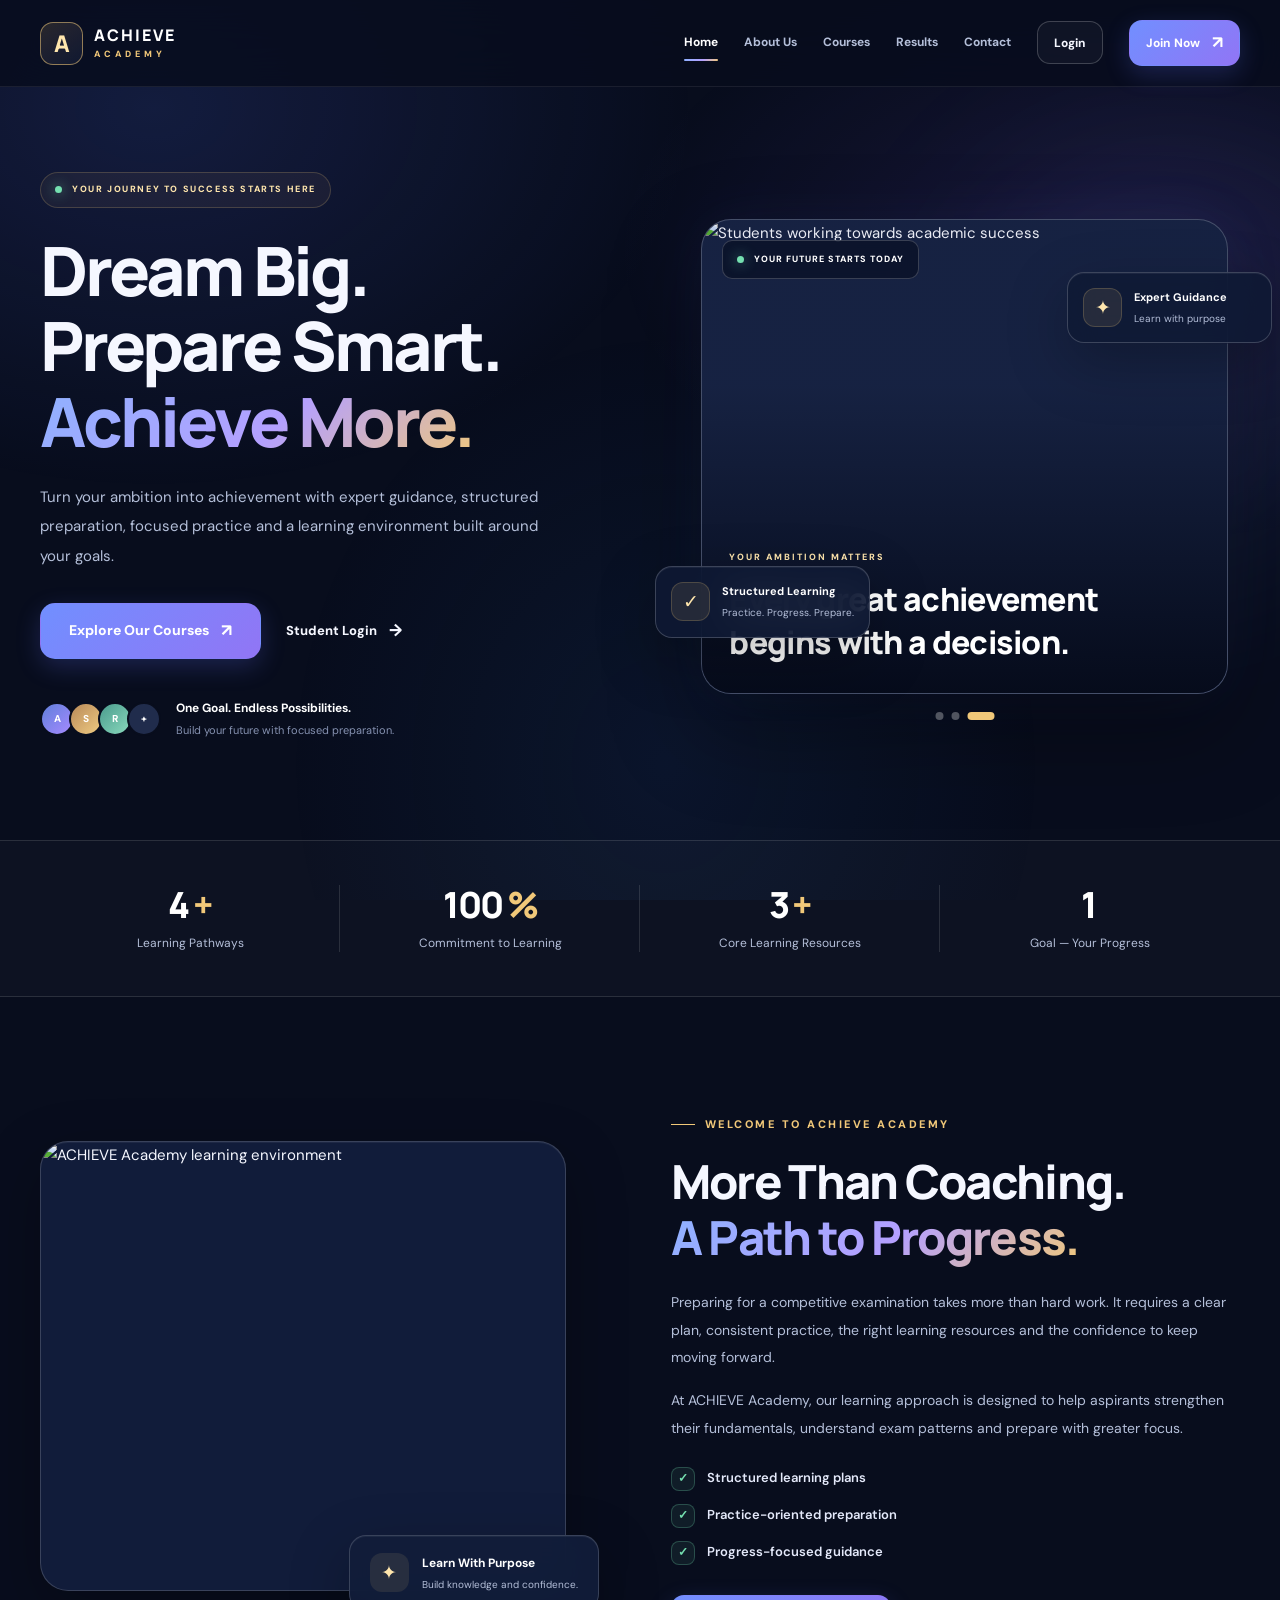
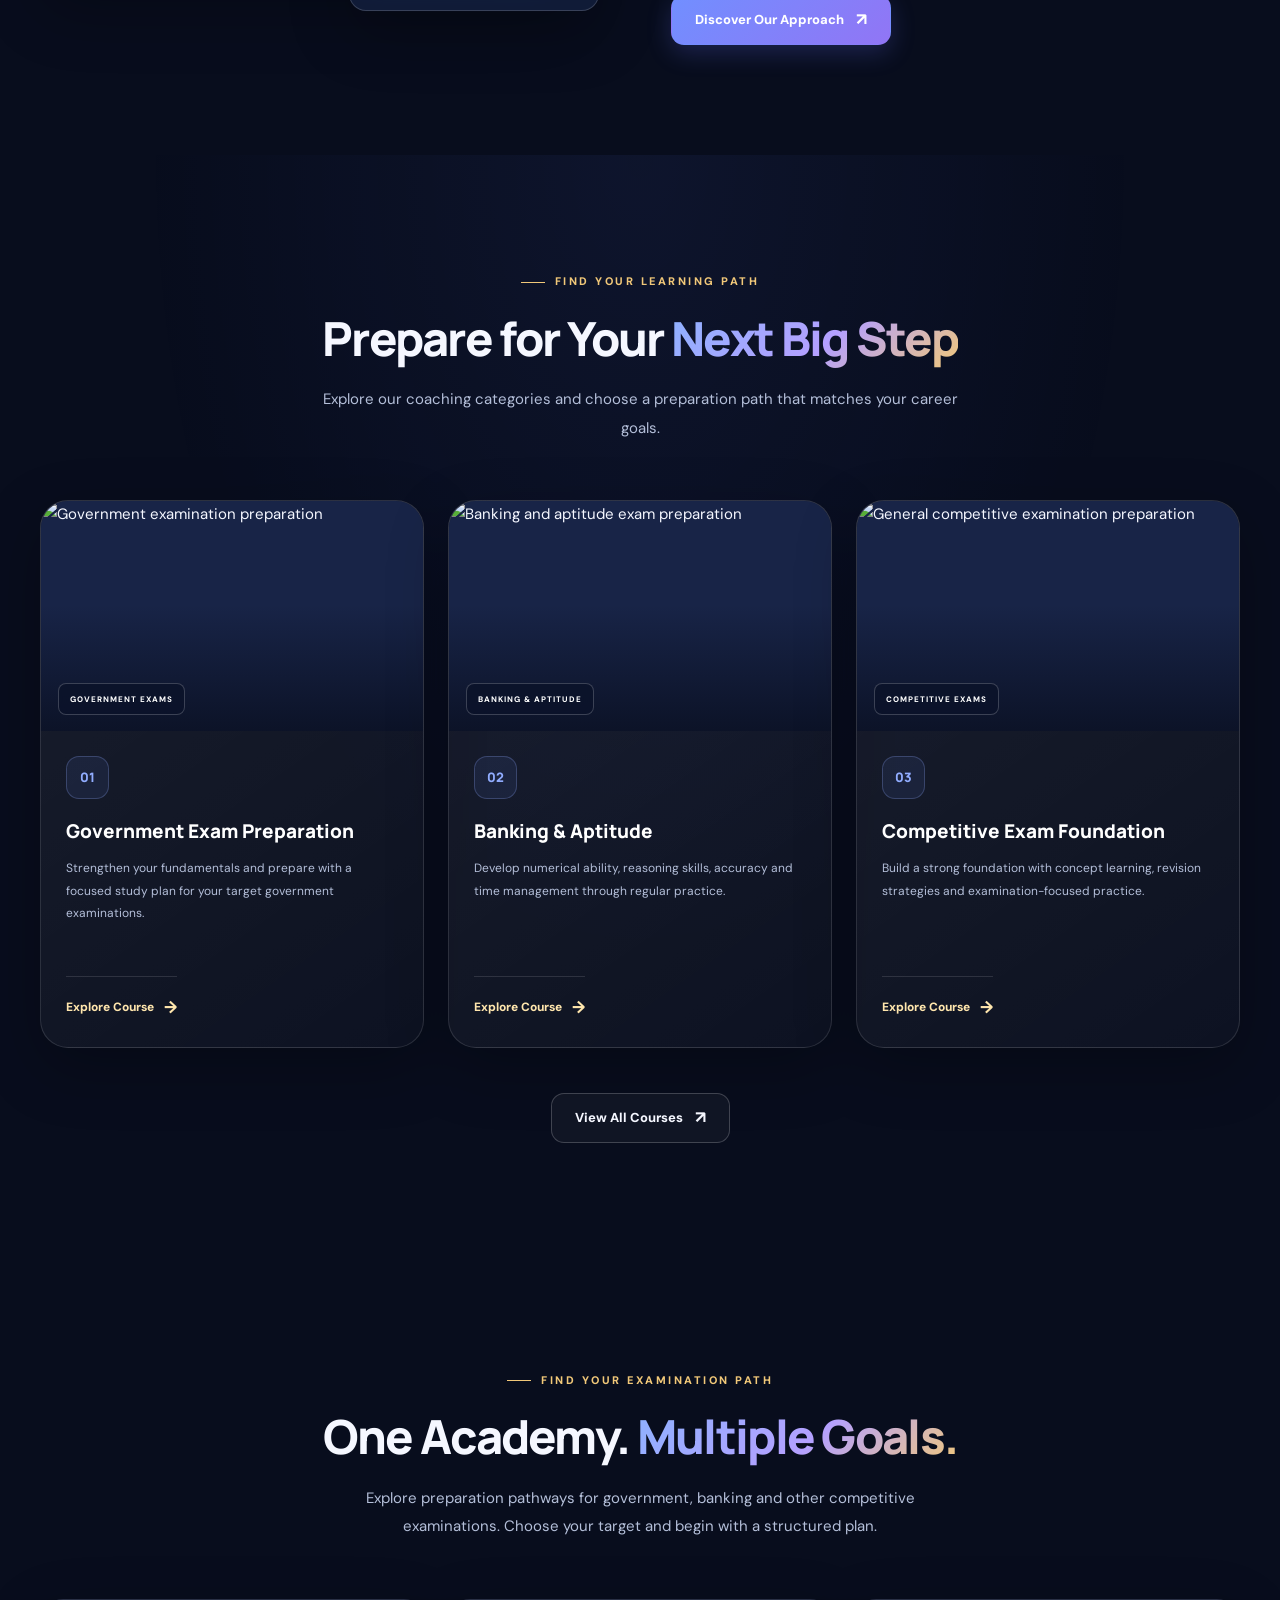
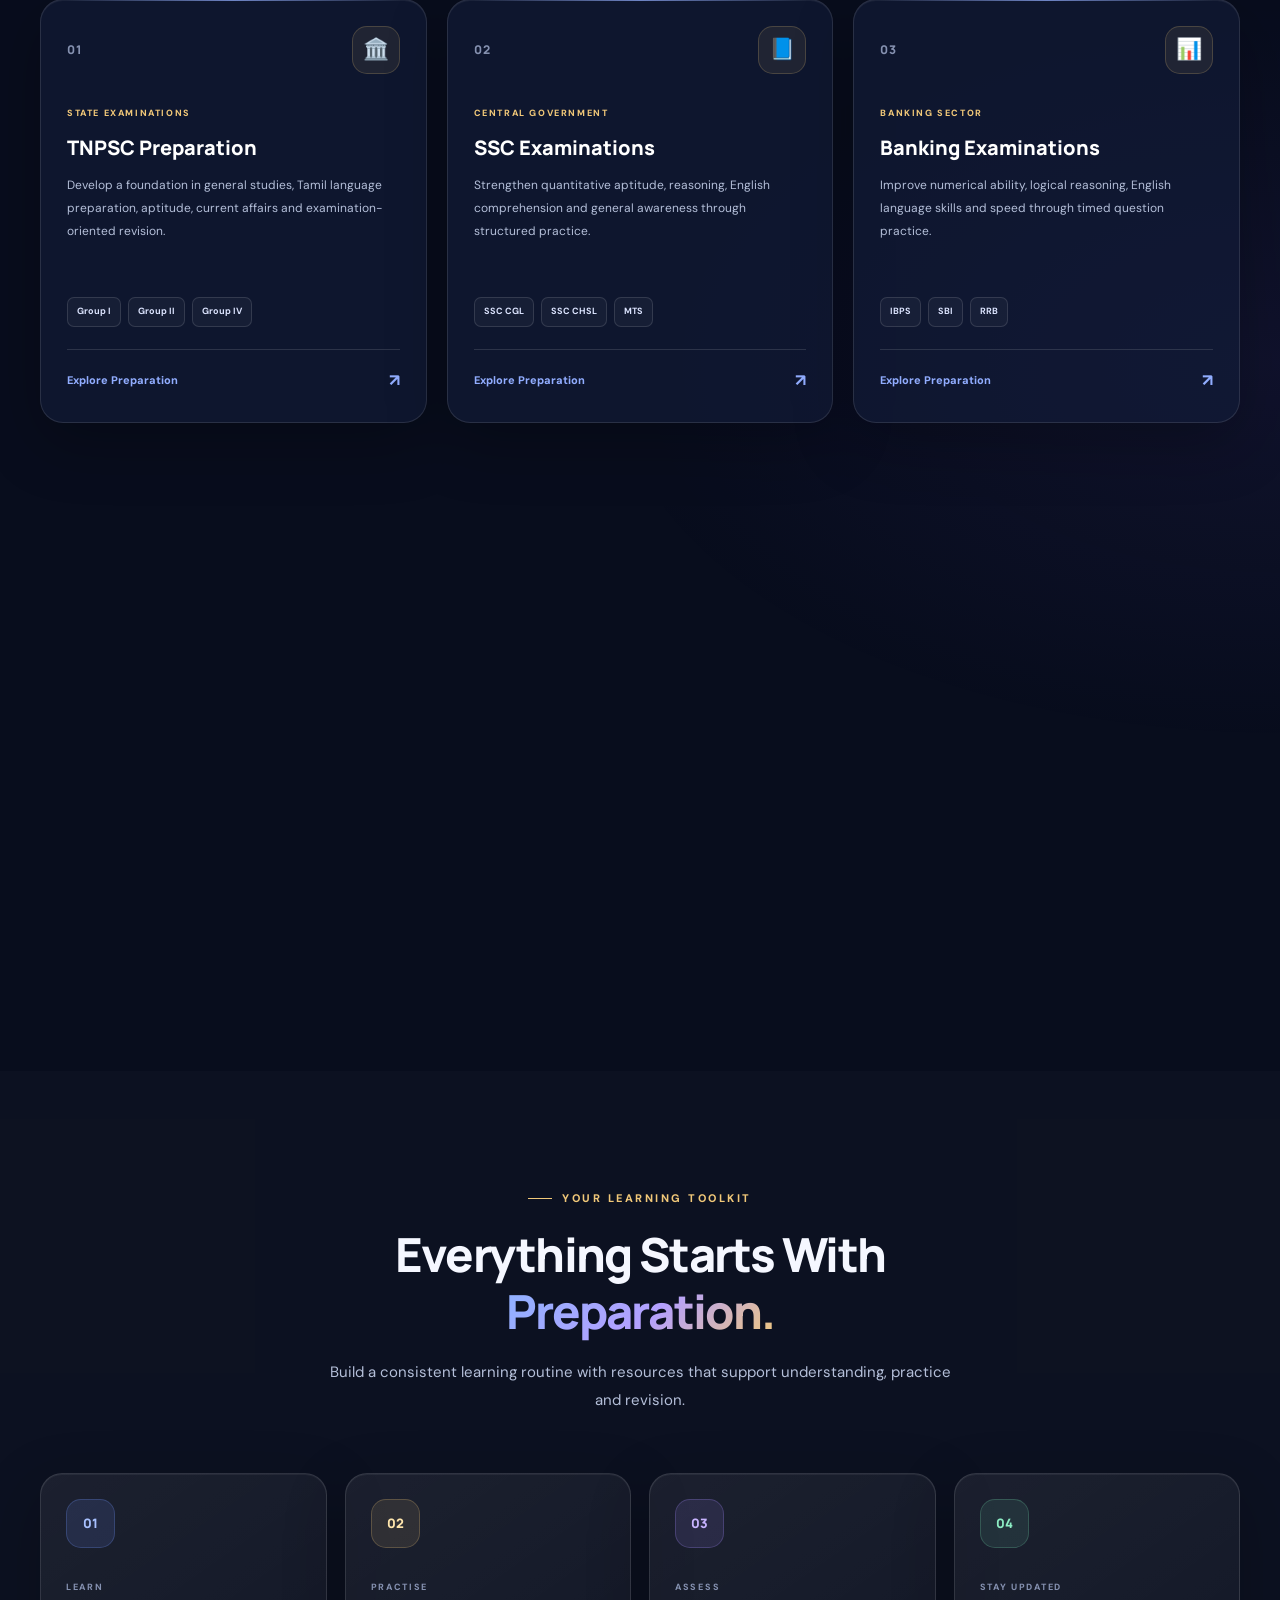
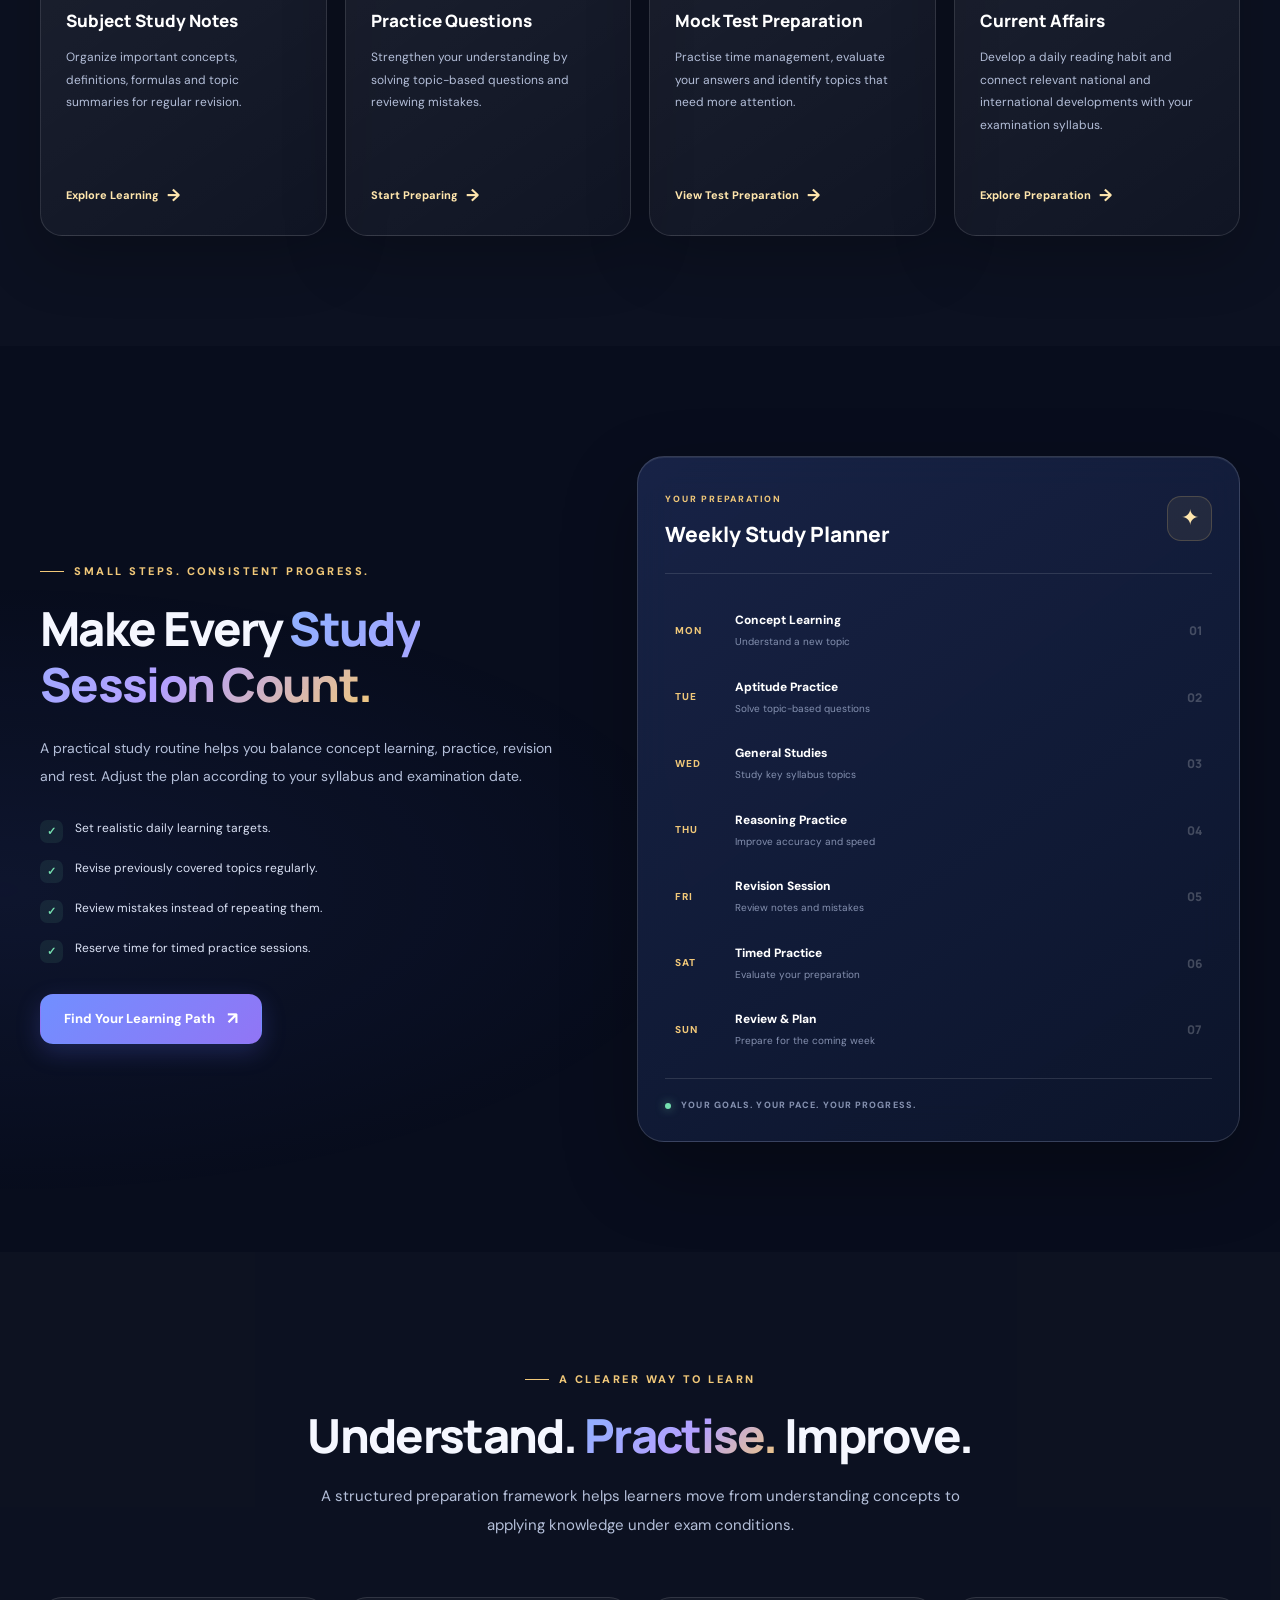
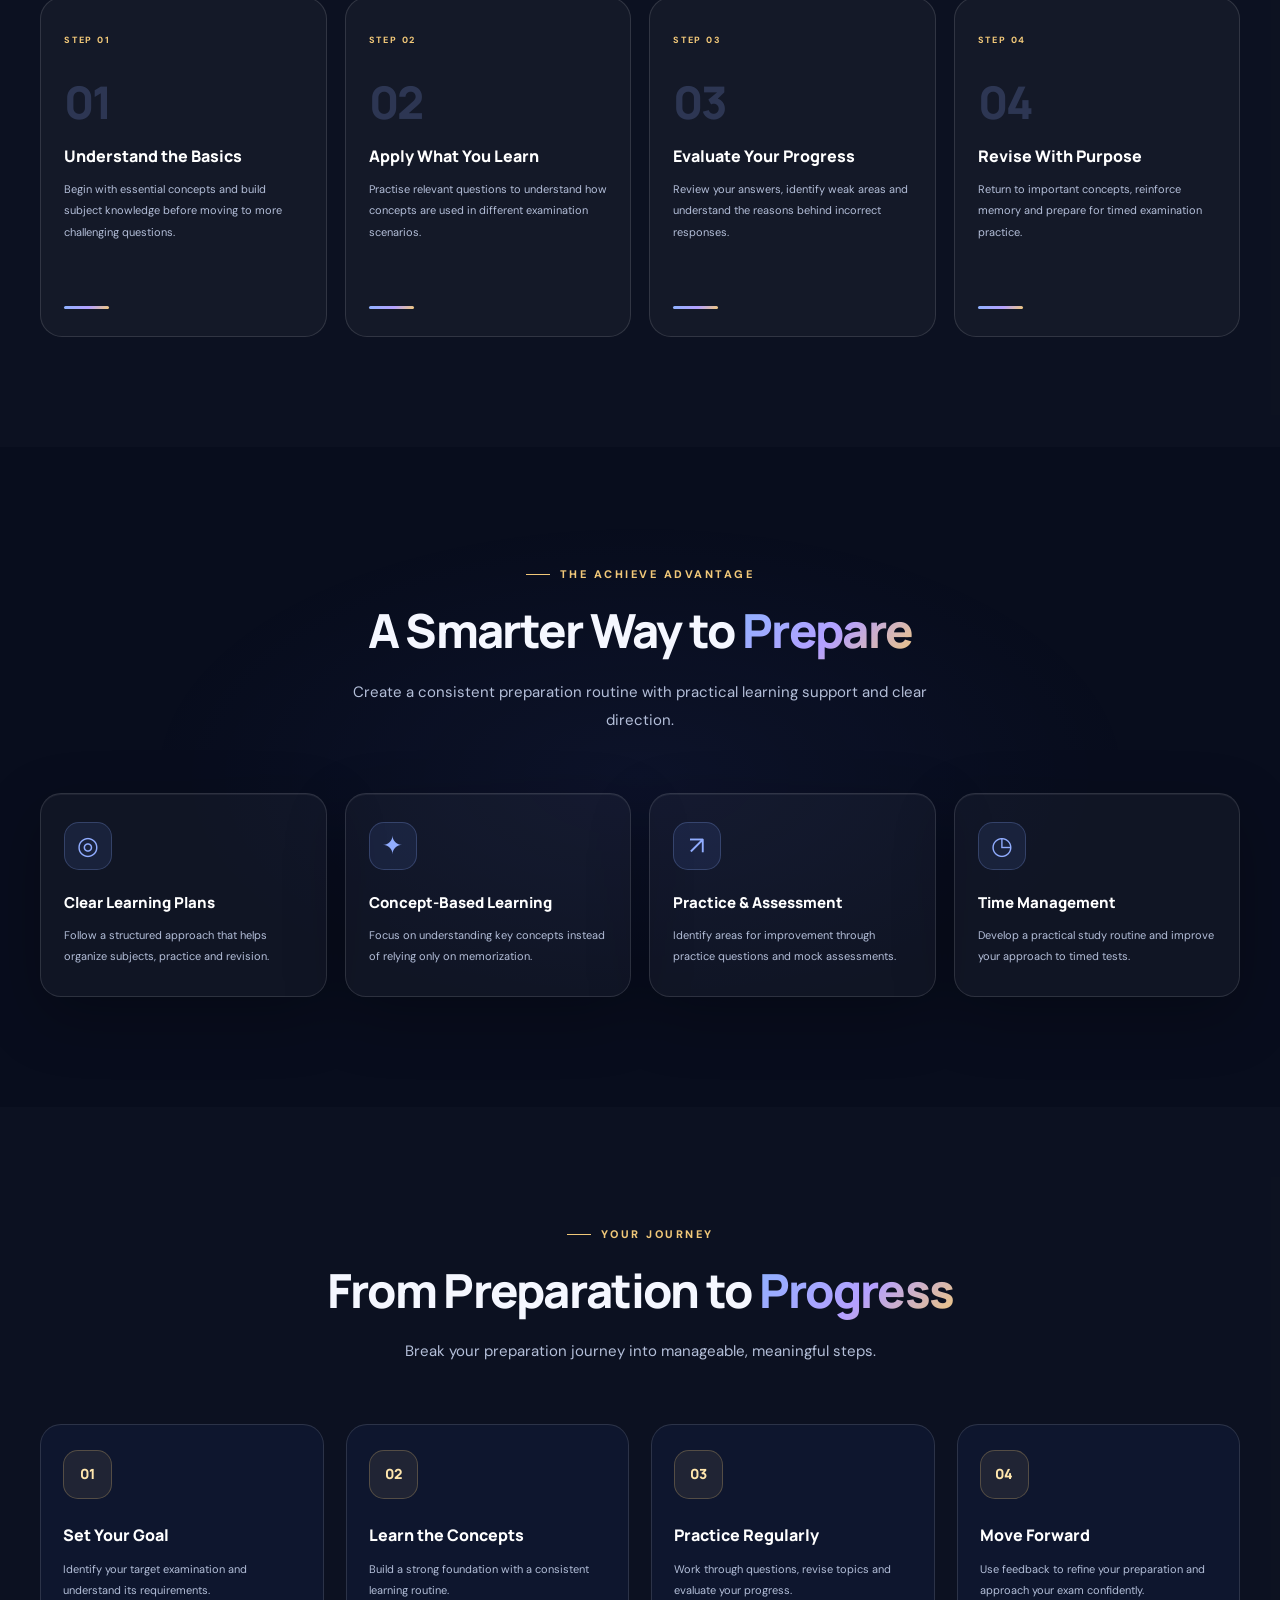
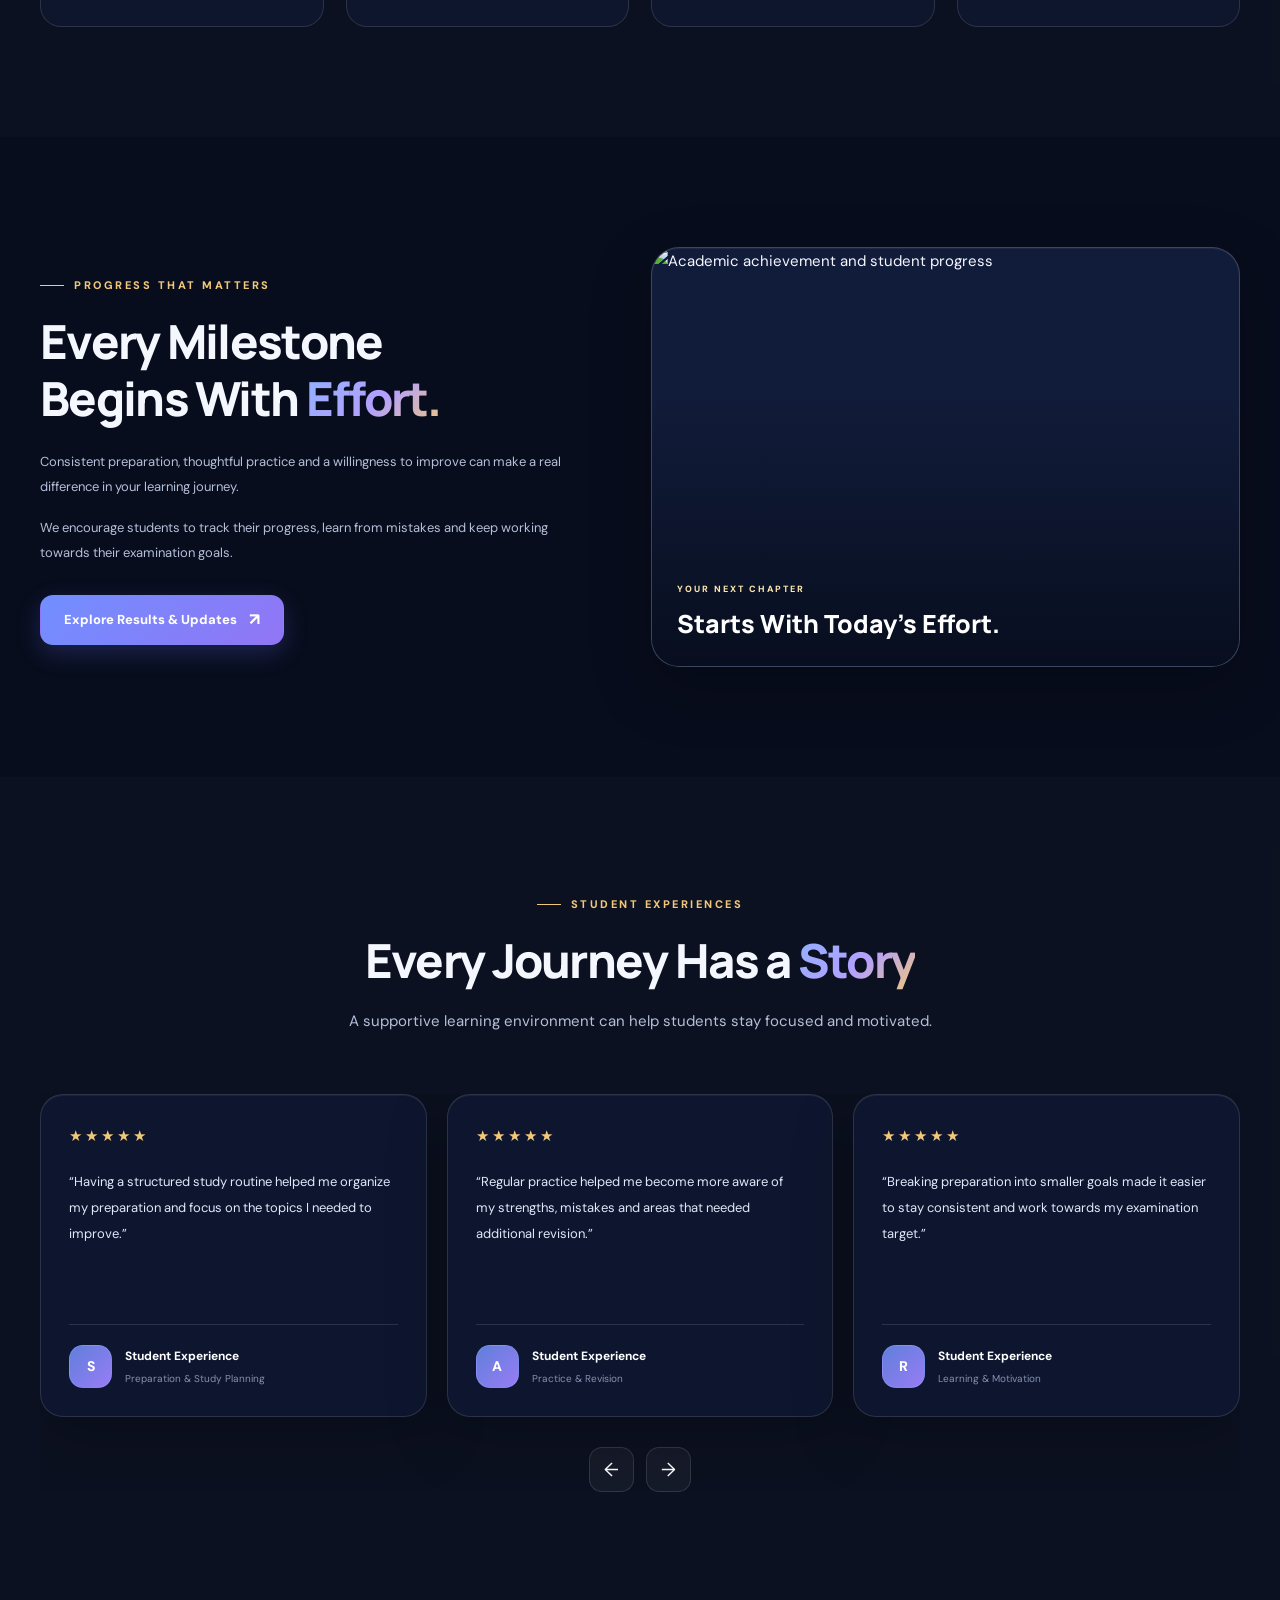
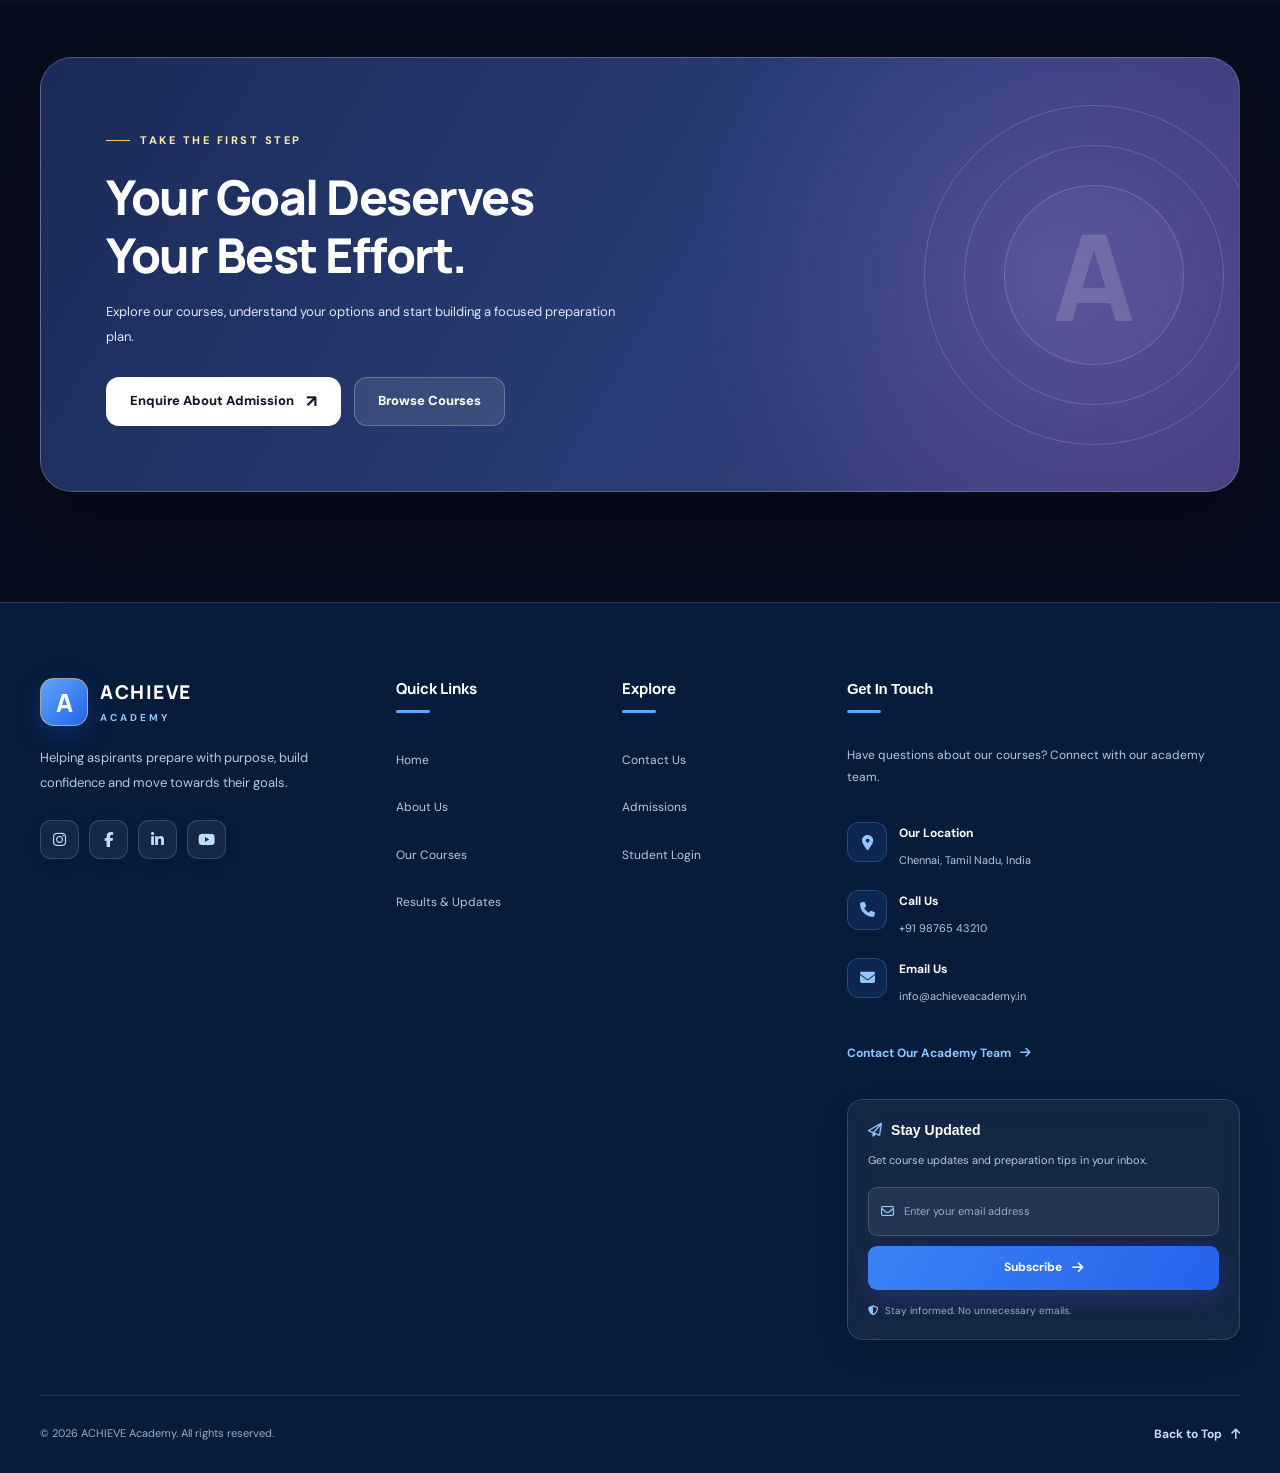
==== index.html @ 2980d838 "first commit" ====
<!DOCTYPE html>
<html lang="en">
<head>
    <meta charset="UTF-8">

    <meta name="viewport" content="width=device-width, initial-scale=1.0">

    <title>ACHIEVE Academy | Your Success, Our Mission</title>

    <meta name="description"
          content="Prepare for competitive examinations with ACHIEVE Academy. Expert faculty, structured study plans, mock tests and personalized guidance.">

    <meta name="keywords"
          content="competitive exam coaching, government exam coaching, banking exams, SSC coaching, TNPSC coaching, ACHIEVE Academy">

    <meta name="theme-color" content="#101a36">

    <!-- Google Fonts -->
    <link rel="preconnect" href="https://fonts.googleapis.com">
    <link rel="preconnect" href="https://fonts.gstatic.com" crossorigin>

    <link href="https://fonts.googleapis.com/css2?family=DM+Sans:wght@400;500;600;700;800&family=Manrope:wght@400;500;600;700;800&display=swap"
          rel="stylesheet">

    <!-- Main CSS -->
    <link rel="stylesheet" href="css/style.css">

    <!-- Responsive CSS -->
    <link rel="stylesheet" href="css/responsive.css">



    <link
    rel="stylesheet"
    href="https://cdnjs.cloudflare.com/ajax/libs/font-awesome/6.7.2/css/all.min.css"
>

   
</head>

<body>

   <!-- =========================================
     ACHIEVE ACADEMY 3D PRELOADER
========================================= -->

<div class="academy-preloader" id="academyPreloader">

    <div class="preloader-background"></div>

    <!-- BACKGROUND PARTICLES -->

    <div class="preloader-particles">
        <span></span>
        <span></span>
        <span></span>
        <span></span>
        <span></span>
        <span></span>
        <span></span>
        <span></span>
    </div>


    <!-- TOP BRAND -->

    <div class="preloader-brand">

        <div class="preloader-brand-icon">A</div>

        <div>
            <strong>ACHIEVE</strong>
            <span>ACADEMY</span>
        </div>

    </div>


    <!-- 3D SCENE -->

    <div class="preloader-scene" id="preloaderScene">


        <!-- BOOK -->

        <div class="book-assembly" id="bookAssembly">

            <div class="book-shadow"></div>

            <div class="book-3d">

                <!-- BACK COVER -->

                <div class="book-back-cover"></div>


                <!-- PAGES -->

                <div class="book-pages">

                    <div class="page page-1"></div>
                    <div class="page page-2"></div>
                    <div class="page page-3"></div>
                    <div class="page page-4"></div>
                    <div class="page page-5"></div>

                </div>


                <!-- LEFT PAGE -->

                <div class="book-left-page">

                    <div class="page-decoration"></div>

                    <div class="page-lines">
                        <span></span>
                        <span></span>
                        <span></span>
                        <span></span>
                    </div>

                </div>


                <!-- RIGHT PAGE -->

                <div class="book-right-page">

                    <div class="page-title">YOUR FUTURE</div>

                    <div class="page-gold-line"></div>

                    <div class="page-lines">
                        <span></span>
                        <span></span>
                        <span></span>
                        <span></span>
                    </div>

                </div>


                <!-- FRONT COVER -->

                <div class="book-cover" id="bookCover">

                    <div class="cover-border"></div>

                    <div class="cover-emblem">A</div>

                    <div class="cover-title">
                        ACHIEVE
                    </div>

                    <div class="cover-subtitle">
                        ACADEMY
                    </div>

                    <div class="cover-divider"></div>

                    <div class="cover-caption">
                        LEARN · PRACTISE · SUCCEED
                    </div>

                </div>


                <!-- BOOK SPINE -->

                <div class="book-spine"></div>

            </div>

        </div>



        <!-- 3D PEN -->

        <div class="pen-assembly" id="penAssembly">

            <div class="pen-body">

                <div class="pen-clip"></div>

                <div class="pen-band"></div>

                <div class="pen-tip"></div>

                <div class="pen-highlight"></div>

            </div>

        </div>



        <!-- COFFEE CUP -->

        <div class="cup-assembly" id="cupAssembly">

            <div class="cup-handle"></div>

            <div class="coffee-cup">

                <div class="cup-rim"></div>

                <div class="coffee-surface">

                    <div class="coffee-swirl"></div>

                </div>

                <div class="cup-logo">A</div>

                <div class="cup-bottom"></div>

            </div>

            <div class="cup-shadow"></div>

            <!-- STEAM -->

            <div class="coffee-steam">

                <span></span>
                <span></span>
                <span></span>

            </div>

        </div>


        <!-- GOLD LIGHT -->

        <div class="preloader-glow"></div>


    </div>


    <!-- LOADING TEXT -->

    <div class="preloader-information">

        <span class="preloader-eyebrow">
            YOUR JOURNEY BEGINS HERE
        </span>

        <h2 id="preloaderMessage">
            Preparing Your Future
        </h2>

        <div class="preloader-progress">

            <div class="preloader-progress-fill"
                 id="preloaderProgress"></div>

        </div>

        <div class="preloader-bottom">

            <span>ACHIEVE ACADEMY</span>

            <span id="preloaderPercentage">00%</span>

        </div>

    </div>

</div>


    <!-- ======================================
         NAVIGATION
    ======================================= -->

    <header class="site-header" id="siteHeader">

        <div class="container nav-container">

            <a href="index.html" class="brand-logo">
                <span class="brand-icon">A</span>

                <span class="brand-text">
                    <strong>ACHIEVE</strong>
                    <small>ACADEMY</small>
                </span>
            </a>

            <button class="menu-toggle"
                    id="menuToggle"
                    aria-label="Toggle navigation"
                    aria-expanded="false">

                <span></span>
                <span></span>
                <span></span>

            </button>

            <nav class="main-nav" id="mainNav">

                <a href="index.html" class="active">Home</a>

                <a href="about.html">About Us</a>

                <a href="courses.html">Courses</a>

                <a href="results.html">Results</a>

                <a href="contact.html">Contact</a>

                <button class="btn btn-outline login-trigger"
                        type="button">
                    Login
                </button>

                <a href="contact.html#admission"
                   class="btn btn-primary nav-cta">
                    Join Now <span>↗</span>
                </a>

            </nav>

        </div>

        <div class="scroll-progress" id="scrollProgress"></div>

    </header>


    <main>

        <!-- ======================================
             HERO SECTION
        ======================================= -->

        <section class="hero-section">

            <div class="container hero-grid">

                <div class="hero-content reveal">

                    <div class="eyebrow">
                        <span class="eyebrow-dot"></span>
                        YOUR JOURNEY TO SUCCESS STARTS HERE
                    </div>

                    <h1>
                        Dream Big.<br>
                        Prepare Smart.<br>

                        <span class="gradient-text">
                            Achieve More.
                        </span>
                    </h1>

                    <p class="hero-description">
                        Turn your ambition into achievement with expert
                        guidance, structured preparation, focused practice
                        and a learning environment built around your goals.
                    </p>

                    <div class="hero-actions">

                        <a href="courses.html"
                           class="btn btn-primary btn-large">
                            Explore Our Courses
                            <span>↗</span>
                        </a>

                        <button class="btn btn-text login-trigger"
                                type="button">
                            Student Login
                            <span>→</span>
                        </button>

                    </div>

                    <div class="hero-trust">

                        <div class="trust-avatars">
                            <span>A</span>
                            <span>S</span>
                            <span>R</span>
                            <span>+</span>
                        </div>

                        <div>
                            <strong>One Goal. Endless Possibilities.</strong>
                            <p>Build your future with focused preparation.</p>
                        </div>

                    </div>

                </div>


                <!-- Hero image slider -->

                <div class="hero-visual reveal">

                    <div class="hero-image-frame">

                        <div class="hero-top-label">
                            <span class="live-dot"></span>
                            YOUR FUTURE STARTS TODAY
                        </div>

                        <img
                            src="assets/images/hero-1.png"
                            class="hero-image active"
                            alt="Students preparing for competitive examinations"
                        >

                        <img
                            src="assets/images/hero-2.png"
                            class="hero-image"
                            alt="Focused learning and exam preparation"
                        >

                        <img
                            src="assets/images/hero-3.png"
                            class="hero-image"
                            alt="Students working towards academic success"
                        >

                        <div class="hero-image-overlay"></div>

                        <div class="hero-caption">
                            <span>YOUR AMBITION MATTERS</span>
                            <h3>Every great achievement begins with a decision.</h3>
                        </div>

                    </div>


                    <div class="floating-card floating-card-top">
                        <div class="floating-icon">✦</div>

                        <div>
                            <strong>Expert Guidance</strong>
                            <small>Learn with purpose</small>
                        </div>
                    </div>


                    <div class="floating-card floating-card-bottom">
                        <div class="floating-icon">✓</div>

                        <div>
                            <strong>Structured Learning</strong>
                            <small>Practice. Progress. Prepare.</small>
                        </div>
                    </div>


                    <div class="hero-dots" aria-label="Hero image controls">

                        <button class="hero-dot active"
                                type="button"
                                aria-label="Show image 1"></button>

                        <button class="hero-dot"
                                type="button"
                                aria-label="Show image 2"></button>

                        <button class="hero-dot"
                                type="button"
                                aria-label="Show image 3"></button>

                    </div>

                </div>

            </div>

            <div class="hero-bottom-curve"></div>

        </section>


        <!-- ======================================
             STATS SECTION
        ======================================= -->

        <section class="stats-section">

            <div class="container stats-grid">

                <div class="stat-item reveal">
                    <span class="stat-number" data-count="4">0</span>
                    <span class="stat-suffix">+</span>
                    <p>Learning Pathways</p>
                </div>

                <div class="stat-item reveal">
                    <span class="stat-number" data-count="100">0</span>
                    <span class="stat-suffix">%</span>
                    <p>Commitment to Learning</p>
                </div>

                <div class="stat-item reveal">
                    <span class="stat-number" data-count="3">0</span>
                    <span class="stat-suffix">+</span>
                    <p>Core Learning Resources</p>
                </div>

                <div class="stat-item reveal">
                    <span class="stat-number" data-count="1">0</span>
                    <span class="stat-suffix"></span>
                    <p>Goal — Your Progress</p>
                </div>

            </div>

        </section>


        <!-- ======================================
             ABOUT / INTRODUCTION
        ======================================= -->

        <section class="section about-preview">

            <div class="container about-grid">

                <div class="about-visual reveal">

                    <div class="about-image-main">
                        <img
                            src="assets/images/classroom.png"
                            alt="ACHIEVE Academy learning environment"
                            loading="lazy"
                        >
                    </div>

                    <div class="about-note">
                        <span class="note-icon">✦</span>

                        <div>
                            <strong>Learn With Purpose</strong>
                            <p>Build knowledge and confidence.</p>
                        </div>
                    </div>

                </div>


                <div class="about-content reveal">

                    <span class="section-kicker">
                        WELCOME TO ACHIEVE ACADEMY
                    </span>

                    <h2 class="section-title">
                        More Than Coaching.<br>
                        <span class="gradient-text">A Path to Progress.</span>
                    </h2>

                    <p>
                        Preparing for a competitive examination takes
                        more than hard work. It requires a clear plan,
                        consistent practice, the right learning resources
                        and the confidence to keep moving forward.
                    </p>

                    <p>
                        At ACHIEVE Academy, our learning approach is
                        designed to help aspirants strengthen their
                        fundamentals, understand exam patterns and
                        prepare with greater focus.
                    </p>

                    <div class="feature-list">

                        <div class="feature-list-item">
                            <span class="check-icon">✓</span>
                            Structured learning plans
                        </div>

                        <div class="feature-list-item">
                            <span class="check-icon">✓</span>
                            Practice-oriented preparation
                        </div>

                        <div class="feature-list-item">
                            <span class="check-icon">✓</span>
                            Progress-focused guidance
                        </div>

                    </div>

                    <a href="about.html" class="btn btn-primary">
                        Discover Our Approach
                        <span>↗</span>
                    </a>

                </div>

            </div>

            <div class="section-curve"></div>

        </section>


        <!-- ======================================
             COURSES SECTION
        ======================================= -->

        <section class="section courses-section">

            <div class="container">

                <div class="section-heading reveal">

                    <span class="section-kicker">
                        FIND YOUR LEARNING PATH
                    </span>

                    <h2 class="section-title">
                        Prepare for Your <span class="gradient-text">Next Big Step</span>
                    </h2>

                    <p>
                        Explore our coaching categories and choose a
                        preparation path that matches your career goals.
                    </p>

                </div>


                <div class="courses-grid">

                    <!-- Course 1 -->

                    <article class="course-card reveal">

                        <div class="course-image">
                            <img
                                src="assets/images/course-1.png"
                                alt="Government examination preparation"
                                loading="lazy"
                            >

                            <span class="course-tag">
                                GOVERNMENT EXAMS
                            </span>
                        </div>

                        <div class="course-body">

                            <div class="course-icon">01</div>

                            <h3>Government Exam Preparation</h3>

                            <p>
                                Strengthen your fundamentals and prepare
                                with a focused study plan for your target
                                government examinations.
                            </p>

                            <a href="courses.html"
                               class="course-link">
                                Explore Course <span>→</span>
                            </a>

                        </div>

                    </article>


                    <!-- Course 2 -->

                    <article class="course-card reveal">

                        <div class="course-image">
                            <img
                                src="assets/images/course-2.png"
                                alt="Banking and aptitude exam preparation"
                                loading="lazy"
                            >

                            <span class="course-tag">
                                BANKING & APTITUDE
                            </span>
                        </div>

                        <div class="course-body">

                            <div class="course-icon">02</div>

                            <h3>Banking & Aptitude</h3>

                            <p>
                                Develop numerical ability, reasoning
                                skills, accuracy and time management
                                through regular practice.
                            </p>

                            <a href="courses.html"
                               class="course-link">
                                Explore Course <span>→</span>
                            </a>

                        </div>

                    </article>


                    <!-- Course 3 -->

                    <article class="course-card reveal">

                        <div class="course-image">
                            <img
                                src="assets/images/course-3.png"
                                alt="General competitive examination preparation"
                                loading="lazy"
                            >

                            <span class="course-tag">
                                COMPETITIVE EXAMS
                            </span>
                        </div>

                        <div class="course-body">

                            <div class="course-icon">03</div>

                            <h3>Competitive Exam Foundation</h3>

                            <p>
                                Build a strong foundation with concept
                                learning, revision strategies and
                                examination-focused practice.
                            </p>

                            <a href="courses.html"
                               class="course-link">
                                Explore Course <span>→</span>
                            </a>

                        </div>

                    </article>

                </div>


                <div class="section-center reveal">
                    <a href="courses.html" class="btn btn-outline">
                        View All Courses <span>↗</span>
                    </a>
                </div>

            </div>

            <div class="section-curve"></div>

        </section>


        <!-- =====================================================
     POPULAR EXAM CATEGORIES
===================================================== -->

<section class="section exam-categories-section">

    <div class="container">

        <div class="section-heading reveal">

            <span class="section-kicker">
                FIND YOUR EXAMINATION PATH
            </span>

            <h2 class="section-title">
                One Academy.
                <span class="gradient-text">Multiple Goals.</span>
            </h2>

            <p>
                Explore preparation pathways for government,
                banking and other competitive examinations.
                Choose your target and begin with a structured plan.
            </p>

        </div>


        <div class="exam-category-grid">

            <article class="exam-category-card reveal">

                <div class="exam-category-top">
                    <span class="exam-category-number">01</span>
                    <span class="exam-category-icon">🏛️</span>
                </div>

                <span class="exam-category-label">STATE EXAMINATIONS</span>

                <h3>TNPSC Preparation</h3>

                <p>
                    Develop a foundation in general studies,
                    Tamil language preparation, aptitude,
                    current affairs and examination-oriented revision.
                </p>

                <div class="exam-tags">
                    <span>Group I</span>
                    <span>Group II</span>
                    <span>Group IV</span>
                </div>

                <a href="courses.html" class="exam-category-link">
                    Explore Preparation <span>↗</span>
                </a>

            </article>


            <article class="exam-category-card reveal">

                <div class="exam-category-top">
                    <span class="exam-category-number">02</span>
                    <span class="exam-category-icon">📘</span>
                </div>

                <span class="exam-category-label">CENTRAL GOVERNMENT</span>

                <h3>SSC Examinations</h3>

                <p>
                    Strengthen quantitative aptitude, reasoning,
                    English comprehension and general awareness
                    through structured practice.
                </p>

                <div class="exam-tags">
                    <span>SSC CGL</span>
                    <span>SSC CHSL</span>
                    <span>MTS</span>
                </div>

                <a href="courses.html" class="exam-category-link">
                    Explore Preparation <span>↗</span>
                </a>

            </article>


            <article class="exam-category-card reveal">

                <div class="exam-category-top">
                    <span class="exam-category-number">03</span>
                    <span class="exam-category-icon">📊</span>
                </div>

                <span class="exam-category-label">BANKING SECTOR</span>

                <h3>Banking Examinations</h3>

                <p>
                    Improve numerical ability, logical reasoning,
                    English language skills and speed through
                    timed question practice.
                </p>

                <div class="exam-tags">
                    <span>IBPS</span>
                    <span>SBI</span>
                    <span>RRB</span>
                </div>

                <a href="courses.html" class="exam-category-link">
                    Explore Preparation <span>↗</span>
                </a>

            </article>


            <article class="exam-category-card reveal">

                <div class="exam-category-top">
                    <span class="exam-category-number">04</span>
                    <span class="exam-category-icon">🚆</span>
                </div>

                <span class="exam-category-label">RAILWAY RECRUITMENT</span>

                <h3>Railway Examinations</h3>

                <p>
                    Prepare for relevant mathematics, reasoning,
                    general awareness and science topics according
                    to your target examination syllabus.
                </p>

                <div class="exam-tags">
                    <span>RRB NTPC</span>
                    <span>Group D</span>
                </div>

                <a href="courses.html" class="exam-category-link">
                    Explore Preparation <span>↗</span>
                </a>

            </article>


            <article class="exam-category-card reveal">

                <div class="exam-category-top">
                    <span class="exam-category-number">05</span>
                    <span class="exam-category-icon">🎖️</span>
                </div>

                <span class="exam-category-label">CIVIL SERVICES</span>

                <h3>UPSC Foundation</h3>

                <p>
                    Build an introductory understanding of history,
                    geography, polity, economics, environment
                    and current affairs.
                </p>

                <div class="exam-tags">
                    <span>General Studies</span>
                    <span>Foundation</span>
                </div>

                <a href="courses.html" class="exam-category-link">
                    Explore Preparation <span>↗</span>
                </a>

            </article>


            <article class="exam-category-card reveal">

                <div class="exam-category-top">
                    <span class="exam-category-number">06</span>
                    <span class="exam-category-icon">⭐</span>
                </div>

                <span class="exam-category-label">UNIFORMED SERVICES</span>

                <h3>Police Exam Preparation</h3>

                <p>
                    Organize preparation around general knowledge,
                    reasoning, language and other subjects specified
                    in the relevant recruitment notification.
                </p>

                <div class="exam-tags">
                    <span>Written Exam</span>
                    <span>Revision</span>
                </div>

                <a href="courses.html" class="exam-category-link">
                    Explore Preparation <span>↗</span>
                </a>

            </article>

        </div>


        <div class="section-center reveal">

            <a href="courses.html" class="btn btn-primary">
                Discover All Courses <span>↗</span>
            </a>

        </div>

    </div>

</section>


<!-- =====================================================
     STUDY RESOURCES
===================================================== -->

<section class="section study-resources-section">

    <div class="container">

        <div class="section-heading reveal">

            <span class="section-kicker">
                YOUR LEARNING TOOLKIT
            </span>

            <h2 class="section-title">
                Everything Starts With
                <span class="gradient-text">Preparation.</span>
            </h2>

            <p>
                Build a consistent learning routine with resources
                that support understanding, practice and revision.
            </p>

        </div>


        <div class="study-resources-grid">

            <article class="study-resource-card reveal">

                <div class="resource-icon resource-icon-blue">
                    <span>01</span>
                </div>

                <span class="resource-label">LEARN</span>

                <h3>Subject Study Notes</h3>

                <p>
                    Organize important concepts, definitions,
                    formulas and topic summaries for regular revision.
                </p>

                <a href="courses.html">
                    Explore Learning <span>→</span>
                </a>

            </article>


            <article class="study-resource-card reveal">

                <div class="resource-icon resource-icon-gold">
                    <span>02</span>
                </div>

                <span class="resource-label">PRACTISE</span>

                <h3>Practice Questions</h3>

                <p>
                    Strengthen your understanding by solving
                    topic-based questions and reviewing mistakes.
                </p>

                <a href="courses.html">
                    Start Preparing <span>→</span>
                </a>

            </article>


            <article class="study-resource-card reveal">

                <div class="resource-icon resource-icon-purple">
                    <span>03</span>
                </div>

                <span class="resource-label">ASSESS</span>

                <h3>Mock Test Preparation</h3>

                <p>
                    Practise time management, evaluate your answers
                    and identify topics that need more attention.
                </p>

                <a href="courses.html">
                    View Test Preparation <span>→</span>
                </a>

            </article>


            <article class="study-resource-card reveal">

                <div class="resource-icon resource-icon-green">
                    <span>04</span>
                </div>

                <span class="resource-label">STAY UPDATED</span>

                <h3>Current Affairs</h3>

                <p>
                    Develop a daily reading habit and connect
                    relevant national and international developments
                    with your examination syllabus.
                </p>

                <a href="courses.html">
                    Explore Preparation <span>→</span>
                </a>

            </article>

        </div>

    </div>

</section>



<!-- =====================================================
     WEEKLY STUDY PLAN
===================================================== -->

<section class="section weekly-plan-section">

    <div class="container weekly-plan-grid">

        <div class="weekly-plan-content reveal">

            <span class="section-kicker">
                SMALL STEPS. CONSISTENT PROGRESS.
            </span>

            <h2 class="section-title">
                Make Every
                <span class="gradient-text">Study Session Count.</span>
            </h2>

            <p>
                A practical study routine helps you balance
                concept learning, practice, revision and rest.
                Adjust the plan according to your syllabus
                and examination date.
            </p>

            <div class="weekly-plan-features">

                <div>
                    <span>✓</span>
                    <p>Set realistic daily learning targets.</p>
                </div>

                <div>
                    <span>✓</span>
                    <p>Revise previously covered topics regularly.</p>
                </div>

                <div>
                    <span>✓</span>
                    <p>Review mistakes instead of repeating them.</p>
                </div>

                <div>
                    <span>✓</span>
                    <p>Reserve time for timed practice sessions.</p>
                </div>

            </div>

            <a href="courses.html" class="btn btn-primary">
                Find Your Learning Path <span>↗</span>
            </a>

        </div>


        <div class="weekly-plan-board reveal">

            <div class="weekly-board-header">

                <div>
                    <span>YOUR PREPARATION</span>
                    <h3>Weekly Study Planner</h3>
                </div>

                <div class="weekly-board-icon">✦</div>

            </div>


            <div class="weekly-day">

                <div class="weekly-day-number">MON</div>

                <div class="weekly-day-info">
                    <strong>Concept Learning</strong>
                    <span>Understand a new topic</span>
                </div>

                <span class="weekly-day-mark">01</span>

            </div>


            <div class="weekly-day">

                <div class="weekly-day-number">TUE</div>

                <div class="weekly-day-info">
                    <strong>Aptitude Practice</strong>
                    <span>Solve topic-based questions</span>
                </div>

                <span class="weekly-day-mark">02</span>

            </div>


            <div class="weekly-day">

                <div class="weekly-day-number">WED</div>

                <div class="weekly-day-info">
                    <strong>General Studies</strong>
                    <span>Study key syllabus topics</span>
                </div>

                <span class="weekly-day-mark">03</span>

            </div>


            <div class="weekly-day">

                <div class="weekly-day-number">THU</div>

                <div class="weekly-day-info">
                    <strong>Reasoning Practice</strong>
                    <span>Improve accuracy and speed</span>
                </div>

                <span class="weekly-day-mark">04</span>

            </div>


            <div class="weekly-day">

                <div class="weekly-day-number">FRI</div>

                <div class="weekly-day-info">
                    <strong>Revision Session</strong>
                    <span>Review notes and mistakes</span>
                </div>

                <span class="weekly-day-mark">05</span>

            </div>


            <div class="weekly-day">

                <div class="weekly-day-number">SAT</div>

                <div class="weekly-day-info">
                    <strong>Timed Practice</strong>
                    <span>Evaluate your preparation</span>
                </div>

                <span class="weekly-day-mark">06</span>

            </div>


            <div class="weekly-day">

                <div class="weekly-day-number">SUN</div>

                <div class="weekly-day-info">
                    <strong>Review & Plan</strong>
                    <span>Prepare for the coming week</span>
                </div>

                <span class="weekly-day-mark">07</span>

            </div>


            <div class="weekly-board-footer">
                <span class="weekly-footer-dot"></span>
                YOUR GOALS. YOUR PACE. YOUR PROGRESS.
            </div>

        </div>

    </div>

</section>




<!-- =====================================================
     TEACHING METHODOLOGY
===================================================== -->

<section class="section methodology-section">

    <div class="container">

        <div class="section-heading reveal">

            <span class="section-kicker">
                A CLEARER WAY TO LEARN
            </span>

            <h2 class="section-title">
                Understand.
                <span class="gradient-text">Practise.</span>
                Improve.
            </h2>

            <p>
                A structured preparation framework helps
                learners move from understanding concepts
                to applying knowledge under exam conditions.
            </p>

        </div>


        <div class="methodology-grid">

            <article class="methodology-card reveal">

                <span class="methodology-step">STEP 01</span>

                <div class="methodology-number">01</div>

                <h3>Understand the Basics</h3>

                <p>
                    Begin with essential concepts and build
                    subject knowledge before moving to
                    more challenging questions.
                </p>

                <div class="methodology-line"></div>

            </article>


            <article class="methodology-card reveal">

                <span class="methodology-step">STEP 02</span>

                <div class="methodology-number">02</div>

                <h3>Apply What You Learn</h3>

                <p>
                    Practise relevant questions to understand
                    how concepts are used in different
                    examination scenarios.
                </p>

                <div class="methodology-line"></div>

            </article>


            <article class="methodology-card reveal">

                <span class="methodology-step">STEP 03</span>

                <div class="methodology-number">03</div>

                <h3>Evaluate Your Progress</h3>

                <p>
                    Review your answers, identify weak areas
                    and understand the reasons behind
                    incorrect responses.
                </p>

                <div class="methodology-line"></div>

            </article>


            <article class="methodology-card reveal">

                <span class="methodology-step">STEP 04</span>

                <div class="methodology-number">04</div>

                <h3>Revise With Purpose</h3>

                <p>
                    Return to important concepts, reinforce
                    memory and prepare for timed examination
                    practice.
                </p>

                <div class="methodology-line"></div>

            </article>

        </div>

    </div>

</section>


        <!-- ======================================
             WHY CHOOSE US
        ======================================= -->

        <section class="section why-section">

            <div class="container">

                <div class="section-heading reveal">

                    <span class="section-kicker">
                        THE ACHIEVE ADVANTAGE
                    </span>

                    <h2 class="section-title">
                        A Smarter Way to <span class="gradient-text">Prepare</span>
                    </h2>

                    <p>
                        Create a consistent preparation routine with
                        practical learning support and clear direction.
                    </p>

                </div>


                <div class="why-grid">

                    <article class="why-card reveal">
                        <div class="why-icon">◎</div>
                        <h3>Clear Learning Plans</h3>
                        <p>
                            Follow a structured approach that helps
                            organize subjects, practice and revision.
                        </p>
                    </article>

                    <article class="why-card reveal">
                        <div class="why-icon">✦</div>
                        <h3>Concept-Based Learning</h3>
                        <p>
                            Focus on understanding key concepts instead
                            of relying only on memorization.
                        </p>
                    </article>

                    <article class="why-card reveal">
                        <div class="why-icon">↗</div>
                        <h3>Practice & Assessment</h3>
                        <p>
                            Identify areas for improvement through
                            practice questions and mock assessments.
                        </p>
                    </article>

                    <article class="why-card reveal">
                        <div class="why-icon">◷</div>
                        <h3>Time Management</h3>
                        <p>
                            Develop a practical study routine and
                            improve your approach to timed tests.
                        </p>
                    </article>

                </div>

            </div>

        </section>


        <!-- ======================================
             OUR LEARNING PROCESS
        ======================================= -->

        <section class="section process-section">

            <div class="container">

                <div class="section-heading reveal">

                    <span class="section-kicker">
                        YOUR JOURNEY
                    </span>

                    <h2 class="section-title">
                        From Preparation to <span class="gradient-text">Progress</span>
                    </h2>

                    <p>
                        Break your preparation journey into manageable,
                        meaningful steps.
                    </p>

                </div>


                <div class="process-grid">

                    <div class="process-item reveal">
                        <span class="process-number">01</span>
                        <h3>Set Your Goal</h3>
                        <p>
                            Identify your target examination and
                            understand its requirements.
                        </p>
                    </div>

                    <div class="process-item reveal">
                        <span class="process-number">02</span>
                        <h3>Learn the Concepts</h3>
                        <p>
                            Build a strong foundation with a
                            consistent learning routine.
                        </p>
                    </div>

                    <div class="process-item reveal">
                        <span class="process-number">03</span>
                        <h3>Practice Regularly</h3>
                        <p>
                            Work through questions, revise topics
                            and evaluate your progress.
                        </p>
                    </div>

                    <div class="process-item reveal">
                        <span class="process-number">04</span>
                        <h3>Move Forward</h3>
                        <p>
                            Use feedback to refine your preparation
                            and approach your exam confidently.
                        </p>
                    </div>

                </div>

            </div>

            <div class="section-curve"></div>

        </section>


        <!-- ======================================
             RESULTS / ACHIEVEMENT SECTION
        ======================================= -->

        <section class="section results-section">

            <div class="container results-grid">

                <div class="results-content reveal">

                    <span class="section-kicker">
                        PROGRESS THAT MATTERS
                    </span>

                    <h2 class="section-title">
                        Every Milestone<br>
                        Begins With <span class="gradient-text">Effort.</span>
                    </h2>

                    <p>
                        Consistent preparation, thoughtful practice
                        and a willingness to improve can make a real
                        difference in your learning journey.
                    </p>

                    <p>
                        We encourage students to track their progress,
                        learn from mistakes and keep working towards
                        their examination goals.
                    </p>

                    <a href="results.html" class="btn btn-primary">
                        Explore Results & Updates
                        <span>↗</span>
                    </a>

                </div>


                <div class="results-visual reveal">

                    <img
                        src="assets/images/results.png"
                        alt="Academic achievement and student progress"
                        loading="lazy"
                    >

                    <div class="results-highlight">
                        <span>YOUR NEXT CHAPTER</span>
                        <strong>Starts With Today's Effort.</strong>
                    </div>

                </div>

            </div>

        </section>


        <!-- ======================================
             TESTIMONIALS
        ======================================= -->

        <section class="section testimonials-section">

            <div class="container">

                <div class="section-heading reveal">

                    <span class="section-kicker">
                        STUDENT EXPERIENCES
                    </span>

                    <h2 class="section-title">
                        Every Journey Has a <span class="gradient-text">Story</span>
                    </h2>

                    <p>
                        A supportive learning environment can help
                        students stay focused and motivated.
                    </p>

                </div>


                <div class="testimonial-slider reveal">

                    <div class="testimonial-track" id="testimonialTrack">

                        <article class="testimonial-card">

                            <div class="testimonial-stars"
                                 aria-label="5 out of 5 stars">
                                ★★★★★
                            </div>

                            <blockquote>
                                “Having a structured study routine
                                helped me organize my preparation and
                                focus on the topics I needed to improve.”
                            </blockquote>

                            <div class="testimonial-author">
                                <div class="author-avatar">S</div>

                                <div>
                                    <strong>Student Experience</strong>
                                    <span>Preparation & Study Planning</span>
                                </div>
                            </div>

                        </article>


                        <article class="testimonial-card">

                            <div class="testimonial-stars"
                                 aria-label="5 out of 5 stars">
                                ★★★★★
                            </div>

                            <blockquote>
                                “Regular practice helped me become more
                                aware of my strengths, mistakes and
                                areas that needed additional revision.”
                            </blockquote>

                            <div class="testimonial-author">
                                <div class="author-avatar">A</div>

                                <div>
                                    <strong>Student Experience</strong>
                                    <span>Practice & Revision</span>
                                </div>
                            </div>

                        </article>


                        <article class="testimonial-card">

                            <div class="testimonial-stars"
                                 aria-label="5 out of 5 stars">
                                ★★★★★
                            </div>

                            <blockquote>
                                “Breaking preparation into smaller
                                goals made it easier to stay consistent
                                and work towards my examination target.”
                            </blockquote>

                            <div class="testimonial-author">
                                <div class="author-avatar">R</div>

                                <div>
                                    <strong>Student Experience</strong>
                                    <span>Learning & Motivation</span>
                                </div>
                            </div>

                        </article>

                    </div>


                    <div class="testimonial-controls">

                        <button type="button"
                                class="testimonial-prev"
                                id="testimonialPrev"
                                aria-label="Previous testimonial">
                            ←
                        </button>

                        <button type="button"
                                class="testimonial-next"
                                id="testimonialNext"
                                aria-label="Next testimonial">
                            →
                        </button>

                    </div>

                </div>

                <!-- Replace sample testimonials with genuine,
                     approved student feedback before publishing. -->

            </div>

            <div class="section-curve"></div>

        </section>


        <!-- ======================================
             ADMISSION CALL TO ACTION
        ======================================= -->

        <section class="section admission-section" id="admission">

            <div class="container">

                <div class="admission-card reveal">

                    <div class="admission-content">

                        <span class="section-kicker">
                            TAKE THE FIRST STEP
                        </span>

                        <h2>
                            Your Goal Deserves<br>
                            Your Best Effort.
                        </h2>

                        <p>
                            Explore our courses, understand your options
                            and start building a focused preparation plan.
                        </p>

                        <div class="admission-actions">

                            <a href="contact.html#admission"
                               class="btn btn-light">
                                Enquire About Admission
                                <span>↗</span>
                            </a>

                            <a href="courses.html"
                               class="btn btn-glass">
                                Browse Courses
                            </a>

                        </div>

                    </div>

                    <div class="admission-decoration">
                        <div class="decoration-circle circle-one"></div>
                        <div class="decoration-circle circle-two"></div>
                        <div class="decoration-circle circle-three"></div>

                        <span class="decoration-symbol">A</span>
                    </div>

                </div>

            </div>

        </section>

    </main>


    <!-- ======================================
         FOOTER
    ======================================= -->

    <!-- =========================================================
     ACHIEVE ACADEMY — FOOTER
========================================================== -->

<footer class="site-footer" id="siteFooter">

    <!-- FOOTER MAIN CONTENT -->
    <div class="container footer-grid">

        <!-- BRAND COLUMN -->
        <div class="footer-brand">

            <a href="index.html"
               class="brand-logo footer-logo"
               aria-label="Achieve Academy Home">

                <span class="brand-icon">A</span>

                <span class="brand-text">
                    <strong>ACHIEVE</strong>
                    <small>ACADEMY</small>
                </span>

            </a>

            <p>
                Helping aspirants prepare with purpose,
                build confidence and move towards their goals.
            </p>

            <!-- SOCIAL LINKS -->
            <div class="footer-socials">

                <a href="404.html" aria-label="Instagram">
                    <i class="fa-brands fa-instagram"></i>
                </a>

                <a href="404.html" aria-label="Facebook">
                    <i class="fa-brands fa-facebook-f"></i>
                </a>

                <a href="404.html" aria-label="LinkedIn">
                    <i class="fa-brands fa-linkedin-in"></i>
                </a>

                <a href="404.html" aria-label="YouTube">
                    <i class="fa-brands fa-youtube"></i>
                </a>

            </div>

        </div>


        <!-- QUICK LINKS -->
        <div class="footer-column">

            <h3>Quick Links</h3>

            <a href="index.html">
                Home
            </a>

            <a href="about.html">
                About Us
            </a>

            <a href="courses.html">
                Our Courses
            </a>

            <a href="results.html">
                Results &amp; Updates
            </a>

        </div>


        <!-- EXPLORE -->
        <div class="footer-column">

            <h3>Explore</h3>

            <a href="contact.html">
                Contact Us
            </a>

            <a href="contact.html#admission">
                Admissions
            </a>

            <button
                type="button"
                class="footer-login login-trigger">

                Student Login

            </button>

        </div>


        <!-- CONTACT AND SUBSCRIBE -->
        <div class="footer-column footer-contact">

            <h3>Get In Touch</h3>

            <p class="footer-contact-description">
                Have questions about our courses?
                Connect with our academy team.
            </p>


            <!-- CONTACT DETAILS -->
            <div class="footer-contact-list">

                <!-- LOCATION -->
                <div class="footer-contact-item">

                    <span class="footer-contact-icon">
                        <i class="fa-solid fa-location-dot"></i>
                    </span>

                    <div>

                        <strong>Our Location</strong>

                        <p>
                            Chennai, Tamil Nadu, India
                        </p>

                    </div>

                </div>


                <!-- PHONE -->
                <div class="footer-contact-item">

                    <span class="footer-contact-icon">
                        <i class="fa-solid fa-phone"></i>
                    </span>

                    <div>

                        <strong>Call Us</strong>

                        <a href="tel:+919876543210">
                            +91 98765 43210
                        </a>

                    </div>

                </div>


                <!-- EMAIL -->
                <div class="footer-contact-item">

                    <span class="footer-contact-icon">
                        <i class="fa-solid fa-envelope"></i>
                    </span>

                    <div>

                        <strong>Email Us</strong>

                        <a href="mailto:info@achieveacademy.in">
                            info@achieveacademy.in
                        </a>

                    </div>

                </div>

            </div>


            <!-- CONTACT CTA -->
            <a href="contact.html" class="footer-contact-link">

                <span>Contact Our Academy Team</span>

                <i class="fa-solid fa-arrow-right"></i>

            </a>


            <!-- EMAIL SUBSCRIPTION -->
            <div class="footer-subscribe">

                <h4>
                    <i class="fa-regular fa-paper-plane"></i>
                    <span>Stay Updated</span>
                </h4>

                <p>
                    Get course updates and preparation tips
                    in your inbox.
                </p>


                <form
                    class="footer-subscribe-form"
                    action="404.html"
                    method="get">

                    <!-- EMAIL INPUT -->
                    <div class="footer-email-field">

                        <i class="fa-regular fa-envelope"></i>

                        <input
                            type="email"
                            name="email"
                            placeholder="Enter your email address"
                            aria-label="Enter your email address"
                            autocomplete="email"
                            required>

                    </div>


                    <!-- SUBSCRIBE BUTTON -->
                    <button
                        type="submit"
                        class="footer-subscribe-btn">

                        <span>Subscribe</span>

                        <i class="fa-solid fa-arrow-right"></i>

                    </button>

                </form>


                <!-- PRIVACY NOTE -->
                <span class="footer-subscribe-note">

                    <i class="fa-solid fa-shield-halved"></i>

                    <span>
                        Stay informed. No unnecessary emails.
                    </span>

                </span>

            </div>

        </div>

    </div>


    <!-- =====================================================
         FOOTER BOTTOM
    ====================================================== -->

    <div class="container footer-bottom">

        <p>
            &copy;
            <span id="currentYear"></span>
            ACHIEVE Academy. All rights reserved.
        </p>

        <a
            href="#siteHeader"
            class="back-to-top"
            id="backToTop">

            <span>Back to Top</span>

            <i class="fa-solid fa-arrow-up"></i>

        </a>

    </div>


    <!-- DECORATIVE CURVE -->
    <div
        class="footer-bottom-curve"
        aria-hidden="true">
    </div>

</footer>



<!-- =====================================================
     ACHIEVE ACADEMY LOGIN MODAL
===================================================== -->

<div class="modal-overlay" id="loginModal" aria-hidden="true">

    <div class="login-modal"
         role="dialog"
         aria-modal="true"
         aria-labelledby="loginTitle">

        <!-- CLOSE BUTTON -->
        <button
            type="button"
            class="modal-close"
            id="loginModalClose"
            aria-label="Close login">
            &times;
        </button>


        <!-- =================================================
             LEFT: ACADEMY VISUAL
        ================================================== -->

        <div class="login-visual">

            <img
                src="assets/images/login-academy.jpg"
                alt="ACHIEVE Academy students preparing for competitive examinations"
            >

            <div class="login-visual-overlay"></div>


            <div class="login-visual-content">

                <span class="academy-eyebrow">
                    ACHIEVE ACADEMY
                </span>

                <h3>
                    Your dream.
                    <br>
                    Your dedication.
                    <br>
                    <span>Your government job.</span>
                </h3>

                <p class="login-visual-description">
                    Start your preparation today.
                    Turn your ambition into achievement.
                </p>


                <!-- EXAM BADGE -->
                <div class="login-event-badge">

                    <span class="live-dot"></span>

                    <div>
                        <strong>YOUR SUCCESS JOURNEY</strong>

                        <small>
                            Learn · Practise · Achieve
                        </small>
                    </div>

                </div>

            </div>


            <!-- BOTTOM JOURNEY -->
            <div class="login-visual-footer">

                <span>LEARN</span>

                <i></i>

                <span>PRACTISE</span>

                <i></i>

                <span>SUCCEED</span>

            </div>

        </div>



        <!-- =================================================
             RIGHT: LOGIN CONTENT
        ================================================== -->

        <div class="login-content">


            <!-- HEADING -->
            <div class="login-heading">

                <span>WELCOME TO ACHIEVE</span>

                <h2 id="loginTitle">
                    Sign in to continue
                </h2>

                <p>
                    Access your courses, mock tests, study materials
                    and personalised learning dashboard.
                </p>

            </div>



            <!-- LOGIN TABS -->
            <div class="login-tabs">

                <button
                    type="button"
                    class="login-tab active"
                    data-login-tab="user">

                    Student Login

                </button>


                <button
                    type="button"
                    class="login-tab"
                    data-login-tab="admin">

                    Admin Login

                </button>

            </div>



            <!-- =================================================
                 STUDENT LOGIN FORM
            ================================================== -->

            <form
                class="login-form active"
                id="userLoginForm"
                data-login-form="user">

                <!-- EMAIL -->
                <label for="userEmail">
                    Email Address
                </label>

                <div class="input-wrap">

                    <span class="input-icon" aria-hidden="true">
                        @
                    </span>

                    <input
                        type="email"
                        id="userEmail"
                        name="email"
                        placeholder="you@example.com"
                        autocomplete="email"
                        required>

                </div>



                <!-- PASSWORD -->
                <label for="userPassword">
                    Password
                </label>

                <div class="input-wrap">

                    <span class="input-icon" aria-hidden="true">
                        &#8226;
                    </span>

                    <input
                        type="password"
                        id="userPassword"
                        name="password"
                        placeholder="Enter your password"
                        autocomplete="current-password"
                        required>

                    <button
                        type="button"
                        class="password-toggle"
                        data-password-toggle="userPassword"
                        aria-label="Show password"
                        aria-pressed="false">

                        <span aria-hidden="true">&#9678;</span>

                    </button>

                </div>



                <!-- LOGIN OPTIONS -->
                <div class="login-options">

                    <label class="remember-option">

                        <input
                            type="checkbox"
                            name="remember">

                        <span>
                            Remember me
                        </span>

                    </label>


                    <a href="forgot-password.html">
                        Forgot password?
                    </a>

                </div>



                <!-- STUDENT LOGIN BUTTON -->
                <button
                    type="submit"
                    class="login-submit">

                    <span>
                        Access My Dashboard
                    </span>

                    <span aria-hidden="true">
                        &#8599;
                    </span>

                </button>



                <!-- REGISTER -->
                <p class="login-create">

                    New to ACHIEVE?

                    <a href="register.html">
                        Join our academy
                    </a>

                </p>

            </form>




            <!-- =================================================
                 ADMIN LOGIN FORM
            ================================================== -->

            <form
                class="login-form"
                id="adminLoginForm"
                data-login-form="admin">

                <!-- ADMIN EMAIL -->
                <label for="adminEmail">
                    Admin Email
                </label>

                <div class="input-wrap">

                    <span class="input-icon" aria-hidden="true">
                        @
                    </span>

                    <input
                        type="email"
                        id="adminEmail"
                        name="email"
                        placeholder="admin@achieveacademy.com"
                        autocomplete="username"
                        required>

                </div>



                <!-- ADMIN PASSWORD -->
                <label for="adminPassword">
                    Admin Password
                </label>

                <div class="input-wrap">

                    <span class="input-icon" aria-hidden="true">
                        &#35;
                    </span>

                    <input
                        type="password"
                        id="adminPassword"
                        name="password"
                        placeholder="Enter admin password"
                        autocomplete="current-password"
                        required>

                    <button
                        type="button"
                        class="password-toggle"
                        data-password-toggle="adminPassword"
                        aria-label="Show password"
                        aria-pressed="false">

                        <span aria-hidden="true">&#9678;</span>

                    </button>

                </div>



                <!-- ADMIN OPTIONS -->
                <div class="login-options">

                    <label class="remember-option">

                        <input
                            type="checkbox"
                            name="remember">

                        <span>
                            Remember me
                        </span>

                    </label>


                    <a href="forgot-password.html">
                        Forgot password?
                    </a>

                </div>



                <!-- ADMIN LOGIN BUTTON -->
                <button
                    type="submit"
                    class="login-submit admin-submit">

                    <span>
                        Open Admin Dashboard
                    </span>

                    <span aria-hidden="true">
                        &#8599;
                    </span>

                </button>

            </form>




            <!-- =================================================
                 SECURITY FOOTER
            ================================================== -->

            <div class="login-security">

                <span class="security-icon" aria-hidden="true">
                    &#10003;
                </span>

                <span>
                    ACHIEVE Academy · Your future starts here
                </span>

            </div>


        </div>

    </div>

</div>



   <script src="js/main.js"></script>


</body>
</html>
---- css/style.css ----
/* =========================================================
   ACHIEVE ACADEMY
   PREMIUM GLASSMORPHISM DESIGN SYSTEM
   HTML + CSS + VANILLA JS
========================================================= */

@import url('https://fonts.googleapis.com/css2?family=DM+Sans:wght@400;500;600;700;800&family=Manrope:wght@400;500;600;700;800&display=swap');

/* =========================================================
   ROOT VARIABLES
========================================================= */

:root {
    --bg-primary: #080d1d;
    --bg-secondary: #0d1530;
    --bg-tertiary: #111c3a;

    --surface: rgba(255, 255, 255, 0.045);
    --surface-hover: rgba(255, 255, 255, 0.075);

    --glass: rgba(17, 27, 55, 0.72);
    --glass-light: rgba(255, 255, 255, 0.065);

    --white: #ffffff;
    --text-primary: #f5f7ff;
    --text-secondary: #b4bfd9;
    --text-muted: #8591b0;

    --blue: #7195ff;
    --blue-bright: #91adff;
    --violet: #a68aff;
    --violet-deep: #7855ed;
    --gold: #f1c879;
    --gold-light: #ffe6ad;
    --green: #75e0b0;

    --border: rgba(255, 255, 255, 0.12);
    --border-highlight: rgba(145, 173, 255, 0.35);

    --gradient-main:
        linear-gradient(135deg, #8db2ff 0%, #b4a0ff 55%, #f1c879 100%);

    --gradient-button:
        linear-gradient(135deg, #718fff 0%, #9175f5 100%);

    --gradient-gold:
        linear-gradient(135deg, #ffe6ad, #e6b45c);

    --shadow-soft: 0 15px 45px rgba(0, 0, 0, 0.2);

    --shadow-card:
        0 20px 60px rgba(0, 0, 0, 0.25),
        inset 0 1px 0 rgba(255, 255, 255, 0.055);

    --shadow-blue:
        0 12px 35px rgba(91, 119, 255, 0.25);

    --radius-sm: 12px;
    --radius-md: 20px;
    --radius-lg: 28px;
    --radius-xl: 36px;

    --container: 1200px;

    --font-main: 'DM Sans', sans-serif;
    --font-heading: 'Manrope', sans-serif;

    --transition: 0.35s ease;
}

/* =========================================================
   RESET
========================================================= */

* {
    margin: 0;
    padding: 0;
    box-sizing: border-box;
}

html {
    scroll-behavior: smooth;
    scroll-padding-top: 100px;
}

body {
    min-height: 100vh;
    overflow-x: hidden;
    background: var(--bg-primary);
    color: var(--text-primary);
    font-family: var(--font-main);
    font-size: 15px;
    line-height: 1.75;
    -webkit-font-smoothing: antialiased;
}

body::before {
    content: "";
    position: fixed;
    inset: 0;
    z-index: -2;
    pointer-events: none;

    background:
        radial-gradient(
            ellipse at 12% 12%,
            rgba(86, 115, 255, 0.15),
            transparent 34%
        ),
        radial-gradient(
            ellipse at 88% 28%,
            rgba(143, 92, 255, 0.12),
            transparent 32%
        ),
        radial-gradient(
            ellipse at 52% 85%,
            rgba(39, 100, 181, 0.10),
            transparent 40%
        );
}

body,
button,
input,
textarea,
select {
    font-family: var(--font-main);
}

button,
input,
textarea {
    font: inherit;
}

button {
    color: inherit;
}

button,
a {
    -webkit-tap-highlight-color: transparent;
}

a {
    color: inherit;
    text-decoration: none;
}

img {
    display: block;
    max-width: 100%;
}

button:focus-visible,
a:focus-visible,
input:focus-visible,
textarea:focus-visible {
    outline: 2px solid var(--blue-bright);
    outline-offset: 4px;
}

button:disabled {
    opacity: 0.6;
    cursor: not-allowed;
}

::selection {
    background: rgba(145, 173, 255, 0.35);
    color: #fff;
}

/* =========================================================
   SHARED LAYOUT
========================================================= */

.container {
    width: min(var(--container), calc(100% - 48px));
    margin-inline: auto;
}

.section {
    position: relative;
    padding: 110px 0;
}

.section-heading {
    max-width: 760px;
    margin: 0 auto 58px;
    text-align: center;
}

.section-kicker {
    display: inline-flex;
    align-items: center;
    gap: 10px;
    margin-bottom: 18px;

    color: var(--gold);
    font-size: 11px;
    font-weight: 800;
    letter-spacing: 2.5px;
    text-transform: uppercase;
}

.section-kicker::before {
    content: "";
    width: 24px;
    height: 1px;
    background: var(--gold);
}

.section-title {
    color: var(--text-primary);
    font-family: var(--font-heading);
    font-size: clamp(30px, 4vw, 47px);
    font-weight: 800;
    line-height: 1.2;
    letter-spacing: -1.7px;
}

.section-heading > p {
    max-width: 640px;
    margin: 19px auto 0;

    color: var(--text-secondary);
    font-size: 15px;
    line-height: 1.9;
}

.gradient-text {
    display: inline;
    color: var(--blue-bright);

    background: var(--gradient-main);
    background-clip: text;
    -webkit-background-clip: text;
    -webkit-text-fill-color: transparent;
}

.section-center {
    display: flex;
    justify-content: center;
    margin-top: 45px;
}

.section-curve,
.hero-bottom-curve,
.footer-bottom-curve {
    display: none;
}

/* =========================================================
   BUTTON SYSTEM
========================================================= */

.btn {
    min-height: 48px;
    display: inline-flex;
    align-items: center;
    justify-content: center;
    gap: 12px;

    padding: 12px 23px;
    border: 1px solid transparent;
    border-radius: 13px;

    font-size: 13px;
    font-weight: 800;
    line-height: 1.4;

    cursor: pointer;
    transition:
        transform var(--transition),
        background var(--transition),
        border-color var(--transition),
        box-shadow var(--transition);
}

.btn span {
    font-size: 17px;
    transition: transform var(--transition);
}

.btn:hover {
    transform: translateY(-3px);
}

.btn:hover span {
    transform: translate(3px, -2px);
}

.btn-primary {
    color: #fff;
    background: var(--gradient-button);
    box-shadow: 0 8px 25px rgba(100, 114, 255, 0.22);
}

.btn-primary:hover {
    box-shadow: 0 15px 35px rgba(100, 114, 255, 0.36);
}

.btn-outline {
    color: var(--text-primary);
    background: rgba(255, 255, 255, 0.035);
    border-color: rgba(255, 255, 255, 0.2);
}

.btn-outline:hover {
    border-color: var(--blue-bright);
    background: rgba(113, 149, 255, 0.1);
}

.btn-text {
    color: var(--text-primary);
    background: transparent;
    border-color: transparent;
    padding-inline: 10px;
}

.btn-text:hover {
    color: var(--gold-light);
}

.btn-large {
    min-height: 56px;
    padding: 15px 28px;
    border-radius: 15px;
    font-size: 14px;
}

.btn-light {
    color: #10152b;
    background: #fff;
}

.btn-light:hover {
    background: var(--gold-light);
}

.btn-glass {
    color: #fff;
    background: rgba(255, 255, 255, 0.1);
    border-color: rgba(255, 255, 255, 0.24);
    backdrop-filter: blur(12px);
}

.btn-glass:hover {
    background: rgba(255, 255, 255, 0.17);
}

/* =========================================================
   PRELOADER — FULL SCREEN
========================================================= */

.academy-preloader {
    position: fixed;
    inset: 0;
    z-index: 99999;

    display: flex;
    flex-direction: column;
    align-items: center;
    justify-content: center;

    overflow: hidden;
    isolation: isolate;

    background:
        radial-gradient(
            ellipse at 50% 42%,
            rgba(53, 70, 132, 0.35),
            transparent 44%
        ),
        #080d1d;

    transition:
        opacity 0.9s ease,
        visibility 0.9s ease;
}

.academy-preloader.is-hidden {
    opacity: 0;
    visibility: hidden;
    pointer-events: none;
}

.preloader-background {
    position: absolute;
    inset: 0;
    z-index: -2;

    background:
        radial-gradient(
            circle at 20% 30%,
            rgba(112, 142, 255, 0.12),
            transparent 28%
        ),
        radial-gradient(
            circle at 80% 70%,
            rgba(166, 138, 255, 0.12),
            transparent 30%
        );
}

.preloader-background::after {
    content: "";
    position: absolute;
    inset: 0;

    background-image:
        linear-gradient(
            rgba(255, 255, 255, 0.018) 1px,
            transparent 1px
        ),
        linear-gradient(
            90deg,
            rgba(255, 255, 255, 0.018) 1px,
            transparent 1px
        );

    background-size: 60px 60px;
    mask-image: linear-gradient(to bottom, black, transparent 90%);
}

.preloader-brand {
    position: absolute;
    top: 35px;
    left: 42px;

    display: flex;
    align-items: center;
    gap: 12px;
}

.preloader-brand-icon {
    width: 44px;
    height: 44px;
    display: grid;
    place-items: center;

    border: 1px solid rgba(241, 200, 121, 0.65);
    border-radius: 14px;

    color: var(--gold-light);
    background: rgba(241, 200, 121, 0.08);

    font-family: var(--font-heading);
    font-size: 24px;
    font-weight: 800;
}

.preloader-brand strong,
.preloader-brand span {
    display: block;
}

.preloader-brand strong {
    font-size: 15px;
    letter-spacing: 3px;
}

.preloader-brand span {
    color: var(--text-muted);
    font-size: 9px;
    font-weight: 800;
    letter-spacing: 4px;
}

.preloader-scene {
    position: relative;
    width: min(550px, 90vw);
    height: 340px;

    display: grid;
    place-items: center;

    perspective: 1200px;
    transform-style: preserve-3d;
}

.preloader-glow {
    position: absolute;
    left: 50%;
    top: 53%;

    width: 280px;
    height: 180px;

    transform: translate(-50%, -50%);
    border-radius: 50%;

    background: rgba(113, 149, 255, 0.18);
    filter: blur(65px);

    animation: preloaderGlow 3s ease-in-out infinite alternate;
}

@keyframes preloaderGlow {
    from {
        opacity: 0.4;
        transform: translate(-50%, -50%) scale(0.8);
    }

    to {
        opacity: 1;
        transform: translate(-50%, -50%) scale(1.2);
    }
}

.preloader-particles {
    position: absolute;
    inset: 0;
    overflow: hidden;
    pointer-events: none;
}

.preloader-particles span {
    position: absolute;
    width: 4px;
    height: 4px;

    border-radius: 50%;
    background: var(--gold-light);
    box-shadow: 0 0 15px rgba(241, 200, 121, 0.8);

    animation: particleFloat 5s ease-in-out infinite;
}

.preloader-particles span:nth-child(1) {
    top: 20%;
    left: 18%;
}

.preloader-particles span:nth-child(2) {
    top: 35%;
    left: 76%;
    animation-delay: -1s;
}

.preloader-particles span:nth-child(3) {
    top: 70%;
    left: 25%;
    animation-delay: -2s;
}

.preloader-particles span:nth-child(4) {
    top: 76%;
    left: 82%;
    animation-delay: -3s;
}

.preloader-particles span:nth-child(5) {
    top: 16%;
    left: 52%;
    animation-delay: -1.5s;
}

.preloader-particles span:nth-child(6) {
    top: 58%;
    left: 12%;
    animation-delay: -2.5s;
}

.preloader-particles span:nth-child(7) {
    top: 52%;
    left: 89%;
    animation-delay: -3.5s;
}

.preloader-particles span:nth-child(8) {
    top: 86%;
    left: 54%;
    animation-delay: -4s;
}

@keyframes particleFloat {
    0%,
    100% {
        opacity: 0.2;
        transform: translateY(15px) scale(0.6);
    }

    50% {
        opacity: 1;
        transform: translateY(-18px) scale(1.3);
    }
}

/* BOOK ASSEMBLY */

.book-assembly {
    position: absolute;
    left: 50%;
    top: 49%;

    width: 260px;
    height: 180px;

    transform: translate(-50%, -50%);
    transform-style: preserve-3d;

    animation: bookEntrance 1.4s cubic-bezier(0.2, 0.8, 0.2, 1) both;
}

@keyframes bookEntrance {
    0% {
        opacity: 0;
        transform: translate(-50%, -35%) scale(0.55) rotateX(25deg);
    }

    100% {
        opacity: 1;
        transform: translate(-50%, -50%) scale(1) rotateX(0);
    }
}

.book-shadow {
    position: absolute;
    left: 10%;
    right: 10%;
    bottom: -35px;
    height: 45px;

    border-radius: 50%;
    background: rgba(0, 0, 0, 0.65);
    filter: blur(20px);

    transform: rotateX(70deg);
}

.book-3d {
    position: absolute;
    inset: 0;

    transform-style: preserve-3d;
    transform: rotateX(12deg) rotateY(-15deg);

    animation: bookFloat 4s ease-in-out infinite;
}

@keyframes bookFloat {
    0%,
    100% {
        transform: rotateX(12deg) rotateY(-15deg) translateY(0);
    }

    50% {
        transform: rotateX(7deg) rotateY(-8deg) translateY(-9px);
    }
}

.book-back-cover,
.book-pages,
.book-left-page,
.book-right-page,
.book-cover {
    position: absolute;
    inset: 0;
    border-radius: 5px 12px 12px 5px;
}

.book-back-cover {
    background: #17234a;
    border: 2px solid #c9a75e;

    transform: translateZ(-9px) translateX(-5px);
}

.book-pages {
    background: #e8e5dc;
    transform: translateZ(-2px);

    box-shadow: inset 0 0 0 1px rgba(15, 25, 50, 0.12);
}

.page {
    position: absolute;
    inset: 3px 5px 3px 10px;

    border-right: 1px solid rgba(30, 40, 65, 0.15);
    background: linear-gradient(90deg, #d4d0c6, #faf8ef);
}

.page-2 {
    transform: translateZ(2px) translateX(-2px);
}

.page-3 {
    transform: translateZ(4px) translateX(-4px);
}

.page-4 {
    transform: translateZ(6px) translateX(-6px);
}

.page-5 {
    transform: translateZ(8px) translateX(-8px);
}

.book-left-page,
.book-right-page {
    width: 50%;
    top: 7px;
    bottom: 7px;

    background: linear-gradient(145deg, #fffef6, #e7e2d6);
    box-shadow: inset 0 0 15px rgba(20, 30, 55, 0.08);
}

.book-left-page {
    left: 5px;
    right: auto;
    border-radius: 5px 0 0 5px;
    transform: rotateY(0deg) translateZ(5px);
    transform-origin: right center;
}

.book-right-page {
    left: auto;
    right: 5px;
    border-radius: 0 5px 5px 0;
    transform: rotateY(0deg) translateZ(6px);
    transform-origin: left center;
}

.page-decoration {
    position: absolute;
    inset: 18px 15px;
    border: 1px solid rgba(170, 130, 53, 0.35);
}

.page-title {
    margin: 20px 10px 8px;
    color: #1a2850;

    font-size: 9px;
    font-weight: 800;
    text-align: center;
    letter-spacing: 0.7px;
}

.page-gold-line {
    width: 32px;
    height: 2px;
    margin: 0 auto 14px;

    background: #caa65c;
}

.page-lines {
    display: grid;
    gap: 8px;
    padding: 0 15px;
}

.page-lines span {
    height: 2px;
    border-radius: 5px;
    background: rgba(25, 39, 73, 0.15);
}

.page-lines span:nth-child(2) {
    width: 85%;
}

.page-lines span:nth-child(3) {
    width: 93%;
}

.page-lines span:nth-child(4) {
    width: 65%;
}

/* FRONT BOOK COVER */

.book-cover {
    display: flex;
    flex-direction: column;
    align-items: center;
    justify-content: center;

    overflow: hidden;
    color: var(--gold-light);

    background:
        radial-gradient(
            circle at 50% 30%,
            rgba(82, 109, 181, 0.3),
            transparent 50%
        ),
        linear-gradient(145deg, #1c2d5b, #0c1532 75%);

    border: 2px solid #c7a45d;
    border-radius: 5px 12px 12px 5px;

    box-shadow:
        inset 0 0 0 5px rgba(225, 190, 112, 0.08),
        inset -8px 0 15px rgba(0, 0, 0, 0.25);

    transform-origin: left center;
    backface-visibility: hidden;

    animation: coverOpen 1.7s 1.3s ease-in-out both;
}

@keyframes coverOpen {
    0%,
    30% {
        transform: rotateY(0);
    }

    100% {
        transform: rotateY(-115deg);
    }
}

.cover-border {
    position: absolute;
    inset: 9px;

    border: 1px solid rgba(241, 200, 121, 0.45);
    border-radius: 3px;
}

.cover-emblem {
    width: 39px;
    height: 39px;
    display: grid;
    place-items: center;

    margin-bottom: 9px;

    border: 1px solid var(--gold);
    border-radius: 50%;

    color: var(--gold-light);
    font-size: 21px;
    font-weight: 800;
}

.cover-title {
    font-family: var(--font-heading);
    font-size: 17px;
    font-weight: 800;
    letter-spacing: 4px;
}

.cover-subtitle {
    margin-top: -1px;
    color: var(--gold);
    font-size: 8px;
    font-weight: 800;
    letter-spacing: 5px;
}

.cover-divider {
    width: 45px;
    height: 1px;
    margin: 12px 0 9px;
    background: var(--gold);
}

.cover-caption {
    color: #d6d9e7;
    font-size: 5px;
    font-weight: 800;
    letter-spacing: 1.1px;
}

.book-spine {
    position: absolute;
    left: -5px;
    top: 0;

    width: 10px;
    height: 100%;

    border-radius: 4px;
    background: linear-gradient(90deg, #b18b43, #283a6a, #172347);

    transform: translateZ(5px);
}

/* PEN */

.pen-assembly {
    position: absolute;
    left: calc(50% + 155px);
    top: 53%;

    width: 20px;
    height: 165px;

    transform: rotate(34deg);
    transform-origin: center;

    animation: penEntrance 1.1s 1.8s cubic-bezier(0.2, 0.8, 0.2, 1) both;
}

@keyframes penEntrance {
    from {
        opacity: 0;
        transform: translate(45px, -45px) rotate(65deg) scale(0.7);
    }

    to {
        opacity: 1;
        transform: translate(0, 0) rotate(34deg) scale(1);
    }
}

.pen-body {
    position: absolute;
    inset: 0;

    border: 1px solid rgba(255, 226, 157, 0.75);
    border-radius: 7px;

    background: linear-gradient(
        90deg,
        #8d6734,
        #f0cd79 24%,
        #bb8d43 52%,
        #ffe5a3 75%,
        #805b2c
    );

    box-shadow: 0 8px 20px rgba(0, 0, 0, 0.3);
}

.pen-clip {
    position: absolute;
    top: 8px;
    right: -3px;

    width: 7px;
    height: 39px;

    border: 1px solid #f6dc9b;
    border-radius: 3px;

    background: linear-gradient(90deg, #ac8442, #ffe6a8);
}

.pen-band {
    position: absolute;
    top: 35px;
    left: 0;
    right: 0;

    height: 5px;
    background: linear-gradient(90deg, #9a7237, #fff0be, #9a7237);
}

.pen-tip {
    position: absolute;
    left: 3px;
    bottom: -13px;

    width: 12px;
    height: 18px;

    background: linear-gradient(90deg, #7e633e, #e7c16e);
    clip-path: polygon(0 0, 100% 0, 50% 100%);
}

.pen-highlight {
    position: absolute;
    top: 8px;
    bottom: 22px;
    left: 5px;

    width: 2px;
    background: rgba(255, 255, 255, 0.45);
}

/* COFFEE CUP */

.cup-assembly {
    position: absolute;
    left: calc(50% - 190px);
    top: 57%;

    width: 92px;
    height: 100px;

    transform: rotate(-5deg);

    animation: cupEntrance 1s 2s ease both;
}

@keyframes cupEntrance {
    from {
        opacity: 0;
        transform: translateY(35px) rotate(-12deg) scale(0.7);
    }

    to {
        opacity: 1;
        transform: translateY(0) rotate(-5deg) scale(1);
    }
}

.cup-handle {
    position: absolute;
    top: 22px;
    right: -5px;

    width: 35px;
    height: 39px;

    border: 8px solid #c5a15c;
    border-left-width: 5px;
    border-radius: 50%;

    background: transparent;
}

.coffee-cup {
    position: absolute;
    top: 14px;
    left: 0;

    width: 73px;
    height: 68px;

    overflow: hidden;
    border: 2px solid #d8b773;
    border-radius: 7px 7px 17px 17px;

    background: linear-gradient(90deg, #172447, #304578, #111b37);

    box-shadow: 0 15px 22px rgba(0, 0, 0, 0.35);
}

.cup-rim {
    position: absolute;
    top: -4px;
    left: -2px;
    right: -2px;

    height: 12px;

    border: 3px solid #f0d79c;
    border-radius: 50%;

    background: #17203b;
    z-index: 3;
}

.coffee-surface {
    position: absolute;
    top: 1px;
    left: 2px;
    right: 2px;

    height: 15px;
    overflow: hidden;

    border-radius: 50%;
    background: #40251b;
}

.coffee-swirl {
    position: absolute;
    inset: 3px 20px;

    border: 1px solid rgba(239, 195, 122, 0.75);
    border-radius: 50%;

    transform: rotate(-25deg);
}

.cup-logo {
    position: absolute;
    inset: 0;

    display: grid;
    place-items: center;

    padding-top: 13px;

    color: var(--gold-light);
    font-size: 20px;
    font-weight: 800;
}

.cup-bottom {
    position: absolute;
    left: 7px;
    right: 7px;
    bottom: 0;

    height: 4px;
    border-radius: 50%;
    background: #d8b773;
}

.cup-shadow {
    position: absolute;
    left: -8px;
    right: 0;
    bottom: -6px;

    height: 15px;
    border-radius: 50%;

    background: rgba(0, 0, 0, 0.5);
    filter: blur(8px);
}

.coffee-steam {
    position: absolute;
    top: -26px;
    left: 20px;

    display: flex;
    gap: 9px;
}

.coffee-steam span {
    width: 6px;
    height: 20px;

    border-left: 2px solid rgba(255, 255, 255, 0.4);
    border-radius: 50%;

    animation: steamRise 2s ease-in-out infinite;
}

.coffee-steam span:nth-child(2) {
    animation-delay: 0.5s;
}

.coffee-steam span:nth-child(3) {
    animation-delay: 1s;
}

@keyframes steamRise {
    0% {
        opacity: 0;
        transform: translateY(8px) scaleY(0.6);
    }

    50% {
        opacity: 0.8;
    }

    100% {
        opacity: 0;
        transform: translateY(-12px) scaleY(1.2);
    }
}

/* PRELOADER INFORMATION */

.preloader-information {
    width: min(400px, calc(100% - 40px));
    margin-top: 4px;
    text-align: center;
}

.preloader-eyebrow {
    color: var(--gold);
    font-size: 9px;
    font-weight: 800;
    letter-spacing: 3px;
}

.preloader-information h2 {
    margin: 9px 0 20px;

    color: #fff;
    font-family: var(--font-heading);
    font-size: clamp(21px, 3vw, 28px);
    font-weight: 800;
    letter-spacing: -0.7px;
}

.preloader-progress {
    height: 4px;
    overflow: hidden;

    border-radius: 20px;
    background: rgba(255, 255, 255, 0.1);
}

.preloader-progress-fill {
    width: 0;
    height: 100%;

    border-radius: inherit;
    background: var(--gradient-main);

    box-shadow: 0 0 18px rgba(145, 173, 255, 0.55);
    transition: width 0.15s linear;
}

.preloader-bottom {
    display: flex;
    justify-content: space-between;

    margin-top: 12px;

    color: var(--text-muted);
    font-size: 9px;
    font-weight: 800;
    letter-spacing: 1.5px;
}

.preloader-bottom span:last-child {
    color: var(--gold-light);
}

/* =========================================================
   HEADER / NAVIGATION
========================================================= */

.site-header {
    position: sticky;
    top: 0;
    z-index: 1000;

    background: rgba(8, 13, 29, 0.83);
    border-bottom: 1px solid rgba(255, 255, 255, 0.075);

    backdrop-filter: blur(22px);
    -webkit-backdrop-filter: blur(22px);

    transition:
        background var(--transition),
        box-shadow var(--transition);
}

.site-header.scrolled {
    background: rgba(8, 13, 29, 0.96);
    box-shadow: 0 10px 35px rgba(0, 0, 0, 0.2);
}

.nav-container {
    min-height: 86px;

    display: flex;
    align-items: center;
    justify-content: space-between;
    gap: 25px;
}

.brand-logo {
    display: inline-flex;
    align-items: center;
    gap: 11px;
    flex-shrink: 0;
}

.brand-icon {
    width: 43px;
    height: 43px;

    display: grid;
    place-items: center;

    border: 1px solid rgba(241, 200, 121, 0.55);
    border-radius: 13px;

    color: var(--gold-light);
    background: linear-gradient(
        145deg,
        rgba(241, 200, 121, 0.14),
        rgba(113, 149, 255, 0.08)
    );

    font-family: var(--font-heading);
    font-size: 23px;
    font-weight: 800;
}

.brand-text {
    display: flex;
    flex-direction: column;
    line-height: 1.2;
}

.brand-text strong {
    color: #fff;
    font-family: var(--font-heading);
    font-size: 16px;
    font-weight: 800;
    letter-spacing: 2px;
}

.brand-text small {
    margin-top: 4px;

    color: var(--gold);
    font-size: 9px;
    font-weight: 800;
    letter-spacing: 4px;
}

.main-nav {
    display: flex;
    align-items: center;
    gap: 26px;
}

.main-nav > a:not(.btn) {
    position: relative;
    padding: 10px 0;

    color: var(--text-secondary);
    font-size: 12px;
    font-weight: 700;

    transition: color var(--transition);
}

.main-nav > a:not(.btn)::after {
    content: "";
    position: absolute;
    left: 0;
    bottom: 2px;

    width: 0;
    height: 2px;

    border-radius: 3px;
    background: var(--gradient-main);

    transition: width var(--transition);
}

.main-nav > a:not(.btn):hover,
.main-nav > a.active {
    color: #fff;
}

.main-nav > a:not(.btn):hover::after,
.main-nav > a.active::after {
    width: 100%;
}

.main-nav .btn {
    min-height: 43px;
    padding: 10px 16px;
    font-size: 12px;
}

.login-trigger {
    cursor: pointer;
}

.menu-toggle {
    width: 45px;
    height: 45px;

    display: none;
    flex-direction: column;
    align-items: center;
    justify-content: center;
    gap: 6px;

    border: 1px solid var(--border);
    border-radius: 13px;

    background: var(--glass);
    cursor: pointer;
}

.menu-toggle span {
    width: 19px;
    height: 2px;

    border-radius: 4px;
    background: #fff;

    transition: transform var(--transition);
}

.menu-toggle.active span:first-child {
    transform: translateY(8px) rotate(45deg);
}

.menu-toggle.active span:nth-child(2) {
    opacity: 0;
}

.menu-toggle.active span:last-child {
    transform: translateY(-8px) rotate(-45deg);
}

.scroll-progress {
    position: absolute;
    bottom: -1px;
    left: 0;

    width: 0;
    height: 2px;

    background: var(--gradient-main);
    box-shadow: 0 0 12px rgba(145, 173, 255, 0.5);
}

/* =========================================================
   HERO SECTION
========================================================= */

.hero-section {
    position: relative;
    min-height: 680px;

    display: flex;
    align-items: center;

    padding: 85px 0 100px;
    overflow: hidden;
}

.hero-section::before {
    content: "";
    position: absolute;
    top: 8%;
    right: -120px;

    width: 450px;
    height: 450px;

    border-radius: 50%;
    background: rgba(113, 149, 255, 0.08);
    filter: blur(80px);
    pointer-events: none;
}

.hero-grid {
    display: grid;
    grid-template-columns: 1fr 0.95fr;
    align-items: center;
    gap: 70px;
}

.eyebrow {
    display: inline-flex;
    align-items: center;
    gap: 10px;

    margin-bottom: 25px;
    padding: 9px 14px;

    border: 1px solid rgba(241, 200, 121, 0.2);
    border-radius: 30px;

    color: var(--gold-light);
    background: rgba(241, 200, 121, 0.055);

    font-size: 9px;
    font-weight: 800;
    letter-spacing: 1.6px;
}

.eyebrow-dot,
.live-dot {
    width: 7px;
    height: 7px;

    flex-shrink: 0;
    border-radius: 50%;

    background: var(--green);
    box-shadow: 0 0 13px rgba(117, 224, 176, 0.7);
}

.hero-content h1 {
    max-width: 650px;

    font-family: var(--font-heading);
    font-size: clamp(43px, 5.4vw, 68px);
    font-weight: 800;
    line-height: 1.11;
    letter-spacing: -3px;
}

.hero-content h1 .gradient-text {
    margin-top: 7px;
}

.hero-description {
    max-width: 525px;
    margin-top: 24px;

    color: var(--text-secondary);
    font-size: 15px;
    line-height: 1.95;
}

.hero-actions {
    display: flex;
    flex-wrap: wrap;
    align-items: center;
    gap: 14px;

    margin-top: 32px;
}

.hero-trust {
    display: flex;
    align-items: center;
    gap: 15px;

    margin-top: 39px;
}

.trust-avatars {
    display: flex;
    padding-left: 5px;
}

.trust-avatars span {
    width: 34px;
    height: 34px;

    display: grid;
    place-items: center;

    margin-left: -5px;

    border: 2px solid var(--bg-primary);
    border-radius: 50%;

    color: #fff;
    background: linear-gradient(135deg, #607fdb, #a68aff);

    font-size: 10px;
    font-weight: 800;
}

.trust-avatars span:nth-child(2) {
    background: linear-gradient(135deg, #b88958, #f0cc83);
}

.trust-avatars span:nth-child(3) {
    background: linear-gradient(135deg, #4a9c8d, #8ad9bd);
}

.trust-avatars span:nth-child(4) {
    background: #202c4c;
}

.hero-trust strong {
    display: block;
    color: #fff;
    font-size: 12px;
}

.hero-trust p {
    margin-top: 2px;
    color: var(--text-muted);
    font-size: 11px;
}

/* HERO IMAGE FRAME */

.hero-visual {
    position: relative;
    min-width: 0;
    padding: 12px;
}

.hero-image-frame {
    position: relative;
    height: 475px;

    overflow: hidden;

    border: 1px solid rgba(255, 255, 255, 0.2);
    border-radius: 30px;

    background: #172344;

    box-shadow:
        0 35px 90px rgba(0, 0, 0, 0.35),
        0 0 60px rgba(104, 130, 255, 0.08);
}

.hero-image {
    position: absolute;
    inset: 0;

    width: 100%;
    height: 100%;

    object-fit: cover;

    opacity: 0;
    transform: scale(1.07);

    transition:
        opacity 0.8s ease,
        transform 5s ease;
}

.hero-image.active {
    opacity: 1;
    transform: scale(1);
}

.hero-top-label {
    position: absolute;
    top: 20px;
    left: 20px;
    z-index: 4;

    display: flex;
    align-items: center;
    gap: 10px;

    padding: 11px 14px;

    border: 1px solid rgba(255, 255, 255, 0.19);
    border-radius: 10px;

    color: #fff;
    background: rgba(9, 16, 36, 0.72);

    backdrop-filter: blur(15px);

    font-size: 9px;
    font-weight: 800;
    letter-spacing: 1px;
}

.hero-image-overlay {
    position: absolute;
    inset: 0;
    z-index: 1;

    background: linear-gradient(
        to top,
        rgba(5, 10, 25, 0.95),
        rgba(5, 10, 25, 0.05) 65%
    );
}

.hero-caption {
    position: absolute;
    left: 27px;
    right: 27px;
    bottom: 28px;
    z-index: 3;
}

.hero-caption span {
    color: var(--gold-light);
    font-size: 9px;
    font-weight: 800;
    letter-spacing: 2px;
}

.hero-caption h3 {
    max-width: 370px;
    margin-top: 10px;

    color: #fff;
    font-family: var(--font-heading);
    font-size: clamp(23px, 2.7vw, 32px);
    font-weight: 800;
    line-height: 1.35;
    letter-spacing: -0.7px;
}

.floating-card {
    position: absolute;
    z-index: 5;

    display: flex;
    align-items: center;
    gap: 12px;

    min-width: 205px;
    padding: 15px;

    border: 1px solid rgba(255, 255, 255, 0.19);
    border-radius: 17px;

    background: rgba(15, 25, 52, 0.85);
    box-shadow: var(--shadow-card);

    backdrop-filter: blur(20px);
    -webkit-backdrop-filter: blur(20px);

    animation: floatingCard 4s ease-in-out infinite;
}

.floating-card-top {
    top: 65px;
    right: -32px;
}

.floating-card-bottom {
    left: -34px;
    bottom: 68px;
    animation-delay: -2s;
}

@keyframes floatingCard {
    0%,
    100% {
        transform: translateY(0);
    }

    50% {
        transform: translateY(-8px);
    }
}

.floating-icon {
    width: 39px;
    height: 39px;

    display: grid;
    place-items: center;

    flex-shrink: 0;

    border: 1px solid rgba(241, 200, 121, 0.2);
    border-radius: 12px;

    color: var(--gold-light);
    background: rgba(241, 200, 121, 0.1);

    font-size: 19px;
}

.floating-card strong,
.floating-card small {
    display: block;
}

.floating-card strong {
    color: #fff;
    font-size: 11px;
}

.floating-card small {
    margin-top: 3px;
    color: var(--text-secondary);
    font-size: 10px;
}

.hero-dots {
    position: absolute;
    left: 50%;
    bottom: -14px;
    z-index: 6;

    display: flex;
    gap: 8px;

    transform: translateX(-50%);
}

.hero-dot {
    width: 8px;
    height: 8px;

    padding: 0;
    border: none;
    border-radius: 10px;

    background: rgba(255, 255, 255, 0.3);
    cursor: pointer;

    transition: width var(--transition), background var(--transition);
}

.hero-dot.active {
    width: 27px;
    background: var(--gold);
}

/* =========================================================
   STATS
========================================================= */

.stats-section {
    position: relative;
    z-index: 2;

    padding: 30px 0;

    border-top: 1px solid var(--border);
    border-bottom: 1px solid var(--border);

    background: rgba(255, 255, 255, 0.025);
}

.stats-grid {
    display: grid;
    grid-template-columns: repeat(4, 1fr);
}

.stat-item {
    position: relative;
    padding: 12px 15px;
    text-align: center;
}

.stat-item:not(:last-child)::after {
    content: "";
    position: absolute;
    top: 15%;
    right: 0;
    bottom: 15%;

    width: 1px;
    background: rgba(255, 255, 255, 0.12);
}

.stat-number,
.stat-suffix {
    display: inline-block;

    color: #fff;
    font-family: var(--font-heading);
    font-size: 36px;
    font-weight: 800;
    line-height: 1.2;
    letter-spacing: -1.5px;
}

.stat-suffix {
    color: var(--gold);
}

.stat-item p {
    margin-top: 7px;
    color: var(--text-secondary);
    font-size: 12px;
}

/* =========================================================
   ABOUT
========================================================= */

.about-preview {
    overflow: hidden;
}

.about-grid {
    display: grid;
    grid-template-columns: 0.95fr 1fr;
    align-items: center;
    gap: 90px;
}

.about-visual {
    position: relative;
    padding: 0 15px 20px 0;
}

.about-image-main {
    position: relative;
    height: 450px;
    overflow: hidden;

    border: 1px solid rgba(255, 255, 255, 0.17);
    border-radius: 28px;

    background: var(--bg-tertiary);
    box-shadow: var(--shadow-card);
}

.about-image-main img {
    width: 100%;
    height: 100%;
    object-fit: cover;
    transition: transform 0.8s ease;
}

.about-image-main:hover img {
    transform: scale(1.045);
}

.about-note {
    position: absolute;
    right: -18px;
    bottom: 0;

    display: flex;
    align-items: center;
    gap: 13px;

    padding: 17px 20px;

    border: 1px solid rgba(255, 255, 255, 0.17);
    border-radius: 17px;

    background: rgba(18, 29, 58, 0.94);
    box-shadow: var(--shadow-card);

    backdrop-filter: blur(18px);
}

.note-icon {
    width: 39px;
    height: 39px;

    display: grid;
    place-items: center;

    border-radius: 12px;

    color: var(--gold-light);
    background: rgba(241, 200, 121, 0.1);

    font-size: 19px;
}

.about-note strong {
    display: block;
    color: #fff;
    font-size: 12px;
}

.about-note p {
    margin-top: 2px;
    color: var(--text-secondary);
    font-size: 10px;
}

.about-content .section-title {
    margin-bottom: 24px;
}

.about-content > p {
    margin-bottom: 16px;
    color: var(--text-secondary);
    font-size: 14px;
    line-height: 1.95;
}

.feature-list {
    display: grid;
    gap: 13px;
    margin: 25px 0 30px;
}

.feature-list-item {
    display: flex;
    align-items: center;
    gap: 12px;

    color: #e4e9fa;
    font-size: 13px;
    font-weight: 600;
}

.check-icon {
    width: 24px;
    height: 24px;

    display: grid;
    place-items: center;

    flex-shrink: 0;

    border: 1px solid rgba(117, 224, 176, 0.25);
    border-radius: 8px;

    color: var(--green);
    background: rgba(117, 224, 176, 0.08);

    font-size: 12px;
}

/* =========================================================
   COURSES
========================================================= */

.courses-section {
    background:
        radial-gradient(
            ellipse at 50% 0%,
            rgba(99, 121, 255, 0.07),
            transparent 55%
        );
}

.courses-grid {
    display: grid;
    grid-template-columns: repeat(3, minmax(0, 1fr));
    gap: 24px;
}

.course-card {
    min-width: 0;
    overflow: hidden;

    border: 1px solid var(--border);
    border-radius: var(--radius-lg);

    background: linear-gradient(
        145deg,
        rgba(255, 255, 255, 0.07),
        rgba(255, 255, 255, 0.025)
    );

    box-shadow: var(--shadow-card);

    transition:
        transform var(--transition),
        border-color var(--transition),
        box-shadow var(--transition);
}

.course-card:hover {
    transform: translateY(-8px);
    border-color: rgba(145, 173, 255, 0.4);
    box-shadow: 0 25px 65px rgba(0, 0, 0, 0.3);
}

.course-image {
    position: relative;
    height: 230px;
    overflow: hidden;

    background: #182447;
}

.course-image::after {
    content: "";
    position: absolute;
    inset: 0;

    background: linear-gradient(
        to top,
        rgba(8, 13, 29, 0.75),
        transparent 55%
    );
}

.course-image img {
    width: 100%;
    height: 100%;
    object-fit: cover;

    transition: transform 0.7s ease;
}

.course-card:hover .course-image img {
    transform: scale(1.06);
}

.course-tag {
    position: absolute;
    left: 17px;
    bottom: 16px;
    z-index: 2;

    padding: 8px 11px;

    border: 1px solid rgba(255, 255, 255, 0.2);
    border-radius: 8px;

    color: #fff;
    background: rgba(11, 19, 42, 0.78);

    font-size: 8px;
    font-weight: 800;
    letter-spacing: 1px;

    backdrop-filter: blur(12px);
}

.course-body {
    padding: 25px;
}

.course-icon {
    width: 43px;
    height: 43px;

    display: grid;
    place-items: center;

    margin-bottom: 19px;

    border: 1px solid rgba(145, 173, 255, 0.25);
    border-radius: 13px;

    color: var(--blue-bright);
    background: rgba(113, 149, 255, 0.09);

    font-family: var(--font-heading);
    font-size: 13px;
    font-weight: 800;
}

.course-body h3 {
    color: #fff;
    font-family: var(--font-heading);
    font-size: 19px;
    font-weight: 800;
    line-height: 1.4;
}

.course-body p {
    min-height: 100px;
    margin-top: 12px;

    color: var(--text-secondary);
    font-size: 12px;
    line-height: 1.9;
}

.course-link {
    display: inline-flex;
    align-items: center;
    gap: 10px;

    margin-top: 19px;
    padding-top: 16px;

    border-top: 1px solid var(--border);

    color: var(--gold-light);
    font-size: 12px;
    font-weight: 800;
}

.course-link span {
    font-size: 17px;
    transition: transform var(--transition);
}

.course-link:hover span {
    transform: translateX(5px);
}

/* =========================================================
   EXAM CATEGORIES
========================================================= */

.exam-categories-section {
    background:
        radial-gradient(
            ellipse at 100% 50%,
            rgba(121, 90, 237, 0.075),
            transparent 38%
        );
}

.exam-category-grid {
    display: grid;
    grid-template-columns: repeat(3, minmax(0, 1fr));
    gap: 20px;
}

.exam-category-card {
    position: relative;
    min-width: 0;
    padding: 26px;

    overflow: hidden;

    border: 1px solid rgba(255, 255, 255, 0.11);
    border-radius: 23px;

    background: rgba(19, 29, 58, 0.63);

    box-shadow: var(--shadow-card);

    transition:
        transform var(--transition),
        border-color var(--transition),
        background var(--transition);
}

.exam-category-card::before {
    content: "";
    position: absolute;
    top: 0;
    left: 25px;
    right: 25px;

    height: 1px;
    background: linear-gradient(
        90deg,
        transparent,
        rgba(145, 173, 255, 0.7),
        transparent
    );
}

.exam-category-card:hover {
    transform: translateY(-7px);
    border-color: rgba(145, 173, 255, 0.38);
    background: rgba(28, 40, 77, 0.85);
}

.exam-category-top {
    display: flex;
    align-items: center;
    justify-content: space-between;

    margin-bottom: 24px;
}

.exam-category-number {
    color: var(--text-muted);
    font-family: var(--font-heading);
    font-size: 12px;
    font-weight: 800;
    letter-spacing: 1px;
}

.exam-category-icon {
    width: 48px;
    height: 48px;

    display: grid;
    place-items: center;

    border: 1px solid rgba(241, 200, 121, 0.2);
    border-radius: 15px;

    background: rgba(241, 200, 121, 0.08);
    font-size: 21px;
}

.exam-category-label {
    color: var(--gold);
    font-size: 9px;
    font-weight: 800;
    letter-spacing: 1.6px;
}

.exam-category-card h3 {
    margin-top: 10px;

    color: #fff;
    font-family: var(--font-heading);
    font-size: 20px;
    font-weight: 800;
    line-height: 1.4;
}

.exam-category-card > p {
    min-height: 105px;
    margin-top: 12px;

    color: var(--text-secondary);
    font-size: 12px;
    line-height: 1.9;
}

.exam-tags {
    display: flex;
    flex-wrap: wrap;
    gap: 7px;

    margin: 18px 0 22px;
}

.exam-tags span {
    padding: 6px 9px;

    border: 1px solid rgba(255, 255, 255, 0.12);
    border-radius: 7px;

    color: #dce4ff;
    background: rgba(255, 255, 255, 0.035);

    font-size: 9px;
    font-weight: 700;
}

.exam-category-link {
    display: flex;
    align-items: center;
    justify-content: space-between;
    gap: 10px;

    padding-top: 16px;

    border-top: 1px solid var(--border);

    color: var(--blue-bright);
    font-size: 11px;
    font-weight: 800;
}

.exam-category-link span {
    font-size: 17px;
    transition: transform var(--transition);
}

.exam-category-link:hover span {
    transform: translate(3px, -3px);
}

/* =========================================================
   STUDY RESOURCES
========================================================= */

.study-resources-section {
    background: rgba(255, 255, 255, 0.018);
}

.study-resources-grid {
    display: grid;
    grid-template-columns: repeat(4, minmax(0, 1fr));
    gap: 18px;
}

.study-resource-card {
    min-width: 0;
    padding: 25px;

    border: 1px solid var(--border);
    border-radius: 22px;

    background: linear-gradient(
        145deg,
        rgba(255, 255, 255, 0.065),
        rgba(255, 255, 255, 0.02)
    );

    box-shadow: var(--shadow-card);

    transition:
        transform var(--transition),
        border-color var(--transition);
}

.study-resource-card:hover {
    transform: translateY(-6px);
    border-color: var(--border-highlight);
}

.resource-icon {
    width: 49px;
    height: 49px;

    display: grid;
    place-items: center;

    margin-bottom: 24px;

    border-radius: 15px;

    font-family: var(--font-heading);
    font-size: 13px;
    font-weight: 800;
}

.resource-icon-blue {
    color: #a8c1ff;
    background: rgba(113, 149, 255, 0.13);
    border: 1px solid rgba(113, 149, 255, 0.24);
}

.resource-icon-gold {
    color: var(--gold-light);
    background: rgba(241, 200, 121, 0.1);
    border: 1px solid rgba(241, 200, 121, 0.23);
}

.resource-icon-purple {
    color: #c8b4ff;
    background: rgba(166, 138, 255, 0.12);
    border: 1px solid rgba(166, 138, 255, 0.24);
}

.resource-icon-green {
    color: #8cebc3;
    background: rgba(117, 224, 176, 0.1);
    border: 1px solid rgba(117, 224, 176, 0.22);
}

.resource-label {
    color: var(--text-muted);
    font-size: 9px;
    font-weight: 800;
    letter-spacing: 1.7px;
}

.study-resource-card h3 {
    margin-top: 10px;

    color: #fff;
    font-family: var(--font-heading);
    font-size: 17px;
    font-weight: 800;
    line-height: 1.5;
}

.study-resource-card p {
    min-height: 120px;
    margin-top: 12px;

    color: var(--text-secondary);
    font-size: 12px;
    line-height: 1.9;
}

.study-resource-card > a {
    display: inline-flex;
    align-items: center;
    gap: 8px;

    margin-top: 15px;

    color: var(--gold-light);
    font-size: 11px;
    font-weight: 800;
}

.study-resource-card > a span {
    font-size: 17px;
    transition: transform var(--transition);
}

.study-resource-card > a:hover span {
    transform: translateX(4px);
}

/* =========================================================
   WEEKLY STUDY PLAN
========================================================= */

.weekly-plan-section {
    background:
        radial-gradient(
            ellipse at 0% 60%,
            rgba(91, 119, 255, 0.08),
            transparent 40%
        );
}

.weekly-plan-grid {
    display: grid;
    grid-template-columns: 0.85fr 1fr;
    align-items: center;
    gap: 85px;
}

.weekly-plan-content .section-title {
    margin-bottom: 23px;
}

.weekly-plan-content > p {
    color: var(--text-secondary);
    font-size: 14px;
    line-height: 1.95;
}

.weekly-plan-features {
    display: grid;
    gap: 15px;
    margin: 28px 0 31px;
}

.weekly-plan-features > div {
    display: flex;
    align-items: flex-start;
    gap: 12px;
}

.weekly-plan-features > div > span {
    width: 23px;
    height: 23px;

    display: grid;
    place-items: center;

    flex-shrink: 0;
    margin-top: 2px;

    border-radius: 7px;

    color: var(--green);
    background: rgba(117, 224, 176, 0.09);

    font-size: 11px;
    font-weight: 800;
}

.weekly-plan-features p {
    color: #dbe2f5;
    font-size: 12px;
}

.weekly-plan-board {
    padding: 27px;

    border: 1px solid rgba(255, 255, 255, 0.15);
    border-radius: 27px;

    background: linear-gradient(
        145deg,
        rgba(26, 39, 77, 0.86),
        rgba(13, 21, 44, 0.91)
    );

    box-shadow:
        0 30px 75px rgba(0, 0, 0, 0.3),
        inset 0 1px 0 rgba(255, 255, 255, 0.08);

    backdrop-filter: blur(18px);
}

.weekly-board-header {
    display: flex;
    align-items: center;
    justify-content: space-between;

    margin-bottom: 23px;
    padding-bottom: 21px;

    border-bottom: 1px solid var(--border);
}

.weekly-board-header > div:first-child > span {
    color: var(--gold);
    font-size: 9px;
    font-weight: 800;
    letter-spacing: 1.8px;
}

.weekly-board-header h3 {
    margin-top: 5px;

    color: #fff;
    font-family: var(--font-heading);
    font-size: 21px;
    font-weight: 800;
}

.weekly-board-icon {
    width: 45px;
    height: 45px;

    display: grid;
    place-items: center;

    border: 1px solid rgba(241, 200, 121, 0.2);
    border-radius: 14px;

    color: var(--gold-light);
    background: rgba(241, 200, 121, 0.08);

    font-size: 22px;
}

.weekly-day {
    display: grid;
    grid-template-columns: 47px minmax(0, 1fr) 28px;
    align-items: center;
    gap: 13px;

    padding: 13px 10px;

    border-radius: 12px;
    transition: background var(--transition);
}

.weekly-day:hover {
    background: rgba(255, 255, 255, 0.055);
}

.weekly-day-number {
    color: var(--gold);
    font-size: 10px;
    font-weight: 800;
    letter-spacing: 0.7px;
}

.weekly-day-info strong,
.weekly-day-info span {
    display: block;
}

.weekly-day-info strong {
    color: #fff;
    font-size: 12px;
    font-weight: 800;
}

.weekly-day-info span {
    margin-top: 2px;
    color: var(--text-muted);
    font-size: 10px;
}

.weekly-day-mark {
    color: rgba(255, 255, 255, 0.22);
    font-family: var(--font-heading);
    font-size: 12px;
    font-weight: 800;
    text-align: right;
}

.weekly-board-footer {
    display: flex;
    align-items: center;
    gap: 10px;

    margin-top: 15px;
    padding-top: 19px;

    border-top: 1px solid var(--border);

    color: var(--text-muted);
    font-size: 9px;
    font-weight: 800;
    letter-spacing: 1.1px;
}

.weekly-footer-dot {
    width: 6px;
    height: 6px;

    flex-shrink: 0;
    border-radius: 50%;

    background: var(--green);
    box-shadow: 0 0 10px rgba(117, 224, 176, 0.6);
}

/* =========================================================
   TEACHING METHODOLOGY
========================================================= */

.methodology-section {
    background: rgba(255, 255, 255, 0.018);
}

.methodology-grid {
    display: grid;
    grid-template-columns: repeat(4, minmax(0, 1fr));
    gap: 18px;
}

.methodology-card {
    position: relative;
    min-width: 0;
    padding: 27px 23px;

    overflow: hidden;

    border: 1px solid var(--border);
    border-radius: 22px;

    background: rgba(255, 255, 255, 0.035);

    transition:
        transform var(--transition),
        border-color var(--transition),
        background var(--transition);
}

.methodology-card:hover {
    transform: translateY(-6px);
    border-color: rgba(145, 173, 255, 0.32);
    background: rgba(255, 255, 255, 0.055);
}

.methodology-step {
    color: var(--gold);
    font-size: 9px;
    font-weight: 800;
    letter-spacing: 1.8px;
}

.methodology-number {
    margin-top: 27px;

    color: rgba(145, 173, 255, 0.2);
    font-family: var(--font-heading);
    font-size: 45px;
    font-weight: 800;
    line-height: 1.1;
    letter-spacing: -2px;
}

.methodology-card h3 {
    margin-top: 16px;

    color: #fff;
    font-family: var(--font-heading);
    font-size: 16px;
    font-weight: 800;
    line-height: 1.5;
}

.methodology-card p {
    min-height: 105px;
    margin-top: 11px;

    color: var(--text-secondary);
    font-size: 11px;
    line-height: 1.95;
}

.methodology-line {
    width: 45px;
    height: 3px;

    margin-top: 22px;
    border-radius: 5px;

    background: var(--gradient-main);
}

/* =========================================================
   WHY CHOOSE US
========================================================= */

.why-section {
    background:
        radial-gradient(
            ellipse at 50% 50%,
            rgba(101, 119, 255, 0.06),
            transparent 55%
        );
}

.why-grid {
    display: grid;
    grid-template-columns: repeat(4, minmax(0, 1fr));
    gap: 18px;
}

.why-card {
    padding: 28px 23px;

    border: 1px solid var(--border);
    border-radius: 21px;

    background: rgba(255, 255, 255, 0.035);
    box-shadow: var(--shadow-card);

    transition:
        transform var(--transition),
        border-color var(--transition);
}

.why-card:hover {
    transform: translateY(-6px);
    border-color: rgba(145, 173, 255, 0.35);
}

.why-icon {
    width: 48px;
    height: 48px;

    display: grid;
    place-items: center;

    margin-bottom: 22px;

    border: 1px solid rgba(145, 173, 255, 0.23);
    border-radius: 15px;

    color: var(--blue-bright);
    background: rgba(113, 149, 255, 0.1);

    font-size: 25px;
}

.why-card h3 {
    color: #fff;
    font-family: var(--font-heading);
    font-size: 15px;
    font-weight: 800;
    line-height: 1.5;
}

.why-card p {
    margin-top: 11px;
    color: var(--text-secondary);
    font-size: 11px;
    line-height: 1.95;
}

/* =========================================================
   LEARNING PROCESS
========================================================= */

.process-section {
    background: rgba(255, 255, 255, 0.018);
}

.process-grid {
    display: grid;
    grid-template-columns: repeat(4, minmax(0, 1fr));
    gap: 22px;
}

.process-item {
    position: relative;
    padding: 25px 22px;

    border: 1px solid var(--border);
    border-radius: 21px;

    background: rgba(16, 26, 53, 0.7);
    transition: transform var(--transition), border-color var(--transition);
}

.process-item:hover {
    transform: translateY(-5px);
    border-color: var(--border-highlight);
}

.process-number {
    width: 49px;
    height: 49px;

    display: grid;
    place-items: center;

    border: 1px solid rgba(241, 200, 121, 0.25);
    border-radius: 15px;

    color: var(--gold-light);
    background: rgba(241, 200, 121, 0.08);

    font-family: var(--font-heading);
    font-size: 14px;
    font-weight: 800;
}

.process-item h3 {
    margin-top: 22px;

    color: #fff;
    font-family: var(--font-heading);
    font-size: 16px;
    font-weight: 800;
}

.process-item p {
    margin-top: 10px;
    color: var(--text-secondary);
    font-size: 11px;
    line-height: 1.9;
}

/* =========================================================
   RESULTS
========================================================= */

.results-grid {
    display: grid;
    grid-template-columns: 0.9fr 1fr;
    align-items: center;
    gap: 80px;
}

.results-content .section-title {
    margin-bottom: 23px;
}

.results-content > p {
    margin-bottom: 15px;
    color: var(--text-secondary);
    font-size: 13px;
    line-height: 1.95;
}

.results-content .btn {
    margin-top: 15px;
}

.results-visual {
    position: relative;
    height: 420px;

    overflow: hidden;

    border: 1px solid rgba(255, 255, 255, 0.18);
    border-radius: 28px;

    background: var(--bg-tertiary);
    box-shadow: var(--shadow-card);
}

.results-visual::after {
    content: "";
    position: absolute;
    inset: 0;

    background: linear-gradient(
        to top,
        rgba(7, 13, 29, 0.94),
        transparent 65%
    );
}

.results-visual > img {
    width: 100%;
    height: 100%;
    object-fit: cover;

    transition: transform 0.7s ease;
}

.results-visual:hover > img {
    transform: scale(1.05);
}

.results-highlight {
    position: absolute;
    left: 25px;
    right: 25px;
    bottom: 25px;
    z-index: 2;
}

.results-highlight span,
.results-highlight strong {
    display: block;
}

.results-highlight span {
    color: var(--gold-light);
    font-size: 9px;
    font-weight: 800;
    letter-spacing: 2px;
}

.results-highlight strong {
    margin-top: 8px;
    color: #fff;
    font-family: var(--font-heading);
    font-size: 25px;
    font-weight: 800;
    line-height: 1.4;
}

/* =========================================================
   TESTIMONIALS
========================================================= */

.testimonials-section {
    background: rgba(255, 255, 255, 0.018);
}

.testimonial-slider {
    position: relative;
    overflow: hidden;
}

.testimonial-track {
    display: grid;
    grid-template-columns: repeat(3, minmax(0, 1fr));
    gap: 20px;
}

.testimonial-card {
    min-width: 0;
    padding: 28px;

    border: 1px solid var(--border);
    border-radius: 23px;

    background: rgba(17, 27, 55, 0.7);
    box-shadow: var(--shadow-card);
}

.testimonial-stars {
    color: var(--gold);
    font-size: 15px;
    letter-spacing: 3px;
}

.testimonial-card blockquote {
    min-height: 135px;
    margin-top: 20px;

    color: #e1e7f8;
    font-size: 13px;
    line-height: 2;
}

.testimonial-author {
    display: flex;
    align-items: center;
    gap: 13px;

    margin-top: 20px;
    padding-top: 20px;

    border-top: 1px solid var(--border);
}

.author-avatar {
    width: 43px;
    height: 43px;

    display: grid;
    place-items: center;

    flex-shrink: 0;

    border: 1px solid rgba(145, 173, 255, 0.3);
    border-radius: 14px;

    color: #fff;
    background: linear-gradient(135deg, #607fdb, #987cf5);

    font-size: 14px;
    font-weight: 800;
}

.testimonial-author strong,
.testimonial-author span {
    display: block;
}

.testimonial-author strong {
    color: #fff;
    font-size: 12px;
}

.testimonial-author span {
    margin-top: 3px;
    color: var(--text-muted);
    font-size: 10px;
}

.testimonial-controls {
    display: flex;
    justify-content: center;
    gap: 12px;
    margin-top: 30px;
}

.testimonial-prev,
.testimonial-next {
    width: 45px;
    height: 45px;

    display: grid;
    place-items: center;

    border: 1px solid var(--border);
    border-radius: 13px;

    color: #fff;
    background: rgba(255, 255, 255, 0.045);

    font-size: 19px;
    cursor: pointer;

    transition:
        background var(--transition),
        border-color var(--transition),
        transform var(--transition);
}

.testimonial-prev:hover,
.testimonial-next:hover {
    transform: translateY(-2px);
    border-color: var(--border-highlight);
    background: rgba(113, 149, 255, 0.15);
}

/* =========================================================
   FAQ — SUPPORTS OPTIONAL DETAILS ELEMENTS
========================================================= */

.faq-section {
    background: rgba(255, 255, 255, 0.018);
}

.faq-list {
    width: min(850px, 100%);
    margin: 0 auto;

    display: grid;
    gap: 14px;
}

.faq-item,
.faq-list details {
    padding: 21px 24px;

    border: 1px solid var(--border);
    border-radius: 17px;

    background: rgba(17, 27, 55, 0.7);

    transition: border-color var(--transition);
}

.faq-item:hover,
.faq-list details:hover {
    border-color: var(--border-highlight);
}

.faq-item summary,
.faq-list summary {
    color: #fff;
    font-size: 14px;
    font-weight: 800;
    cursor: pointer;
    list-style: none;
}

.faq-item summary::-webkit-details-marker,
.faq-list summary::-webkit-details-marker {
    display: none;
}

.faq-item p,
.faq-list details p {
    margin-top: 13px;
    color: var(--text-secondary);
    font-size: 12px;
    line-height: 1.9;
}

/* =========================================================
   ADMISSION CTA
========================================================= */

.admission-section {
    padding-top: 55px;
    padding-bottom: 110px;
}

.admission-card {
    position: relative;
    min-height: 350px;

    display: flex;
    align-items: center;

    padding: 65px;

    overflow: hidden;

    border: 1px solid rgba(255, 255, 255, 0.2);
    border-radius: 32px;

    background:
        radial-gradient(
            circle at 85% 50%,
            rgba(166, 138, 255, 0.26),
            transparent 35%
        ),
        linear-gradient(120deg, #1a2b58, #293c75 55%, #433b7a);

    box-shadow: 0 30px 80px rgba(0, 0, 0, 0.3);
}

.admission-content {
    position: relative;
    z-index: 2;
    max-width: 640px;
}

.admission-content .section-kicker {
    color: var(--gold-light);
}

.admission-content h2 {
    color: #fff;
    font-family: var(--font-heading);
    font-size: clamp(32px, 4vw, 48px);
    font-weight: 800;
    line-height: 1.2;
    letter-spacing: -1.5px;
}

.admission-content > p {
    max-width: 520px;
    margin-top: 17px;

    color: #e1e7fa;
    font-size: 13px;
    line-height: 1.9;
}

.admission-actions {
    display: flex;
    flex-wrap: wrap;
    gap: 13px;
    margin-top: 27px;
}

.admission-decoration {
    position: absolute;
    top: 50%;
    right: -35px;

    width: 360px;
    height: 360px;

    transform: translateY(-50%);
}

.decoration-circle {
    position: absolute;
    top: 50%;
    left: 50%;

    border: 1px solid rgba(255, 255, 255, 0.17);
    border-radius: 50%;

    transform: translate(-50%, -50%);
}

.circle-one {
    width: 180px;
    height: 180px;
    background: rgba(255, 255, 255, 0.035);
}

.circle-two {
    width: 260px;
    height: 260px;
}

.circle-three {
    width: 340px;
    height: 340px;
}

.decoration-symbol {
    position: absolute;
    top: 50%;
    left: 50%;

    color: rgba(255, 255, 255, 0.15);
    font-family: var(--font-heading);
    font-size: 120px;
    font-weight: 800;

    transform: translate(-50%, -50%);
}

/* =========================================================
   FOOTER
========================================================= */

.site-footer {
    position: relative;
    padding: 75px 0 0;

    overflow: hidden;

    border-top: 1px solid var(--border);

    background:
        radial-gradient(
            ellipse at 15% 0%,
            rgba(91, 119, 255, 0.09),
            transparent 38%
        ),
        #070b18;
}

.footer-grid {
    display: grid;
    grid-template-columns: 1.3fr 0.7fr 0.7fr 1fr;
    gap: 55px;

    padding-bottom: 60px;
}

.footer-brand > p {
    max-width: 280px;
    margin-top: 23px;

    color: var(--text-secondary);
    font-size: 12px;
    line-height: 1.95;
}

.footer-column {
    display: flex;
    flex-direction: column;
    align-items: flex-start;
    gap: 12px;
}

.footer-column h3 {
    margin-bottom: 10px;

    color: #fff;
    font-family: var(--font-heading);
    font-size: 13px;
    font-weight: 800;
}

.footer-column > a,
.footer-login {
    color: var(--text-secondary);
    font-size: 11px;
    text-align: left;

    transition: color var(--transition);
}

.footer-column > a:hover,
.footer-login:hover {
    color: var(--gold-light);
}

.footer-login {
    padding: 0;
    border: none;
    background: transparent;
    cursor: pointer;
}

.footer-contact > p {
    color: var(--text-secondary);
    font-size: 11px;
}

.footer-contact > a {
    color: var(--gold-light);
    line-height: 1.8;
}

.footer-bottom {
    min-height: 75px;

    display: flex;
    align-items: center;
    justify-content: space-between;
    gap: 20px;

    border-top: 1px solid var(--border);
}

.footer-bottom p {
    color: var(--text-muted);
    font-size: 10px;
}

.back-to-top {
    color: #dce3fa;
    font-size: 10px;
    font-weight: 800;

    transition: color var(--transition);
}

.back-to-top:hover {
    color: var(--gold-light);
}

/* =========================================================
   LOGIN MODAL — PREMIUM GLASS
========================================================= */

.modal-overlay {
    position: fixed;
    inset: 0;
    z-index: 10000;

    display: flex;
    align-items: center;
    justify-content: center;

    padding: 24px;

    overflow-y: auto;

    background: rgba(3, 6, 17, 0.82);

    backdrop-filter: blur(13px);
    -webkit-backdrop-filter: blur(13px);

    opacity: 0;
    visibility: hidden;
    pointer-events: none;

    transition:
        opacity 0.35s ease,
        visibility 0.35s ease;
}

.modal-overlay.active,
.modal-overlay.is-open,
.modal-overlay.show {
    opacity: 1;
    visibility: visible;
    pointer-events: auto;
}

.login-modal {
    position: relative;

    width: min(970px, 100%);
    min-height: 590px;

    display: grid;
    grid-template-columns: 0.88fr 1fr;

    overflow: hidden;

    border: 1px solid rgba(255, 255, 255, 0.18);
    border-radius: 28px;

    background: #0d1530;

    box-shadow:
        0 35px 120px rgba(0, 0, 0, 0.6),
        0 0 70px rgba(104, 130, 255, 0.08);

    transform: translateY(18px) scale(0.98);

    transition: transform 0.4s cubic-bezier(0.2, 0.8, 0.2, 1);
}

.modal-overlay.active .login-modal,
.modal-overlay.is-open .login-modal,
.modal-overlay.show .login-modal {
    transform: translateY(0) scale(1);
}

.modal-close {
    position: absolute;
    top: 17px;
    right: 17px;
    z-index: 10;

    width: 38px;
    height: 38px;

    display: grid;
    place-items: center;

    border: 1px solid rgba(255, 255, 255, 0.16);
    border-radius: 12px;

    color: #fff;
    background: rgba(8, 13, 29, 0.8);

    font-size: 24px;
    line-height: 1;

    cursor: pointer;

    transition:
        transform var(--transition),
        background var(--transition);
}

.modal-close:hover {
    transform: rotate(90deg);
    background: rgba(113, 149, 255, 0.2);
}

/* LOGIN VISUAL */

.login-visual {
    position: relative;
    min-height: 590px;
    overflow: hidden;

    background: #142347;
}

.login-visual > img {
    position: absolute;
    inset: 0;

    width: 100%;
    height: 100%;

    object-fit: cover;
}

.login-visual-overlay {
    position: absolute;
    inset: 0;

    background:
        linear-gradient(
            to top,
            rgba(6, 11, 27, 0.98),
            rgba(6, 11, 27, 0.48) 58%,
            rgba(6, 11, 27, 0.28)
        ),
        linear-gradient(
            145deg,
            rgba(53, 76, 144, 0.25),
            transparent
        );
}

.login-visual-content {
    position: absolute;
    left: 35px;
    right: 30px;
    bottom: 90px;
    z-index: 2;
}

.academy-eyebrow {
    color: var(--gold-light);
    font-size: 10px;
    font-weight: 800;
    letter-spacing: 3px;
}

.login-visual-content h3 {
    margin-top: 17px;

    color: #fff;
    font-family: var(--font-heading);
    font-size: clamp(27px, 3vw, 36px);
    font-weight: 800;
    line-height: 1.25;
    letter-spacing: -1px;
}

.login-visual-content h3 span {
    color: var(--gold-light);
}

.login-visual-description {
    max-width: 310px;
    margin-top: 17px;

    color: #e0e6f8;
    font-size: 12px;
    line-height: 1.9;
}

.login-event-badge {
    display: flex;
    align-items: center;
    gap: 12px;

    margin-top: 25px;
    padding: 14px;

    border: 1px solid rgba(255, 255, 255, 0.2);
    border-radius: 15px;

    background: rgba(12, 21, 46, 0.75);

    backdrop-filter: blur(15px);
}

.login-event-badge strong,
.login-event-badge small {
    display: block;
}

.login-event-badge strong {
    color: #fff;
    font-size: 10px;
    letter-spacing: 1px;
}

.login-event-badge small {
    margin-top: 4px;
    color: var(--text-secondary);
    font-size: 10px;
}

.login-visual-footer {
    position: absolute;
    left: 30px;
    right: 30px;
    bottom: 25px;
    z-index: 2;

    display: flex;
    align-items: center;
    justify-content: center;
    gap: 12px;

    color: #e1e6f8;
    font-size: 8px;
    font-weight: 800;
    letter-spacing: 1.8px;
}

.login-visual-footer i {
    width: 18px;
    height: 1px;
    background: var(--gold);
}

/* LOGIN FORM CONTENT */

.login-content {
    display: flex;
    flex-direction: column;
    justify-content: center;

    padding: 45px 42px;

    background:
        radial-gradient(
            ellipse at 100% 0%,
            rgba(113, 149, 255, 0.07),
            transparent 40%
        ),
        #0d1530;
}

.login-heading > span {
    color: var(--gold);
    font-size: 9px;
    font-weight: 800;
    letter-spacing: 2px;
}

.login-heading h2 {
    margin-top: 9px;

    color: #fff;
    font-family: var(--font-heading);
    font-size: 28px;
    font-weight: 800;
    line-height: 1.3;
    letter-spacing: -0.8px;
}

.login-heading > p {
    margin-top: 11px;
    color: var(--text-secondary);
    font-size: 11px;
    line-height: 1.9;
}

/* LOGIN TABS */

.login-tabs {
    display: grid;
    grid-template-columns: 1fr 1fr;
    gap: 5px;

    margin: 27px 0 25px;
    padding: 5px;

    border: 1px solid rgba(255, 255, 255, 0.1);
    border-radius: 13px;

    background: rgba(255, 255, 255, 0.035);
}

.login-tab {
    min-height: 42px;

    border: 1px solid transparent;
    border-radius: 9px;

    color: var(--text-secondary);
    background: transparent;

    font-size: 11px;
    font-weight: 800;

    cursor: pointer;
    transition:
        background var(--transition),
        color var(--transition),
        border-color var(--transition);
}

.login-tab.active {
    border-color: rgba(145, 173, 255, 0.2);
    color: #fff;
    background: linear-gradient(
        135deg,
        rgba(113, 149, 255, 0.24),
        rgba(166, 138, 255, 0.15)
    );
}

/* FORM VISIBILITY */

.login-form {
    display: none;
    flex-direction: column;
}

.login-form.active {
    display: flex;
}

.login-form > label {
    margin-bottom: 8px;

    color: #e9edfa;
    font-size: 11px;
    font-weight: 700;
}

.input-wrap {
    position: relative;
    display: flex;
    align-items: center;

    margin-bottom: 19px;

    border: 1px solid rgba(255, 255, 255, 0.13);
    border-radius: 12px;

    background: rgba(255, 255, 255, 0.045);

    transition:
        border-color var(--transition),
        background var(--transition),
        box-shadow var(--transition);
}

.input-wrap:focus-within {
    border-color: rgba(145, 173, 255, 0.75);
    background: rgba(113, 149, 255, 0.07);
    box-shadow: 0 0 0 3px rgba(113, 149, 255, 0.08);
}

.input-icon {
    width: 43px;
    flex-shrink: 0;

    display: grid;
    place-items: center;

    color: var(--blue-bright);
    font-size: 16px;
    font-weight: 800;
}

.input-wrap input {
    width: 100%;
    min-width: 0;
    height: 48px;

    padding: 0 12px 0 0;

    border: none;
    outline: none;

    color: #fff;
    background: transparent;

    font-size: 12px;
}

.input-wrap input::placeholder {
    color: #7f8aa8;
}

.input-wrap input:focus-visible {
    outline: none;
}

.password-toggle {
    width: 43px;
    height: 43px;

    display: grid;
    place-items: center;

    flex-shrink: 0;
    margin-right: 3px;

    border: none;
    border-radius: 9px;

    color: #aebce0;
    background: transparent;

    font-size: 19px;
    cursor: pointer;
}

.password-toggle:hover {
    color: #fff;
    background: rgba(255, 255, 255, 0.07);
}

.login-options {
    display: flex;
    align-items: center;
    justify-content: space-between;
    gap: 10px;

    margin: 0 0 23px;
}

.remember-option {
    display: inline-flex;
    align-items: center;
    gap: 8px;

    color: var(--text-secondary);
    font-size: 10px;

    cursor: pointer;
}

.remember-option input {
    width: 14px;
    height: 14px;

    accent-color: var(--blue);
    cursor: pointer;
}

.login-options > a {
    color: var(--blue-bright);
    font-size: 10px;
    font-weight: 700;
}

.login-options > a:hover {
    color: var(--gold-light);
}

.login-submit {
    width: 100%;
    min-height: 51px;

    display: flex;
    align-items: center;
    justify-content: space-between;
    gap: 12px;

    padding: 0 18px;

    border: 1px solid rgba(255, 255, 255, 0.13);
    border-radius: 12px;

    color: #fff;
    background: var(--gradient-button);

    box-shadow: 0 8px 25px rgba(100, 114, 255, 0.2);

    font-size: 12px;
    font-weight: 800;

    cursor: pointer;

    transition:
        transform var(--transition),
        box-shadow var(--transition);
}

.login-submit:hover {
    transform: translateY(-2px);
    box-shadow: 0 12px 30px rgba(100, 114, 255, 0.3);
}

.login-submit > span:last-child {
    font-size: 18px;
}

.admin-submit {
    background: linear-gradient(135deg, #bc9452, #e5bd77);
    color: #17182b;
}

.admin-submit:hover {
    box-shadow: 0 12px 30px rgba(229, 189, 119, 0.22);
}

.login-create {
    margin-top: 20px;

    color: var(--text-secondary);
    font-size: 10px;
    text-align: center;
}

.login-create a {
    margin-left: 4px;
    color: var(--blue-bright);
    font-weight: 800;
}

.login-create a:hover {
    color: var(--gold-light);
}

.login-security {
    display: flex;
    align-items: center;
    justify-content: center;
    gap: 9px;

    margin-top: 25px;
    padding-top: 20px;

    border-top: 1px solid var(--border);

    color: var(--text-muted);
    font-size: 9px;
    text-align: center;
}

.security-icon {
    width: 20px;
    height: 20px;

    display: grid;
    place-items: center;

    border-radius: 7px;

    color: var(--green);
    background: rgba(117, 224, 176, 0.09);

    font-size: 10px;
}

/* =========================================================
   REVEAL ANIMATIONS
========================================================= */

.reveal {
    opacity: 0;
    transform: translateY(28px);

    transition:
        opacity 0.75s ease,
        transform 0.75s cubic-bezier(0.2, 0.8, 0.2, 1);
}

.reveal.visible {
    opacity: 1;
    transform: translateY(0);
}

.courses-grid .course-card:nth-child(2),
.exam-category-grid .exam-category-card:nth-child(2),
.exam-category-grid .exam-category-card:nth-child(5),
.study-resources-grid .study-resource-card:nth-child(2),
.methodology-grid .methodology-card:nth-child(2) {
    transition-delay: 0.08s;
}

.courses-grid .course-card:nth-child(3),
.exam-category-grid .exam-category-card:nth-child(3),
.exam-category-grid .exam-category-card:nth-child(6),
.study-resources-grid .study-resource-card:nth-child(3),
.methodology-grid .methodology-card:nth-child(3) {
    transition-delay: 0.15s;
}

.study-resources-grid .study-resource-card:nth-child(4),
.methodology-grid .methodology-card:nth-child(4) {
    transition-delay: 0.2s;
}

/* =========================================================
   RESPONSIVE — TABLET
========================================================= */

@media (max-width: 1100px) {

    :root {
        --container: 100%;
    }

    .main-nav {
        gap: 16px;
    }

    .main-nav > a:not(.btn) {
        font-size: 11px;
    }

    .hero-grid {
        gap: 38px;
    }

    .hero-content h1 {
        font-size: clamp(42px, 5vw, 59px);
    }

    .hero-image-frame {
        height: 420px;
    }

    .floating-card-top {
        right: -10px;
    }

    .floating-card-bottom {
        left: -10px;
    }

    .about-grid {
        gap: 55px;
    }

    .weekly-plan-grid,
    .results-grid {
        gap: 50px;
    }

    .study-resources-grid {
        grid-template-columns: repeat(2, minmax(0, 1fr));
    }

    .study-resource-card p {
        min-height: auto;
    }

    .footer-grid {
        gap: 35px;
    }

    .login-content {
        padding-inline: 30px;
    }
}

/* =========================================================
   RESPONSIVE — MOBILE NAVIGATION
========================================================= */

@media (max-width: 900px) {

    .nav-container {
        min-height: 76px;
    }

    .menu-toggle {
        display: flex;
        position: relative;
        z-index: 1002;
    }

    .main-nav {
        position: fixed;
        top: 76px;
        right: 0;
        bottom: 0;
        z-index: 1001;

        width: min(350px, 88vw);
        height: calc(100dvh - 76px);

        display: flex;
        flex-direction: column;
        align-items: stretch;
        justify-content: flex-start;
        gap: 5px;

        padding: 27px 23px 35px;

        overflow-y: auto;
        overscroll-behavior: contain;

        border-left: 1px solid rgba(255, 255, 255, 0.13);

        background: rgba(10, 16, 36, 0.98);

        box-shadow: -25px 0 70px rgba(0, 0, 0, 0.4);

        backdrop-filter: blur(22px);

        transform: translateX(105%);
        visibility: hidden;
        pointer-events: none;

        transition:
            transform 0.35s ease,
            visibility 0.35s ease;
    }

    .main-nav.active,
    .main-nav.open {
        transform: translateX(0);
        visibility: visible;
        pointer-events: auto;
    }

    .main-nav > a:not(.btn) {
        padding: 14px 12px;

        border-bottom: 1px solid rgba(255, 255, 255, 0.07);
        border-radius: 8px;

        color: #e2e8fb;
        font-size: 13px;
    }

    .main-nav > a:not(.btn)::after {
        display: none;
    }

    .main-nav > a:not(.btn):hover,
    .main-nav > a.active {
        color: var(--gold-light);
        background: rgba(255, 255, 255, 0.04);
    }

    .main-nav .btn {
        width: 100%;
        min-height: 48px;
        margin-top: 9px;
    }

    body.menu-open {
        overflow: hidden;
    }

    .hero-grid {
        grid-template-columns: 1fr;
        gap: 55px;
    }

    .hero-content {
        max-width: 700px;
    }

    .hero-content h1 {
        max-width: 650px;
    }

    .hero-description {
        max-width: 600px;
    }

    .hero-visual {
        width: min(650px, 100%);
        margin: 0 auto;
    }

    .hero-image-frame {
        height: 470px;
    }

    .about-grid,
    .weekly-plan-grid,
    .results-grid {
        grid-template-columns: 1fr;
        gap: 45px;
    }

    .about-visual {
        width: min(570px, 100%);
        margin: 0 auto;
    }

    .about-content {
        max-width: 700px;
    }

    .weekly-plan-content {
        max-width: 700px;
    }

    .weekly-plan-board {
        width: min(650px, 100%);
        margin-inline: auto;
    }

    .results-content {
        max-width: 700px;
    }

    .results-visual {
        width: min(650px, 100%);
        margin-inline: auto;
    }

    .courses-grid {
        grid-template-columns: repeat(2, minmax(0, 1fr));
    }

    .exam-category-grid {
        grid-template-columns: repeat(2, minmax(0, 1fr));
    }

    .why-grid,
    .process-grid,
    .methodology-grid {
        grid-template-columns: repeat(2, minmax(0, 1fr));
    }

    .testimonial-track {
        grid-template-columns: 1fr;
    }

    .testimonial-card:not(:first-child) {
        display: none;
    }

    .testimonial-card blockquote {
        min-height: auto;
    }

    .footer-grid {
        grid-template-columns: repeat(2, minmax(0, 1fr));
        gap: 40px;
    }

    .admission-card {
        padding: 48px;
    }

    .admission-decoration {
        right: -145px;
        opacity: 0.65;
    }
}

/* =========================================================
   RESPONSIVE — SMALL MOBILE
========================================================= */

@media (max-width: 600px) {

    .container {
        width: calc(100% - 34px);
    }

    .section {
        padding: 75px 0;
    }

    .section-heading {
        margin-bottom: 37px;
    }

    .section-kicker {
        margin-bottom: 14px;
        font-size: 9px;
        letter-spacing: 1.8px;
    }

    .section-title {
        font-size: clamp(28px, 8vw, 36px);
        line-height: 1.25;
        letter-spacing: -1.1px;
    }

    .section-heading > p {
        margin-top: 14px;
        font-size: 12px;
        line-height: 1.9;
    }

    .nav-container {
        min-height: 70px;
    }

    .brand-icon {
        width: 39px;
        height: 39px;
        font-size: 21px;
    }

    .brand-text strong {
        font-size: 14px;
    }

    .brand-text small {
        font-size: 8px;
    }

    .main-nav {
        top: 70px;
        height: calc(100dvh - 70px);
    }

    .hero-section {
        min-height: auto;
        padding: 65px 0 75px;
    }

    .hero-grid {
        gap: 40px;
    }

    .eyebrow {
        max-width: 100%;
        gap: 8px;

        padding: 8px 10px;
        margin-bottom: 20px;

        font-size: 8px;
        letter-spacing: 1px;
    }

    .hero-content h1 {
        font-size: clamp(39px, 11vw, 53px);
        line-height: 1.13;
        letter-spacing: -2px;
    }

    .hero-description {
        margin-top: 19px;
        font-size: 13px;
        line-height: 1.9;
    }

    .hero-actions {
        align-items: stretch;
        gap: 10px;
        margin-top: 25px;
    }

    .hero-actions .btn {
        min-height: 49px;
        padding: 12px 14px;
        font-size: 11px;
    }

    .hero-trust {
        margin-top: 28px;
        gap: 12px;
    }

    .hero-trust strong {
        font-size: 10px;
    }

    .hero-trust p {
        font-size: 9px;
    }

    .hero-visual {
        padding: 0 3px;
    }

    .hero-image-frame {
        height: 370px;
        border-radius: 22px;
    }

    .hero-top-label {
        top: 13px;
        left: 13px;

        padding: 9px 10px;
        font-size: 7px;
        letter-spacing: 0.7px;
    }

    .hero-caption {
        left: 18px;
        right: 18px;
        bottom: 23px;
    }

    .hero-caption span {
        font-size: 8px;
        letter-spacing: 1.3px;
    }

    .hero-caption h3 {
        font-size: 24px;
    }

    .floating-card {
        min-width: 0;
        padding: 10px;
        gap: 9px;
        border-radius: 12px;
    }

    .floating-card-top {
        top: 35px;
        right: -4px;
    }

    .floating-card-bottom {
        left: -4px;
        bottom: 42px;
    }

    .floating-icon {
        width: 30px;
        height: 30px;
        font-size: 14px;
    }

    .floating-card strong {
        font-size: 9px;
    }

    .floating-card small {
        font-size: 8px;
    }

    .stats-section {
        padding: 20px 0;
    }

    .stats-grid {
        grid-template-columns: repeat(2, minmax(0, 1fr));
        row-gap: 19px;
    }

    .stat-item {
        padding: 10px 5px;
    }

    .stat-item:nth-child(2)::after {
        display: none;
    }

    .stat-number,
    .stat-suffix {
        font-size: 30px;
    }

    .stat-item p {
        font-size: 10px;
    }

    .about-grid,
    .weekly-plan-grid,
    .results-grid {
        gap: 35px;
    }

    .about-image-main {
        height: 330px;
        border-radius: 22px;
    }

    .about-note {
        right: -4px;
        padding: 12px;
        gap: 9px;
    }

    .note-icon {
        width: 32px;
        height: 32px;
    }

    .about-note strong {
        font-size: 10px;
    }

    .about-note p {
        font-size: 9px;
    }

    .about-content > p,
    .results-content > p {
        font-size: 12px;
    }

    .feature-list-item {
        font-size: 11px;
    }

    .courses-grid,
    .exam-category-grid,
    .study-resources-grid,
    .why-grid,
    .process-grid,
    .methodology-grid {
        grid-template-columns: 1fr;
    }

    .course-image {
        height: 220px;
    }

    .course-body {
        padding: 22px;
    }

    .course-body h3 {
        font-size: 18px;
    }

    .course-body p {
        min-height: auto;
        font-size: 12px;
    }

    .exam-category-card,
    .study-resource-card,
    .methodology-card,
    .why-card,
    .process-item {
        padding: 23px;
    }

    .exam-category-card > p,
    .methodology-card p {
        min-height: auto;
    }

    .study-resource-card p {
        min-height: auto;
    }

    .weekly-plan-board {
        padding: 18px 13px;
        border-radius: 20px;
    }

    .weekly-board-header h3 {
        font-size: 18px;
    }

    .weekly-day {
        grid-template-columns: 38px minmax(0, 1fr) 22px;
        gap: 8px;
        padding: 12px 7px;
    }

    .weekly-day-number {
        font-size: 9px;
    }

    .weekly-day-info strong {
        font-size: 11px;
    }

    .weekly-day-info span {
        font-size: 9px;
    }

    .weekly-board-footer {
        font-size: 7px;
        letter-spacing: 0.7px;
    }

    .results-visual {
        height: 330px;
        border-radius: 22px;
    }

    .results-highlight {
        left: 19px;
        right: 19px;
        bottom: 20px;
    }

    .results-highlight strong {
        font-size: 21px;
    }

    .testimonial-card {
        padding: 22px;
    }

    .testimonial-card blockquote {
        font-size: 12px;
    }

    .section-center {
        margin-top: 30px;
    }

    .admission-section {
        padding-top: 25px;
        padding-bottom: 75px;
    }

    .admission-card {
        min-height: auto;
        padding: 36px 24px;

        border-radius: 24px;
    }

    .admission-content h2 {
        font-size: 32px;
        letter-spacing: -1px;
    }

    .admission-content > p {
        font-size: 12px;
    }

    .admission-actions {
        flex-direction: column;
        align-items: stretch;
    }

    .admission-actions .btn {
        width: 100%;
    }

    .admission-decoration {
        top: auto;
        right: -200px;
        bottom: -190px;

        transform: none;
        opacity: 0.3;
    }

    .footer-grid {
        grid-template-columns: 1fr;
        gap: 32px;
        padding-bottom: 38px;
    }

    .footer-brand > p {
        max-width: 340px;
    }

    .footer-bottom {
        min-height: 80px;
        flex-wrap: wrap;
        gap: 8px;
        padding: 19px 0;
    }

    .footer-bottom p {
        font-size: 9px;
    }

    /* PRELOADER MOBILE */

    .preloader-brand {
        top: 22px;
        left: 20px;
    }

    .preloader-brand-icon {
        width: 37px;
        height: 37px;
        font-size: 20px;
    }

    .preloader-brand strong {
        font-size: 12px;
    }

    .preloader-brand span {
        font-size: 8px;
    }

    .preloader-scene {
        width: 100%;
        height: 280px;
        transform: scale(0.86);
    }

    .book-assembly {
        transform: translate(-50%, -50%) scale(0.85);
    }

    .pen-assembly {
        left: calc(50% + 118px);
        top: 50%;
        transform: rotate(34deg) scale(0.85);
    }

    .cup-assembly {
        left: calc(50% - 148px);
        top: 54%;
        transform: scale(0.85) rotate(-5deg);
    }

    .preloader-information {
        margin-top: -12px;
    }

    .preloader-information h2 {
        font-size: 22px;
    }

    /* LOGIN MOBILE */

    .modal-overlay {
        align-items: flex-start;
        padding: 15px;
    }

    .login-modal {
        width: 100%;
        min-height: auto;

        display: flex;
        flex-direction: column;

        margin: auto 0;
        border-radius: 22px;
    }

    .login-visual {
        min-height: 190px;
        height: 190px;
        flex-shrink: 0;
    }

    .login-visual-content {
        left: 22px;
        right: 55px;
        bottom: 22px;
    }

    .academy-eyebrow {
        font-size: 8px;
        letter-spacing: 2px;
    }

    .login-visual-content h3 {
        margin-top: 8px;
        font-size: 23px;
    }

    .login-visual-description {
        display: none;
    }

    .login-event-badge {
        display: none;
    }

    .login-visual-footer {
        display: none;
    }

    .login-content {
        padding: 27px 21px 23px;
    }

    .login-heading h2 {
        font-size: 24px;
    }

    .login-heading > p {
        font-size: 10px;
    }

    .login-tabs {
        margin: 20px 0;
    }

    .login-tab {
        min-height: 40px;
        font-size: 10px;
    }

    .input-wrap {
        margin-bottom: 15px;
    }

    .input-wrap input {
        height: 46px;
        font-size: 12px;
    }

    .login-security {
        margin-top: 20px;
        padding-top: 15px;
        font-size: 8px;
    }

    .modal-close {
        top: 12px;
        right: 12px;

        width: 34px;
        height: 34px;
    }
}

/* =========================================================
   EXTRA SMALL DEVICES
========================================================= */

@media (max-width: 380px) {

    .container {
        width: calc(100% - 28px);
    }

    .hero-content h1 {
        font-size: 37px;
    }

    .hero-actions {
        flex-direction: column;
        align-items: stretch;
    }

    .hero-actions .btn {
        width: 100%;
    }

    .hero-image-frame {
        height: 320px;
    }

    .floating-card {
        max-width: 160px;
    }

    .floating-card strong {
        font-size: 8px;
    }

    .floating-card small {
        font-size: 7px;
    }

    .weekly-plan-board {
        padding-inline: 10px;
    }

    .weekly-day-info strong {
        font-size: 10px;
    }

    .login-content {
        padding-inline: 16px;
    }

    .login-options > a {
        font-size: 9px;
    }
}

/* =========================================================
   ACCESSIBILITY
========================================================= */

@media (prefers-reduced-motion: reduce) {

    *,
    *::before,
    *::after {
        scroll-behavior: auto !important;
        animation-duration: 0.01ms !important;
        animation-iteration-count: 1 !important;
        transition-duration: 0.01ms !important;
    }
}








/* =========================================
   FOOTER SOCIAL MEDIA ICONS
========================================= */

.footer-socials {
    display: flex;
    align-items: center;
    gap: 12px;
    margin-top: 24px;
}

.footer-socials a {
    position: relative;
    width: 44px;
    height: 44px;

    display: inline-flex;
    align-items: center;
    justify-content: center;

    color: #ffffff;
    background: rgba(255, 255, 255, 0.08);

    border: 1px solid rgba(255, 255, 255, 0.15);
    border-radius: 14px;

    font-size: 17px;

    backdrop-filter: blur(12px);
    -webkit-backdrop-filter: blur(12px);

    box-shadow: 0 5px 15px rgba(20, 10, 45, 0.08);

    transition:
        color 0.3s ease,
        background 0.3s ease,
        border-color 0.3s ease,
        transform 0.3s ease,
        box-shadow 0.3s ease;
}

.footer-socials a:hover {
    color: #ffffff;

    background: linear-gradient(
        135deg,
        #a78bfa,
        #7650e8
    );

    border-color: rgba(255, 255, 255, 0.3);

    transform: translateY(-5px);

    box-shadow:
        0 10px 25px rgba(118, 80, 232, 0.3);
}

.footer-socials a i {
    transition: transform 0.3s ease;
}

.footer-socials a:hover i {
    transform: scale(1.12);
}

/* Mobile */

@media (max-width: 480px) {

    .footer-socials {
        gap: 10px;
        margin-top: 20px;
    }

    .footer-socials a {
        width: 42px;
        height: 42px;
        border-radius: 12px;
        font-size: 16px;
    }

}






/* =========================================================
   FOOTER CONTACT SECTION
========================================================= */

.footer-contact {
    min-width: 0;
}

.footer-contact h3 {
    margin-bottom: 18px;
    color: #ffffff;
    font-family: 'Outfit', sans-serif;
    font-size: 1.2rem;
    font-weight: 800;
    letter-spacing: -0.025em;
}

.footer-contact-description {
    margin-bottom: 24px;
    color: #c8bfdc;
    font-size: 0.9rem;
    line-height: 1.8;
}

/* CONTACT DETAILS */

.footer-contact-list {
    display: grid;
    gap: 19px;
    margin-bottom: 25px;
}

.footer-contact-item {
    display: flex;
    align-items: flex-start;
    gap: 13px;
}

.footer-contact-icon {
    width: 40px;
    height: 40px;
    display: flex;
    align-items: center;
    justify-content: center;
    flex-shrink: 0;

    color: #c4afff;

    background: rgba(151, 116, 245, 0.13);
    border: 1px solid rgba(184, 157, 255, 0.2);
    border-radius: 12px;

    font-size: 15px;

    transition: all 0.3s ease;
}

.footer-contact-item:hover .footer-contact-icon {
    color: #ffffff;
    background: #7650e8;
    border-color: #9677f5;
    transform: translateY(-2px);
}

.footer-contact-item strong {
    display: block;
    margin-bottom: 4px;
    color: #ffffff;
    font-size: 0.85rem;
    font-weight: 800;
}

.footer-contact-item p,
.footer-contact-item a {
    display: inline-block;
    color: #c5badb;
    font-size: 0.82rem;
    line-height: 1.7;
    overflow-wrap: anywhere;
    transition: color 0.3s ease;
}

.footer-contact-item a:hover {
    color: #c7b2ff;
}

/* CONTACT PAGE LINK */

.footer-contact-link {
    display: inline-flex;
    align-items: center;
    gap: 10px;

    margin-bottom: 30px;

    color: #c5adff;
    font-size: 0.86rem;
    font-weight: 800;

    transition: color 0.3s ease;
}

.footer-contact-link i {
    transition: transform 0.3s ease;
}

.footer-contact-link:hover {
    color: #ffffff;
}

.footer-contact-link:hover i {
    transform: translateX(5px);
}

/* =========================================================
   FOOTER SUBSCRIPTION
========================================================= */

.footer-subscribe {
    padding: 23px 20px;

    background: rgba(255, 255, 255, 0.055);
    border: 1px solid rgba(255, 255, 255, 0.11);
    border-radius: 19px;

    box-shadow: 0 12px 35px rgba(15, 7, 35, 0.08);
}

.footer-subscribe h4 {
    display: flex;
    align-items: center;
    gap: 10px;

    margin-bottom: 9px;

    color: #ffffff;
    font-family: 'Outfit', sans-serif;
    font-size: 1rem;
    font-weight: 800;
}

.footer-subscribe h4 i {
    color: #bda4ff;
}

.footer-subscribe > p {
    margin-bottom: 18px;
    color: #c4bad6;
    font-size: 0.81rem;
    line-height: 1.8;
}

/* EMAIL INPUT */

.footer-subscribe-form {
    display: grid;
    gap: 11px;
}

.footer-email-field {
    min-height: 49px;

    display: flex;
    align-items: center;
    gap: 11px;

    padding: 0 14px;

    background: rgba(255, 255, 255, 0.075);
    border: 1px solid rgba(255, 255, 255, 0.15);
    border-radius: 11px;

    transition: border-color 0.3s ease,
                background 0.3s ease,
                box-shadow 0.3s ease;
}

.footer-email-field:focus-within {
    background: rgba(255, 255, 255, 0.11);
    border-color: #a78bfa;
    box-shadow: 0 0 0 3px rgba(118, 80, 232, 0.18);
}

.footer-email-field > i {
    flex-shrink: 0;
    color: #bca5ff;
    font-size: 14px;
}

.footer-email-field input {
    width: 100%;
    min-width: 0;
    height: 47px;

    padding: 0;

    color: #ffffff;
    background: transparent;
    border: none;
    outline: none;

    font-size: 0.8rem;
}

.footer-email-field input::placeholder {
    color: #b6acc9;
    opacity: 1;
}

/* SUBSCRIBE BUTTON */

.footer-subscribe-btn {
    width: 100%;
    min-height: 48px;

    display: flex;
    align-items: center;
    justify-content: center;
    gap: 11px;

    padding: 12px 18px;

    color: #ffffff;

    background: linear-gradient(
        135deg,
        #9674f5 0%,
        #7650e8 55%,
        #6240ce 100%
    );

    border: 1px solid rgba(255, 255, 255, 0.16);
    border-radius: 11px;

    font-size: 0.86rem;
    font-weight: 800;

    box-shadow: 0 8px 22px rgba(118, 80, 232, 0.2);

    transition: transform 0.3s ease,
                box-shadow 0.3s ease,
                background 0.3s ease;
}

.footer-subscribe-btn i {
    font-size: 13px;
    transition: transform 0.3s ease;
}

.footer-subscribe-btn:hover {
    background: linear-gradient(
        135deg,
        #a78bfa,
        #7650e8
    );

    transform: translateY(-2px);

    box-shadow: 0 12px 28px rgba(118, 80, 232, 0.32);
}

.footer-subscribe-btn:hover i {
    transform: translateX(4px);
}

.footer-subscribe-btn:active {
    transform: translateY(0);
}

/* PRIVACY NOTE */

.footer-subscribe-note {
    display: flex;
    align-items: flex-start;
    gap: 8px;

    margin-top: 13px;

    color: #b7accb;
    font-size: 0.72rem;
    line-height: 1.6;
}

.footer-subscribe-note i {
    margin-top: 3px;
    color: #bca5ff;
}

/* =========================================================
   FOOTER CONTACT RESPONSIVE
========================================================= */

@media (max-width: 768px) {

    .footer-contact {
        width: 100%;
    }

    .footer-subscribe {
        max-width: 440px;
    }

}

@media (max-width: 480px) {

    .footer-contact h3 {
        font-size: 1.15rem;
    }

    .footer-contact-list {
        gap: 17px;
    }

    .footer-contact-icon {
        width: 38px;
        height: 38px;
    }

    .footer-subscribe {
        padding: 20px 16px;
        border-radius: 16px;
    }

    .footer-email-field input {
        font-size: 0.78rem;
    }

}









/* =========================================================
   ACHIEVE ACADEMY — FOOTER ALIGNMENT FIX
========================================================= */

.site-footer {
    position: relative;
    width: 100%;
    padding: 80px 0 0;
    background: #071b3b;
    color: #ffffff;
    overflow: hidden;
    isolation: isolate;
}

.site-footer .container {
    width: min(1240px, calc(100% - 64px));
    margin-inline: auto;
}

/* MAIN FOOTER GRID */

.site-footer .footer-grid {
    display: grid;
    grid-template-columns: 1.15fr 0.65fr 0.8fr 1.5fr 1.8fr;
    align-items: start;
    gap: 34px;
    padding-bottom: 55px;
}

/* BRAND */

.footer-brand {
    min-width: 0;
    display: flex;
    flex-direction: column;
    align-items: flex-start;
}

.footer-logo {
    display: inline-flex;
    align-items: center;
    gap: 12px;
    text-decoration: none;
    margin-bottom: 20px;
}

.footer-logo .brand-icon {
    width: 48px;
    height: 48px;
    flex-shrink: 0;
    display: grid;
    place-items: center;
    border-radius: 14px;
    background: linear-gradient(135deg, #60a5fa, #2563eb);
    color: #ffffff;
    font-size: 25px;
    font-weight: 800;
    box-shadow: 0 8px 24px rgba(37, 99, 235, 0.25);
}

.footer-logo .brand-text {
    display: flex;
    flex-direction: column;
    gap: 3px;
    line-height: 1.2;
}

.footer-logo .brand-text strong {
    color: #ffffff;
    font-size: 20px;
    font-weight: 800;
    letter-spacing: 1.5px;
}

.footer-logo .brand-text small {
    color: #93c5fd;
    font-size: 11px;
    font-weight: 700;
    letter-spacing: 3px;
}

.footer-brand > p {
    max-width: 270px;
    margin: 0;
    color: #b7c7df;
    font-size: 14px;
    line-height: 1.9;
}

/* SOCIAL ICONS */

.footer-socials {
    display: flex;
    flex-wrap: wrap;
    align-items: center;
    justify-content: flex-start;
    gap: 10px;
    margin-top: 4px;
}

.footer-socials a {
    width: 40px;
    height: 40px;
    flex-shrink: 0;
    display: grid;
    place-items: center;
    border: 1px solid rgba(191, 219, 254, 0.2);
    border-radius: 12px;
    background: rgba(255, 255, 255, 0.055);
    color: #bfdbfe;
    font-size: 15px;
    text-decoration: none;
    transition:
        transform 0.3s ease,
        background 0.3s ease,
        color 0.3s ease,
        border-color 0.3s ease;
}

.footer-socials a:hover {
    transform: translateY(-4px);
    background: #3b82f6;
    border-color: #60a5fa;
    color: #ffffff;
}

/* FOOTER COLUMNS */

.site-footer .footer-column {
    min-width: 0;
    display: flex;
    flex-direction: column;
    align-items: flex-start;
}

.site-footer .footer-column h3 {
    position: relative;
    margin: 0 0 25px;
    padding-bottom: 12px;
    color: #ffffff;
    font-size: 16px;
    font-weight: 750;
    line-height: 1.4;
}

.site-footer .footer-column h3::after {
    position: absolute;
    content: "";
    left: 0;
    bottom: 0;
    width: 34px;
    height: 3px;
    border-radius: 10px;
    background: linear-gradient(90deg, #60a5fa, #2563eb);
}

.site-footer .footer-column > a,
.site-footer .footer-column > .footer-login {
    margin: 0 0 15px;
    color: #b7c7df;
    font-family: inherit;
    font-size: 13px;
    line-height: 1.6;
    text-align: left;
    text-decoration: none;
    transition: color 0.25s ease, transform 0.25s ease;
}

.site-footer .footer-column > a:hover,
.site-footer .footer-column > .footer-login:hover {
    color: #93c5fd;
    transform: translateX(4px);
}

/* STUDENT LOGIN */

.footer-login {
    padding: 0;
    border: none;
    outline: none;
    background: transparent;
    cursor: pointer;
}

/* CONTACT COLUMN */

.site-footer .footer-contact {
    min-width: 0;
    align-items: stretch;
}

.footer-contact-description {
    margin: -5px 0 22px;
    color: #b7c7df;
    font-size: 13px;
    line-height: 1.8;
}

/* CONTACT DETAILS */

.footer-contact-list {
    display: flex;
    flex-direction: column;
    gap: 20px;
    width: 100%;
}

.footer-contact-item {
    display: grid;
    grid-template-columns: 40px minmax(0, 1fr);
    align-items: start;
    gap: 12px;
    min-width: 0;
}

.footer-contact-icon {
    width: 40px;
    height: 40px;
    flex-shrink: 0;
    display: grid;
    place-items: center;
    border: 1px solid rgba(147, 197, 253, 0.2);
    border-radius: 12px;
    background: rgba(59, 130, 246, 0.13);
    color: #93c5fd;
    font-size: 15px;
}

.footer-contact-item > div {
    min-width: 0;
    display: flex;
    flex-direction: column;
    align-items: flex-start;
    gap: 5px;
    padding-top: 2px;
}

.footer-contact-item strong {
    color: #ffffff;
    font-size: 12px;
    font-weight: 700;
}

.footer-contact-item p,
.footer-contact-item a {
    max-width: 100%;
    margin: 0;
    color: #b7c7df;
    font-size: 12px;
    line-height: 1.7;
    overflow-wrap: anywhere;
    text-decoration: none;
}

.footer-contact-item a:hover {
    color: #93c5fd;
}

/* CONTACT LINK */

.footer-contact-link {
    display: inline-flex !important;
    align-items: center;
    justify-content: flex-start;
    gap: 10px;
    width: fit-content;
    max-width: 100%;
    margin: 25px 0 30px !important;
    color: #93c5fd !important;
    font-size: 12px !important;
    font-weight: 700;
    text-decoration: none;
}

.footer-contact-link i {
    transition: transform 0.25s ease;
}

.footer-contact-link:hover i {
    transform: translateX(5px);
}

/* SUBSCRIBE */

.footer-subscribe {
    width: 100%;
    min-width: 0;
    padding: 22px;
    border: 1px solid rgba(191, 219, 254, 0.17);
    border-radius: 18px;
    background: rgba(255, 255, 255, 0.055);
    box-shadow: 0 12px 35px rgba(0, 0, 0, 0.1);
    backdrop-filter: blur(14px);
    -webkit-backdrop-filter: blur(14px);
}

.footer-subscribe h4 {
    display: flex;
    align-items: center;
    gap: 10px;
    margin: 0 0 10px;
    color: #ffffff;
    font-size: 15px;
    font-weight: 750;
}

.footer-subscribe h4 i {
    color: #93c5fd;
}

.footer-subscribe > p {
    margin: 0 0 18px;
    color: #b7c7df;
    font-size: 12px;
    line-height: 1.8;
}

/* EMAIL INPUT */

.footer-subscribe-form {
    display: flex;
    flex-direction: column;
    gap: 10px;
    width: 100%;
}

.footer-email-field {
    display: flex;
    align-items: center;
    gap: 10px;
    width: 100%;
    min-width: 0;
    min-height: 48px;
    padding: 0 13px;
    border: 1px solid rgba(191, 219, 254, 0.22);
    border-radius: 10px;
    background: rgba(255, 255, 255, 0.07);
    transition: border-color 0.25s ease, background 0.25s ease;
}

.footer-email-field:focus-within {
    border-color: #60a5fa;
    background: rgba(255, 255, 255, 0.1);
}

.footer-email-field > i {
    flex-shrink: 0;
    color: #93c5fd;
    font-size: 14px;
}

.footer-email-field input {
    width: 100%;
    min-width: 0;
    padding: 12px 0;
    border: none;
    outline: none;
    background: transparent;
    color: #ffffff;
    font-family: inherit;
    font-size: 12px;
}

.footer-email-field input::placeholder {
    color: #9aacc7;
    opacity: 1;
}

/* SUBSCRIBE BUTTON */

.footer-subscribe-btn {
    width: 100%;
    min-height: 46px;
    display: flex;
    align-items: center;
    justify-content: center;
    gap: 12px;
    padding: 12px 18px;
    border: 1px solid transparent;
    border-radius: 10px;
    background: linear-gradient(120deg, #3b82f6, #2563eb);
    color: #ffffff;
    font-family: inherit;
    font-size: 13px;
    font-weight: 750;
    cursor: pointer;
    transition:
        transform 0.25s ease,
        box-shadow 0.25s ease;
}

.footer-subscribe-btn:hover {
    transform: translateY(-2px);
    box-shadow: 0 8px 24px rgba(37, 99, 235, 0.3);
}

.footer-subscribe-btn i {
    transition: transform 0.25s ease;
}

.footer-subscribe-btn:hover i {
    transform: translateX(4px);
}

.footer-subscribe-note {
    display: flex;
    align-items: flex-start;
    gap: 7px;
    margin-top: 13px;
    color: #9aacc7;
    font-size: 10px;
    line-height: 1.7;
}

.footer-subscribe-note i {
    flex-shrink: 0;
    margin-top: 2px;
    color: #93c5fd;
}

/* =========================================================
   FOOTER BOTTOM
   IMPORTANT: Keep copyright outside the main footer grid.
========================================================= */

.site-footer > .footer-bottom {
    position: relative;
    z-index: 2;
    width: min(1240px, calc(100% - 64px));
    min-height: 80px;
    display: flex;
    align-items: center;
    justify-content: space-between;
    gap: 20px;
    margin-inline: auto;
    padding: 22px 0;
    border-top: 1px solid rgba(191, 219, 254, 0.16);
}

.footer-bottom > p {
    margin: 0;
    color: #9aacc7;
    font-size: 12px;
    line-height: 1.7;
}

.back-to-top {
    flex-shrink: 0;
    display: inline-flex;
    align-items: center;
    justify-content: center;
    gap: 8px;
    color: #bfdbfe;
    font-size: 12px;
    font-weight: 700;
    text-decoration: none;
    transition: color 0.25s ease, transform 0.25s ease;
}

.back-to-top:hover {
    color: #ffffff;
    transform: translateY(-3px);
}

.footer-bottom-curve {
    position: absolute;
    z-index: -1;
    top: -120px;
    right: -100px;
    width: 320px;
    height: 320px;
    border: 1px solid rgba(147, 197, 253, 0.07);
    border-radius: 50%;
    pointer-events: none;
}

.footer-bottom-curve::before,
.footer-bottom-curve::after {
    position: absolute;
    content: "";
    inset: 25px;
    border: 1px solid rgba(147, 197, 253, 0.05);
    border-radius: 50%;
}

.footer-bottom-curve::after {
    inset: 50px;
}

/* =========================================================
   RESPONSIVE — TABLETS
========================================================= */

@media (max-width: 1100px) {

    .site-footer .footer-grid {
        grid-template-columns: repeat(3, minmax(0, 1fr));
        gap: 40px 30px;
    }

    .footer-brand {
        grid-column: span 2;
    }

    .site-footer .footer-contact {
        grid-column: span 2;
    }

    .footer-socials {
        align-self: start;
    }

    .footer-subscribe {
        max-width: 520px;
    }
}

/* =========================================================
   RESPONSIVE — MOBILE
========================================================= */

@media (max-width: 680px) {

    .site-footer {
        padding-top: 55px;
    }

    .site-footer .container,
    .site-footer > .footer-bottom {
        width: calc(100% - 40px);
    }

    .site-footer .footer-grid {
        grid-template-columns: repeat(2, minmax(0, 1fr));
        gap: 34px 22px;
        padding-bottom: 35px;
    }

    .footer-brand {
        grid-column: 1 / -1;
    }

    .footer-brand > p {
        max-width: 360px;
    }

    .footer-socials {
        grid-column: 1 / -1;
        margin-top: -12px;
    }

    .site-footer .footer-column {
        grid-column: auto;
    }

    .site-footer .footer-contact {
        grid-column: 1 / -1;
    }

    .site-footer .footer-column h3 {
        margin-bottom: 20px;
        font-size: 15px;
    }

    .site-footer .footer-column > a,
    .site-footer .footer-column > .footer-login {
        font-size: 12px;
    }

    .footer-contact-description {
        max-width: 380px;
    }

    .footer-contact-list {
        gap: 17px;
    }

    .footer-subscribe {
        max-width: none;
        padding: 20px;
    }

    .site-footer > .footer-bottom {
        min-height: auto;
        flex-direction: column;
        align-items: flex-start;
        gap: 13px;
        padding: 22px 0;
    }

    .footer-bottom > p {
        font-size: 11px;
    }

    .back-to-top {
        font-size: 12px;
    }
}

/* =========================================================
   RESPONSIVE — SMALL MOBILE
========================================================= */

@media (max-width: 380px) {

    .site-footer .container,
    .site-footer > .footer-bottom {
        width: calc(100% - 32px);
    }

    .site-footer .footer-grid {
        gap: 30px 16px;
    }

    .footer-logo .brand-icon {
        width: 43px;
        height: 43px;
    }

    .footer-logo .brand-text strong {
        font-size: 18px;
    }

    .footer-subscribe {
        padding: 16px;
    }

    .footer-contact-item {
        grid-template-columns: 36px minmax(0, 1fr);
        gap: 10px;
    }

    .footer-contact-icon {
        width: 36px;
        height: 36px;
    }
}

/* ACCESSIBILITY */

@media (prefers-reduced-motion: reduce) {

    .footer-socials a,
    .site-footer .footer-column > a,
    .site-footer .footer-column > .footer-login,
    .footer-subscribe-btn,
    .footer-subscribe-btn i,
    .back-to-top {
        transition: none;
    }
}












/* =========================================================
   ACHIEVE ACADEMY — FINAL FOOTER ALIGNMENT FIX
========================================================= */

.site-footer,
.site-footer * {
    box-sizing: border-box;
}

.site-footer {
    position: relative;
    width: 100%;
    overflow: hidden;
    padding: 75px 0 0;
    background: #071b3b;
    color: #ffffff;
}

/* MAIN CONTAINER */

.site-footer > .container {
    width: min(1240px, calc(100% - 80px));
    margin-right: auto;
    margin-left: auto;
}

/* MAIN GRID */

.site-footer .footer-grid {
    display: grid;
    grid-template-columns:
        minmax(0, 1.2fr)
        minmax(105px, 0.7fr)
        minmax(105px, 0.7fr)
        minmax(0, 1.5fr);
    align-items: start;
    gap: 42px;
    padding-bottom: 55px;
}

/* BRAND */

.site-footer .footer-brand {
    display: flex;
    flex-direction: column;
    align-items: flex-start;
    min-width: 0;
}

.site-footer .footer-logo {
    display: inline-flex;
    align-items: center;
    gap: 12px;
    margin: 0 0 20px;
    text-decoration: none;
}

.site-footer .footer-logo .brand-icon {
    width: 48px;
    height: 48px;
    display: grid;
    place-items: center;
    flex-shrink: 0;
    border-radius: 14px;
    background: linear-gradient(135deg, #60a5fa, #2563eb);
    color: #ffffff;
    font-size: 25px;
    font-weight: 800;
}

.site-footer .footer-logo .brand-text {
    display: flex;
    flex-direction: column;
    gap: 4px;
}

.site-footer .footer-logo .brand-text strong {
    color: #ffffff;
    font-size: 19px;
    line-height: 1.2;
    letter-spacing: 1.5px;
}

.site-footer .footer-logo .brand-text small {
    color: #93c5fd;
    font-size: 10px;
    line-height: 1.3;
    letter-spacing: 3px;
}

.site-footer .footer-brand > p {
    max-width: 280px;
    margin: 0 0 24px;
    color: #b7c7df;
    font-size: 13px;
    line-height: 1.9;
}

/* SOCIAL ICONS */

.site-footer .footer-socials {
    display: flex;
    flex-wrap: wrap;
    align-items: center;
    justify-content: flex-start;
    gap: 10px;
    margin: 0;
}

.site-footer .footer-socials a {
    width: 39px;
    height: 39px;
    display: grid;
    place-items: center;
    flex-shrink: 0;
    border: 1px solid rgba(147, 197, 253, 0.22);
    border-radius: 11px;
    background: rgba(255, 255, 255, 0.06);
    color: #bfdbfe;
    text-decoration: none;
    transition: 0.3s ease;
}

.site-footer .footer-socials a:hover {
    transform: translateY(-4px);
    border-color: #60a5fa;
    background: #2563eb;
    color: #ffffff;
}

/* QUICK LINKS + EXPLORE */

.site-footer .footer-column {
    display: flex;
    flex-direction: column;
    align-items: flex-start;
    min-width: 0;
    margin: 0;
}

.site-footer .footer-column > h3 {
    position: relative;
    margin: 0 0 25px;
    padding-bottom: 12px;
    color: #ffffff;
    font-size: 15px;
    font-weight: 750;
    line-height: 1.5;
}

.site-footer .footer-column > h3::after {
    content: "";
    position: absolute;
    bottom: 0;
    left: 0;
    width: 34px;
    height: 3px;
    border-radius: 5px;
    background: #60a5fa;
}

.site-footer .footer-column > a,
.site-footer .footer-column > .footer-login {
    display: inline-flex;
    align-items: center;
    width: fit-content;
    max-width: 100%;
    margin: 0 0 15px;
    padding: 0;
    border: 0;
    background: transparent;
    color: #b7c7df;
    font-family: inherit;
    font-size: 12px;
    line-height: 1.7;
    text-align: left;
    text-decoration: none;
    overflow-wrap: anywhere;
    cursor: pointer;
    transition: color 0.25s ease, transform 0.25s ease;
}

.site-footer .footer-column > a:hover,
.site-footer .footer-column > .footer-login:hover {
    color: #93c5fd;
    transform: translateX(3px);
}

/* CONTACT COLUMN */

.site-footer .footer-column.footer-contact {
    display: flex;
    flex-direction: column;
    align-items: stretch;
    min-width: 0;
}

.site-footer .footer-contact-description {
    margin: -5px 0 22px;
    color: #b7c7df;
    font-size: 12px;
    line-height: 1.8;
}

/* CONTACT LIST */

.site-footer .footer-contact-list {
    display: flex;
    flex-direction: column;
    gap: 19px;
    width: 100%;
    margin: 0;
}

.site-footer .footer-contact-item {
    display: grid;
    grid-template-columns: 40px minmax(0, 1fr);
    align-items: start;
    gap: 12px;
    width: 100%;
    min-width: 0;
    margin: 0;
}

.site-footer .footer-contact-icon {
    width: 40px;
    height: 40px;
    display: grid;
    place-items: center;
    flex-shrink: 0;
    border: 1px solid rgba(147, 197, 253, 0.2);
    border-radius: 12px;
    background: rgba(59, 130, 246, 0.12);
    color: #93c5fd;
}

.site-footer .footer-contact-item > div {
    display: flex;
    flex-direction: column;
    align-items: flex-start;
    gap: 5px;
    min-width: 0;
    padding-top: 2px;
}

.site-footer .footer-contact-item strong {
    color: #ffffff;
    font-size: 12px;
    line-height: 1.5;
}

.site-footer .footer-contact-item p,
.site-footer .footer-contact-item a {
    max-width: 100%;
    margin: 0;
    color: #b7c7df;
    font-size: 11px;
    line-height: 1.8;
    overflow-wrap: anywhere;
    text-decoration: none;
}

.site-footer .footer-contact-item a:hover {
    color: #93c5fd;
}

/* CONTACT CTA */

.site-footer .footer-contact-link {
    display: inline-flex !important;
    flex-direction: row;
    align-items: center;
    align-self: flex-start;
    gap: 9px;
    width: fit-content;
    max-width: 100%;
    margin: 24px 0 !important;
    padding: 0;
    color: #93c5fd !important;
    font-size: 12px !important;
    font-weight: 700;
    line-height: 1.7;
    text-decoration: none;
}

.site-footer .footer-contact-link i {
    flex-shrink: 0;
    transition: transform 0.25s ease;
}

.site-footer .footer-contact-link:hover i {
    transform: translateX(4px);
}

/* SUBSCRIBE BOX */

.site-footer .footer-subscribe {
    width: 100%;
    min-width: 0;
    margin: 0;
    padding: 20px;
    border: 1px solid rgba(191, 219, 254, 0.17);
    border-radius: 16px;
    background: rgba(255, 255, 255, 0.055);
    box-shadow: 0 12px 30px rgba(0, 0, 0, 0.1);
    backdrop-filter: blur(12px);
    -webkit-backdrop-filter: blur(12px);
}

.site-footer .footer-subscribe h4 {
    display: flex;
    align-items: center;
    gap: 9px;
    margin: 0 0 10px;
    color: #ffffff;
    font-size: 14px;
    line-height: 1.5;
}

.site-footer .footer-subscribe h4 i {
    color: #93c5fd;
}

.site-footer .footer-subscribe > p {
    margin: 0 0 16px;
    color: #b7c7df;
    font-size: 11px;
    line-height: 1.8;
}

/* EMAIL FIELD */

.site-footer .footer-subscribe-form {
    display: flex;
    flex-direction: column;
    align-items: stretch;
    gap: 10px;
    width: 100%;
    margin: 0;
}

.site-footer .footer-email-field {
    display: flex;
    align-items: center;
    gap: 10px;
    width: 100%;
    min-width: 0;
    min-height: 46px;
    margin: 0;
    padding: 0 12px;
    border: 1px solid rgba(191, 219, 254, 0.2);
    border-radius: 9px;
    background: rgba(255, 255, 255, 0.06);
}

.site-footer .footer-email-field > i {
    flex-shrink: 0;
    color: #93c5fd;
    font-size: 13px;
}

.site-footer .footer-email-field input {
    width: 100%;
    min-width: 0;
    padding: 12px 0;
    border: 0;
    outline: none;
    background: transparent;
    color: #ffffff;
    font-family: inherit;
    font-size: 11px;
}

.site-footer .footer-email-field input::placeholder {
    color: #9aacc7;
    opacity: 1;
}

/* SUBSCRIBE BUTTON */

.site-footer .footer-subscribe-btn {
    display: flex;
    align-items: center;
    justify-content: center;
    gap: 10px;
    width: 100%;
    min-height: 44px;
    margin: 0;
    padding: 11px 16px;
    border: 0;
    border-radius: 9px;
    background: linear-gradient(120deg, #3b82f6, #2563eb);
    color: #ffffff;
    font-family: inherit;
    font-size: 12px;
    font-weight: 750;
    cursor: pointer;
    transition: transform 0.25s ease, box-shadow 0.25s ease;
}

.site-footer .footer-subscribe-btn:hover {
    transform: translateY(-2px);
    box-shadow: 0 8px 20px rgba(37, 99, 235, 0.28);
}

.site-footer .footer-subscribe-btn i {
    transition: transform 0.25s ease;
}

.site-footer .footer-subscribe-btn:hover i {
    transform: translateX(4px);
}

/* SUBSCRIBE NOTE */

.site-footer .footer-subscribe-note {
    display: flex;
    align-items: flex-start;
    gap: 7px;
    margin-top: 12px;
    color: #9aacc7;
    font-size: 10px;
    line-height: 1.7;
}

.site-footer .footer-subscribe-note i {
    flex-shrink: 0;
    margin-top: 3px;
    color: #93c5fd;
}

/* =========================================================
   COPYRIGHT ROW — SEPARATE FROM MAIN GRID
========================================================= */

.site-footer > .footer-bottom {
    position: relative;
    z-index: 2;
    display: flex;
    flex-direction: row;
    align-items: center;
    justify-content: space-between;
    gap: 20px;
    min-height: 78px;
    margin-top: 0;
    padding-top: 20px;
    padding-bottom: 20px;
    border-top: 1px solid rgba(191, 219, 254, 0.15);
}

.site-footer .footer-bottom > p {
    margin: 0;
    color: #9aacc7;
    font-size: 11px;
    line-height: 1.8;
}

.site-footer .back-to-top {
    display: inline-flex;
    align-items: center;
    justify-content: center;
    gap: 9px;
    flex-shrink: 0;
    margin: 0;
    color: #bfdbfe;
    font-size: 12px;
    font-weight: 700;
    line-height: 1.6;
    text-decoration: none;
    transition: color 0.25s ease, transform 0.25s ease;
}

.site-footer .back-to-top:hover {
    color: #ffffff;
    transform: translateY(-2px);
}

/* DECORATIVE CIRCLES */

.site-footer .footer-bottom-curve {
    position: absolute;
    z-index: 0;
    top: -100px;
    right: -100px;
    width: 300px;
    height: 300px;
    border: 1px solid rgba(147, 197, 253, 0.06);
    border-radius: 50%;
    pointer-events: none;
}

.site-footer .footer-bottom-curve::before,
.site-footer .footer-bottom-curve::after {
    position: absolute;
    content: "";
    inset: 25px;
    border: 1px solid rgba(147, 197, 253, 0.05);
    border-radius: 50%;
}

.site-footer .footer-bottom-curve::after {
    inset: 50px;
}

/* =========================================================
   TABLET
========================================================= */

@media (max-width: 1050px) {

    .site-footer > .container {
        width: calc(100% - 56px);
    }

    .site-footer .footer-grid {
        grid-template-columns: repeat(3, minmax(0, 1fr));
        gap: 38px 28px;
    }

    .site-footer .footer-brand {
        grid-column: span 2;
    }

    .site-footer .footer-contact {
        grid-column: 1 / -1;
        max-width: 650px;
    }

    .site-footer .footer-subscribe {
        max-width: 480px;
    }
}

/* =========================================================
   MOBILE
========================================================= */

@media (max-width: 640px) {

    .site-footer {
        padding-top: 48px;
    }

    .site-footer > .container {
        width: calc(100% - 36px);
    }

    .site-footer .footer-grid {
        grid-template-columns: repeat(2, minmax(0, 1fr));
        gap: 34px 22px;
        padding-bottom: 35px;
    }

    .site-footer .footer-brand {
        grid-column: 1 / -1;
    }

    .site-footer .footer-brand > p {
        max-width: 350px;
    }

    .site-footer .footer-socials {
        margin-top: 0;
    }

    .site-footer .footer-contact {
        grid-column: 1 / -1;
        max-width: none;
    }

    .site-footer .footer-column > h3 {
        margin-bottom: 20px;
        font-size: 14px;
    }

    .site-footer .footer-column > a,
    .site-footer .footer-column > .footer-login {
        font-size: 12px;
    }

    .site-footer .footer-subscribe {
        max-width: none;
        padding: 18px;
    }

    .site-footer > .footer-bottom {
        flex-direction: column;
        align-items: flex-start;
        justify-content: center;
        gap: 12px;
        min-height: auto;
        padding-top: 22px;
        padding-bottom: 22px;
    }

    .site-footer .footer-bottom > p {
        font-size: 10px;
    }
}

/* SMALL MOBILE */

@media (max-width: 360px) {

    .site-footer > .container {
        width: calc(100% - 28px);
    }

    .site-footer .footer-grid {
        gap: 30px 15px;
    }

    .site-footer .footer-contact-item {
        grid-template-columns: 36px minmax(0, 1fr);
        gap: 10px;
    }

    .site-footer .footer-contact-icon {
        width: 36px;
        height: 36px;
    }

    .site-footer .footer-subscribe {
        padding: 15px;
    }
}

/* REDUCED MOTION */

@media (prefers-reduced-motion: reduce) {

    .site-footer *,
    .site-footer *::before,
    .site-footer *::after {
        scroll-behavior: auto !important;
        animation-duration: 0.01ms !important;
        transition-duration: 0.01ms !important;
    }
}



/* =========================================================
   ACHIEVE ACADEMY — COURSES PAGE
   Premium Dark / Blue / Violet / Gold Theme
   Scoped CSS — Existing Header & Footer Safe
========================================================= */

.courses-page {
    --course-bg: #080d1d;
    --course-bg-2: #0b1226;
    --course-bg-3: #101a35;

    --course-white: #ffffff;
    --course-text: #f5f7ff;
    --course-muted: #b4bfd9;
    --course-subtle: #8491b1;

    --course-blue: #7195ff;
    --course-blue-light: #a4bbff;
    --course-violet: #a68aff;
    --course-gold: #f1c879;
    --course-green: #75e0b0;

    --course-border: rgba(255, 255, 255, 0.11);
    --course-border-light: rgba(255, 255, 255, 0.17);

    --course-surface: rgba(255, 255, 255, 0.035);
    --course-surface-hover: rgba(255, 255, 255, 0.065);

    --course-gradient:
        linear-gradient(
            120deg,
            #91b4ff 0%,
            #b49aff 48%,
            #f1c879 100%
        );

    --course-gradient-blue:
        linear-gradient(
            135deg,
            #7195ff,
            #8a75f4
        );

    --course-gradient-gold:
        linear-gradient(
            135deg,
            #ffe6ad,
            #e7b65f
        );

    position: relative;
    isolation: isolate;
    width: 100%;
    overflow: clip;

    color: var(--course-text);
    background: var(--course-bg);

    font-family: "DM Sans", sans-serif;
    line-height: 1.6;

    -webkit-font-smoothing: antialiased;
    text-rendering: optimizeLegibility;
}

.courses-page *,
.courses-page *::before,
.courses-page *::after {
    box-sizing: border-box;
}

.courses-page img {
    display: block;
    max-width: 100%;
}

.courses-page a {
    color: inherit;
    text-decoration: none;
}

.courses-page button,
.courses-page input {
    font: inherit;
}

.courses-page button {
    color: inherit;
}

.courses-page h1,
.courses-page h2,
.courses-page h3,
.courses-page h4,
.courses-page p {
    margin-top: 0;
}

.courses-page h1,
.courses-page h2,
.courses-page h3 {
    color: var(--course-text);
    line-height: 1.15;
}

.courses-page p {
    color: var(--course-muted);
}

.courses-page .container {
    width: min(1240px, calc(100% - 64px));
    margin-inline: auto;
    position: relative;
    z-index: 2;
}

.courses-page .section {
    position: relative;
    padding: 112px 0;
}

.courses-page .gradient-text {
    color: transparent;
    background: var(--course-gradient);
    -webkit-background-clip: text;
    background-clip: text;
    -webkit-text-fill-color: transparent;
}

/* =========================================================
   SHARED SECTION HEADINGS
========================================================= */

.courses-page .section-heading {
    max-width: 690px;
}

.courses-page .section-heading.center {
    margin-inline: auto;
    text-align: center;
}

.courses-page .section-label {
    display: inline-flex;
    align-items: center;
    gap: 10px;

    margin-bottom: 19px;

    color: var(--course-blue-light);

    font-size: 11px;
    font-weight: 800;
    letter-spacing: 2.1px;
    line-height: 1.5;
    text-transform: uppercase;
}

.courses-page .section-label::before {
    content: "";
    width: 24px;
    height: 1px;

    background: var(--course-blue);
}

.courses-page .section-heading.center .section-label {
    justify-content: center;
}

.courses-page .section-heading h2 {
    margin-bottom: 20px;

    font-family: "Manrope", sans-serif;
    font-size: clamp(34px, 4vw, 53px);
    font-weight: 800;
    letter-spacing: -2px;
    line-height: 1.16;
}

.courses-page .section-heading > p {
    max-width: 590px;
    margin-bottom: 0;

    color: var(--course-muted);
    font-size: 15px;
    line-height: 1.9;
}

.courses-page .section-heading.center > p {
    margin-inline: auto;
}

/* =========================================================
   BUTTONS
========================================================= */

.courses-page .btn {
    min-height: 52px;
    display: inline-flex;
    align-items: center;
    justify-content: center;
    gap: 13px;

    padding: 14px 23px;

    border: 1px solid transparent;
    border-radius: 9px;

    font-size: 13px;
    font-weight: 800;
    line-height: 1.3;

    cursor: pointer;

    transition:
        transform 0.3s ease,
        background 0.3s ease,
        border-color 0.3s ease,
        box-shadow 0.3s ease;
}

.courses-page .btn i {
    font-size: 12px;
    transition: transform 0.3s ease;
}

.courses-page .btn:hover {
    transform: translateY(-3px);
}

.courses-page .btn:hover i {
    transform: translateX(4px);
}

.courses-page .btn-primary {
    color: #ffffff;
    background: var(--course-gradient-blue);

    box-shadow:
        0 9px 28px rgba(113, 149, 255, 0.2),
        inset 0 1px 0 rgba(255, 255, 255, 0.2);
}

.courses-page .btn-primary:hover {
    box-shadow:
        0 15px 35px rgba(113, 149, 255, 0.34);
}

.courses-page .btn-secondary {
    color: var(--course-text);

    background: rgba(255, 255, 255, 0.035);
    border-color: var(--course-border-light);
}

.courses-page .btn-secondary:hover {
    background: rgba(255, 255, 255, 0.08);
    border-color: rgba(145, 173, 255, 0.45);
}

.courses-page .btn-gold {
    color: #19182a;
    background: var(--course-gradient-gold);

    box-shadow:
        0 10px 30px rgba(241, 200, 121, 0.17);
}

.courses-page .btn-gold:hover {
    box-shadow:
        0 15px 36px rgba(241, 200, 121, 0.28);
}

/* =========================================================
   1. HERO SECTION
========================================================= */

.courses-page .courses-hero {
    position: relative;
    display: flex;
    align-items: center;

    min-height: 720px;
    padding: 90px 0 105px;

    isolation: isolate;

    background:
        radial-gradient(
            ellipse at 78% 43%,
            rgba(91, 94, 207, 0.14),
            transparent 39%
        ),
        radial-gradient(
            ellipse at 8% 15%,
            rgba(63, 109, 211, 0.11),
            transparent 35%
        ),
        linear-gradient(
            145deg,
            #080d1d 0%,
            #0b1226 55%,
            #0d142b 100%
        );
}

.courses-page .courses-hero::before {
    content: "";
    position: absolute;
    inset: 0;

    pointer-events: none;
    opacity: 0.15;

    background-image:
        linear-gradient(
            rgba(255, 255, 255, 0.04) 1px,
            transparent 1px
        ),
        linear-gradient(
            90deg,
            rgba(255, 255, 255, 0.04) 1px,
            transparent 1px
        );

    background-size: 64px 64px;

    mask-image:
        linear-gradient(
            to bottom,
            black,
            transparent 90%
        );
}

.courses-page .hero-glow {
    position: absolute;

    width: 520px;
    height: 520px;

    top: 5%;
    right: 6%;

    border-radius: 50%;

    background:
        radial-gradient(
            circle,
            rgba(120, 100, 255, 0.19),
            rgba(89, 119, 255, 0.08) 42%,
            transparent 70%
        );

    filter: blur(10px);
    pointer-events: none;

    animation: coursesGlow 8s ease-in-out infinite alternate;
}

.courses-page .hero-grid {
    display: grid;
    grid-template-columns: 1.04fr 0.96fr;
    align-items: center;
    gap: 35px;
}

/* Hero text */

.courses-page .hero-content {
    position: relative;
    z-index: 4;

    max-width: 650px;
}

.courses-page .hero-badge {
    width: fit-content;

    display: inline-flex;
    align-items: center;
    gap: 10px;

    margin-bottom: 27px;
    padding: 10px 14px;

    color: #dce5ff;

    border: 1px solid rgba(145, 173, 255, 0.2);
    border-radius: 50px;

    background: rgba(113, 149, 255, 0.075);

    font-size: 10px;
    font-weight: 800;
    letter-spacing: 1.6px;
}

.courses-page .hero-badge i {
    color: var(--course-gold);
    font-size: 13px;
}

.courses-page .hero-content h1 {
    max-width: 700px;

    margin-bottom: 24px;

    font-family: "Manrope", sans-serif;
    font-size: clamp(43px, 5.3vw, 69px);
    font-weight: 800;
    letter-spacing: -3.6px;
    line-height: 1.09;
}

.courses-page .hero-content h1 .gradient-text {
    display: block;
    margin-top: 7px;
}

.courses-page .hero-description {
    max-width: 525px;

    margin-bottom: 30px;

    color: #b4bfd9;
    font-size: 15px;
    line-height: 1.95;
}

.courses-page .hero-actions {
    display: flex;
    align-items: center;
    flex-wrap: wrap;
    gap: 13px;
}

.courses-page .hero-trust {
    display: flex;
    align-items: center;
    gap: 16px;

    margin-top: 43px;
}

.courses-page .hero-avatars {
    display: flex;
    align-items: center;
    padding-left: 2px;
}

.courses-page .hero-avatars img {
    width: 39px;
    height: 39px;

    object-fit: cover;

    border: 2px solid #111a35;
    border-radius: 50%;

    margin-left: -8px;

    background: #1c294b;
}

.courses-page .hero-avatars img:first-child {
    margin-left: 0;
}

.courses-page .hero-trust-text {
    display: flex;
    flex-direction: column;
    gap: 3px;
}

.courses-page .hero-trust-stars {
    color: var(--course-gold);

    font-size: 13px;
    letter-spacing: 2px;
}

.courses-page .hero-trust-text strong {
    color: #f5f7ff;
    font-size: 11px;
    font-weight: 800;
}

.courses-page .hero-trust-text span {
    color: var(--course-subtle);
    font-size: 11px;
}

/* Hero particles */

.courses-page .hero-particle {
    position: absolute;
    z-index: 1;

    width: 5px;
    height: 5px;

    border-radius: 50%;
    background: #a6baff;

    box-shadow:
        0 0 15px rgba(145, 173, 255, 0.9);

    pointer-events: none;

    animation: coursesParticle 5s ease-in-out infinite;
}

.courses-page .particle-one {
    top: 20%;
    left: 43%;
}

.courses-page .particle-two {
    top: 70%;
    left: 48%;
    animation-delay: -1.5s;
}

.courses-page .particle-three {
    top: 24%;
    right: 13%;
    animation-delay: -2.5s;
}

.courses-page .particle-four {
    bottom: 16%;
    right: 28%;
    animation-delay: -3s;
}

/* Hero bottom wave */

.courses-page .hero-wave {
    position: absolute;
    z-index: 1;

    left: -5%;
    right: -5%;
    bottom: -85px;

    height: 130px;

    border-radius: 50% 50% 0 0;

    background: var(--course-bg-2);

    transform: rotate(-1.5deg);
    pointer-events: none;
}

/* =========================================================
   3D BOOK HERO VISUAL
========================================================= */

.courses-page .hero-visual {
    position: relative;

    min-height: 485px;

    display: flex;
    align-items: center;
    justify-content: center;

    perspective: 1200px;
    transform-style: preserve-3d;
}

.courses-page .hero-orbit {
    position: absolute;

    width: 390px;
    height: 390px;

    border: 1px solid rgba(145, 173, 255, 0.17);
    border-radius: 50%;

    transform: rotateX(63deg) rotateZ(-18deg);

    animation: coursesOrbit 22s linear infinite;
}

.courses-page .hero-orbit::before,
.courses-page .hero-orbit::after {
    content: "";
    position: absolute;

    width: 9px;
    height: 9px;

    border-radius: 50%;
}

.courses-page .hero-orbit::before {
    top: 18%;
    left: 12%;

    background: var(--course-gold);

    box-shadow:
        0 0 20px rgba(241, 200, 121, 0.7);
}

.courses-page .hero-orbit::after {
    right: 12%;
    bottom: 22%;

    background: var(--course-blue-light);

    box-shadow:
        0 0 20px rgba(145, 173, 255, 0.8);
}

.courses-page .hero-orbit-two {
    width: 310px;
    height: 310px;

    border-color: rgba(166, 138, 255, 0.18);

    transform: rotateX(66deg) rotateZ(35deg);

    animation-direction: reverse;
    animation-duration: 28s;
}

/* Book shadow */

.courses-page .hero-book-shadow {
    position: absolute;

    width: 290px;
    height: 65px;

    bottom: 76px;
    left: 50%;

    border-radius: 50%;

    background: rgba(0, 0, 0, 0.7);

    filter: blur(25px);

    transform: translateX(-50%) rotate(-12deg);

    animation: coursesShadow 5s ease-in-out infinite;
}

/* Book stage */

.courses-page .hero-book-stage {
    position: relative;
    z-index: 3;

    width: 270px;
    height: 330px;

    display: flex;
    align-items: center;
    justify-content: center;

    transform-style: preserve-3d;

    animation: coursesBookFloat 5.5s ease-in-out infinite;
}

.courses-page .hero-book {
    position: relative;

    width: 235px;
    height: 300px;

    transform-style: preserve-3d;

    transform:
        rotateX(10deg)
        rotateY(-24deg)
        rotateZ(-8deg);

    filter:
        drop-shadow(20px 28px 23px rgba(0, 0, 0, 0.35));
}

/* Book cover */

.courses-page .book-cover {
    position: absolute;
    inset: 0;

    overflow: hidden;

    border-radius: 5px 13px 13px 5px;

    border: 1px solid rgba(255, 255, 255, 0.25);

    background:
        radial-gradient(
            circle at 70% 25%,
            rgba(170, 160, 255, 0.48),
            transparent 38%
        ),
        linear-gradient(
            145deg,
            #536bce 0%,
            #393c8e 42%,
            #171d49 100%
        );

    box-shadow:
        inset 0 0 0 7px rgba(255, 255, 255, 0.045),
        inset 4px 0 7px rgba(0, 0, 0, 0.3),
        0 15px 30px rgba(0, 0, 0, 0.3);

    transform: translateZ(13px);
}

.courses-page .book-cover::before {
    content: "";
    position: absolute;
    inset: 18px;

    border: 1px solid rgba(255, 255, 255, 0.24);
    border-radius: 3px;
}

.courses-page .book-cover::after {
    content: "ACHIEVE";
    position: absolute;

    left: 0;
    right: 0;
    top: 39%;

    color: #ffffff;

    font-family: "Manrope", sans-serif;
    font-size: 27px;
    font-weight: 900;
    letter-spacing: 2px;
    text-align: center;

    text-shadow:
        0 5px 18px rgba(0, 0, 0, 0.25);
}

/* Book pages */

.courses-page .book-pages {
    position: absolute;
    inset: 5px 0 0 8px;

    transform: translateZ(7px);

    transform-style: preserve-3d;
}

.courses-page .book-page {
    position: absolute;
    top: 0;
    bottom: 0;

    width: 50%;

    background:
        repeating-linear-gradient(
            to bottom,
            transparent 0,
            transparent 13px,
            rgba(50, 60, 95, 0.12) 14px,
            transparent 15px
        ),
        linear-gradient(
            90deg,
            #e7e8f3,
            #ffffff 30%,
            #e2e5f0 100%
        );

    border: 1px solid rgba(45, 52, 84, 0.2);
}

.courses-page .book-page.left {
    left: 0;

    border-radius: 3px 0 0 5px;

    transform:
        rotateY(-5deg)
        translateZ(-3px);
}

.courses-page .book-page.right {
    right: 0;

    border-radius: 0 4px 5px 0;

    transform:
        rotateY(5deg)
        translateZ(-3px);
}

/* Book spine */

.courses-page .book-spine {
    position: absolute;

    left: 0;
    top: 0;
    bottom: 0;

    width: 17px;

    border-radius: 5px 0 0 5px;

    background:
        linear-gradient(
            90deg,
            #11183e,
            #5665b4,
            #23285f
        );

    transform:
        translateZ(15px)
        translateX(-5px)
        rotateY(-5deg);

    transform-origin: left center;
}

/* Floating pens */

.courses-page .floating-pen {
    position: absolute;
    z-index: 4;

    width: 12px;
    height: 165px;

    border-radius: 8px;

    transform-style: preserve-3d;

    background:
        linear-gradient(
            90deg,
            #35395e 0%,
            #aebeff 18%,
            #ffffff 28%,
            #6f7dce 48%,
            #252a55 100%
        );

    box-shadow:
        8px 12px 25px rgba(0, 0, 0, 0.25),
        inset 1px 0 1px rgba(255, 255, 255, 0.5);

    animation: coursesPenFloat 5s ease-in-out infinite;
}

.courses-page .floating-pen::before {
    content: "";

    position: absolute;

    left: 0;
    right: 0;
    top: -14px;

    width: 0;
    height: 0;

    margin-inline: auto;

    border-left: 6px solid transparent;
    border-right: 6px solid transparent;
    border-bottom: 15px solid #b9c8ff;
}

.courses-page .floating-pen::after {
    content: "";

    position: absolute;

    top: 17px;
    left: 0;
    right: 0;

    height: 7px;

    background: rgba(255, 255, 255, 0.8);
}

.courses-page .pen-one {
    top: 35px;
    right: 11%;

    transform: rotate(28deg);

    animation-delay: -1s;
}

.courses-page .pen-two {
    left: 6%;
    bottom: 65px;

    height: 130px;

    transform: rotate(-32deg);

    background:
        linear-gradient(
            90deg,
            #8d6be0,
            #e0caff,
            #7055c5,
            #3d306d
        );

    animation-delay: -2.4s;
}

.courses-page .pen-three {
    right: 8%;
    bottom: 65px;

    height: 110px;

    transform: rotate(48deg);

    background:
        linear-gradient(
            90deg,
            #c18b3f,
            #ffe6ad,
            #e8b963,
            #8e6328
        );

    animation-delay: -3s;
}

/* Floating icon cards */

.courses-page .floating-icon {
    position: absolute;
    z-index: 5;

    width: 57px;
    height: 57px;

    display: flex;
    align-items: center;
    justify-content: center;

    border: 1px solid rgba(255, 255, 255, 0.16);
    border-radius: 17px;

    background:
        linear-gradient(
            145deg,
            rgba(35, 49, 91, 0.94),
            rgba(17, 25, 51, 0.92)
        );

    box-shadow:
        0 14px 35px rgba(0, 0, 0, 0.25),
        inset 0 1px 0 rgba(255, 255, 255, 0.1);

    backdrop-filter: blur(12px);

    animation: coursesIconFloat 4.5s ease-in-out infinite;
}

.courses-page .floating-icon i {
    font-size: 21px;
}

.courses-page .icon-book {
    top: 12%;
    left: 14%;

    color: #a6bdff;
}

.courses-page .icon-code {
    top: 24%;
    right: 8%;

    color: #c2a6ff;

    animation-delay: -1.4s;
}

.courses-page .icon-award {
    left: 10%;
    bottom: 22%;

    color: var(--course-gold);

    animation-delay: -2.2s;
}

/* Hero mini card */

.courses-page .hero-mini-card {
    position: absolute;
    z-index: 6;

    right: -1%;
    bottom: 6%;

    display: flex;
    align-items: center;
    gap: 13px;

    padding: 15px 19px;

    border: 1px solid rgba(255, 255, 255, 0.14);
    border-radius: 14px;

    background: rgba(16, 26, 54, 0.91);

    box-shadow:
        0 18px 45px rgba(0, 0, 0, 0.3);

    backdrop-filter: blur(18px);

    animation: coursesMiniFloat 5s ease-in-out infinite;
}

.courses-page .mini-icon {
    width: 42px;
    height: 42px;

    display: grid;
    place-items: center;

    flex-shrink: 0;

    border-radius: 12px;

    color: #fff;
    background: var(--course-gradient-blue);
}

.courses-page .mini-icon i {
    font-size: 18px;
}

.courses-page .hero-mini-card > div:last-child {
    display: flex;
    flex-direction: column;
    gap: 4px;
}

.courses-page .hero-mini-card strong {
    color: #ffffff;
    font-size: 11px;
    font-weight: 800;
}

.courses-page .hero-mini-card span {
    color: var(--course-muted);
    font-size: 10px;
}

/* =========================================================
   2. COURSE CATEGORIES
========================================================= */

.courses-page .categories-section {
    background: var(--course-bg-2);
}

.courses-page .category-grid {
    display: grid;
    grid-template-columns: repeat(4, minmax(0, 1fr));
    gap: 20px;

    margin-top: 56px;
}

.courses-page .category-card {
    --category-color: #91adff;
    --category-glow: rgba(113, 149, 255, 0.14);

    position: relative;

    display: flex;
    flex-direction: column;

    min-height: 280px;

    padding: 28px 24px 23px;

    border: 1px solid var(--course-border);
    border-radius: 17px;

    background:
        linear-gradient(
            145deg,
            rgba(255, 255, 255, 0.045),
            rgba(255, 255, 255, 0.015)
        );

    overflow: hidden;

    transition:
        transform 0.35s ease,
        border-color 0.35s ease,
        background 0.35s ease,
        box-shadow 0.35s ease;
}

.courses-page .category-card::before {
    content: "";

    position: absolute;

    width: 170px;
    height: 170px;

    top: -90px;
    right: -90px;

    border-radius: 50%;

    background: var(--category-glow);

    filter: blur(20px);

    transition:
        transform 0.45s ease,
        opacity 0.45s ease;
}

.courses-page .category-card:hover {
    transform: translateY(-8px);

    border-color: color-mix(
        in srgb,
        var(--category-color) 48%,
        transparent
    );

    background:
        linear-gradient(
            145deg,
            rgba(255, 255, 255, 0.065),
            rgba(255, 255, 255, 0.025)
        );

    box-shadow:
        0 20px 45px rgba(0, 0, 0, 0.2);
}

.courses-page .category-card:hover::before {
    transform: scale(1.8);
}

.courses-page .category-icon {
    position: relative;
    z-index: 1;

    width: 57px;
    height: 57px;

    display: grid;
    place-items: center;

    margin-bottom: 25px;

    color: var(--category-color);

    border: 1px solid color-mix(
        in srgb,
        var(--category-color) 27%,
        transparent
    );

    border-radius: 15px;

    background: var(--category-glow);

    transition:
        transform 0.35s ease,
        background 0.35s ease;
}

.courses-page .category-card:hover .category-icon {
    transform: translateY(-3px) rotate(-5deg);
}

.courses-page .category-icon i {
    font-size: 23px;
}

.courses-page .category-card h3 {
    margin-bottom: 12px;

    font-size: 17px;
    font-weight: 800;
    letter-spacing: -0.3px;
}

.courses-page .category-card > p {
    margin-bottom: 25px;

    font-size: 12px;
    line-height: 1.9;
}

.courses-page .category-bottom {
    display: flex;
    align-items: center;
    justify-content: space-between;
    gap: 10px;

    margin-top: auto;
    padding-top: 17px;

    border-top: 1px solid var(--course-border);
}

.courses-page .category-bottom span {
    color: var(--course-subtle);
    font-size: 10px;
    font-weight: 700;
}

.courses-page .category-bottom i {
    color: var(--category-color);
    font-size: 12px;

    transition: transform 0.3s ease;
}

.courses-page .category-card:hover .category-bottom i {
    transform: translateX(5px);
}

/* =========================================================
   3. FEATURED COURSES
========================================================= */

.courses-page .featured-section {
    background:
        radial-gradient(
            ellipse at 100% 30%,
            rgba(91, 100, 204, 0.08),
            transparent 42%
        ),
        var(--course-bg);
}

.courses-page .featured-top {
    display: flex;
    align-items: flex-end;
    justify-content: space-between;
    gap: 30px;
}

.courses-page .featured-top > .btn {
    flex-shrink: 0;
    margin-bottom: 7px;
}

/* Filters */

.courses-page .course-filters {
    display: flex;
    align-items: center;
    flex-wrap: wrap;
    gap: 9px;

    margin-top: 37px;
    margin-bottom: 31px;
}

.courses-page .course-filter {
    min-height: 41px;

    padding: 10px 19px;

    color: var(--course-muted);

    border: 1px solid var(--course-border);
    border-radius: 8px;

    background: rgba(255, 255, 255, 0.025);

    font-size: 11px;
    font-weight: 800;

    cursor: pointer;

    transition:
        color 0.25s ease,
        background 0.25s ease,
        border-color 0.25s ease,
        transform 0.25s ease;
}

.courses-page .course-filter:hover {
    color: #ffffff;
    border-color: rgba(145, 173, 255, 0.4);
}

.courses-page .course-filter.active {
    color: #ffffff;

    border-color: transparent;

    background: var(--course-gradient-blue);

    box-shadow:
        0 6px 18px rgba(113, 149, 255, 0.18);
}

/* Course grid */

.courses-page .course-grid {
    display: grid;
    grid-template-columns: repeat(3, minmax(0, 1fr));
    gap: 24px;

    align-items: stretch;
}

.courses-page .course-card {
    min-width: 0;

    display: flex;
    flex-direction: column;

    overflow: hidden;

    border: 1px solid var(--course-border);
    border-radius: 16px;

    background:
        linear-gradient(
            145deg,
            rgba(255, 255, 255, 0.045),
            rgba(255, 255, 255, 0.015)
        );

    box-shadow:
        0 10px 35px rgba(0, 0, 0, 0.12);

    transition:
        transform 0.35s ease,
        border-color 0.35s ease,
        box-shadow 0.35s ease;
}

.courses-page .course-card:hover {
    transform: translateY(-8px);

    border-color: rgba(145, 173, 255, 0.35);

    box-shadow:
        0 24px 50px rgba(0, 0, 0, 0.25),
        0 0 35px rgba(113, 149, 255, 0.055);
}

/* Course image */

.courses-page .course-image {
    position: relative;

    height: 220px;

    overflow: hidden;

    background: #151f3e;
}

.courses-page .course-image::after {
    content: "";

    position: absolute;
    inset: 0;

    background:
        linear-gradient(
            to top,
            rgba(8, 13, 29, 0.48),
            transparent 55%
        );

    pointer-events: none;
}

.courses-page .course-image img {
    width: 100%;
    height: 100%;

    object-fit: cover;

    transition:
        transform 0.65s cubic-bezier(0.2, 0.7, 0.3, 1),
        filter 0.4s ease;
}

.courses-page .course-card:hover .course-image img {
    transform: scale(1.07);
    filter: saturate(1.08);
}

.courses-page .course-tag {
    position: absolute;
    z-index: 2;

    top: 16px;
    left: 16px;

    padding: 8px 11px;

    color: #f4f6ff;

    border: 1px solid rgba(255, 255, 255, 0.17);
    border-radius: 5px;

    background: rgba(12, 20, 44, 0.86);

    backdrop-filter: blur(10px);

    font-size: 8px;
    font-weight: 900;
    letter-spacing: 1px;
}

/* Bookmark */

.courses-page .course-bookmark {
    position: absolute;
    z-index: 3;

    top: 13px;
    right: 13px;

    width: 38px;
    height: 38px;

    display: grid;
    place-items: center;

    color: #ffffff;

    border: 1px solid rgba(255, 255, 255, 0.22);
    border-radius: 10px;

    background: rgba(12, 20, 44, 0.78);

    backdrop-filter: blur(10px);

    cursor: pointer;

    transition:
        background 0.25s ease,
        color 0.25s ease,
        transform 0.25s ease;
}

.courses-page .course-bookmark:hover,
.courses-page .course-bookmark.is-saved {
    color: var(--course-gold);
    background: rgba(29, 35, 70, 0.95);

    transform: scale(1.05);
}

.courses-page .course-bookmark i {
    font-size: 14px;
}

/* Course content */

.courses-page .course-body {
    flex: 1;

    display: flex;
    flex-direction: column;

    padding: 23px 22px 20px;
}

.courses-page .course-meta {
    display: flex;
    align-items: center;
    flex-wrap: wrap;
    gap: 15px;

    margin-bottom: 17px;
}

.courses-page .course-meta span {
    display: inline-flex;
    align-items: center;
    gap: 7px;

    color: var(--course-subtle);

    font-size: 10px;
    font-weight: 700;
}

.courses-page .course-meta i {
    color: var(--course-blue-light);
    font-size: 11px;
}

.courses-page .course-body h3 {
    margin-bottom: 13px;

    font-size: 19px;
    font-weight: 800;
    letter-spacing: -0.55px;
    line-height: 1.4;

    transition: color 0.25s ease;
}

.courses-page .course-card:hover .course-body h3 {
    color: #c5d3ff;
}

.courses-page .course-body > p {
    margin-bottom: 21px;

    font-size: 12px;
    line-height: 1.9;
}

/* Instructor */

.courses-page .course-instructor {
    display: flex;
    align-items: center;
    gap: 11px;

    margin-top: auto;
    padding: 17px 0;

    border-top: 1px solid var(--course-border);
}

.courses-page .course-instructor img {
    width: 41px;
    height: 41px;

    flex-shrink: 0;

    object-fit: cover;

    border: 1px solid rgba(255, 255, 255, 0.14);
    border-radius: 50%;

    background: #222f51;
}

.courses-page .course-instructor > div {
    display: flex;
    flex-direction: column;
    gap: 3px;
}

.courses-page .course-instructor strong {
    color: #f3f5ff;

    font-size: 11px;
    font-weight: 800;
}

.courses-page .course-instructor span {
    color: var(--course-subtle);
    font-size: 10px;
}

/* Course footer */

.courses-page .course-footer {
    display: flex;
    align-items: center;
    justify-content: space-between;
    gap: 12px;

    padding-top: 18px;

    border-top: 1px solid var(--course-border);
}

.courses-page .course-price {
    color: #ffffff;

    font-size: 21px;
    font-weight: 900;
    letter-spacing: -0.6px;
}

.courses-page .course-price small {
    display: block;

    margin-top: 2px;

    color: var(--course-subtle);

    font-size: 9px;
    font-weight: 600;
    letter-spacing: 0;
}

.courses-page .course-link {
    display: inline-flex;
    align-items: center;
    gap: 9px;

    padding: 10px 0 10px 10px;

    color: var(--course-blue-light);

    font-size: 11px;
    font-weight: 900;

    transition: color 0.25s ease;
}

.courses-page .course-link i {
    font-size: 11px;

    transition: transform 0.25s ease;
}

.courses-page .course-link:hover {
    color: #ffffff;
}

.courses-page .course-link:hover i {
    transform: translateX(5px);
}

/* More courses button */

.courses-page .courses-more {
    display: flex;
    justify-content: center;

    margin-top: 43px;
}

/* =========================================================
   4. LEARNING PATHS
========================================================= */

.courses-page .paths-section {
    background: var(--course-bg-2);
}

.courses-page .paths-grid {
    display: grid;
    grid-template-columns: repeat(3, minmax(0, 1fr));
    gap: 23px;

    margin-top: 49px;
}

.courses-page .path-card {
    position: relative;

    min-width: 0;

    overflow: hidden;

    border: 1px solid var(--course-border);
    border-radius: 17px;

    background: #111b35;

    transition:
        transform 0.35s ease,
        border-color 0.35s ease,
        box-shadow 0.35s ease;
}

.courses-page .path-card:hover {
    transform: translateY(-7px);

    border-color: rgba(145, 173, 255, 0.36);

    box-shadow:
        0 25px 50px rgba(0, 0, 0, 0.24);
}

.courses-page .path-image {
    position: relative;

    height: 280px;

    overflow: hidden;

    background: #1a2545;
}

.courses-page .path-image::after {
    content: "";

    position: absolute;
    inset: 0;

    background:
        linear-gradient(
            to bottom,
            rgba(8, 13, 29, 0.02) 20%,
            rgba(8, 13, 29, 0.45) 100%
        );
}

.courses-page .path-image img {
    width: 100%;
    height: 100%;

    object-fit: cover;

    transition: transform 0.65s ease;
}

.courses-page .path-card:hover .path-image img {
    transform: scale(1.06);
}

.courses-page .path-number {
    position: absolute;
    z-index: 2;

    top: 18px;
    left: 18px;

    padding: 8px 12px;

    color: #ffffff;

    border: 1px solid rgba(255, 255, 255, 0.17);
    border-radius: 6px;

    background: rgba(10, 17, 39, 0.8);

    backdrop-filter: blur(12px);

    font-size: 9px;
    font-weight: 900;
    letter-spacing: 1.3px;
}

.courses-page .path-content {
    padding: 25px 23px 22px;
}

.courses-page .path-content > span {
    display: inline-block;

    margin-bottom: 10px;

    color: var(--course-violet);

    font-size: 10px;
    font-weight: 900;
    letter-spacing: 1.2px;
    text-transform: uppercase;
}

.courses-page .path-card:nth-child(2) .path-content > span {
    color: #c2a6ff;
}

.courses-page .path-card:nth-child(3) .path-content > span {
    color: var(--course-green);
}

.courses-page .path-content h3 {
    margin-bottom: 14px;

    font-size: 20px;
    font-weight: 800;
    letter-spacing: -0.6px;
}

.courses-page .path-content > p {
    margin-bottom: 24px;

    font-size: 12px;
    line-height: 1.9;
}

.courses-page .path-bottom {
    display: flex;
    align-items: center;
    justify-content: space-between;
    gap: 12px;

    padding-top: 18px;

    border-top: 1px solid var(--course-border);
}

.courses-page .path-bottom > span {
    color: var(--course-subtle);

    font-size: 10px;
    font-weight: 700;
}

.courses-page .path-bottom a {
    display: inline-flex;
    align-items: center;
    gap: 8px;

    flex-shrink: 0;

    color: var(--course-blue-light);

    font-size: 10px;
    font-weight: 900;
}

.courses-page .path-bottom a i {
    transition: transform 0.25s ease;
}

.courses-page .path-bottom a:hover i {
    transform: translateX(5px);
}

/* =========================================================
   5. WHY CHOOSE US
========================================================= */

.courses-page .benefits-section {
    background:
        radial-gradient(
            ellipse at 8% 55%,
            rgba(97, 104, 202, 0.08),
            transparent 40%
        ),
        var(--course-bg);
}

.courses-page .benefits-grid {
    display: grid;
    grid-template-columns: 0.93fr 1.07fr;
    align-items: center;
    gap: 85px;
}

/* Visual composition */

.courses-page .benefits-visual {
    position: relative;

    min-height: 510px;

    display: flex;
    align-items: center;
    justify-content: center;
}

.courses-page .benefits-main-image {
    position: relative;

    width: 88%;
    height: 435px;

    overflow: hidden;

    border: 1px solid rgba(255, 255, 255, 0.14);
    border-radius: 20px;

    background: #15203d;

    box-shadow:
        0 28px 65px rgba(0, 0, 0, 0.25);
}

.courses-page .benefits-main-image::after {
    content: "";

    position: absolute;
    inset: 0;

    background:
        linear-gradient(
            145deg,
            rgba(31, 51, 102, 0.08),
            rgba(8, 13, 29, 0.25)
        );
}

.courses-page .benefits-main-image img {
    width: 100%;
    height: 100%;

    object-fit: cover;

    transition: transform 0.65s ease;
}

.courses-page .benefits-visual:hover .benefits-main-image img {
    transform: scale(1.04);
}

.courses-page .benefits-image-accent {
    position: absolute;

    right: -2%;
    bottom: 12px;

    width: 45%;
    height: 205px;

    overflow: hidden;

    border: 5px solid var(--course-bg);
    border-radius: 17px;

    background: #30345c;

    box-shadow:
        0 20px 45px rgba(0, 0, 0, 0.32);
}

.courses-page .benefits-image-accent img {
    width: 100%;
    height: 100%;

    object-fit: cover;
}

/* Floating benefit card */

.courses-page .benefit-floating-card {
    position: absolute;

    top: 36px;
    left: -2%;

    display: flex;
    align-items: center;
    gap: 13px;

    max-width: 255px;

    padding: 16px 18px;

    border: 1px solid rgba(255, 255, 255, 0.15);
    border-radius: 13px;

    background: rgba(17, 27, 55, 0.93);

    box-shadow:
        0 18px 45px rgba(0, 0, 0, 0.3);

    backdrop-filter: blur(16px);

    animation: coursesMiniFloat 5s ease-in-out infinite;
}

.courses-page .benefit-floating-card > i {
    width: 40px;
    height: 40px;

    display: grid;
    place-items: center;

    flex-shrink: 0;

    color: var(--course-gold);

    border-radius: 11px;

    background: rgba(241, 200, 121, 0.11);

    font-size: 17px;
}

.courses-page .benefit-floating-card > div {
    display: flex;
    flex-direction: column;
    gap: 4px;
}

.courses-page .benefit-floating-card strong {
    color: #ffffff;
    font-size: 11px;
    font-weight: 900;
}

.courses-page .benefit-floating-card span {
    color: var(--course-muted);
    font-size: 10px;
}

/* Benefits content */

.courses-page .benefits-content .section-heading {
    margin-bottom: 31px;
}

.courses-page .benefits-list {
    display: flex;
    flex-direction: column;
    gap: 0;
}

.courses-page .benefit-item {
    display: flex;
    align-items: flex-start;
    gap: 18px;

    padding: 20px 0;

    border-bottom: 1px solid var(--course-border);
}

.courses-page .benefit-item:last-child {
    border-bottom: 0;
}

.courses-page .benefit-icon {
    width: 49px;
    height: 49px;

    display: grid;
    place-items: center;

    flex-shrink: 0;

    color: var(--course-blue-light);

    border: 1px solid rgba(145, 173, 255, 0.18);
    border-radius: 13px;

    background:
        linear-gradient(
            145deg,
            rgba(113, 149, 255, 0.12),
            rgba(113, 149, 255, 0.035)
        );

    transition:
        transform 0.3s ease,
        background 0.3s ease;
}

.courses-page .benefit-item:hover .benefit-icon {
    transform: translateY(-3px);

    background: rgba(113, 149, 255, 0.18);
}

.courses-page .benefit-icon i {
    font-size: 19px;
}

.courses-page .benefit-item > div:last-child {
    flex: 1;
}

.courses-page .benefit-item h3 {
    margin-bottom: 8px;

    font-size: 15px;
    font-weight: 800;
}

.courses-page .benefit-item p {
    margin-bottom: 0;

    font-size: 12px;
    line-height: 1.85;
}

/* =========================================================
   6. LEARNING EXPERIENCE
========================================================= */

.courses-page .experience-section {
    background: var(--course-bg-2);
}

.courses-page .experience-grid {
    display: grid;
    grid-template-columns: repeat(4, minmax(0, 1fr));
    gap: 17px;

    margin-top: 55px;
}

.courses-page .experience-card {
    position: relative;

    min-height: 275px;

    padding: 26px 22px;

    overflow: hidden;

    border: 1px solid var(--course-border);
    border-radius: 15px;

    background:
        linear-gradient(
            145deg,
            rgba(255, 255, 255, 0.045),
            rgba(255, 255, 255, 0.012)
        );

    transition:
        transform 0.35s ease,
        border-color 0.35s ease,
        background 0.35s ease;
}

.courses-page .experience-card::after {
    content: "";

    position: absolute;

    right: -45px;
    bottom: -65px;

    width: 140px;
    height: 140px;

    border-radius: 50%;

    background: rgba(113, 149, 255, 0.07);

    filter: blur(12px);

    transition: transform 0.4s ease;
}

.courses-page .experience-card:hover {
    transform: translateY(-7px);

    border-color: rgba(145, 173, 255, 0.35);

    background: rgba(255, 255, 255, 0.055);
}

.courses-page .experience-card:hover::after {
    transform: scale(1.6);
}

.courses-page .experience-number {
    display: inline-block;

    margin-bottom: 25px;

    color: var(--course-subtle);

    font-size: 9px;
    font-weight: 900;
    letter-spacing: 1.4px;
}

.courses-page .experience-icon {
    width: 55px;
    height: 55px;

    display: grid;
    place-items: center;

    margin-bottom: 24px;

    color: var(--course-blue-light);

    border: 1px solid rgba(145, 173, 255, 0.2);
    border-radius: 15px;

    background: rgba(113, 149, 255, 0.09);

    transition:
        transform 0.35s ease,
        color 0.35s ease;
}

.courses-page .experience-card:nth-child(2) .experience-icon {
    color: var(--course-violet);

    border-color: rgba(166, 138, 255, 0.2);

    background: rgba(166, 138, 255, 0.09);
}

.courses-page .experience-card:nth-child(3) .experience-icon {
    color: var(--course-green);

    border-color: rgba(117, 224, 176, 0.2);

    background: rgba(117, 224, 176, 0.08);
}

.courses-page .experience-card:nth-child(4) .experience-icon {
    color: var(--course-gold);

    border-color: rgba(241, 200, 121, 0.2);

    background: rgba(241, 200, 121, 0.08);
}

.courses-page .experience-card:hover .experience-icon {
    transform: translateY(-4px) rotate(-4deg);
}

.courses-page .experience-icon i {
    font-size: 22px;
}

.courses-page .experience-card h3 {
    position: relative;
    z-index: 1;

    margin-bottom: 13px;

    font-size: 16px;
    font-weight: 800;
    letter-spacing: -0.3px;
}

.courses-page .experience-card p {
    position: relative;
    z-index: 1;

    margin-bottom: 0;

    font-size: 12px;
    line-height: 1.9;
}

/* Experience bottom CTA */

.courses-page .experience-bottom {
    display: flex;
    align-items: center;
    justify-content: space-between;
    gap: 25px;

    margin-top: 36px;
    padding: 26px 30px;

    border: 1px solid rgba(145, 173, 255, 0.17);
    border-radius: 14px;

    background:
        linear-gradient(
            110deg,
            rgba(113, 149, 255, 0.085),
            rgba(166, 138, 255, 0.045)
        );
}

.courses-page .experience-bottom h3 {
    margin-bottom: 7px;

    font-size: 17px;
    font-weight: 800;
}

.courses-page .experience-bottom p {
    margin-bottom: 0;

    font-size: 12px;
}

.courses-page .experience-bottom .btn {
    flex-shrink: 0;
}

/* =========================================================
   7. STUDENT SUCCESS
========================================================= */

.courses-page .success-section {
    background:
        radial-gradient(
            ellipse at 50% 100%,
            rgba(91, 100, 204, 0.1),
            transparent 55%
        ),
        var(--course-bg);
}

.courses-page .success-top {
    display: grid;
    grid-template-columns: 1fr 0.72fr;
    align-items: end;
    gap: 50px;
}

.courses-page .success-top .section-heading {
    max-width: 620px;
}

.courses-page .success-top > p {
    margin-bottom: 7px;

    font-size: 13px;
    line-height: 1.9;
}

/* Success stats */

.courses-page .success-stats {
    display: grid;
    grid-template-columns: repeat(4, minmax(0, 1fr));

    margin-top: 48px;
    padding: 31px 0;

    border-top: 1px solid var(--course-border);
    border-bottom: 1px solid var(--course-border);
}

.courses-page .success-stat {
    padding: 4px 25px;

    border-right: 1px solid var(--course-border);
}

.courses-page .success-stat:first-child {
    padding-left: 0;
}

.courses-page .success-stat:last-child {
    padding-right: 0;
    border-right: 0;
}

.courses-page .success-stat strong {
    display: flex;
    align-items: baseline;
    gap: 4px;

    margin-bottom: 10px;

    font-family: "Manrope", sans-serif;
    font-size: clamp(31px, 3.4vw, 45px);
    font-weight: 900;
    letter-spacing: -2px;
    line-height: 1.1;
}

.courses-page .success-stat strong .counter {
    color: transparent;

    background: var(--course-gradient);
    -webkit-background-clip: text;
    background-clip: text;
    -webkit-text-fill-color: transparent;
}

.courses-page .success-stat strong > span:last-child {
    color: var(--course-blue-light);

    font-size: 23px;
    letter-spacing: -0.5px;
}

.courses-page .success-stat p {
    margin-bottom: 0;

    font-size: 11px;
    font-weight: 700;
}

/* Testimonials */

.courses-page .testimonial-grid {
    display: grid;
    grid-template-columns: repeat(3, minmax(0, 1fr));
    gap: 22px;

    margin-top: 39px;
}

.courses-page .testimonial-card {
    position: relative;

    padding: 27px 25px 23px;

    border: 1px solid var(--course-border);
    border-radius: 15px;

    background:
        linear-gradient(
            145deg,
            rgba(255, 255, 255, 0.045),
            rgba(255, 255, 255, 0.015)
        );

    transition:
        transform 0.35s ease,
        border-color 0.35s ease,
        box-shadow 0.35s ease;
}

.courses-page .testimonial-card::before {
    content: "“";

    position: absolute;

    top: 10px;
    right: 22px;

    color: rgba(145, 173, 255, 0.13);

    font-family: Georgia, serif;
    font-size: 90px;
    line-height: 1;

    pointer-events: none;
}

.courses-page .testimonial-card:hover {
    transform: translateY(-6px);

    border-color: rgba(145, 173, 255, 0.3);

    box-shadow:
        0 18px 40px rgba(0, 0, 0, 0.18);
}

.courses-page .testimonial-stars {
    position: relative;
    z-index: 1;

    margin-bottom: 18px;

    color: var(--course-gold);

    font-size: 13px;
    letter-spacing: 3px;
}

.courses-page .testimonial-quote {
    position: relative;
    z-index: 1;

    min-height: 116px;

    margin-bottom: 25px;

    color: #c1c9df;

    font-size: 12px;
    line-height: 1.95;
}

.courses-page .testimonial-person {
    display: flex;
    align-items: center;
    gap: 13px;

    padding-top: 18px;

    border-top: 1px solid var(--course-border);
}

.courses-page .testimonial-person img {
    width: 45px;
    height: 45px;

    flex-shrink: 0;

    object-fit: cover;

    border: 1px solid rgba(255, 255, 255, 0.15);
    border-radius: 50%;

    background: #202d50;
}

.courses-page .testimonial-person > div {
    display: flex;
    flex-direction: column;
    gap: 4px;
}

.courses-page .testimonial-person strong {
    color: #ffffff;

    font-size: 12px;
    font-weight: 900;
}

.courses-page .testimonial-person span {
    color: var(--course-subtle);
    font-size: 10px;
}

/* =========================================================
   8. FINAL CTA
========================================================= */

.courses-page .courses-cta-section {
    position: relative;

    padding: 40px 0 115px;

    overflow: hidden;

    background: var(--course-bg);
}

.courses-page .courses-cta {
    position: relative;

    display: flex;
    align-items: center;
    justify-content: center;

    min-height: 360px;

    padding: 70px 55px;

    overflow: hidden;

    text-align: center;

    border: 1px solid rgba(145, 173, 255, 0.24);
    border-radius: 24px;

    background:
        radial-gradient(
            ellipse at 50% 0%,
            rgba(129, 135, 255, 0.21),
            transparent 65%
        ),
        linear-gradient(
            135deg,
            #111b39,
            #12192f 60%,
            #1b1a3a
        );

    box-shadow:
        0 28px 75px rgba(0, 0, 0, 0.2);
}

.courses-page .courses-cta::before,
.courses-page .courses-cta::after {
    content: "";

    position: absolute;

    width: 290px;
    height: 290px;

    border: 1px solid rgba(145, 173, 255, 0.12);
    border-radius: 50%;

    pointer-events: none;
}

.courses-page .courses-cta::before {
    top: -180px;
    left: -70px;

    box-shadow:
        0 0 0 35px rgba(145, 173, 255, 0.025),
        0 0 0 70px rgba(145, 173, 255, 0.02);
}

.courses-page .courses-cta::after {
    right: -110px;
    bottom: -200px;

    box-shadow:
        0 0 0 35px rgba(166, 138, 255, 0.025),
        0 0 0 70px rgba(166, 138, 255, 0.02);
}

/* CTA decoration */

.courses-page .cta-decoration {
    position: absolute;

    top: 30px;
    right: 40px;

    width: 63px;
    height: 63px;

    display: grid;
    place-items: center;

    color: var(--course-gold);

    border: 1px solid rgba(241, 200, 121, 0.22);
    border-radius: 18px;

    background: rgba(241, 200, 121, 0.07);

    transform: rotate(9deg);

    animation: coursesIconFloat 5s ease-in-out infinite;
}

.courses-page .cta-decoration i {
    font-size: 25px;
}

.courses-page .cta-content {
    position: relative;
    z-index: 2;

    max-width: 740px;
}

.courses-page .cta-content .section-label {
    justify-content: center;
}

.courses-page .cta-content h2 {
    margin-bottom: 19px;

    font-family: "Manrope", sans-serif;
    font-size: clamp(35px, 4.5vw, 55px);
    font-weight: 900;
    letter-spacing: -2.4px;
    line-height: 1.2;
}

.courses-page .cta-content h2 .gradient-text {
    display: inline-block;
}

.courses-page .cta-content > p {
    max-width: 600px;

    margin: 0 auto 29px;

    color: #bac4df;

    font-size: 13px;
    line-height: 1.95;
}

.courses-page .cta-actions {
    display: flex;
    align-items: center;
    justify-content: center;
    flex-wrap: wrap;
    gap: 13px;
}

/* =========================================================
   REVEAL ANIMATIONS
   Works with existing .reveal classes.
   Content remains visible when JS is not enabled.
========================================================= */

.courses-page .reveal {
    opacity: 1;
    transform: none;
}

/* If your existing site already adds .visible on reveal,
   this keeps those transitions compatible. */

.courses-page .reveal.visible {
    opacity: 1;
    transform: translateY(0);
}

/* =========================================================
   ANIMATION KEYFRAMES
========================================================= */

@keyframes coursesGlow {
    0% {
        transform: translate3d(0, 0, 0) scale(0.95);
        opacity: 0.7;
    }

    100% {
        transform: translate3d(-22px, 15px, 0) scale(1.08);
        opacity: 1;
    }
}

@keyframes coursesParticle {
    0%,
    100% {
        transform: translate3d(0, 0, 0);
        opacity: 0.35;
    }

    50% {
        transform: translate3d(0, -18px, 0);
        opacity: 1;
    }
}

@keyframes coursesOrbit {
    from {
        rotate: 0deg;
    }

    to {
        rotate: 360deg;
    }
}

@keyframes coursesBookFloat {
    0%,
    100% {
        transform: translateY(0) rotateZ(-1deg);
    }

    50% {
        transform: translateY(-15px) rotateZ(1.5deg);
    }
}

@keyframes coursesPenFloat {
    0%,
    100% {
        margin-top: 0;
    }

    50% {
        margin-top: -16px;
    }
}

@keyframes coursesIconFloat {
    0%,
    100% {
        translate: 0 0;
    }

    50% {
        translate: 0 -10px;
    }
}

@keyframes coursesMiniFloat {
    0%,
    100% {
        translate: 0 0;
    }

    50% {
        translate: 0 -7px;
    }
}

@keyframes coursesShadow {
    0%,
    100% {
        transform: translateX(-50%) rotate(-12deg) scale(1);
        opacity: 0.65;
    }

    50% {
        transform: translateX(-50%) rotate(-12deg) scale(0.86);
        opacity: 0.42;
    }
}

/* =========================================================
   TABLET RESPONSIVE
========================================================= */

@media (max-width: 1100px) {

    .courses-page .container {
        width: min(100% - 48px, 1050px);
    }

    .courses-page .courses-hero {
        min-height: 680px;
    }

    .courses-page .hero-grid {
        grid-template-columns: 1fr 0.85fr;
        gap: 15px;
    }

    .courses-page .hero-content h1 {
        font-size: clamp(42px, 5.2vw, 58px);
    }

    .courses-page .hero-visual {
        transform: scale(0.88);
        transform-origin: center;
    }

    .courses-page .category-grid {
        grid-template-columns: repeat(2, minmax(0, 1fr));
    }

    .courses-page .course-grid {
        grid-template-columns: repeat(2, minmax(0, 1fr));
    }

    .courses-page .course-card:last-child {
        grid-column: auto;
    }

    .courses-page .benefits-grid {
        gap: 45px;
    }

    .courses-page .benefits-main-image {
        height: 385px;
    }

    .courses-page .benefits-visual {
        min-height: 450px;
    }

    .courses-page .experience-grid {
        grid-template-columns: repeat(2, minmax(0, 1fr));
    }

    .courses-page .paths-grid {
        gap: 16px;
    }

    .courses-page .path-content {
        padding: 22px 18px;
    }

    .courses-page .path-content h3 {
        font-size: 18px;
    }

    .courses-page .path-bottom {
        align-items: flex-start;
        flex-direction: column;
    }

    .courses-page .testimonial-grid {
        gap: 15px;
    }

    .courses-page .testimonial-card {
        padding: 23px 19px;
    }

    .courses-page .testimonial-quote {
        min-height: 145px;
    }
}

/* =========================================================
   MOBILE RESPONSIVE
========================================================= */

@media (max-width: 760px) {

    .courses-page .container {
        width: calc(100% - 36px);
    }

    .courses-page .section {
        padding: 76px 0;
    }

    .courses-page .section-heading h2 {
        font-size: clamp(30px, 8vw, 41px);
        letter-spacing: -1.6px;
    }

    .courses-page .section-heading > p {
        font-size: 13px;
        line-height: 1.85;
    }

    /* Hero */

    .courses-page .courses-hero {
        min-height: auto;

        padding: 75px 0 78px;
    }

    .courses-page .hero-grid {
        grid-template-columns: 1fr;
        gap: 30px;
    }

    .courses-page .hero-content {
        max-width: 600px;
    }

    .courses-page .hero-badge {
        margin-bottom: 22px;
        padding: 9px 12px;

        font-size: 9px;
        letter-spacing: 1.1px;
    }

    .courses-page .hero-content h1 {
        max-width: 570px;

        margin-bottom: 20px;

        font-size: clamp(39px, 9.5vw, 58px);
        letter-spacing: -2.3px;
        line-height: 1.13;
    }

    .courses-page .hero-content h1 .gradient-text {
        margin-top: 7px;
    }

    .courses-page .hero-description {
        max-width: 540px;

        margin-bottom: 24px;

        font-size: 13px;
        line-height: 1.9;
    }

    .courses-page .hero-actions {
        align-items: stretch;
        gap: 10px;
    }

    .courses-page .hero-actions .btn {
        min-height: 48px;
        padding: 13px 15px;

        font-size: 11px;
    }

    .courses-page .hero-trust {
        margin-top: 29px;
        gap: 12px;
    }

    .courses-page .hero-trust-text strong {
        font-size: 10px;
    }

    .courses-page .hero-trust-text span {
        font-size: 10px;
    }

    .courses-page .hero-visual {
        min-height: 375px;

        margin-top: -6px;

        transform: scale(0.9);
        transform-origin: center;
    }

    .courses-page .hero-orbit {
        width: 330px;
        height: 330px;
    }

    .courses-page .hero-orbit-two {
        width: 260px;
        height: 260px;
    }

    .courses-page .hero-book-stage {
        transform: scale(0.86);
    }

    .courses-page .hero-mini-card {
        right: 0;
        bottom: 0;

        padding: 12px 14px;
    }

    .courses-page .mini-icon {
        width: 35px;
        height: 35px;
    }

    .courses-page .hero-mini-card strong {
        font-size: 10px;
    }

    .courses-page .hero-mini-card span {
        font-size: 9px;
    }

    .courses-page .hero-wave {
        bottom: -90px;
    }

    /* Categories */

    .courses-page .category-grid {
        gap: 13px;
        margin-top: 35px;
    }

    .courses-page .category-card {
        min-height: 260px;
        padding: 20px 17px 17px;
    }

    .courses-page .category-icon {
        width: 48px;
        height: 48px;

        margin-bottom: 19px;

        border-radius: 13px;
    }

    .courses-page .category-icon i {
        font-size: 20px;
    }

    .courses-page .category-card h3 {
        font-size: 14px;
    }

    .courses-page .category-card > p {
        font-size: 11px;
        line-height: 1.8;
    }

    .courses-page .category-bottom {
        align-items: flex-start;
        gap: 8px;
    }

    .courses-page .category-bottom span {
        font-size: 9px;
        line-height: 1.6;
    }

    /* Featured courses */

    .courses-page .featured-top {
        align-items: flex-start;
        flex-direction: column;
        gap: 22px;
    }

    .courses-page .featured-top > .btn {
        margin-bottom: 0;
    }

    .courses-page .course-filters {
        gap: 7px;
        margin-top: 28px;
        margin-bottom: 22px;
    }

    .courses-page .course-filter {
        min-height: 38px;
        padding: 9px 12px;

        font-size: 10px;
    }

    .courses-page .course-grid {
        grid-template-columns: repeat(2, minmax(0, 1fr));
        gap: 13px;
    }

    .courses-page .course-image {
        height: 155px;
    }

    .courses-page .course-tag {
        top: 9px;
        left: 9px;

        max-width: calc(100% - 55px);

        padding: 6px 7px;

        font-size: 7px;
        letter-spacing: 0.4px;
    }

    .courses-page .course-bookmark {
        top: 8px;
        right: 8px;

        width: 31px;
        height: 31px;

        border-radius: 8px;
    }

    .courses-page .course-bookmark i {
        font-size: 12px;
    }

    .courses-page .course-body {
        padding: 15px 13px 14px;
    }

    .courses-page .course-meta {
        gap: 8px;
        margin-bottom: 12px;
    }

    .courses-page .course-meta span {
        gap: 4px;
        font-size: 8px;
    }

    .courses-page .course-meta i {
        font-size: 9px;
    }

    .courses-page .course-body h3 {
        margin-bottom: 10px;

        font-size: 14px;
        letter-spacing: -0.3px;
        line-height: 1.4;
    }

    .courses-page .course-body > p {
        margin-bottom: 15px;

        font-size: 10px;
        line-height: 1.8;
    }

    .courses-page .course-instructor {
        gap: 8px;
        padding: 12px 0;
    }

    .courses-page .course-instructor img {
        width: 31px;
        height: 31px;
    }

    .courses-page .course-instructor strong {
        font-size: 9px;
    }

    .courses-page .course-instructor span {
        font-size: 8px;
        line-height: 1.5;
    }

    .courses-page .course-footer {
        align-items: flex-start;
        gap: 5px;

        padding-top: 13px;
    }

    .courses-page .course-price {
        font-size: 16px;
    }

    .courses-page .course-price small {
        font-size: 8px;
    }

    .courses-page .course-link {
        gap: 5px;

        padding: 6px 0 6px 4px;

        font-size: 9px;
    }

    .courses-page .course-link i {
        font-size: 9px;
    }

    .courses-page .courses-more {
        margin-top: 29px;
    }

    /* Learning paths */

    .courses-page .paths-grid {
        grid-template-columns: 1fr;
        gap: 19px;

        margin-top: 34px;
    }

    .courses-page .path-image {
        height: 240px;
    }

    .courses-page .path-content {
        padding: 23px 20px 20px;
    }

    .courses-page .path-content h3 {
        font-size: 20px;
    }

    .courses-page .path-content > p {
        font-size: 12px;
    }

    .courses-page .path-bottom {
        align-items: center;
        flex-direction: row;
    }

    /* Benefits */

    .courses-page .benefits-grid {
        grid-template-columns: 1fr;
        gap: 38px;
    }

    .courses-page .benefits-visual {
        min-height: 380px;
    }

    .courses-page .benefits-main-image {
        width: 88%;
        height: 345px;
    }

    .courses-page .benefits-image-accent {
        right: 0;
        bottom: 0;

        width: 42%;
        height: 155px;

        border-width: 4px;
    }

    .courses-page .benefit-floating-card {
        top: 20px;
        left: 0;

        max-width: 225px;
        padding: 12px;
    }

    .courses-page .benefit-floating-card > i {
        width: 34px;
        height: 34px;
    }

    .courses-page .benefit-floating-card strong {
        font-size: 10px;
    }

    .courses-page .benefit-floating-card span {
        font-size: 9px;
    }

    .courses-page .benefits-content .section-heading {
        margin-bottom: 22px;
    }

    .courses-page .benefit-item {
        gap: 13px;
        padding: 17px 0;
    }

    .courses-page .benefit-icon {
        width: 43px;
        height: 43px;
    }

    .courses-page .benefit-icon i {
        font-size: 17px;
    }

    .courses-page .benefit-item h3 {
        font-size: 13px;
    }

    .courses-page .benefit-item p {
        font-size: 11px;
    }

    /* Experience */

    .courses-page .experience-grid {
        grid-template-columns: repeat(2, minmax(0, 1fr));
        gap: 12px;

        margin-top: 34px;
    }

    .courses-page .experience-card {
        min-height: 250px;
        padding: 19px 15px;
    }

    .courses-page .experience-number {
        margin-bottom: 21px;

        font-size: 8px;
        letter-spacing: 0.7px;
    }

    .courses-page .experience-icon {
        width: 46px;
        height: 46px;

        margin-bottom: 19px;
    }

    .courses-page .experience-icon i {
        font-size: 19px;
    }

    .courses-page .experience-card h3 {
        font-size: 14px;
    }

    .courses-page .experience-card p {
        font-size: 11px;
        line-height: 1.8;
    }

    .courses-page .experience-bottom {
        align-items: flex-start;
        flex-direction: column;
        gap: 19px;

        margin-top: 25px;
        padding: 22px 19px;
    }

    .courses-page .experience-bottom h3 {
        font-size: 16px;
    }

    .courses-page .experience-bottom p {
        font-size: 11px;
        line-height: 1.8;
    }

    /* Success */

    .courses-page .success-top {
        grid-template-columns: 1fr;
        gap: 13px;
    }

    .courses-page .success-top > p {
        font-size: 12px;
    }

    .courses-page .success-stats {
        grid-template-columns: repeat(2, minmax(0, 1fr));

        margin-top: 31px;
        padding: 23px 0;
    }

    .courses-page .success-stat {
        padding: 17px 14px;

        border-right: 1px solid var(--course-border);
        border-bottom: 1px solid var(--course-border);
    }

    .courses-page .success-stat:nth-child(2n) {
        border-right: 0;
    }

    .courses-page .success-stat:nth-last-child(-n + 2) {
        border-bottom: 0;
    }

    .courses-page .success-stat:first-child {
        padding-left: 14px;
    }

    .courses-page .success-stat:last-child {
        padding-right: 14px;
    }

    .courses-page .success-stat strong {
        font-size: 35px;
    }

    .courses-page .success-stat strong > span:last-child {
        font-size: 19px;
    }

    .courses-page .success-stat p {
        font-size: 10px;
        line-height: 1.6;
    }

    .courses-page .testimonial-grid {
        grid-template-columns: 1fr;
        gap: 14px;

        margin-top: 27px;
    }

    .courses-page .testimonial-card {
        padding: 22px 19px;
    }

    .courses-page .testimonial-quote {
        min-height: 0;
        margin-bottom: 20px;

        font-size: 12px;
    }

    /* CTA */

    .courses-page .courses-cta-section {
        padding: 18px 0 75px;
    }

    .courses-page .courses-cta {
        min-height: 370px;
        padding: 75px 20px 45px;

        border-radius: 17px;
    }

    .courses-page .cta-decoration {
        top: 16px;
        right: 17px;

        width: 42px;
        height: 42px;

        border-radius: 12px;
    }

    .courses-page .cta-decoration i {
        font-size: 18px;
    }

    .courses-page .cta-content .section-label {
        font-size: 9px;
        letter-spacing: 1.2px;
    }

    .courses-page .cta-content h2 {
        font-size: clamp(31px, 8vw, 43px);
        letter-spacing: -1.4px;
    }

    .courses-page .cta-content > p {
        font-size: 12px;
        line-height: 1.85;
    }

    .courses-page .cta-actions {
        gap: 10px;
    }

    .courses-page .cta-actions .btn {
        width: 100%;
        min-height: 48px;
    }
}

/* =========================================================
   SMALL MOBILE
========================================================= */

@media (max-width: 420px) {

    .courses-page .container {
        width: calc(100% - 28px);
    }

    .courses-page .hero-content h1 {
        font-size: 38px;
        letter-spacing: -1.9px;
    }

    .courses-page .hero-actions {
        flex-direction: column;
        align-items: stretch;
    }

    .courses-page .hero-actions .btn {
        width: 100%;
    }

    .courses-page .hero-visual {
        min-height: 330px;
        transform: scale(0.82);
        margin-inline: -20px;
    }

    .courses-page .hero-mini-card {
        right: -2%;
    }

    .courses-page .category-card {
        min-height: 275px;
        padding: 17px 12px 14px;
    }

    .courses-page .category-card h3 {
        font-size: 13px;
        line-height: 1.4;
    }

    .courses-page .category-card > p {
        font-size: 10px;
    }

    .courses-page .category-bottom span {
        font-size: 8px;
    }

    .courses-page .course-grid {
        grid-template-columns: 1fr;
        gap: 19px;
    }

    .courses-page .course-image {
        height: 210px;
    }

    .courses-page .course-body {
        padding: 20px 18px 18px;
    }

    .courses-page .course-meta span {
        font-size: 10px;
    }

    .courses-page .course-body h3 {
        font-size: 18px;
    }

    .courses-page .course-body > p {
        font-size: 12px;
    }

    .courses-page .course-instructor img {
        width: 38px;
        height: 38px;
    }

    .courses-page .course-instructor strong {
        font-size: 11px;
    }

    .courses-page .course-instructor span {
        font-size: 9px;
    }

    .courses-page .course-price {
        font-size: 20px;
    }

    .courses-page .course-link {
        font-size: 11px;
    }

    .courses-page .experience-card {
        padding: 17px 12px;
    }

    .courses-page .experience-card h3 {
        font-size: 13px;
    }

    .courses-page .experience-card p {
        font-size: 10px;
    }
}

/* =========================================================
   REDUCED MOTION ACCESSIBILITY
========================================================= */

@media (prefers-reduced-motion: reduce) {

    .courses-page *,
    .courses-page *::before,
    .courses-page *::after {
        scroll-behavior: auto !important;
        animation-duration: 0.01ms !important;
        animation-iteration-count: 1 !important;
        transition-duration: 0.01ms !important;
    }
}
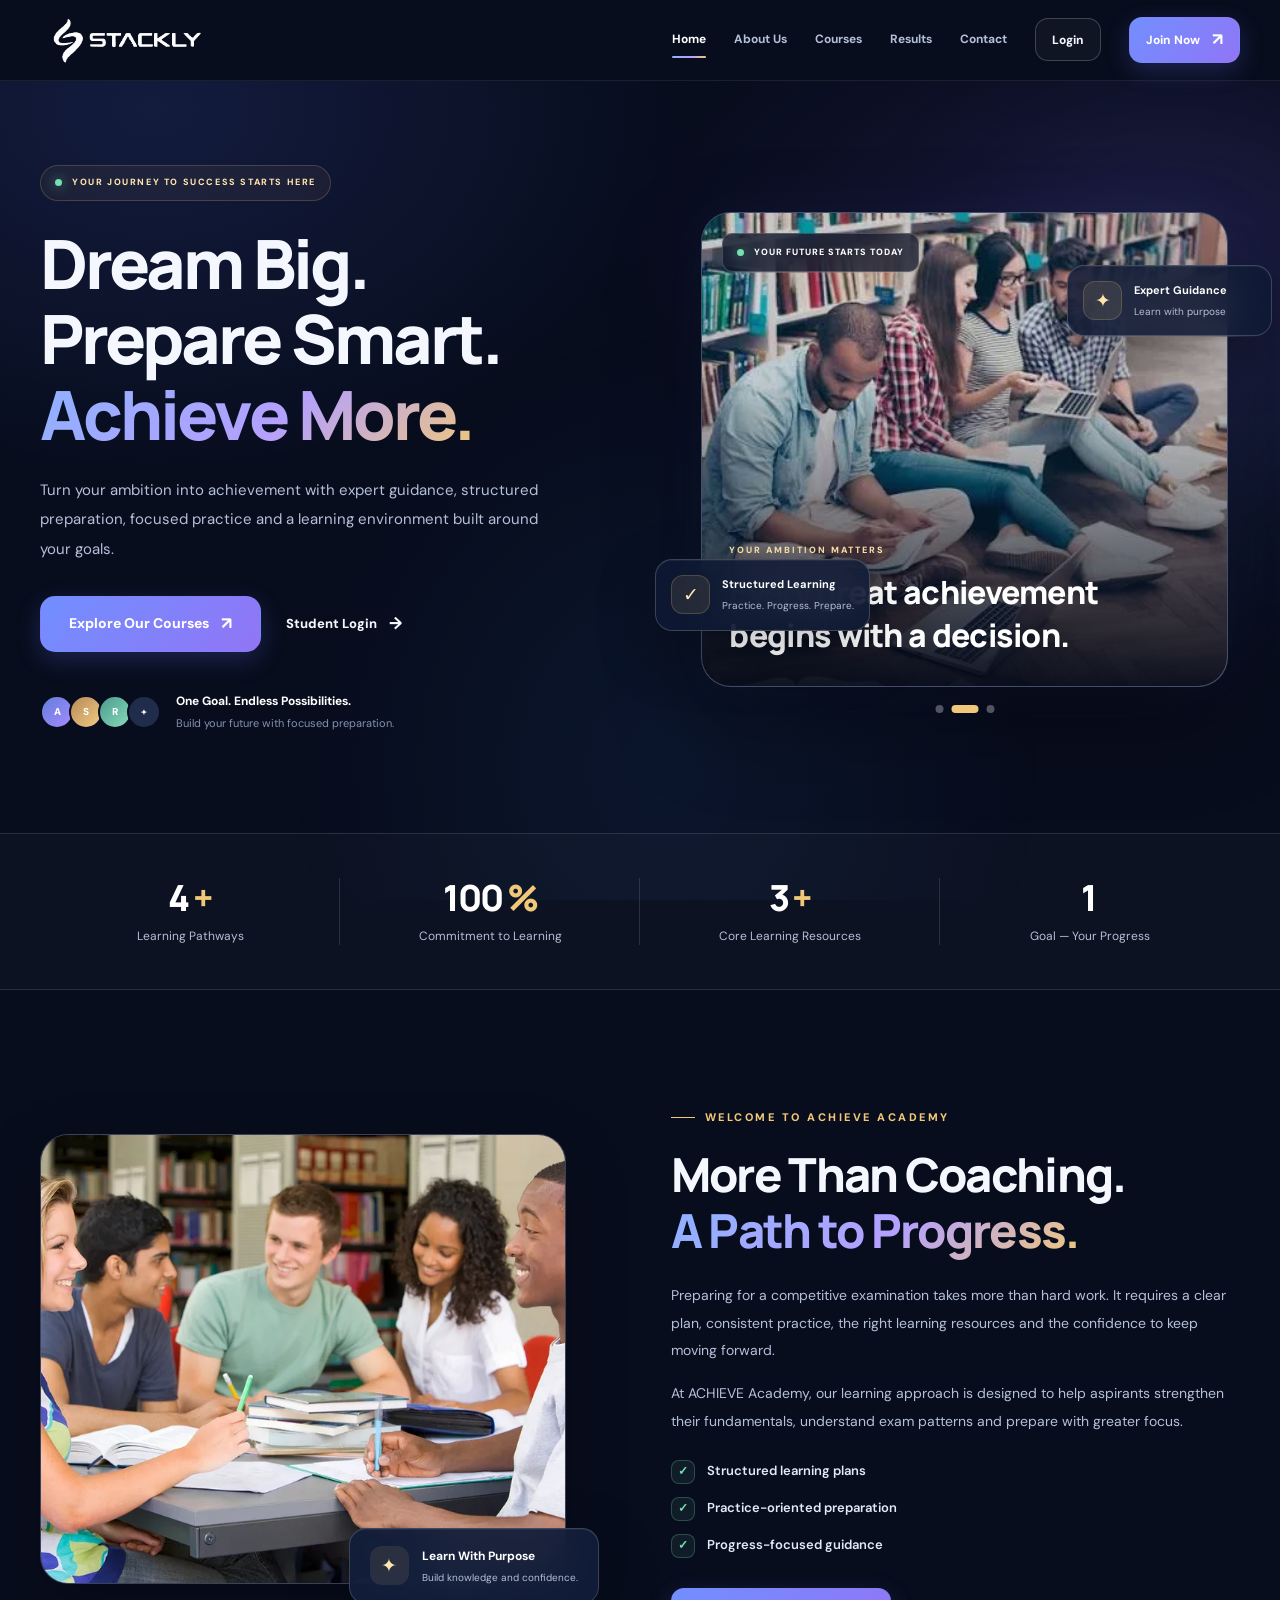
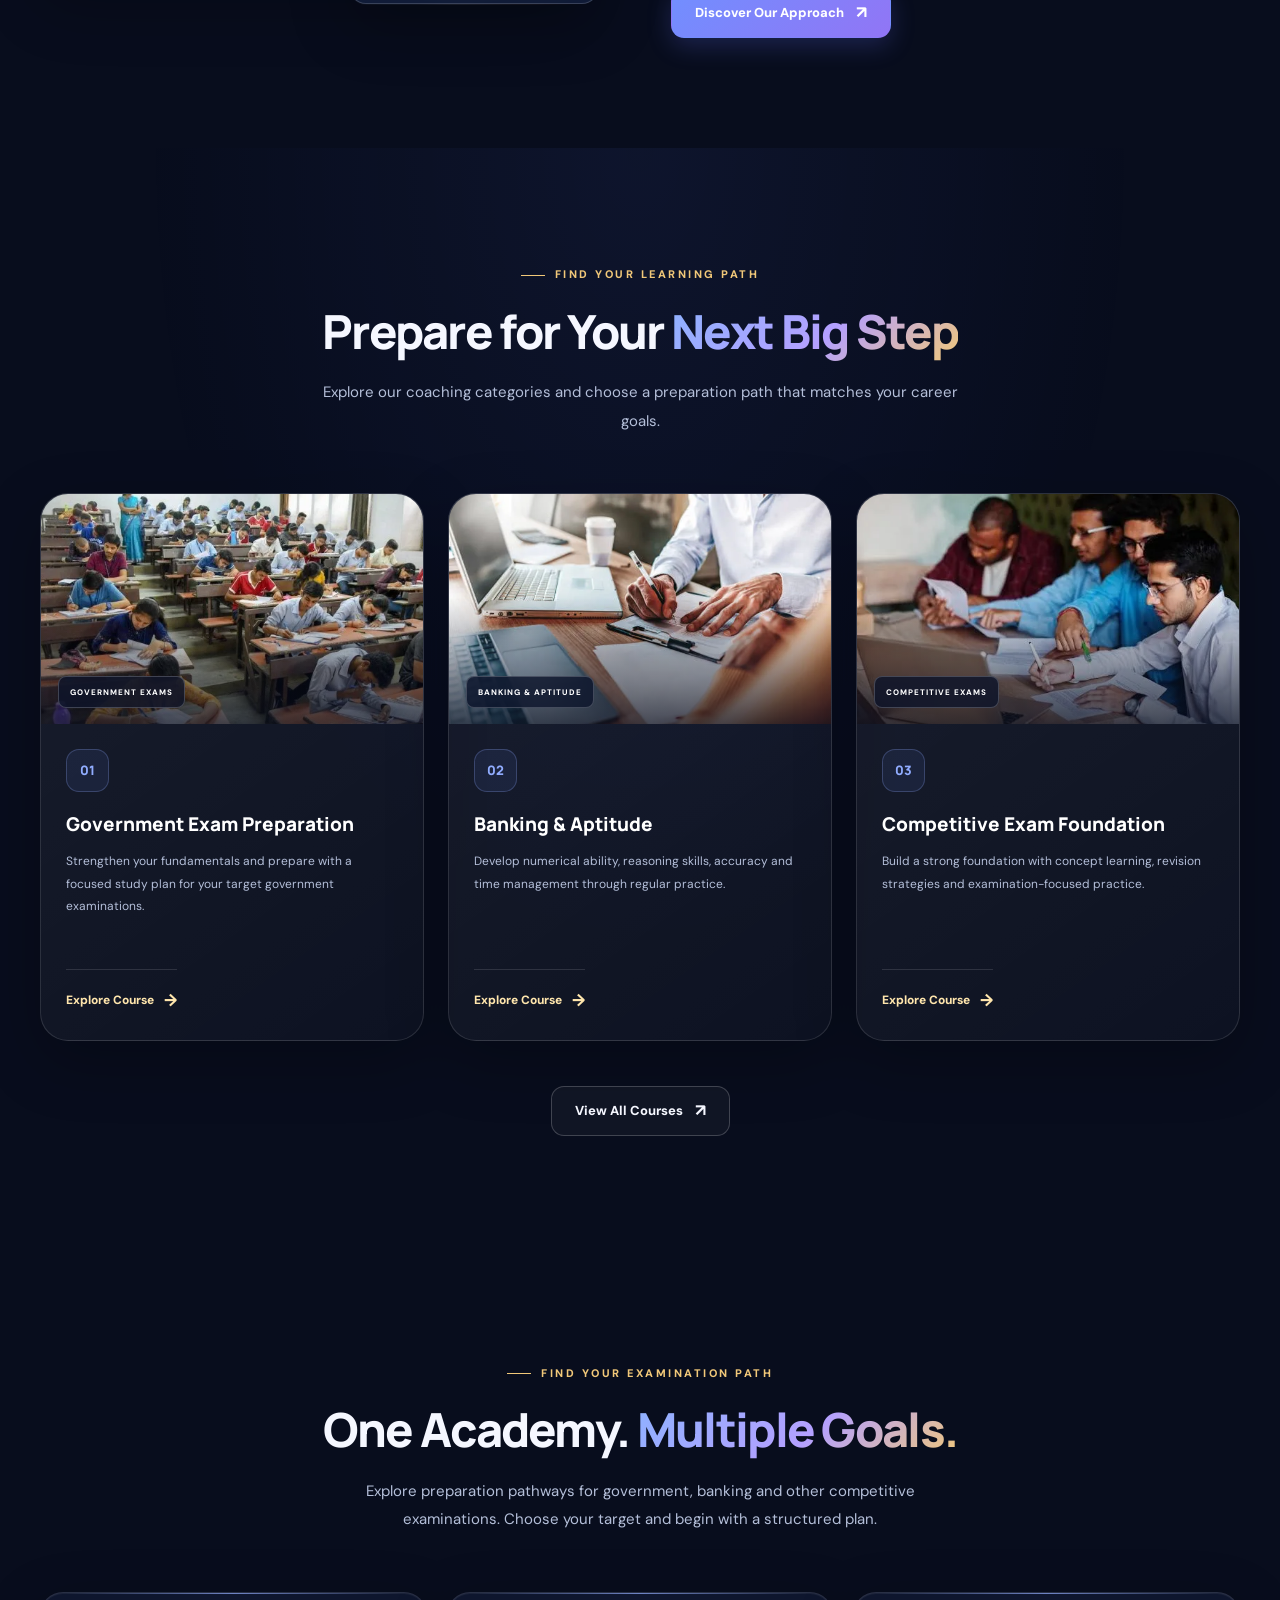
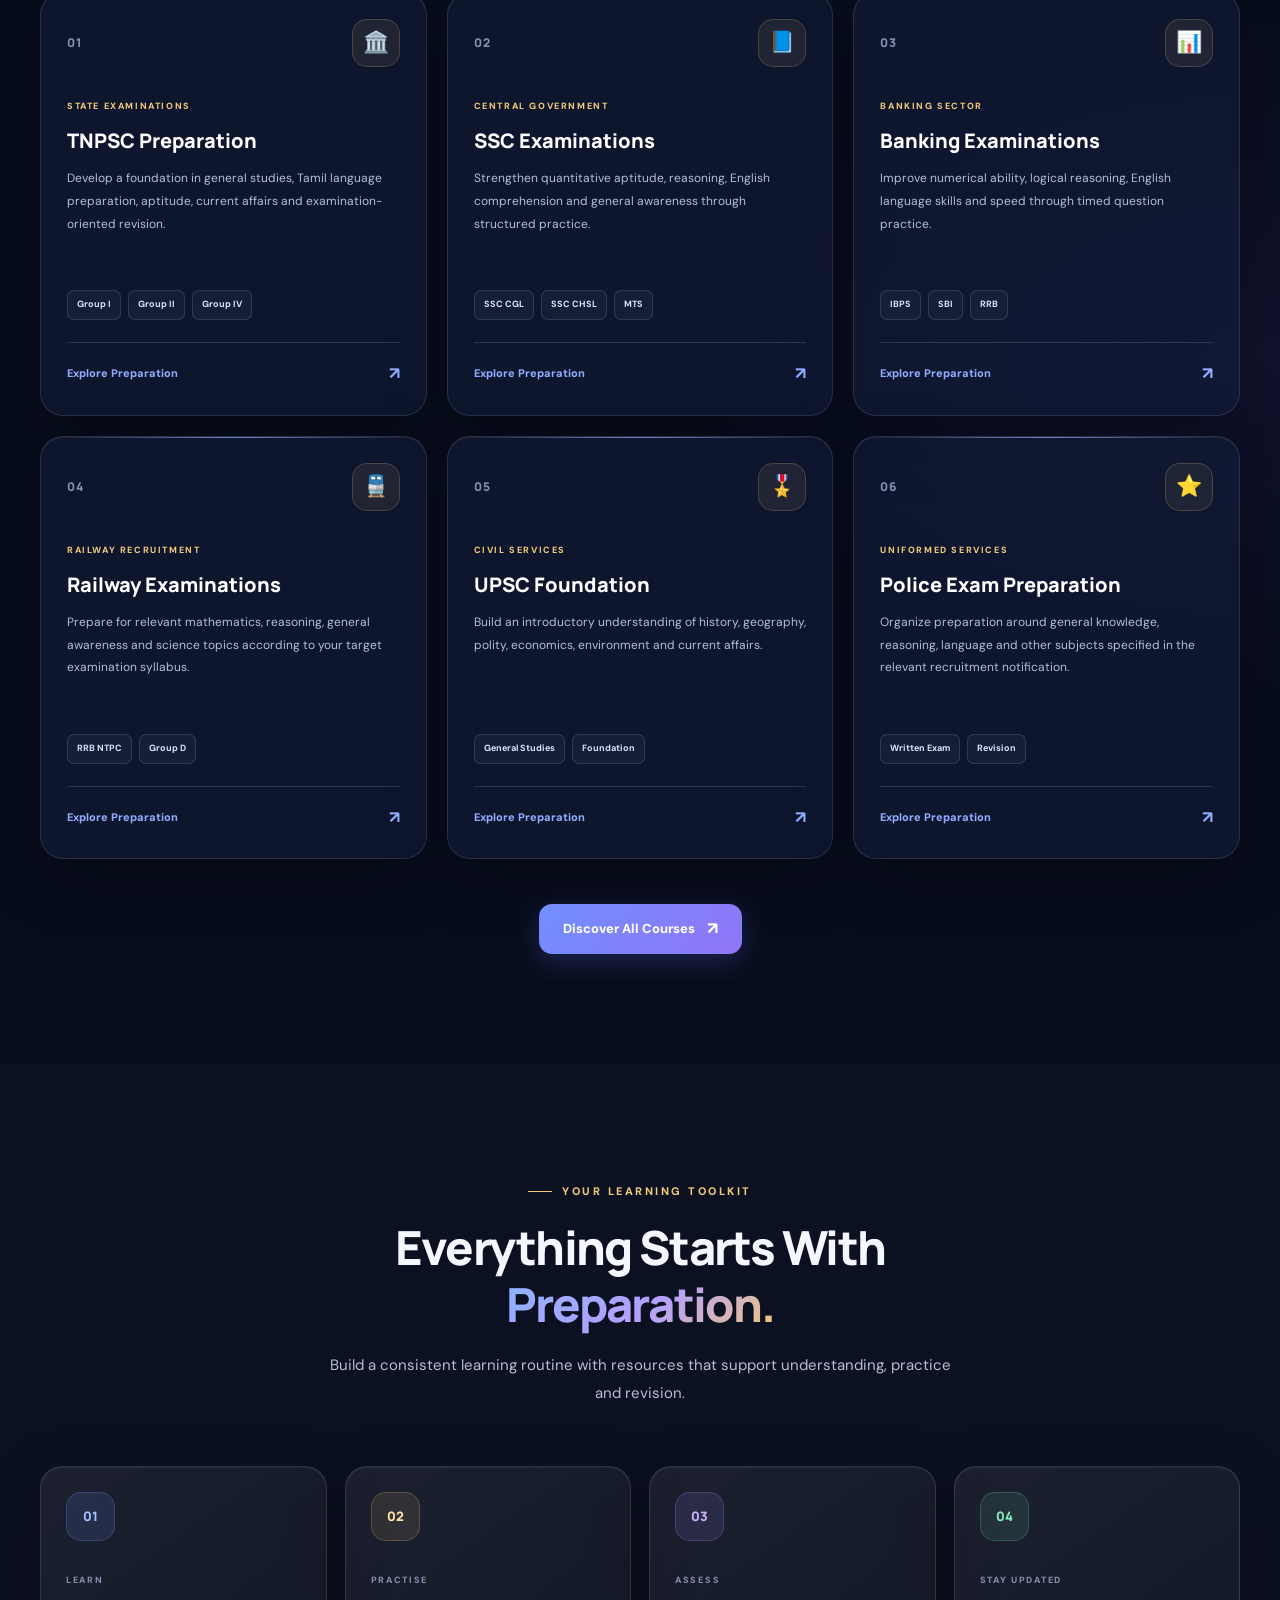
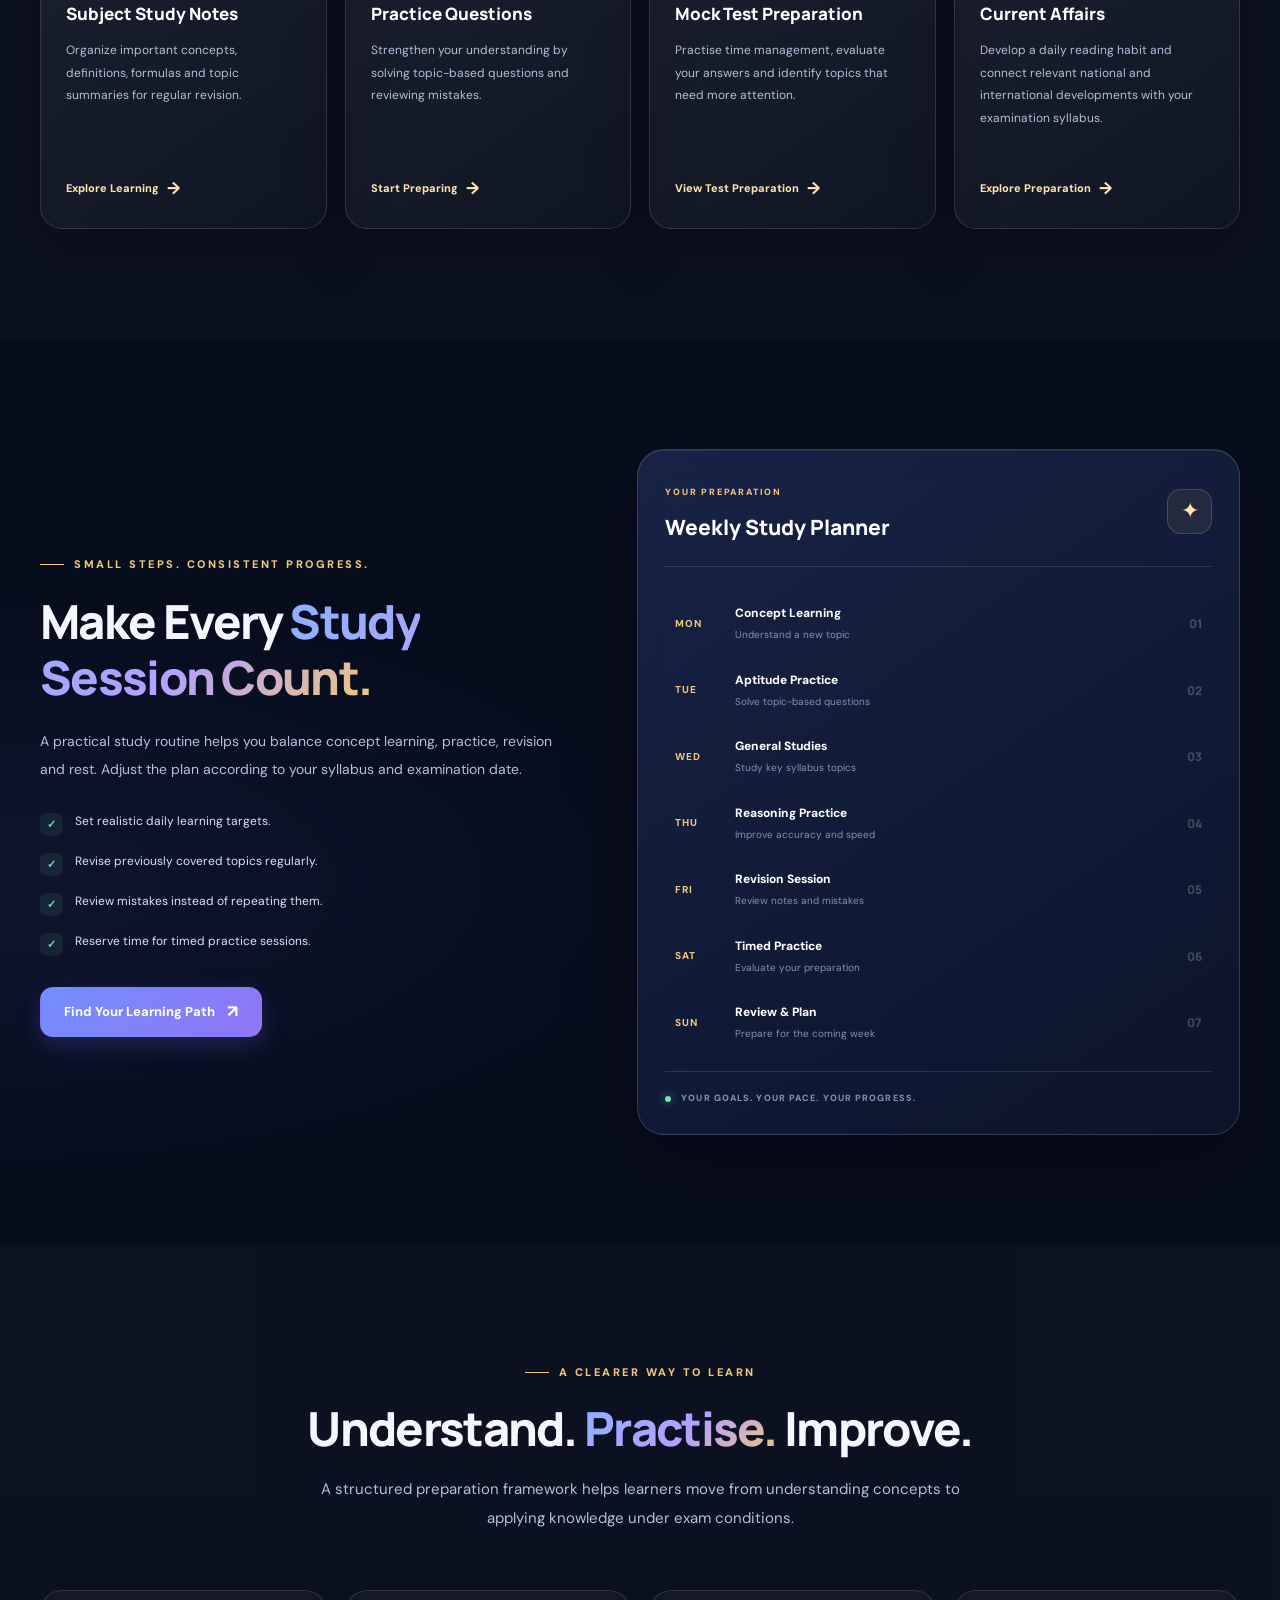
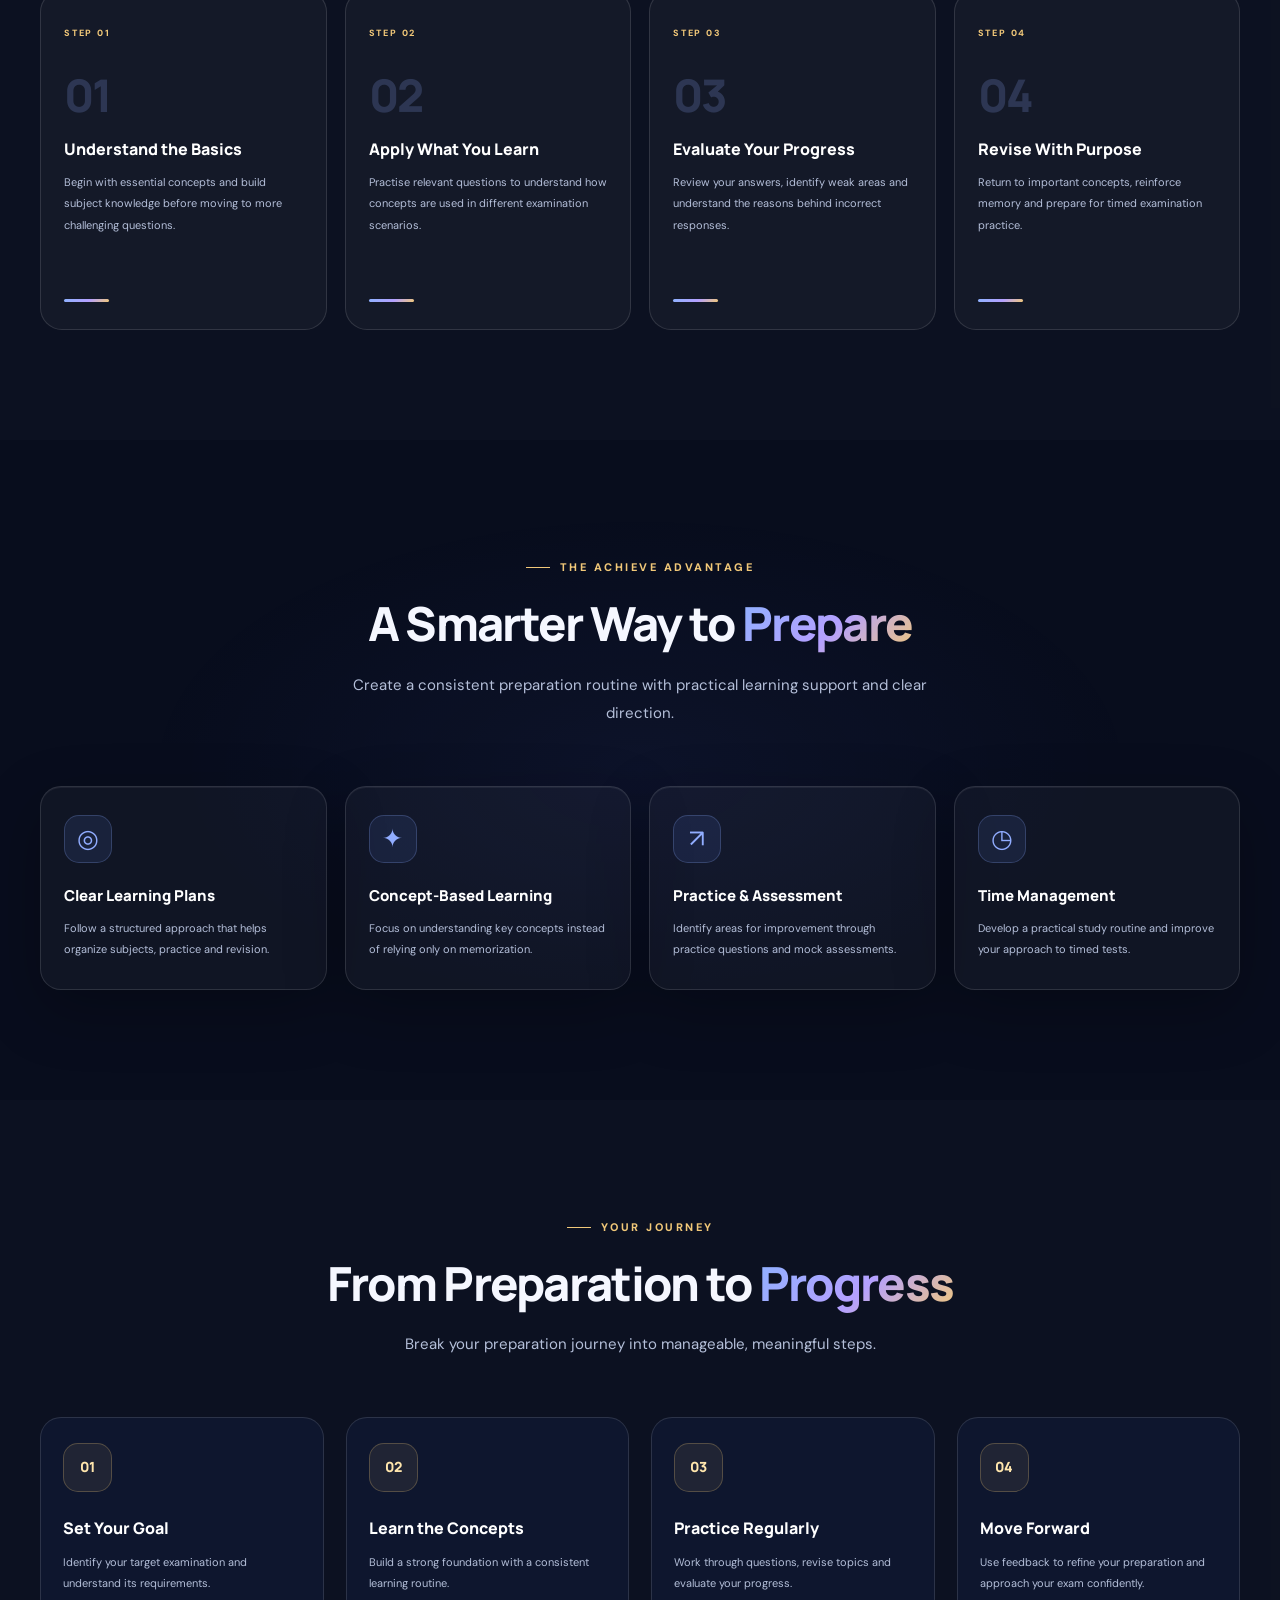
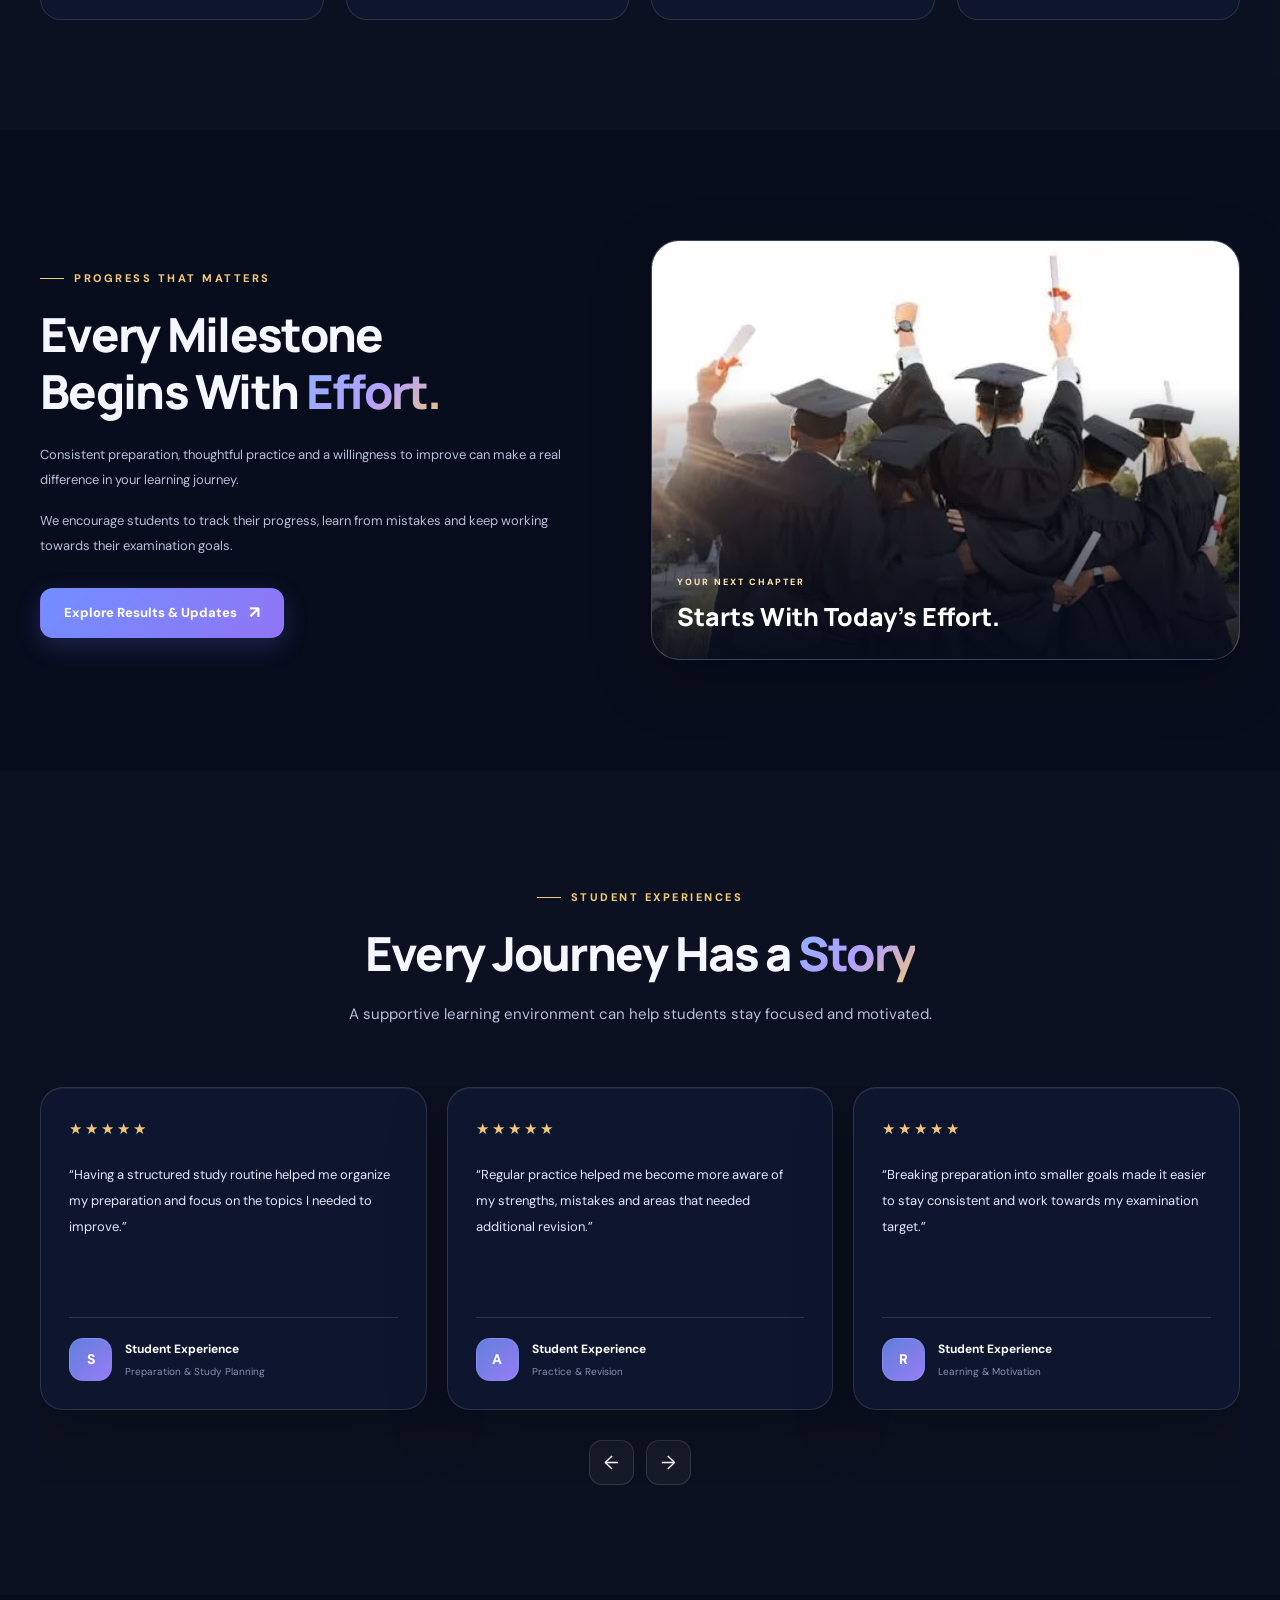
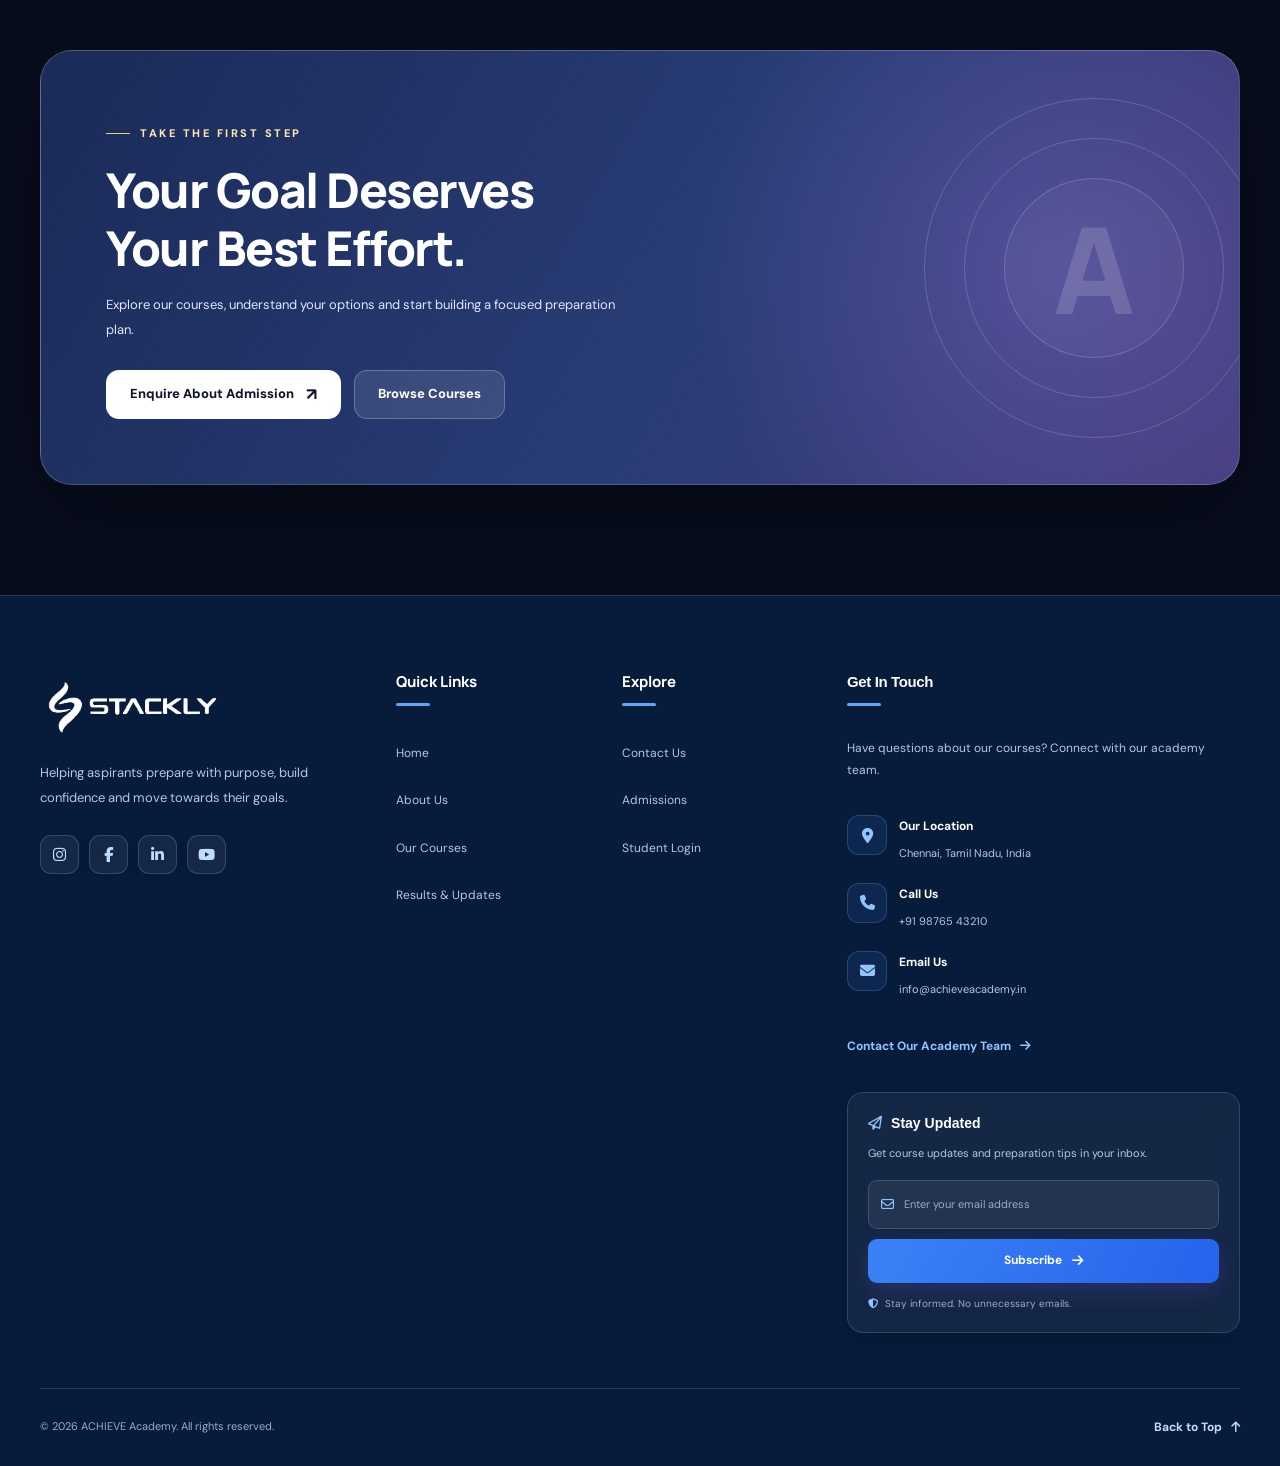
==== commit 1bc92cea: "add" ====
--- a/index.html
+++ b/index.html
@@ -273,63 +273,109 @@
 </div>
 
 
-    <!-- ======================================
-         NAVIGATION
-    ======================================= -->
-
-    <header class="site-header" id="siteHeader">
-
-        <div class="container nav-container">
-
-            <a href="index.html" class="brand-logo">
-                <span class="brand-icon">A</span>
-
-                <span class="brand-text">
-                    <strong>ACHIEVE</strong>
-                    <small>ACADEMY</small>
-                </span>
+   
+
+
+    <!-- =========================================
+     ACHIEVE ACADEMY — HEADER NAVIGATION
+========================================= -->
+
+<header class="site-header" id="siteHeader">
+
+    <div class="container nav-container">
+
+        <!-- LOGO -->
+        <a href="index.html"
+           class="brand-logo"
+           aria-label="Achieve Academy Home">
+
+            <img src="assets/logo.webp"
+                 alt="Achieve Academy Logo">
+
+        </a>
+
+
+        <!-- MOBILE MENU TOGGLE -->
+        <button class="menu-toggle"
+                id="menuToggle"
+                type="button"
+                aria-label="Open navigation menu"
+                aria-controls="mainNav"
+                aria-expanded="false">
+
+            <span></span>
+            <span></span>
+            <span></span>
+
+        </button>
+
+
+        <!-- NAVIGATION -->
+        <nav class="main-nav" id="mainNav">
+
+            <!-- HOME -->
+            <a href="index.html" class="active">
+                Home
             </a>
 
-            <button class="menu-toggle"
-                    id="menuToggle"
-                    aria-label="Toggle navigation"
-                    aria-expanded="false">
-
-                <span></span>
-                <span></span>
-                <span></span>
+            <!-- ABOUT -->
+            <a href="about.html">
+                About Us
+            </a>
+
+            <!-- COURSES -->
+            <a href="courses.html">
+                Courses
+            </a>
+
+            <!-- RESULTS -->
+            <a href="results.html">
+                Results
+            </a>
+
+            <!-- CONTACT -->
+            <a href="contact.html">
+                Contact
+            </a>
+
+            <!-- LOGIN -->
+            <button class="btn btn-outline login-trigger"
+                    type="button">
+
+                Login
 
             </button>
 
-            <nav class="main-nav" id="mainNav">
-
-                <a href="index.html" class="active">Home</a>
-
-                <a href="about.html">About Us</a>
-
-                <a href="courses.html">Courses</a>
-
-                <a href="results.html">Results</a>
-
-                <a href="contact.html">Contact</a>
-
-                <button class="btn btn-outline login-trigger"
-                        type="button">
-                    Login
-                </button>
-
-                <a href="contact.html#admission"
-                   class="btn btn-primary nav-cta">
-                    Join Now <span>↗</span>
-                </a>
-
-            </nav>
-
-        </div>
-
-        <div class="scroll-progress" id="scrollProgress"></div>
-
-    </header>
+            <!-- JOIN NOW -->
+            <a href="contact.html#admission"
+               class="btn btn-primary nav-cta">
+
+                Join Now <span aria-hidden="true">↗</span>
+
+            </a>
+
+        </nav>
+
+    </div>
+
+
+    <!-- SCROLL PROGRESS -->
+    <div class="scroll-progress"
+         id="scrollProgress">
+    </div>
+
+</header>
+
+
+<!-- =========================================
+     MOBILE NAVIGATION OVERLAY
+========================================= -->
+
+<div class="mobile-nav-overlay"
+     id="mobileNavOverlay"
+     aria-hidden="true">
+</div>
+
 
 
     <main>
@@ -366,7 +412,7 @@
 
                     <div class="hero-actions">
 
-                        <a href="courses.html"
+                        <a href="404.html"
                            class="btn btn-primary btn-large">
                             Explore Our Courses
                             <span>↗</span>
@@ -411,19 +457,19 @@
                         </div>
 
                         <img
-                            src="assets/images/hero-1.png"
+                            src="assets/h1.webp"
                             class="hero-image active"
                             alt="Students preparing for competitive examinations"
                         >
 
                         <img
-                            src="assets/images/hero-2.png"
+                            src="assets/h2.webp"
                             class="hero-image"
                             alt="Focused learning and exam preparation"
                         >
 
                         <img
-                            src="assets/images/hero-3.png"
+                            src="assets/h3.webp"
                             class="hero-image"
                             alt="Students working towards academic success"
                         >
@@ -532,7 +578,7 @@
 
                     <div class="about-image-main">
                         <img
-                            src="assets/images/classroom.png"
+                            src="assets/h4.webp"
                             alt="ACHIEVE Academy learning environment"
                             loading="lazy"
                         >
@@ -594,7 +640,7 @@
 
                     </div>
 
-                    <a href="about.html" class="btn btn-primary">
+                    <a href="404.html" class="btn btn-primary">
                         Discover Our Approach
                         <span>↗</span>
                     </a>
@@ -642,7 +688,7 @@
 
                         <div class="course-image">
                             <img
-                                src="assets/images/course-1.png"
+                                src="assets/h5.webp"
                                 alt="Government examination preparation"
                                 loading="lazy"
                             >
@@ -664,7 +710,7 @@
                                 government examinations.
                             </p>
 
-                            <a href="courses.html"
+                            <a href="404.html"
                                class="course-link">
                                 Explore Course <span>→</span>
                             </a>
@@ -680,7 +726,7 @@
 
                         <div class="course-image">
                             <img
-                                src="assets/images/course-2.png"
+                                src="assets/h6.webp"
                                 alt="Banking and aptitude exam preparation"
                                 loading="lazy"
                             >
@@ -702,7 +748,7 @@
                                 through regular practice.
                             </p>
 
-                            <a href="courses.html"
+                            <a href="404.html"
                                class="course-link">
                                 Explore Course <span>→</span>
                             </a>
@@ -718,7 +764,7 @@
 
                         <div class="course-image">
                             <img
-                                src="assets/images/course-3.png"
+                                src="assets/h7.webp"
                                 alt="General competitive examination preparation"
                                 loading="lazy"
                             >
@@ -740,7 +786,7 @@
                                 examination-focused practice.
                             </p>
 
-                            <a href="courses.html"
+                            <a href="404.html"
                                class="course-link">
                                 Explore Course <span>→</span>
                             </a>
@@ -753,7 +799,7 @@
 
 
                 <div class="section-center reveal">
-                    <a href="courses.html" class="btn btn-outline">
+                    <a href="404.html" class="btn btn-outline">
                         View All Courses <span>↗</span>
                     </a>
                 </div>
@@ -818,7 +864,7 @@
                     <span>Group IV</span>
                 </div>
 
-                <a href="courses.html" class="exam-category-link">
+                <a href="404.html" class="exam-category-link">
                     Explore Preparation <span>↗</span>
                 </a>
 
@@ -848,7 +894,7 @@
                     <span>MTS</span>
                 </div>
 
-                <a href="courses.html" class="exam-category-link">
+                <a href="404.html" class="exam-category-link">
                     Explore Preparation <span>↗</span>
                 </a>
 
@@ -878,7 +924,7 @@
                     <span>RRB</span>
                 </div>
 
-                <a href="courses.html" class="exam-category-link">
+                <a href="404.html" class="exam-category-link">
                     Explore Preparation <span>↗</span>
                 </a>
 
@@ -907,7 +953,7 @@
                     <span>Group D</span>
                 </div>
 
-                <a href="courses.html" class="exam-category-link">
+                <a href="404.html" class="exam-category-link">
                     Explore Preparation <span>↗</span>
                 </a>
 
@@ -936,7 +982,7 @@
                     <span>Foundation</span>
                 </div>
 
-                <a href="courses.html" class="exam-category-link">
+                <a href="404.html" class="exam-category-link">
                     Explore Preparation <span>↗</span>
                 </a>
 
@@ -965,7 +1011,7 @@
                     <span>Revision</span>
                 </div>
 
-                <a href="courses.html" class="exam-category-link">
+                <a href="404.htm" class="exam-category-link">
                     Explore Preparation <span>↗</span>
                 </a>
 
@@ -976,7 +1022,7 @@
 
         <div class="section-center reveal">
 
-            <a href="courses.html" class="btn btn-primary">
+            <a href="404.html" class="btn btn-primary">
                 Discover All Courses <span>↗</span>
             </a>
 
@@ -1031,7 +1077,7 @@
                     formulas and topic summaries for regular revision.
                 </p>
 
-                <a href="courses.html">
+                <a href="404.html">
                     Explore Learning <span>→</span>
                 </a>
 
@@ -1053,7 +1099,7 @@
                     topic-based questions and reviewing mistakes.
                 </p>
 
-                <a href="courses.html">
+                <a href="404.html">
                     Start Preparing <span>→</span>
                 </a>
 
@@ -1075,7 +1121,7 @@
                     and identify topics that need more attention.
                 </p>
 
-                <a href="courses.html">
+                <a href="404.html">
                     View Test Preparation <span>→</span>
                 </a>
 
@@ -1098,7 +1144,7 @@
                     with your examination syllabus.
                 </p>
 
-                <a href="courses.html">
+                <a href="404.html">
                     Explore Preparation <span>→</span>
                 </a>
 
@@ -1162,7 +1208,7 @@
 
             </div>
 
-            <a href="courses.html" class="btn btn-primary">
+            <a href="404.html" class="btn btn-primary">
                 Find Your Learning Path <span>↗</span>
             </a>
 
@@ -1583,7 +1629,7 @@
                         their examination goals.
                     </p>
 
-                    <a href="results.html" class="btn btn-primary">
+                    <a href="404.html" class="btn btn-primary">
                         Explore Results & Updates
                         <span>↗</span>
                     </a>
@@ -1594,7 +1640,7 @@
                 <div class="results-visual reveal">
 
                     <img
-                        src="assets/images/results.png"
+                        src="assets/h8.webp"
                         alt="Academic achievement and student progress"
                         loading="lazy"
                     >
@@ -1776,13 +1822,13 @@
 
                         <div class="admission-actions">
 
-                            <a href="contact.html#admission"
+                            <a href="404.html"
                                class="btn btn-light">
                                 Enquire About Admission
                                 <span>↗</span>
                             </a>
 
-                            <a href="courses.html"
+                            <a href="404.html"
                                class="btn btn-glass">
                                 Browse Courses
                             </a>
@@ -1824,18 +1870,13 @@
         <!-- BRAND COLUMN -->
         <div class="footer-brand">
 
-            <a href="index.html"
-               class="brand-logo footer-logo"
-               aria-label="Achieve Academy Home">
-
-                <span class="brand-icon">A</span>
-
-                <span class="brand-text">
-                    <strong>ACHIEVE</strong>
-                    <small>ACADEMY</small>
-                </span>
-
-            </a>
+       <a href="index.html"
+   class="brand-logo footer-logo"
+   aria-label="Achieve Academy Home">
+
+    <img src="assets/logo.webp" alt="Achieve Academy Logo">
+
+</a>
 
             <p>
                 Helping aspirants prepare with purpose,
@@ -2131,7 +2172,7 @@
         <div class="login-visual">
 
             <img
-                src="assets/images/login-academy.jpg"
+                src="assets/l1.webp"
                 alt="ACHIEVE Academy students preparing for competitive examinations"
             >
 
--- a/css/style.css
+++ b/css/style.css
@@ -6580,3610 +6580,350 @@
 
 
 
-/* =========================================================
-   ACHIEVE ACADEMY — COURSES PAGE
-   Premium Dark / Blue / Violet / Gold Theme
-   Scoped CSS — Existing Header & Footer Safe
-========================================================= */
-
-.courses-page {
-    --course-bg: #080d1d;
-    --course-bg-2: #0b1226;
-    --course-bg-3: #101a35;
-
-    --course-white: #ffffff;
-    --course-text: #f5f7ff;
-    --course-muted: #b4bfd9;
-    --course-subtle: #8491b1;
-
-    --course-blue: #7195ff;
-    --course-blue-light: #a4bbff;
-    --course-violet: #a68aff;
-    --course-gold: #f1c879;
-    --course-green: #75e0b0;
-
-    --course-border: rgba(255, 255, 255, 0.11);
-    --course-border-light: rgba(255, 255, 255, 0.17);
-
-    --course-surface: rgba(255, 255, 255, 0.035);
-    --course-surface-hover: rgba(255, 255, 255, 0.065);
-
-    --course-gradient:
-        linear-gradient(
-            120deg,
-            #91b4ff 0%,
-            #b49aff 48%,
-            #f1c879 100%
-        );
-
-    --course-gradient-blue:
-        linear-gradient(
-            135deg,
-            #7195ff,
-            #8a75f4
-        );
-
-    --course-gradient-gold:
-        linear-gradient(
-            135deg,
-            #ffe6ad,
-            #e7b65f
-        );
-
-    position: relative;
-    isolation: isolate;
-    width: 100%;
-    overflow: clip;
-
-    color: var(--course-text);
-    background: var(--course-bg);
-
-    font-family: "DM Sans", sans-serif;
-    line-height: 1.6;
-
-    -webkit-font-smoothing: antialiased;
-    text-rendering: optimizeLegibility;
-}
-
-.courses-page *,
-.courses-page *::before,
-.courses-page *::after {
-    box-sizing: border-box;
-}
-
-.courses-page img {
-    display: block;
-    max-width: 100%;
-}
-
-.courses-page a {
-    color: inherit;
-    text-decoration: none;
-}
-
-.courses-page button,
-.courses-page input {
-    font: inherit;
-}
-
-.courses-page button {
-    color: inherit;
-}
-
-.courses-page h1,
-.courses-page h2,
-.courses-page h3,
-.courses-page h4,
-.courses-page p {
-    margin-top: 0;
-}
-
-.courses-page h1,
-.courses-page h2,
-.courses-page h3 {
-    color: var(--course-text);
-    line-height: 1.15;
-}
-
-.courses-page p {
-    color: var(--course-muted);
-}
-
-.courses-page .container {
-    width: min(1240px, calc(100% - 64px));
-    margin-inline: auto;
-    position: relative;
-    z-index: 2;
-}
-
-.courses-page .section {
-    position: relative;
-    padding: 112px 0;
-}
-
-.courses-page .gradient-text {
-    color: transparent;
-    background: var(--course-gradient);
-    -webkit-background-clip: text;
-    background-clip: text;
-    -webkit-text-fill-color: transparent;
-}
-
-/* =========================================================
-   SHARED SECTION HEADINGS
-========================================================= */
-
-.courses-page .section-heading {
-    max-width: 690px;
-}
-
-.courses-page .section-heading.center {
-    margin-inline: auto;
-    text-align: center;
-}
-
-.courses-page .section-label {
-    display: inline-flex;
-    align-items: center;
-    gap: 10px;
-
-    margin-bottom: 19px;
-
-    color: var(--course-blue-light);
-
-    font-size: 11px;
-    font-weight: 800;
-    letter-spacing: 2.1px;
-    line-height: 1.5;
-    text-transform: uppercase;
-}
-
-.courses-page .section-label::before {
-    content: "";
-    width: 24px;
-    height: 1px;
-
-    background: var(--course-blue);
-}
-
-.courses-page .section-heading.center .section-label {
-    justify-content: center;
-}
-
-.courses-page .section-heading h2 {
-    margin-bottom: 20px;
-
-    font-family: "Manrope", sans-serif;
-    font-size: clamp(34px, 4vw, 53px);
-    font-weight: 800;
-    letter-spacing: -2px;
-    line-height: 1.16;
-}
-
-.courses-page .section-heading > p {
-    max-width: 590px;
-    margin-bottom: 0;
-
-    color: var(--course-muted);
-    font-size: 15px;
-    line-height: 1.9;
-}
-
-.courses-page .section-heading.center > p {
-    margin-inline: auto;
-}
-
-/* =========================================================
-   BUTTONS
-========================================================= */
-
-.courses-page .btn {
-    min-height: 52px;
+
+
+
+/* ==============================
+   ACHIEVE ACADEMY LOGO
+============================== */
+
+.brand-logo {
     display: inline-flex;
     align-items: center;
     justify-content: center;
-    gap: 13px;
-
-    padding: 14px 23px;
-
-    border: 1px solid transparent;
-    border-radius: 9px;
-
-    font-size: 13px;
-    font-weight: 800;
-    line-height: 1.3;
-
-    cursor: pointer;
-
-    transition:
-        transform 0.3s ease,
-        background 0.3s ease,
-        border-color 0.3s ease,
-        box-shadow 0.3s ease;
-}
-
-.courses-page .btn i {
-    font-size: 12px;
-    transition: transform 0.3s ease;
-}
-
-.courses-page .btn:hover {
-    transform: translateY(-3px);
-}
-
-.courses-page .btn:hover i {
-    transform: translateX(4px);
-}
-
-.courses-page .btn-primary {
-    color: #ffffff;
-    background: var(--course-gradient-blue);
-
-    box-shadow:
-        0 9px 28px rgba(113, 149, 255, 0.2),
-        inset 0 1px 0 rgba(255, 255, 255, 0.2);
-}
-
-.courses-page .btn-primary:hover {
-    box-shadow:
-        0 15px 35px rgba(113, 149, 255, 0.34);
-}
-
-.courses-page .btn-secondary {
-    color: var(--course-text);
-
-    background: rgba(255, 255, 255, 0.035);
-    border-color: var(--course-border-light);
-}
-
-.courses-page .btn-secondary:hover {
-    background: rgba(255, 255, 255, 0.08);
-    border-color: rgba(145, 173, 255, 0.45);
-}
-
-.courses-page .btn-gold {
-    color: #19182a;
-    background: var(--course-gradient-gold);
-
-    box-shadow:
-        0 10px 30px rgba(241, 200, 121, 0.17);
-}
-
-.courses-page .btn-gold:hover {
-    box-shadow:
-        0 15px 36px rgba(241, 200, 121, 0.28);
-}
-
-/* =========================================================
-   1. HERO SECTION
-========================================================= */
-
-.courses-page .courses-hero {
-    position: relative;
-    display: flex;
-    align-items: center;
-
-    min-height: 720px;
-    padding: 90px 0 105px;
-
-    isolation: isolate;
-
-    background:
-        radial-gradient(
-            ellipse at 78% 43%,
-            rgba(91, 94, 207, 0.14),
-            transparent 39%
-        ),
-        radial-gradient(
-            ellipse at 8% 15%,
-            rgba(63, 109, 211, 0.11),
-            transparent 35%
-        ),
-        linear-gradient(
-            145deg,
-            #080d1d 0%,
-            #0b1226 55%,
-            #0d142b 100%
-        );
-}
-
-.courses-page .courses-hero::before {
-    content: "";
-    position: absolute;
-    inset: 0;
-
-    pointer-events: none;
-    opacity: 0.15;
-
-    background-image:
-        linear-gradient(
-            rgba(255, 255, 255, 0.04) 1px,
-            transparent 1px
-        ),
-        linear-gradient(
-            90deg,
-            rgba(255, 255, 255, 0.04) 1px,
-            transparent 1px
-        );
-
-    background-size: 64px 64px;
-
-    mask-image:
-        linear-gradient(
-            to bottom,
-            black,
-            transparent 90%
-        );
-}
-
-.courses-page .hero-glow {
-    position: absolute;
-
-    width: 520px;
-    height: 520px;
-
-    top: 5%;
-    right: 6%;
-
-    border-radius: 50%;
-
-    background:
-        radial-gradient(
-            circle,
-            rgba(120, 100, 255, 0.19),
-            rgba(89, 119, 255, 0.08) 42%,
-            transparent 70%
-        );
-
-    filter: blur(10px);
-    pointer-events: none;
-
-    animation: coursesGlow 8s ease-in-out infinite alternate;
-}
-
-.courses-page .hero-grid {
-    display: grid;
-    grid-template-columns: 1.04fr 0.96fr;
-    align-items: center;
-    gap: 35px;
-}
-
-/* Hero text */
-
-.courses-page .hero-content {
-    position: relative;
-    z-index: 4;
-
-    max-width: 650px;
-}
-
-.courses-page .hero-badge {
-    width: fit-content;
-
+    flex-shrink: 0;
+    text-decoration: none;
+    width: 170px;
+    height: 65px;
+    overflow: hidden;
+}
+
+.brand-logo img {
+    display: block;
+    width: 100%;
+    height: 100%;
+    object-fit: contain;
+    object-position: left center;
+}
+
+/* MOBILE RESPONSIVE */
+
+@media (max-width: 768px) {
+    .brand-logo {
+        width: 140px;
+        height: 55px;
+    }
+}
+
+
+
+/* FOOTER LOGO */
+
+.footer-logo {
     display: inline-flex;
     align-items: center;
-    gap: 10px;
-
-    margin-bottom: 27px;
-    padding: 10px 14px;
-
-    color: #dce5ff;
-
-    border: 1px solid rgba(145, 173, 255, 0.2);
-    border-radius: 50px;
-
-    background: rgba(113, 149, 255, 0.075);
-
-    font-size: 10px;
-    font-weight: 800;
-    letter-spacing: 1.6px;
-}
-
-.courses-page .hero-badge i {
-    color: var(--course-gold);
-    font-size: 13px;
-}
-
-.courses-page .hero-content h1 {
-    max-width: 700px;
-
-    margin-bottom: 24px;
-
-    font-family: "Manrope", sans-serif;
-    font-size: clamp(43px, 5.3vw, 69px);
-    font-weight: 800;
-    letter-spacing: -3.6px;
-    line-height: 1.09;
-}
-
-.courses-page .hero-content h1 .gradient-text {
+    justify-content: flex-start;
+    width: 180px;
+    height: 70px;
+    overflow: hidden;
+    text-decoration: none;
+    flex-shrink: 0;
+}
+
+.footer-logo img {
     display: block;
-    margin-top: 7px;
-}
-
-.courses-page .hero-description {
-    max-width: 525px;
-
-    margin-bottom: 30px;
-
-    color: #b4bfd9;
-    font-size: 15px;
-    line-height: 1.95;
-}
-
-.courses-page .hero-actions {
-    display: flex;
-    align-items: center;
-    flex-wrap: wrap;
-    gap: 13px;
-}
-
-.courses-page .hero-trust {
-    display: flex;
-    align-items: center;
-    gap: 16px;
-
-    margin-top: 43px;
-}
-
-.courses-page .hero-avatars {
-    display: flex;
-    align-items: center;
-    padding-left: 2px;
-}
-
-.courses-page .hero-avatars img {
-    width: 39px;
-    height: 39px;
-
-    object-fit: cover;
-
-    border: 2px solid #111a35;
-    border-radius: 50%;
-
-    margin-left: -8px;
-
-    background: #1c294b;
-}
-
-.courses-page .hero-avatars img:first-child {
-    margin-left: 0;
-}
-
-.courses-page .hero-trust-text {
-    display: flex;
-    flex-direction: column;
-    gap: 3px;
-}
-
-.courses-page .hero-trust-stars {
-    color: var(--course-gold);
-
-    font-size: 13px;
-    letter-spacing: 2px;
-}
-
-.courses-page .hero-trust-text strong {
-    color: #f5f7ff;
-    font-size: 11px;
-    font-weight: 800;
-}
-
-.courses-page .hero-trust-text span {
-    color: var(--course-subtle);
-    font-size: 11px;
-}
-
-/* Hero particles */
-
-.courses-page .hero-particle {
-    position: absolute;
-    z-index: 1;
-
-    width: 5px;
-    height: 5px;
-
-    border-radius: 50%;
-    background: #a6baff;
-
-    box-shadow:
-        0 0 15px rgba(145, 173, 255, 0.9);
-
+    width: 100%;
+    height: 100%;
+    object-fit: contain;
+    object-position: left center;
+}
+
+/* RESPONSIVE */
+
+@media (max-width: 768px) {
+    .footer-logo {
+        width: 150px;
+        height: 60px;
+    }
+}
+
+
+
+
+
+
+
+
+
+
+
+
+
+
+
+
+
+/* MOBILE NAVIGATION OVERLAY */
+
+.mobile-nav-overlay {
+    position: fixed;
+    inset: 0;
+    z-index: 999;
+    background: rgba(0, 0, 0, 0.55);
+    opacity: 0;
+    visibility: hidden;
     pointer-events: none;
-
-    animation: coursesParticle 5s ease-in-out infinite;
-}
-
-.courses-page .particle-one {
-    top: 20%;
-    left: 43%;
-}
-
-.courses-page .particle-two {
-    top: 70%;
-    left: 48%;
-    animation-delay: -1.5s;
-}
-
-.courses-page .particle-three {
-    top: 24%;
-    right: 13%;
-    animation-delay: -2.5s;
-}
-
-.courses-page .particle-four {
-    bottom: 16%;
-    right: 28%;
-    animation-delay: -3s;
-}
-
-/* Hero bottom wave */
-
-.courses-page .hero-wave {
-    position: absolute;
-    z-index: 1;
-
-    left: -5%;
-    right: -5%;
-    bottom: -85px;
-
-    height: 130px;
-
-    border-radius: 50% 50% 0 0;
-
-    background: var(--course-bg-2);
-
-    transform: rotate(-1.5deg);
-    pointer-events: none;
-}
-
-/* =========================================================
-   3D BOOK HERO VISUAL
-========================================================= */
-
-.courses-page .hero-visual {
+    transition: opacity 0.3s ease, visibility 0.3s ease;
+}
+
+.mobile-nav-overlay.active {
+    opacity: 1;
+    visibility: visible;
+    pointer-events: auto;
+}
+
+@media (min-width: 769px) {
+    .mobile-nav-overlay {
+        display: none;
+    }
+}
+
+@media (max-width: 768px) {
+    .site-header {
+        position: sticky;
+        top: 0;
+        z-index: 1000;
+    }
+
+    .main-nav {
+        z-index: 1001;
+    }
+
+    .menu-toggle {
+        position: relative;
+        z-index: 1002;
+    }
+
+    body.menu-open {
+        overflow: hidden;
+    }
+}
+
+
+
+
+
+
+
+
+
+
+
+
+
+
+
+
+
+
+
+
+
+
+
+
+/* =========================================
+   FIXED HEADER — ALL PAGES
+========================================= */
+
+.site-header {
+    position: fixed;
+    top: 0;
+    left: 0;
+    width: 100%;
+    z-index: 1000;
+
+    background: #080d1d;
+
+    border-bottom: 1px solid rgba(255, 255, 255, 0.08);
+
+    transition:
+        background 0.3s ease,
+        box-shadow 0.3s ease;
+}
+
+/* HEADER CONTAINER */
+
+.site-header .nav-container {
     position: relative;
-
-    min-height: 485px;
-
-    display: flex;
-    align-items: center;
-    justify-content: center;
-
-    perspective: 1200px;
-    transform-style: preserve-3d;
-}
-
-.courses-page .hero-orbit {
-    position: absolute;
-
-    width: 390px;
-    height: 390px;
-
-    border: 1px solid rgba(145, 173, 255, 0.17);
-    border-radius: 50%;
-
-    transform: rotateX(63deg) rotateZ(-18deg);
-
-    animation: coursesOrbit 22s linear infinite;
-}
-
-.courses-page .hero-orbit::before,
-.courses-page .hero-orbit::after {
-    content: "";
-    position: absolute;
-
-    width: 9px;
-    height: 9px;
-
-    border-radius: 50%;
-}
-
-.courses-page .hero-orbit::before {
-    top: 18%;
-    left: 12%;
-
-    background: var(--course-gold);
-
-    box-shadow:
-        0 0 20px rgba(241, 200, 121, 0.7);
-}
-
-.courses-page .hero-orbit::after {
-    right: 12%;
-    bottom: 22%;
-
-    background: var(--course-blue-light);
-
-    box-shadow:
-        0 0 20px rgba(145, 173, 255, 0.8);
-}
-
-.courses-page .hero-orbit-two {
-    width: 310px;
-    height: 310px;
-
-    border-color: rgba(166, 138, 255, 0.18);
-
-    transform: rotateX(66deg) rotateZ(35deg);
-
-    animation-direction: reverse;
-    animation-duration: 28s;
-}
-
-/* Book shadow */
-
-.courses-page .hero-book-shadow {
-    position: absolute;
-
-    width: 290px;
-    height: 65px;
-
-    bottom: 76px;
-    left: 50%;
-
-    border-radius: 50%;
-
-    background: rgba(0, 0, 0, 0.7);
-
-    filter: blur(25px);
-
-    transform: translateX(-50%) rotate(-12deg);
-
-    animation: coursesShadow 5s ease-in-out infinite;
-}
-
-/* Book stage */
-
-.courses-page .hero-book-stage {
-    position: relative;
-    z-index: 3;
-
-    width: 270px;
-    height: 330px;
-
-    display: flex;
-    align-items: center;
-    justify-content: center;
-
-    transform-style: preserve-3d;
-
-    animation: coursesBookFloat 5.5s ease-in-out infinite;
-}
-
-.courses-page .hero-book {
-    position: relative;
-
-    width: 235px;
-    height: 300px;
-
-    transform-style: preserve-3d;
-
-    transform:
-        rotateX(10deg)
-        rotateY(-24deg)
-        rotateZ(-8deg);
-
-    filter:
-        drop-shadow(20px 28px 23px rgba(0, 0, 0, 0.35));
-}
-
-/* Book cover */
-
-.courses-page .book-cover {
-    position: absolute;
-    inset: 0;
-
-    overflow: hidden;
-
-    border-radius: 5px 13px 13px 5px;
-
-    border: 1px solid rgba(255, 255, 255, 0.25);
-
-    background:
-        radial-gradient(
-            circle at 70% 25%,
-            rgba(170, 160, 255, 0.48),
-            transparent 38%
-        ),
-        linear-gradient(
-            145deg,
-            #536bce 0%,
-            #393c8e 42%,
-            #171d49 100%
-        );
-
-    box-shadow:
-        inset 0 0 0 7px rgba(255, 255, 255, 0.045),
-        inset 4px 0 7px rgba(0, 0, 0, 0.3),
-        0 15px 30px rgba(0, 0, 0, 0.3);
-
-    transform: translateZ(13px);
-}
-
-.courses-page .book-cover::before {
-    content: "";
-    position: absolute;
-    inset: 18px;
-
-    border: 1px solid rgba(255, 255, 255, 0.24);
-    border-radius: 3px;
-}
-
-.courses-page .book-cover::after {
-    content: "ACHIEVE";
-    position: absolute;
-
-    left: 0;
-    right: 0;
-    top: 39%;
-
-    color: #ffffff;
-
-    font-family: "Manrope", sans-serif;
-    font-size: 27px;
-    font-weight: 900;
-    letter-spacing: 2px;
-    text-align: center;
-
-    text-shadow:
-        0 5px 18px rgba(0, 0, 0, 0.25);
-}
-
-/* Book pages */
-
-.courses-page .book-pages {
-    position: absolute;
-    inset: 5px 0 0 8px;
-
-    transform: translateZ(7px);
-
-    transform-style: preserve-3d;
-}
-
-.courses-page .book-page {
-    position: absolute;
-    top: 0;
-    bottom: 0;
-
-    width: 50%;
-
-    background:
-        repeating-linear-gradient(
-            to bottom,
-            transparent 0,
-            transparent 13px,
-            rgba(50, 60, 95, 0.12) 14px,
-            transparent 15px
-        ),
-        linear-gradient(
-            90deg,
-            #e7e8f3,
-            #ffffff 30%,
-            #e2e5f0 100%
-        );
-
-    border: 1px solid rgba(45, 52, 84, 0.2);
-}
-
-.courses-page .book-page.left {
-    left: 0;
-
-    border-radius: 3px 0 0 5px;
-
-    transform:
-        rotateY(-5deg)
-        translateZ(-3px);
-}
-
-.courses-page .book-page.right {
-    right: 0;
-
-    border-radius: 0 4px 5px 0;
-
-    transform:
-        rotateY(5deg)
-        translateZ(-3px);
-}
-
-/* Book spine */
-
-.courses-page .book-spine {
-    position: absolute;
-
-    left: 0;
-    top: 0;
-    bottom: 0;
-
-    width: 17px;
-
-    border-radius: 5px 0 0 5px;
-
-    background:
-        linear-gradient(
-            90deg,
-            #11183e,
-            #5665b4,
-            #23285f
-        );
-
-    transform:
-        translateZ(15px)
-        translateX(-5px)
-        rotateY(-5deg);
-
-    transform-origin: left center;
-}
-
-/* Floating pens */
-
-.courses-page .floating-pen {
-    position: absolute;
-    z-index: 4;
-
-    width: 12px;
-    height: 165px;
-
-    border-radius: 8px;
-
-    transform-style: preserve-3d;
-
-    background:
-        linear-gradient(
-            90deg,
-            #35395e 0%,
-            #aebeff 18%,
-            #ffffff 28%,
-            #6f7dce 48%,
-            #252a55 100%
-        );
-
-    box-shadow:
-        8px 12px 25px rgba(0, 0, 0, 0.25),
-        inset 1px 0 1px rgba(255, 255, 255, 0.5);
-
-    animation: coursesPenFloat 5s ease-in-out infinite;
-}
-
-.courses-page .floating-pen::before {
-    content: "";
-
-    position: absolute;
-
-    left: 0;
-    right: 0;
-    top: -14px;
-
-    width: 0;
-    height: 0;
-
-    margin-inline: auto;
-
-    border-left: 6px solid transparent;
-    border-right: 6px solid transparent;
-    border-bottom: 15px solid #b9c8ff;
-}
-
-.courses-page .floating-pen::after {
-    content: "";
-
-    position: absolute;
-
-    top: 17px;
-    left: 0;
-    right: 0;
-
-    height: 7px;
-
-    background: rgba(255, 255, 255, 0.8);
-}
-
-.courses-page .pen-one {
-    top: 35px;
-    right: 11%;
-
-    transform: rotate(28deg);
-
-    animation-delay: -1s;
-}
-
-.courses-page .pen-two {
-    left: 6%;
-    bottom: 65px;
-
-    height: 130px;
-
-    transform: rotate(-32deg);
-
-    background:
-        linear-gradient(
-            90deg,
-            #8d6be0,
-            #e0caff,
-            #7055c5,
-            #3d306d
-        );
-
-    animation-delay: -2.4s;
-}
-
-.courses-page .pen-three {
-    right: 8%;
-    bottom: 65px;
-
-    height: 110px;
-
-    transform: rotate(48deg);
-
-    background:
-        linear-gradient(
-            90deg,
-            #c18b3f,
-            #ffe6ad,
-            #e8b963,
-            #8e6328
-        );
-
-    animation-delay: -3s;
-}
-
-/* Floating icon cards */
-
-.courses-page .floating-icon {
-    position: absolute;
-    z-index: 5;
-
-    width: 57px;
-    height: 57px;
-
-    display: flex;
-    align-items: center;
-    justify-content: center;
-
-    border: 1px solid rgba(255, 255, 255, 0.16);
-    border-radius: 17px;
-
-    background:
-        linear-gradient(
-            145deg,
-            rgba(35, 49, 91, 0.94),
-            rgba(17, 25, 51, 0.92)
-        );
-
-    box-shadow:
-        0 14px 35px rgba(0, 0, 0, 0.25),
-        inset 0 1px 0 rgba(255, 255, 255, 0.1);
-
-    backdrop-filter: blur(12px);
-
-    animation: coursesIconFloat 4.5s ease-in-out infinite;
-}
-
-.courses-page .floating-icon i {
-    font-size: 21px;
-}
-
-.courses-page .icon-book {
-    top: 12%;
-    left: 14%;
-
-    color: #a6bdff;
-}
-
-.courses-page .icon-code {
-    top: 24%;
-    right: 8%;
-
-    color: #c2a6ff;
-
-    animation-delay: -1.4s;
-}
-
-.courses-page .icon-award {
-    left: 10%;
-    bottom: 22%;
-
-    color: var(--course-gold);
-
-    animation-delay: -2.2s;
-}
-
-/* Hero mini card */
-
-.courses-page .hero-mini-card {
-    position: absolute;
-    z-index: 6;
-
-    right: -1%;
-    bottom: 6%;
-
-    display: flex;
-    align-items: center;
-    gap: 13px;
-
-    padding: 15px 19px;
-
-    border: 1px solid rgba(255, 255, 255, 0.14);
-    border-radius: 14px;
-
-    background: rgba(16, 26, 54, 0.91);
-
-    box-shadow:
-        0 18px 45px rgba(0, 0, 0, 0.3);
-
-    backdrop-filter: blur(18px);
-
-    animation: coursesMiniFloat 5s ease-in-out infinite;
-}
-
-.courses-page .mini-icon {
-    width: 42px;
-    height: 42px;
-
-    display: grid;
-    place-items: center;
-
-    flex-shrink: 0;
-
-    border-radius: 12px;
-
-    color: #fff;
-    background: var(--course-gradient-blue);
-}
-
-.courses-page .mini-icon i {
-    font-size: 18px;
-}
-
-.courses-page .hero-mini-card > div:last-child {
-    display: flex;
-    flex-direction: column;
-    gap: 4px;
-}
-
-.courses-page .hero-mini-card strong {
-    color: #ffffff;
-    font-size: 11px;
-    font-weight: 800;
-}
-
-.courses-page .hero-mini-card span {
-    color: var(--course-muted);
-    font-size: 10px;
-}
-
-/* =========================================================
-   2. COURSE CATEGORIES
-========================================================= */
-
-.courses-page .categories-section {
-    background: var(--course-bg-2);
-}
-
-.courses-page .category-grid {
-    display: grid;
-    grid-template-columns: repeat(4, minmax(0, 1fr));
-    gap: 20px;
-
-    margin-top: 56px;
-}
-
-.courses-page .category-card {
-    --category-color: #91adff;
-    --category-glow: rgba(113, 149, 255, 0.14);
-
-    position: relative;
-
-    display: flex;
-    flex-direction: column;
-
-    min-height: 280px;
-
-    padding: 28px 24px 23px;
-
-    border: 1px solid var(--course-border);
-    border-radius: 17px;
-
-    background:
-        linear-gradient(
-            145deg,
-            rgba(255, 255, 255, 0.045),
-            rgba(255, 255, 255, 0.015)
-        );
-
-    overflow: hidden;
-
-    transition:
-        transform 0.35s ease,
-        border-color 0.35s ease,
-        background 0.35s ease,
-        box-shadow 0.35s ease;
-}
-
-.courses-page .category-card::before {
-    content: "";
-
-    position: absolute;
-
-    width: 170px;
-    height: 170px;
-
-    top: -90px;
-    right: -90px;
-
-    border-radius: 50%;
-
-    background: var(--category-glow);
-
-    filter: blur(20px);
-
-    transition:
-        transform 0.45s ease,
-        opacity 0.45s ease;
-}
-
-.courses-page .category-card:hover {
-    transform: translateY(-8px);
-
-    border-color: color-mix(
-        in srgb,
-        var(--category-color) 48%,
-        transparent
-    );
-
-    background:
-        linear-gradient(
-            145deg,
-            rgba(255, 255, 255, 0.065),
-            rgba(255, 255, 255, 0.025)
-        );
-
-    box-shadow:
-        0 20px 45px rgba(0, 0, 0, 0.2);
-}
-
-.courses-page .category-card:hover::before {
-    transform: scale(1.8);
-}
-
-.courses-page .category-icon {
-    position: relative;
-    z-index: 1;
-
-    width: 57px;
-    height: 57px;
-
-    display: grid;
-    place-items: center;
-
-    margin-bottom: 25px;
-
-    color: var(--category-color);
-
-    border: 1px solid color-mix(
-        in srgb,
-        var(--category-color) 27%,
-        transparent
-    );
-
-    border-radius: 15px;
-
-    background: var(--category-glow);
-
-    transition:
-        transform 0.35s ease,
-        background 0.35s ease;
-}
-
-.courses-page .category-card:hover .category-icon {
-    transform: translateY(-3px) rotate(-5deg);
-}
-
-.courses-page .category-icon i {
-    font-size: 23px;
-}
-
-.courses-page .category-card h3 {
-    margin-bottom: 12px;
-
-    font-size: 17px;
-    font-weight: 800;
-    letter-spacing: -0.3px;
-}
-
-.courses-page .category-card > p {
-    margin-bottom: 25px;
-
-    font-size: 12px;
-    line-height: 1.9;
-}
-
-.courses-page .category-bottom {
     display: flex;
     align-items: center;
     justify-content: space-between;
-    gap: 10px;
-
-    margin-top: auto;
-    padding-top: 17px;
-
-    border-top: 1px solid var(--course-border);
-}
-
-.courses-page .category-bottom span {
-    color: var(--course-subtle);
-    font-size: 10px;
-    font-weight: 700;
-}
-
-.courses-page .category-bottom i {
-    color: var(--category-color);
-    font-size: 12px;
-
-    transition: transform 0.3s ease;
-}
-
-.courses-page .category-card:hover .category-bottom i {
-    transform: translateX(5px);
-}
-
-/* =========================================================
-   3. FEATURED COURSES
-========================================================= */
-
-.courses-page .featured-section {
-    background:
-        radial-gradient(
-            ellipse at 100% 30%,
-            rgba(91, 100, 204, 0.08),
-            transparent 42%
-        ),
-        var(--course-bg);
-}
-
-.courses-page .featured-top {
-    display: flex;
-    align-items: flex-end;
-    justify-content: space-between;
-    gap: 30px;
-}
-
-.courses-page .featured-top > .btn {
+    min-height: 80px;
+}
+
+/* LOGO */
+
+.site-header .brand-logo {
+    display: flex;
+    align-items: center;
     flex-shrink: 0;
-    margin-bottom: 7px;
-}
-
-/* Filters */
-
-.courses-page .course-filters {
+}
+
+.site-header .brand-logo img {
+    display: block;
+    width: auto;
+    max-width: 180px;
+    height: 48px;
+    object-fit: contain;
+}
+
+/* NAVIGATION */
+
+.site-header .main-nav {
     display: flex;
     align-items: center;
-    flex-wrap: wrap;
-    gap: 9px;
-
-    margin-top: 37px;
-    margin-bottom: 31px;
-}
-
-.courses-page .course-filter {
-    min-height: 41px;
-
-    padding: 10px 19px;
-
-    color: var(--course-muted);
-
-    border: 1px solid var(--course-border);
-    border-radius: 8px;
-
-    background: rgba(255, 255, 255, 0.025);
-
-    font-size: 11px;
-    font-weight: 800;
-
-    cursor: pointer;
-
-    transition:
-        color 0.25s ease,
-        background 0.25s ease,
-        border-color 0.25s ease,
-        transform 0.25s ease;
-}
-
-.courses-page .course-filter:hover {
-    color: #ffffff;
-    border-color: rgba(145, 173, 255, 0.4);
-}
-
-.courses-page .course-filter.active {
-    color: #ffffff;
-
-    border-color: transparent;
-
-    background: var(--course-gradient-blue);
-
-    box-shadow:
-        0 6px 18px rgba(113, 149, 255, 0.18);
-}
-
-/* Course grid */
-
-.courses-page .course-grid {
-    display: grid;
-    grid-template-columns: repeat(3, minmax(0, 1fr));
-    gap: 24px;
-
-    align-items: stretch;
-}
-
-.courses-page .course-card {
-    min-width: 0;
-
-    display: flex;
-    flex-direction: column;
-
-    overflow: hidden;
-
-    border: 1px solid var(--course-border);
-    border-radius: 16px;
-
-    background:
-        linear-gradient(
-            145deg,
-            rgba(255, 255, 255, 0.045),
-            rgba(255, 255, 255, 0.015)
-        );
-
-    box-shadow:
-        0 10px 35px rgba(0, 0, 0, 0.12);
-
-    transition:
-        transform 0.35s ease,
-        border-color 0.35s ease,
-        box-shadow 0.35s ease;
-}
-
-.courses-page .course-card:hover {
-    transform: translateY(-8px);
-
-    border-color: rgba(145, 173, 255, 0.35);
-
-    box-shadow:
-        0 24px 50px rgba(0, 0, 0, 0.25),
-        0 0 35px rgba(113, 149, 255, 0.055);
-}
-
-/* Course image */
-
-.courses-page .course-image {
-    position: relative;
-
-    height: 220px;
-
-    overflow: hidden;
-
-    background: #151f3e;
-}
-
-.courses-page .course-image::after {
-    content: "";
-
+    gap: 28px;
+}
+
+/* SCROLL PROGRESS */
+
+.site-header .scroll-progress {
     position: absolute;
-    inset: 0;
-
-    background:
-        linear-gradient(
-            to top,
-            rgba(8, 13, 29, 0.48),
-            transparent 55%
-        );
-
-    pointer-events: none;
-}
-
-.courses-page .course-image img {
-    width: 100%;
-    height: 100%;
-
-    object-fit: cover;
-
-    transition:
-        transform 0.65s cubic-bezier(0.2, 0.7, 0.3, 1),
-        filter 0.4s ease;
-}
-
-.courses-page .course-card:hover .course-image img {
-    transform: scale(1.07);
-    filter: saturate(1.08);
-}
-
-.courses-page .course-tag {
-    position: absolute;
+    bottom: 0;
+    left: 0;
+
+    width: 0;
+    height: 3px;
+
+    background: linear-gradient(
+        90deg,
+        #667eea,
+        #8b5cf6
+    );
+
     z-index: 2;
-
-    top: 16px;
-    left: 16px;
-
-    padding: 8px 11px;
-
-    color: #f4f6ff;
-
-    border: 1px solid rgba(255, 255, 255, 0.17);
-    border-radius: 5px;
-
-    background: rgba(12, 20, 44, 0.86);
-
-    backdrop-filter: blur(10px);
-
-    font-size: 8px;
-    font-weight: 900;
-    letter-spacing: 1px;
-}
-
-/* Bookmark */
-
-.courses-page .course-bookmark {
-    position: absolute;
-    z-index: 3;
-
-    top: 13px;
-    right: 13px;
-
-    width: 38px;
-    height: 38px;
-
-    display: grid;
-    place-items: center;
-
-    color: #ffffff;
-
-    border: 1px solid rgba(255, 255, 255, 0.22);
-    border-radius: 10px;
-
-    background: rgba(12, 20, 44, 0.78);
-
-    backdrop-filter: blur(10px);
-
-    cursor: pointer;
-
-    transition:
-        background 0.25s ease,
-        color 0.25s ease,
-        transform 0.25s ease;
-}
-
-.courses-page .course-bookmark:hover,
-.courses-page .course-bookmark.is-saved {
-    color: var(--course-gold);
-    background: rgba(29, 35, 70, 0.95);
-
-    transform: scale(1.05);
-}
-
-.courses-page .course-bookmark i {
-    font-size: 14px;
-}
-
-/* Course content */
-
-.courses-page .course-body {
-    flex: 1;
-
-    display: flex;
-    flex-direction: column;
-
-    padding: 23px 22px 20px;
-}
-
-.courses-page .course-meta {
-    display: flex;
-    align-items: center;
-    flex-wrap: wrap;
-    gap: 15px;
-
-    margin-bottom: 17px;
-}
-
-.courses-page .course-meta span {
-    display: inline-flex;
-    align-items: center;
-    gap: 7px;
-
-    color: var(--course-subtle);
-
-    font-size: 10px;
-    font-weight: 700;
-}
-
-.courses-page .course-meta i {
-    color: var(--course-blue-light);
-    font-size: 11px;
-}
-
-.courses-page .course-body h3 {
-    margin-bottom: 13px;
-
-    font-size: 19px;
-    font-weight: 800;
-    letter-spacing: -0.55px;
-    line-height: 1.4;
-
-    transition: color 0.25s ease;
-}
-
-.courses-page .course-card:hover .course-body h3 {
-    color: #c5d3ff;
-}
-
-.courses-page .course-body > p {
-    margin-bottom: 21px;
-
-    font-size: 12px;
-    line-height: 1.9;
-}
-
-/* Instructor */
-
-.courses-page .course-instructor {
-    display: flex;
-    align-items: center;
-    gap: 11px;
-
-    margin-top: auto;
-    padding: 17px 0;
-
-    border-top: 1px solid var(--course-border);
-}
-
-.courses-page .course-instructor img {
-    width: 41px;
-    height: 41px;
-
-    flex-shrink: 0;
-
-    object-fit: cover;
-
-    border: 1px solid rgba(255, 255, 255, 0.14);
-    border-radius: 50%;
-
-    background: #222f51;
-}
-
-.courses-page .course-instructor > div {
-    display: flex;
-    flex-direction: column;
-    gap: 3px;
-}
-
-.courses-page .course-instructor strong {
-    color: #f3f5ff;
-
-    font-size: 11px;
-    font-weight: 800;
-}
-
-.courses-page .course-instructor span {
-    color: var(--course-subtle);
-    font-size: 10px;
-}
-
-/* Course footer */
-
-.courses-page .course-footer {
-    display: flex;
-    align-items: center;
-    justify-content: space-between;
-    gap: 12px;
-
-    padding-top: 18px;
-
-    border-top: 1px solid var(--course-border);
-}
-
-.courses-page .course-price {
-    color: #ffffff;
-
-    font-size: 21px;
-    font-weight: 900;
-    letter-spacing: -0.6px;
-}
-
-.courses-page .course-price small {
-    display: block;
-
-    margin-top: 2px;
-
-    color: var(--course-subtle);
-
-    font-size: 9px;
-    font-weight: 600;
-    letter-spacing: 0;
-}
-
-.courses-page .course-link {
-    display: inline-flex;
-    align-items: center;
-    gap: 9px;
-
-    padding: 10px 0 10px 10px;
-
-    color: var(--course-blue-light);
-
-    font-size: 11px;
-    font-weight: 900;
-
-    transition: color 0.25s ease;
-}
-
-.courses-page .course-link i {
-    font-size: 11px;
-
-    transition: transform 0.25s ease;
-}
-
-.courses-page .course-link:hover {
-    color: #ffffff;
-}
-
-.courses-page .course-link:hover i {
-    transform: translateX(5px);
-}
-
-/* More courses button */
-
-.courses-page .courses-more {
-    display: flex;
-    justify-content: center;
-
-    margin-top: 43px;
-}
-
-/* =========================================================
-   4. LEARNING PATHS
-========================================================= */
-
-.courses-page .paths-section {
-    background: var(--course-bg-2);
-}
-
-.courses-page .paths-grid {
-    display: grid;
-    grid-template-columns: repeat(3, minmax(0, 1fr));
-    gap: 23px;
-
-    margin-top: 49px;
-}
-
-.courses-page .path-card {
-    position: relative;
-
-    min-width: 0;
-
-    overflow: hidden;
-
-    border: 1px solid var(--course-border);
-    border-radius: 17px;
-
-    background: #111b35;
-
-    transition:
-        transform 0.35s ease,
-        border-color 0.35s ease,
-        box-shadow 0.35s ease;
-}
-
-.courses-page .path-card:hover {
-    transform: translateY(-7px);
-
-    border-color: rgba(145, 173, 255, 0.36);
-
-    box-shadow:
-        0 25px 50px rgba(0, 0, 0, 0.24);
-}
-
-.courses-page .path-image {
-    position: relative;
-
-    height: 280px;
-
-    overflow: hidden;
-
-    background: #1a2545;
-}
-
-.courses-page .path-image::after {
-    content: "";
-
-    position: absolute;
-    inset: 0;
-
-    background:
-        linear-gradient(
-            to bottom,
-            rgba(8, 13, 29, 0.02) 20%,
-            rgba(8, 13, 29, 0.45) 100%
-        );
-}
-
-.courses-page .path-image img {
-    width: 100%;
-    height: 100%;
-
-    object-fit: cover;
-
-    transition: transform 0.65s ease;
-}
-
-.courses-page .path-card:hover .path-image img {
-    transform: scale(1.06);
-}
-
-.courses-page .path-number {
-    position: absolute;
-    z-index: 2;
-
-    top: 18px;
-    left: 18px;
-
-    padding: 8px 12px;
-
-    color: #ffffff;
-
-    border: 1px solid rgba(255, 255, 255, 0.17);
-    border-radius: 6px;
-
-    background: rgba(10, 17, 39, 0.8);
-
-    backdrop-filter: blur(12px);
-
-    font-size: 9px;
-    font-weight: 900;
-    letter-spacing: 1.3px;
-}
-
-.courses-page .path-content {
-    padding: 25px 23px 22px;
-}
-
-.courses-page .path-content > span {
-    display: inline-block;
-
-    margin-bottom: 10px;
-
-    color: var(--course-violet);
-
-    font-size: 10px;
-    font-weight: 900;
-    letter-spacing: 1.2px;
-    text-transform: uppercase;
-}
-
-.courses-page .path-card:nth-child(2) .path-content > span {
-    color: #c2a6ff;
-}
-
-.courses-page .path-card:nth-child(3) .path-content > span {
-    color: var(--course-green);
-}
-
-.courses-page .path-content h3 {
-    margin-bottom: 14px;
-
-    font-size: 20px;
-    font-weight: 800;
-    letter-spacing: -0.6px;
-}
-
-.courses-page .path-content > p {
-    margin-bottom: 24px;
-
-    font-size: 12px;
-    line-height: 1.9;
-}
-
-.courses-page .path-bottom {
-    display: flex;
-    align-items: center;
-    justify-content: space-between;
-    gap: 12px;
-
-    padding-top: 18px;
-
-    border-top: 1px solid var(--course-border);
-}
-
-.courses-page .path-bottom > span {
-    color: var(--course-subtle);
-
-    font-size: 10px;
-    font-weight: 700;
-}
-
-.courses-page .path-bottom a {
-    display: inline-flex;
-    align-items: center;
-    gap: 8px;
-
-    flex-shrink: 0;
-
-    color: var(--course-blue-light);
-
-    font-size: 10px;
-    font-weight: 900;
-}
-
-.courses-page .path-bottom a i {
-    transition: transform 0.25s ease;
-}
-
-.courses-page .path-bottom a:hover i {
-    transform: translateX(5px);
-}
-
-/* =========================================================
-   5. WHY CHOOSE US
-========================================================= */
-
-.courses-page .benefits-section {
-    background:
-        radial-gradient(
-            ellipse at 8% 55%,
-            rgba(97, 104, 202, 0.08),
-            transparent 40%
-        ),
-        var(--course-bg);
-}
-
-.courses-page .benefits-grid {
-    display: grid;
-    grid-template-columns: 0.93fr 1.07fr;
-    align-items: center;
-    gap: 85px;
-}
-
-/* Visual composition */
-
-.courses-page .benefits-visual {
-    position: relative;
-
-    min-height: 510px;
-
-    display: flex;
-    align-items: center;
-    justify-content: center;
-}
-
-.courses-page .benefits-main-image {
-    position: relative;
-
-    width: 88%;
-    height: 435px;
-
-    overflow: hidden;
-
-    border: 1px solid rgba(255, 255, 255, 0.14);
-    border-radius: 20px;
-
-    background: #15203d;
-
-    box-shadow:
-        0 28px 65px rgba(0, 0, 0, 0.25);
-}
-
-.courses-page .benefits-main-image::after {
-    content: "";
-
-    position: absolute;
-    inset: 0;
-
-    background:
-        linear-gradient(
-            145deg,
-            rgba(31, 51, 102, 0.08),
-            rgba(8, 13, 29, 0.25)
-        );
-}
-
-.courses-page .benefits-main-image img {
-    width: 100%;
-    height: 100%;
-
-    object-fit: cover;
-
-    transition: transform 0.65s ease;
-}
-
-.courses-page .benefits-visual:hover .benefits-main-image img {
-    transform: scale(1.04);
-}
-
-.courses-page .benefits-image-accent {
-    position: absolute;
-
-    right: -2%;
-    bottom: 12px;
-
-    width: 45%;
-    height: 205px;
-
-    overflow: hidden;
-
-    border: 5px solid var(--course-bg);
-    border-radius: 17px;
-
-    background: #30345c;
-
-    box-shadow:
-        0 20px 45px rgba(0, 0, 0, 0.32);
-}
-
-.courses-page .benefits-image-accent img {
-    width: 100%;
-    height: 100%;
-
-    object-fit: cover;
-}
-
-/* Floating benefit card */
-
-.courses-page .benefit-floating-card {
-    position: absolute;
-
-    top: 36px;
-    left: -2%;
-
-    display: flex;
-    align-items: center;
-    gap: 13px;
-
-    max-width: 255px;
-
-    padding: 16px 18px;
-
-    border: 1px solid rgba(255, 255, 255, 0.15);
-    border-radius: 13px;
-
-    background: rgba(17, 27, 55, 0.93);
-
-    box-shadow:
-        0 18px 45px rgba(0, 0, 0, 0.3);
-
-    backdrop-filter: blur(16px);
-
-    animation: coursesMiniFloat 5s ease-in-out infinite;
-}
-
-.courses-page .benefit-floating-card > i {
-    width: 40px;
-    height: 40px;
-
-    display: grid;
-    place-items: center;
-
-    flex-shrink: 0;
-
-    color: var(--course-gold);
-
-    border-radius: 11px;
-
-    background: rgba(241, 200, 121, 0.11);
-
-    font-size: 17px;
-}
-
-.courses-page .benefit-floating-card > div {
-    display: flex;
-    flex-direction: column;
-    gap: 4px;
-}
-
-.courses-page .benefit-floating-card strong {
-    color: #ffffff;
-    font-size: 11px;
-    font-weight: 900;
-}
-
-.courses-page .benefit-floating-card span {
-    color: var(--course-muted);
-    font-size: 10px;
-}
-
-/* Benefits content */
-
-.courses-page .benefits-content .section-heading {
-    margin-bottom: 31px;
-}
-
-.courses-page .benefits-list {
-    display: flex;
-    flex-direction: column;
-    gap: 0;
-}
-
-.courses-page .benefit-item {
-    display: flex;
-    align-items: flex-start;
-    gap: 18px;
-
-    padding: 20px 0;
-
-    border-bottom: 1px solid var(--course-border);
-}
-
-.courses-page .benefit-item:last-child {
-    border-bottom: 0;
-}
-
-.courses-page .benefit-icon {
-    width: 49px;
-    height: 49px;
-
-    display: grid;
-    place-items: center;
-
-    flex-shrink: 0;
-
-    color: var(--course-blue-light);
-
-    border: 1px solid rgba(145, 173, 255, 0.18);
-    border-radius: 13px;
-
-    background:
-        linear-gradient(
-            145deg,
-            rgba(113, 149, 255, 0.12),
-            rgba(113, 149, 255, 0.035)
-        );
-
-    transition:
-        transform 0.3s ease,
-        background 0.3s ease;
-}
-
-.courses-page .benefit-item:hover .benefit-icon {
-    transform: translateY(-3px);
-
-    background: rgba(113, 149, 255, 0.18);
-}
-
-.courses-page .benefit-icon i {
-    font-size: 19px;
-}
-
-.courses-page .benefit-item > div:last-child {
-    flex: 1;
-}
-
-.courses-page .benefit-item h3 {
-    margin-bottom: 8px;
-
-    font-size: 15px;
-    font-weight: 800;
-}
-
-.courses-page .benefit-item p {
-    margin-bottom: 0;
-
-    font-size: 12px;
-    line-height: 1.85;
-}
-
-/* =========================================================
-   6. LEARNING EXPERIENCE
-========================================================= */
-
-.courses-page .experience-section {
-    background: var(--course-bg-2);
-}
-
-.courses-page .experience-grid {
-    display: grid;
-    grid-template-columns: repeat(4, minmax(0, 1fr));
-    gap: 17px;
-
-    margin-top: 55px;
-}
-
-.courses-page .experience-card {
-    position: relative;
-
-    min-height: 275px;
-
-    padding: 26px 22px;
-
-    overflow: hidden;
-
-    border: 1px solid var(--course-border);
-    border-radius: 15px;
-
-    background:
-        linear-gradient(
-            145deg,
-            rgba(255, 255, 255, 0.045),
-            rgba(255, 255, 255, 0.012)
-        );
-
-    transition:
-        transform 0.35s ease,
-        border-color 0.35s ease,
-        background 0.35s ease;
-}
-
-.courses-page .experience-card::after {
-    content: "";
-
-    position: absolute;
-
-    right: -45px;
-    bottom: -65px;
-
-    width: 140px;
-    height: 140px;
-
-    border-radius: 50%;
-
-    background: rgba(113, 149, 255, 0.07);
-
-    filter: blur(12px);
-
-    transition: transform 0.4s ease;
-}
-
-.courses-page .experience-card:hover {
-    transform: translateY(-7px);
-
-    border-color: rgba(145, 173, 255, 0.35);
-
-    background: rgba(255, 255, 255, 0.055);
-}
-
-.courses-page .experience-card:hover::after {
-    transform: scale(1.6);
-}
-
-.courses-page .experience-number {
-    display: inline-block;
-
-    margin-bottom: 25px;
-
-    color: var(--course-subtle);
-
-    font-size: 9px;
-    font-weight: 900;
-    letter-spacing: 1.4px;
-}
-
-.courses-page .experience-icon {
-    width: 55px;
-    height: 55px;
-
-    display: grid;
-    place-items: center;
-
-    margin-bottom: 24px;
-
-    color: var(--course-blue-light);
-
-    border: 1px solid rgba(145, 173, 255, 0.2);
-    border-radius: 15px;
-
-    background: rgba(113, 149, 255, 0.09);
-
-    transition:
-        transform 0.35s ease,
-        color 0.35s ease;
-}
-
-.courses-page .experience-card:nth-child(2) .experience-icon {
-    color: var(--course-violet);
-
-    border-color: rgba(166, 138, 255, 0.2);
-
-    background: rgba(166, 138, 255, 0.09);
-}
-
-.courses-page .experience-card:nth-child(3) .experience-icon {
-    color: var(--course-green);
-
-    border-color: rgba(117, 224, 176, 0.2);
-
-    background: rgba(117, 224, 176, 0.08);
-}
-
-.courses-page .experience-card:nth-child(4) .experience-icon {
-    color: var(--course-gold);
-
-    border-color: rgba(241, 200, 121, 0.2);
-
-    background: rgba(241, 200, 121, 0.08);
-}
-
-.courses-page .experience-card:hover .experience-icon {
-    transform: translateY(-4px) rotate(-4deg);
-}
-
-.courses-page .experience-icon i {
-    font-size: 22px;
-}
-
-.courses-page .experience-card h3 {
-    position: relative;
-    z-index: 1;
-
-    margin-bottom: 13px;
-
-    font-size: 16px;
-    font-weight: 800;
-    letter-spacing: -0.3px;
-}
-
-.courses-page .experience-card p {
-    position: relative;
-    z-index: 1;
-
-    margin-bottom: 0;
-
-    font-size: 12px;
-    line-height: 1.9;
-}
-
-/* Experience bottom CTA */
-
-.courses-page .experience-bottom {
-    display: flex;
-    align-items: center;
-    justify-content: space-between;
-    gap: 25px;
-
-    margin-top: 36px;
-    padding: 26px 30px;
-
-    border: 1px solid rgba(145, 173, 255, 0.17);
-    border-radius: 14px;
-
-    background:
-        linear-gradient(
-            110deg,
-            rgba(113, 149, 255, 0.085),
-            rgba(166, 138, 255, 0.045)
-        );
-}
-
-.courses-page .experience-bottom h3 {
-    margin-bottom: 7px;
-
-    font-size: 17px;
-    font-weight: 800;
-}
-
-.courses-page .experience-bottom p {
-    margin-bottom: 0;
-
-    font-size: 12px;
-}
-
-.courses-page .experience-bottom .btn {
-    flex-shrink: 0;
-}
-
-/* =========================================================
-   7. STUDENT SUCCESS
-========================================================= */
-
-.courses-page .success-section {
-    background:
-        radial-gradient(
-            ellipse at 50% 100%,
-            rgba(91, 100, 204, 0.1),
-            transparent 55%
-        ),
-        var(--course-bg);
-}
-
-.courses-page .success-top {
-    display: grid;
-    grid-template-columns: 1fr 0.72fr;
-    align-items: end;
-    gap: 50px;
-}
-
-.courses-page .success-top .section-heading {
-    max-width: 620px;
-}
-
-.courses-page .success-top > p {
-    margin-bottom: 7px;
-
-    font-size: 13px;
-    line-height: 1.9;
-}
-
-/* Success stats */
-
-.courses-page .success-stats {
-    display: grid;
-    grid-template-columns: repeat(4, minmax(0, 1fr));
-
-    margin-top: 48px;
-    padding: 31px 0;
-
-    border-top: 1px solid var(--course-border);
-    border-bottom: 1px solid var(--course-border);
-}
-
-.courses-page .success-stat {
-    padding: 4px 25px;
-
-    border-right: 1px solid var(--course-border);
-}
-
-.courses-page .success-stat:first-child {
-    padding-left: 0;
-}
-
-.courses-page .success-stat:last-child {
-    padding-right: 0;
-    border-right: 0;
-}
-
-.courses-page .success-stat strong {
-    display: flex;
-    align-items: baseline;
-    gap: 4px;
-
-    margin-bottom: 10px;
-
-    font-family: "Manrope", sans-serif;
-    font-size: clamp(31px, 3.4vw, 45px);
-    font-weight: 900;
-    letter-spacing: -2px;
-    line-height: 1.1;
-}
-
-.courses-page .success-stat strong .counter {
-    color: transparent;
-
-    background: var(--course-gradient);
-    -webkit-background-clip: text;
-    background-clip: text;
-    -webkit-text-fill-color: transparent;
-}
-
-.courses-page .success-stat strong > span:last-child {
-    color: var(--course-blue-light);
-
-    font-size: 23px;
-    letter-spacing: -0.5px;
-}
-
-.courses-page .success-stat p {
-    margin-bottom: 0;
-
-    font-size: 11px;
-    font-weight: 700;
-}
-
-/* Testimonials */
-
-.courses-page .testimonial-grid {
-    display: grid;
-    grid-template-columns: repeat(3, minmax(0, 1fr));
-    gap: 22px;
-
-    margin-top: 39px;
-}
-
-.courses-page .testimonial-card {
-    position: relative;
-
-    padding: 27px 25px 23px;
-
-    border: 1px solid var(--course-border);
-    border-radius: 15px;
-
-    background:
-        linear-gradient(
-            145deg,
-            rgba(255, 255, 255, 0.045),
-            rgba(255, 255, 255, 0.015)
-        );
-
-    transition:
-        transform 0.35s ease,
-        border-color 0.35s ease,
-        box-shadow 0.35s ease;
-}
-
-.courses-page .testimonial-card::before {
-    content: "“";
-
-    position: absolute;
-
-    top: 10px;
-    right: 22px;
-
-    color: rgba(145, 173, 255, 0.13);
-
-    font-family: Georgia, serif;
-    font-size: 90px;
-    line-height: 1;
-
-    pointer-events: none;
-}
-
-.courses-page .testimonial-card:hover {
-    transform: translateY(-6px);
-
-    border-color: rgba(145, 173, 255, 0.3);
-
-    box-shadow:
-        0 18px 40px rgba(0, 0, 0, 0.18);
-}
-
-.courses-page .testimonial-stars {
-    position: relative;
-    z-index: 1;
-
-    margin-bottom: 18px;
-
-    color: var(--course-gold);
-
-    font-size: 13px;
-    letter-spacing: 3px;
-}
-
-.courses-page .testimonial-quote {
-    position: relative;
-    z-index: 1;
-
-    min-height: 116px;
-
-    margin-bottom: 25px;
-
-    color: #c1c9df;
-
-    font-size: 12px;
-    line-height: 1.95;
-}
-
-.courses-page .testimonial-person {
-    display: flex;
-    align-items: center;
-    gap: 13px;
-
-    padding-top: 18px;
-
-    border-top: 1px solid var(--course-border);
-}
-
-.courses-page .testimonial-person img {
-    width: 45px;
-    height: 45px;
-
-    flex-shrink: 0;
-
-    object-fit: cover;
-
-    border: 1px solid rgba(255, 255, 255, 0.15);
-    border-radius: 50%;
-
-    background: #202d50;
-}
-
-.courses-page .testimonial-person > div {
-    display: flex;
-    flex-direction: column;
-    gap: 4px;
-}
-
-.courses-page .testimonial-person strong {
-    color: #ffffff;
-
-    font-size: 12px;
-    font-weight: 900;
-}
-
-.courses-page .testimonial-person span {
-    color: var(--course-subtle);
-    font-size: 10px;
-}
-
-/* =========================================================
-   8. FINAL CTA
-========================================================= */
-
-.courses-page .courses-cta-section {
-    position: relative;
-
-    padding: 40px 0 115px;
-
-    overflow: hidden;
-
-    background: var(--course-bg);
-}
-
-.courses-page .courses-cta {
-    position: relative;
-
-    display: flex;
-    align-items: center;
-    justify-content: center;
-
-    min-height: 360px;
-
-    padding: 70px 55px;
-
-    overflow: hidden;
-
-    text-align: center;
-
-    border: 1px solid rgba(145, 173, 255, 0.24);
-    border-radius: 24px;
-
-    background:
-        radial-gradient(
-            ellipse at 50% 0%,
-            rgba(129, 135, 255, 0.21),
-            transparent 65%
-        ),
-        linear-gradient(
-            135deg,
-            #111b39,
-            #12192f 60%,
-            #1b1a3a
-        );
-
-    box-shadow:
-        0 28px 75px rgba(0, 0, 0, 0.2);
-}
-
-.courses-page .courses-cta::before,
-.courses-page .courses-cta::after {
-    content: "";
-
-    position: absolute;
-
-    width: 290px;
-    height: 290px;
-
-    border: 1px solid rgba(145, 173, 255, 0.12);
-    border-radius: 50%;
-
-    pointer-events: none;
-}
-
-.courses-page .courses-cta::before {
-    top: -180px;
-    left: -70px;
-
-    box-shadow:
-        0 0 0 35px rgba(145, 173, 255, 0.025),
-        0 0 0 70px rgba(145, 173, 255, 0.02);
-}
-
-.courses-page .courses-cta::after {
-    right: -110px;
-    bottom: -200px;
-
-    box-shadow:
-        0 0 0 35px rgba(166, 138, 255, 0.025),
-        0 0 0 70px rgba(166, 138, 255, 0.02);
-}
-
-/* CTA decoration */
-
-.courses-page .cta-decoration {
-    position: absolute;
-
-    top: 30px;
-    right: 40px;
-
-    width: 63px;
-    height: 63px;
-
-    display: grid;
-    place-items: center;
-
-    color: var(--course-gold);
-
-    border: 1px solid rgba(241, 200, 121, 0.22);
-    border-radius: 18px;
-
-    background: rgba(241, 200, 121, 0.07);
-
-    transform: rotate(9deg);
-
-    animation: coursesIconFloat 5s ease-in-out infinite;
-}
-
-.courses-page .cta-decoration i {
-    font-size: 25px;
-}
-
-.courses-page .cta-content {
-    position: relative;
-    z-index: 2;
-
-    max-width: 740px;
-}
-
-.courses-page .cta-content .section-label {
-    justify-content: center;
-}
-
-.courses-page .cta-content h2 {
-    margin-bottom: 19px;
-
-    font-family: "Manrope", sans-serif;
-    font-size: clamp(35px, 4.5vw, 55px);
-    font-weight: 900;
-    letter-spacing: -2.4px;
-    line-height: 1.2;
-}
-
-.courses-page .cta-content h2 .gradient-text {
-    display: inline-block;
-}
-
-.courses-page .cta-content > p {
-    max-width: 600px;
-
-    margin: 0 auto 29px;
-
-    color: #bac4df;
-
-    font-size: 13px;
-    line-height: 1.95;
-}
-
-.courses-page .cta-actions {
-    display: flex;
-    align-items: center;
-    justify-content: center;
-    flex-wrap: wrap;
-    gap: 13px;
-}
-
-/* =========================================================
-   REVEAL ANIMATIONS
-   Works with existing .reveal classes.
-   Content remains visible when JS is not enabled.
-========================================================= */
-
-.courses-page .reveal {
-    opacity: 1;
-    transform: none;
-}
-
-/* If your existing site already adds .visible on reveal,
-   this keeps those transitions compatible. */
-
-.courses-page .reveal.visible {
-    opacity: 1;
-    transform: translateY(0);
-}
-
-/* =========================================================
-   ANIMATION KEYFRAMES
-========================================================= */
-
-@keyframes coursesGlow {
-    0% {
-        transform: translate3d(0, 0, 0) scale(0.95);
-        opacity: 0.7;
-    }
-
-    100% {
-        transform: translate3d(-22px, 15px, 0) scale(1.08);
-        opacity: 1;
-    }
-}
-
-@keyframes coursesParticle {
-    0%,
-    100% {
-        transform: translate3d(0, 0, 0);
-        opacity: 0.35;
-    }
-
-    50% {
-        transform: translate3d(0, -18px, 0);
-        opacity: 1;
-    }
-}
-
-@keyframes coursesOrbit {
-    from {
-        rotate: 0deg;
-    }
-
-    to {
-        rotate: 360deg;
-    }
-}
-
-@keyframes coursesBookFloat {
-    0%,
-    100% {
-        transform: translateY(0) rotateZ(-1deg);
-    }
-
-    50% {
-        transform: translateY(-15px) rotateZ(1.5deg);
-    }
-}
-
-@keyframes coursesPenFloat {
-    0%,
-    100% {
-        margin-top: 0;
-    }
-
-    50% {
-        margin-top: -16px;
-    }
-}
-
-@keyframes coursesIconFloat {
-    0%,
-    100% {
-        translate: 0 0;
-    }
-
-    50% {
-        translate: 0 -10px;
-    }
-}
-
-@keyframes coursesMiniFloat {
-    0%,
-    100% {
-        translate: 0 0;
-    }
-
-    50% {
-        translate: 0 -7px;
-    }
-}
-
-@keyframes coursesShadow {
-    0%,
-    100% {
-        transform: translateX(-50%) rotate(-12deg) scale(1);
-        opacity: 0.65;
-    }
-
-    50% {
-        transform: translateX(-50%) rotate(-12deg) scale(0.86);
-        opacity: 0.42;
-    }
-}
-
-/* =========================================================
-   TABLET RESPONSIVE
-========================================================= */
-
-@media (max-width: 1100px) {
-
-    .courses-page .container {
-        width: min(100% - 48px, 1050px);
-    }
-
-    .courses-page .courses-hero {
-        min-height: 680px;
-    }
-
-    .courses-page .hero-grid {
-        grid-template-columns: 1fr 0.85fr;
-        gap: 15px;
-    }
-
-    .courses-page .hero-content h1 {
-        font-size: clamp(42px, 5.2vw, 58px);
-    }
-
-    .courses-page .hero-visual {
-        transform: scale(0.88);
-        transform-origin: center;
-    }
-
-    .courses-page .category-grid {
-        grid-template-columns: repeat(2, minmax(0, 1fr));
-    }
-
-    .courses-page .course-grid {
-        grid-template-columns: repeat(2, minmax(0, 1fr));
-    }
-
-    .courses-page .course-card:last-child {
-        grid-column: auto;
-    }
-
-    .courses-page .benefits-grid {
-        gap: 45px;
-    }
-
-    .courses-page .benefits-main-image {
-        height: 385px;
-    }
-
-    .courses-page .benefits-visual {
-        min-height: 450px;
-    }
-
-    .courses-page .experience-grid {
-        grid-template-columns: repeat(2, minmax(0, 1fr));
-    }
-
-    .courses-page .paths-grid {
-        gap: 16px;
-    }
-
-    .courses-page .path-content {
-        padding: 22px 18px;
-    }
-
-    .courses-page .path-content h3 {
-        font-size: 18px;
-    }
-
-    .courses-page .path-bottom {
-        align-items: flex-start;
+}
+
+/* =========================================
+   DESKTOP MENU BUTTON
+========================================= */
+
+.site-header .menu-toggle {
+    display: none;
+}
+
+/* =========================================
+   MOBILE RESPONSIVE HEADER
+========================================= */
+
+@media (max-width: 768px) {
+
+    .site-header {
+        top: 0;
+        left: 0;
+        right: 0;
+        width: 100%;
+    }
+
+    .site-header .nav-container {
+        min-height: 68px;
+        padding-top: 0;
+        padding-bottom: 0;
+
+        display: flex;
+        align-items: center;
+        justify-content: space-between;
+    }
+
+    /* LOGO */
+
+    .site-header .brand-logo img {
+        height: 42px;
+        max-width: 150px;
+        width: auto;
+    }
+
+    /* HAMBURGER */
+
+    .site-header .menu-toggle {
+        display: flex;
         flex-direction: column;
-    }
-
-    .courses-page .testimonial-grid {
-        gap: 15px;
-    }
-
-    .courses-page .testimonial-card {
-        padding: 23px 19px;
-    }
-
-    .courses-page .testimonial-quote {
-        min-height: 145px;
-    }
-}
-
-/* =========================================================
-   MOBILE RESPONSIVE
-========================================================= */
-
-@media (max-width: 760px) {
-
-    .courses-page .container {
-        width: calc(100% - 36px);
-    }
-
-    .courses-page .section {
-        padding: 76px 0;
-    }
-
-    .courses-page .section-heading h2 {
-        font-size: clamp(30px, 8vw, 41px);
-        letter-spacing: -1.6px;
-    }
-
-    .courses-page .section-heading > p {
-        font-size: 13px;
-        line-height: 1.85;
-    }
-
-    /* Hero */
-
-    .courses-page .courses-hero {
-        min-height: auto;
-
-        padding: 75px 0 78px;
-    }
-
-    .courses-page .hero-grid {
-        grid-template-columns: 1fr;
-        gap: 30px;
-    }
-
-    .courses-page .hero-content {
-        max-width: 600px;
-    }
-
-    .courses-page .hero-badge {
-        margin-bottom: 22px;
-        padding: 9px 12px;
-
-        font-size: 9px;
-        letter-spacing: 1.1px;
-    }
-
-    .courses-page .hero-content h1 {
-        max-width: 570px;
-
-        margin-bottom: 20px;
-
-        font-size: clamp(39px, 9.5vw, 58px);
-        letter-spacing: -2.3px;
-        line-height: 1.13;
-    }
-
-    .courses-page .hero-content h1 .gradient-text {
-        margin-top: 7px;
-    }
-
-    .courses-page .hero-description {
-        max-width: 540px;
-
-        margin-bottom: 24px;
-
-        font-size: 13px;
-        line-height: 1.9;
-    }
-
-    .courses-page .hero-actions {
-        align-items: stretch;
-        gap: 10px;
-    }
-
-    .courses-page .hero-actions .btn {
-        min-height: 48px;
-        padding: 13px 15px;
-
-        font-size: 11px;
-    }
-
-    .courses-page .hero-trust {
-        margin-top: 29px;
-        gap: 12px;
-    }
-
-    .courses-page .hero-trust-text strong {
-        font-size: 10px;
-    }
-
-    .courses-page .hero-trust-text span {
-        font-size: 10px;
-    }
-
-    .courses-page .hero-visual {
-        min-height: 375px;
-
-        margin-top: -6px;
-
-        transform: scale(0.9);
-        transform-origin: center;
-    }
-
-    .courses-page .hero-orbit {
-        width: 330px;
-        height: 330px;
-    }
-
-    .courses-page .hero-orbit-two {
-        width: 260px;
-        height: 260px;
-    }
-
-    .courses-page .hero-book-stage {
-        transform: scale(0.86);
-    }
-
-    .courses-page .hero-mini-card {
-        right: 0;
-        bottom: 0;
-
-        padding: 12px 14px;
-    }
-
-    .courses-page .mini-icon {
-        width: 35px;
-        height: 35px;
-    }
-
-    .courses-page .hero-mini-card strong {
-        font-size: 10px;
-    }
-
-    .courses-page .hero-mini-card span {
-        font-size: 9px;
-    }
-
-    .courses-page .hero-wave {
-        bottom: -90px;
-    }
-
-    /* Categories */
-
-    .courses-page .category-grid {
-        gap: 13px;
-        margin-top: 35px;
-    }
-
-    .courses-page .category-card {
-        min-height: 260px;
-        padding: 20px 17px 17px;
-    }
-
-    .courses-page .category-icon {
-        width: 48px;
-        height: 48px;
-
-        margin-bottom: 19px;
-
-        border-radius: 13px;
-    }
-
-    .courses-page .category-icon i {
-        font-size: 20px;
-    }
-
-    .courses-page .category-card h3 {
-        font-size: 14px;
-    }
-
-    .courses-page .category-card > p {
-        font-size: 11px;
-        line-height: 1.8;
-    }
-
-    .courses-page .category-bottom {
-        align-items: flex-start;
-        gap: 8px;
-    }
-
-    .courses-page .category-bottom span {
-        font-size: 9px;
-        line-height: 1.6;
-    }
-
-    /* Featured courses */
-
-    .courses-page .featured-top {
-        align-items: flex-start;
-        flex-direction: column;
-        gap: 22px;
-    }
-
-    .courses-page .featured-top > .btn {
-        margin-bottom: 0;
-    }
-
-    .courses-page .course-filters {
-        gap: 7px;
-        margin-top: 28px;
-        margin-bottom: 22px;
-    }
-
-    .courses-page .course-filter {
-        min-height: 38px;
-        padding: 9px 12px;
-
-        font-size: 10px;
-    }
-
-    .courses-page .course-grid {
-        grid-template-columns: repeat(2, minmax(0, 1fr));
-        gap: 13px;
-    }
-
-    .courses-page .course-image {
-        height: 155px;
-    }
-
-    .courses-page .course-tag {
-        top: 9px;
-        left: 9px;
-
-        max-width: calc(100% - 55px);
-
-        padding: 6px 7px;
-
-        font-size: 7px;
-        letter-spacing: 0.4px;
-    }
-
-    .courses-page .course-bookmark {
-        top: 8px;
-        right: 8px;
-
-        width: 31px;
-        height: 31px;
-
-        border-radius: 8px;
-    }
-
-    .courses-page .course-bookmark i {
-        font-size: 12px;
-    }
-
-    .courses-page .course-body {
-        padding: 15px 13px 14px;
-    }
-
-    .courses-page .course-meta {
-        gap: 8px;
-        margin-bottom: 12px;
-    }
-
-    .courses-page .course-meta span {
-        gap: 4px;
-        font-size: 8px;
-    }
-
-    .courses-page .course-meta i {
-        font-size: 9px;
-    }
-
-    .courses-page .course-body h3 {
-        margin-bottom: 10px;
-
-        font-size: 14px;
-        letter-spacing: -0.3px;
-        line-height: 1.4;
-    }
-
-    .courses-page .course-body > p {
-        margin-bottom: 15px;
-
-        font-size: 10px;
-        line-height: 1.8;
-    }
-
-    .courses-page .course-instructor {
-        gap: 8px;
-        padding: 12px 0;
-    }
-
-    .courses-page .course-instructor img {
-        width: 31px;
-        height: 31px;
-    }
-
-    .courses-page .course-instructor strong {
-        font-size: 9px;
-    }
-
-    .courses-page .course-instructor span {
-        font-size: 8px;
-        line-height: 1.5;
-    }
-
-    .courses-page .course-footer {
-        align-items: flex-start;
+        justify-content: center;
+        align-items: center;
         gap: 5px;
 
-        padding-top: 13px;
-    }
-
-    .courses-page .course-price {
-        font-size: 16px;
-    }
-
-    .courses-page .course-price small {
-        font-size: 8px;
-    }
-
-    .courses-page .course-link {
-        gap: 5px;
-
-        padding: 6px 0 6px 4px;
-
-        font-size: 9px;
-    }
-
-    .courses-page .course-link i {
-        font-size: 9px;
-    }
-
-    .courses-page .courses-more {
-        margin-top: 29px;
-    }
-
-    /* Learning paths */
-
-    .courses-page .paths-grid {
-        grid-template-columns: 1fr;
-        gap: 19px;
-
-        margin-top: 34px;
-    }
-
-    .courses-page .path-image {
-        height: 240px;
-    }
-
-    .courses-page .path-content {
-        padding: 23px 20px 20px;
-    }
-
-    .courses-page .path-content h3 {
-        font-size: 20px;
-    }
-
-    .courses-page .path-content > p {
-        font-size: 12px;
-    }
-
-    .courses-page .path-bottom {
-        align-items: center;
-        flex-direction: row;
-    }
-
-    /* Benefits */
-
-    .courses-page .benefits-grid {
-        grid-template-columns: 1fr;
-        gap: 38px;
-    }
-
-    .courses-page .benefits-visual {
-        min-height: 380px;
-    }
-
-    .courses-page .benefits-main-image {
-        width: 88%;
-        height: 345px;
-    }
-
-    .courses-page .benefits-image-accent {
-        right: 0;
-        bottom: 0;
-
-        width: 42%;
-        height: 155px;
-
-        border-width: 4px;
-    }
-
-    .courses-page .benefit-floating-card {
-        top: 20px;
-        left: 0;
-
-        max-width: 225px;
-        padding: 12px;
-    }
-
-    .courses-page .benefit-floating-card > i {
-        width: 34px;
-        height: 34px;
-    }
-
-    .courses-page .benefit-floating-card strong {
-        font-size: 10px;
-    }
-
-    .courses-page .benefit-floating-card span {
-        font-size: 9px;
-    }
-
-    .courses-page .benefits-content .section-heading {
-        margin-bottom: 22px;
-    }
-
-    .courses-page .benefit-item {
-        gap: 13px;
-        padding: 17px 0;
-    }
-
-    .courses-page .benefit-icon {
-        width: 43px;
-        height: 43px;
-    }
-
-    .courses-page .benefit-icon i {
-        font-size: 17px;
-    }
-
-    .courses-page .benefit-item h3 {
-        font-size: 13px;
-    }
-
-    .courses-page .benefit-item p {
-        font-size: 11px;
-    }
-
-    /* Experience */
-
-    .courses-page .experience-grid {
-        grid-template-columns: repeat(2, minmax(0, 1fr));
-        gap: 12px;
-
-        margin-top: 34px;
-    }
-
-    .courses-page .experience-card {
-        min-height: 250px;
-        padding: 19px 15px;
-    }
-
-    .courses-page .experience-number {
-        margin-bottom: 21px;
-
-        font-size: 8px;
-        letter-spacing: 0.7px;
-    }
-
-    .courses-page .experience-icon {
-        width: 46px;
-        height: 46px;
-
-        margin-bottom: 19px;
-    }
-
-    .courses-page .experience-icon i {
-        font-size: 19px;
-    }
-
-    .courses-page .experience-card h3 {
-        font-size: 14px;
-    }
-
-    .courses-page .experience-card p {
-        font-size: 11px;
-        line-height: 1.8;
-    }
-
-    .courses-page .experience-bottom {
-        align-items: flex-start;
-        flex-direction: column;
-        gap: 19px;
-
-        margin-top: 25px;
-        padding: 22px 19px;
-    }
-
-    .courses-page .experience-bottom h3 {
-        font-size: 16px;
-    }
-
-    .courses-page .experience-bottom p {
-        font-size: 11px;
-        line-height: 1.8;
-    }
-
-    /* Success */
-
-    .courses-page .success-top {
-        grid-template-columns: 1fr;
-        gap: 13px;
-    }
-
-    .courses-page .success-top > p {
-        font-size: 12px;
-    }
-
-    .courses-page .success-stats {
-        grid-template-columns: repeat(2, minmax(0, 1fr));
-
-        margin-top: 31px;
-        padding: 23px 0;
-    }
-
-    .courses-page .success-stat {
-        padding: 17px 14px;
-
-        border-right: 1px solid var(--course-border);
-        border-bottom: 1px solid var(--course-border);
-    }
-
-    .courses-page .success-stat:nth-child(2n) {
-        border-right: 0;
-    }
-
-    .courses-page .success-stat:nth-last-child(-n + 2) {
-        border-bottom: 0;
-    }
-
-    .courses-page .success-stat:first-child {
-        padding-left: 14px;
-    }
-
-    .courses-page .success-stat:last-child {
-        padding-right: 14px;
-    }
-
-    .courses-page .success-stat strong {
-        font-size: 35px;
-    }
-
-    .courses-page .success-stat strong > span:last-child {
-        font-size: 19px;
-    }
-
-    .courses-page .success-stat p {
-        font-size: 10px;
-        line-height: 1.6;
-    }
-
-    .courses-page .testimonial-grid {
-        grid-template-columns: 1fr;
-        gap: 14px;
-
-        margin-top: 27px;
-    }
-
-    .courses-page .testimonial-card {
-        padding: 22px 19px;
-    }
-
-    .courses-page .testimonial-quote {
-        min-height: 0;
-        margin-bottom: 20px;
-
-        font-size: 12px;
-    }
-
-    /* CTA */
-
-    .courses-page .courses-cta-section {
-        padding: 18px 0 75px;
-    }
-
-    .courses-page .courses-cta {
-        min-height: 370px;
-        padding: 75px 20px 45px;
-
-        border-radius: 17px;
-    }
-
-    .courses-page .cta-decoration {
-        top: 16px;
-        right: 17px;
-
-        width: 42px;
-        height: 42px;
-
-        border-radius: 12px;
-    }
-
-    .courses-page .cta-decoration i {
-        font-size: 18px;
-    }
-
-    .courses-page .cta-content .section-label {
-        font-size: 9px;
-        letter-spacing: 1.2px;
-    }
-
-    .courses-page .cta-content h2 {
-        font-size: clamp(31px, 8vw, 43px);
-        letter-spacing: -1.4px;
-    }
-
-    .courses-page .cta-content > p {
-        font-size: 12px;
-        line-height: 1.85;
-    }
-
-    .courses-page .cta-actions {
-        gap: 10px;
-    }
-
-    .courses-page .cta-actions .btn {
-        width: 100%;
-        min-height: 48px;
-    }
-}
-
-/* =========================================================
-   SMALL MOBILE
-========================================================= */
-
-@media (max-width: 420px) {
-
-    .courses-page .container {
-        width: calc(100% - 28px);
-    }
-
-    .courses-page .hero-content h1 {
-        font-size: 38px;
-        letter-spacing: -1.9px;
-    }
-
-    .courses-page .hero-actions {
-        flex-direction: column;
-        align-items: stretch;
-    }
-
-    .courses-page .hero-actions .btn {
-        width: 100%;
-    }
-
-    .courses-page .hero-visual {
-        min-height: 330px;
-        transform: scale(0.82);
-        margin-inline: -20px;
-    }
-
-    .courses-page .hero-mini-card {
-        right: -2%;
-    }
-
-    .courses-page .category-card {
-        min-height: 275px;
-        padding: 17px 12px 14px;
-    }
-
-    .courses-page .category-card h3 {
-        font-size: 13px;
-        line-height: 1.4;
-    }
-
-    .courses-page .category-card > p {
-        font-size: 10px;
-    }
-
-    .courses-page .category-bottom span {
-        font-size: 8px;
-    }
-
-    .courses-page .course-grid {
-        grid-template-columns: 1fr;
-        gap: 19px;
-    }
-
-    .courses-page .course-image {
-        height: 210px;
-    }
-
-    .courses-page .course-body {
-        padding: 20px 18px 18px;
-    }
-
-    .courses-page .course-meta span {
-        font-size: 10px;
-    }
-
-    .courses-page .course-body h3 {
-        font-size: 18px;
-    }
-
-    .courses-page .course-body > p {
-        font-size: 12px;
-    }
-
-    .courses-page .course-instructor img {
-        width: 38px;
-        height: 38px;
-    }
-
-    .courses-page .course-instructor strong {
-        font-size: 11px;
-    }
-
-    .courses-page .course-instructor span {
-        font-size: 9px;
-    }
-
-    .courses-page .course-price {
-        font-size: 20px;
-    }
-
-    .courses-page .course-link {
-        font-size: 11px;
-    }
-
-    .courses-page .experience-card {
-        padding: 17px 12px;
-    }
-
-    .courses-page .experience-card h3 {
-        font-size: 13px;
-    }
-
-    .courses-page .experience-card p {
-        font-size: 10px;
-    }
-}
-
-/* =========================================================
-   REDUCED MOTION ACCESSIBILITY
-========================================================= */
-
-@media (prefers-reduced-motion: reduce) {
-
-    .courses-page *,
-    .courses-page *::before,
-    .courses-page *::after {
-        scroll-behavior: auto !important;
-        animation-duration: 0.01ms !important;
-        animation-iteration-count: 1 !important;
-        transition-duration: 0.01ms !important;
-    }
+        width: 44px;
+        height: 44px;
+
+        padding: 0;
+        margin-left: auto;
+
+        background: transparent;
+        border: 1px solid rgba(255, 255, 255, 0.15);
+        border-radius: 10px;
+
+        cursor: pointer;
+        position: relative;
+        z-index: 1002;
+        flex-shrink: 0;
+    }
+
+    .site-header .menu-toggle span {
+        display: block;
+        width: 20px;
+        height: 2px;
+
+        background: #ffffff;
+        border-radius: 5px;
+
+        transition:
+            transform 0.3s ease,
+            opacity 0.3s ease;
+    }
+
+    /* HAMBURGER ACTIVE */
+
+    .site-header .menu-toggle.active span:nth-child(1) {
+        transform: translateY(7px) rotate(45deg);
+    }
+
+    .site-header .menu-toggle.active span:nth-child(2) {
+        opacity: 0;
+    }
+
+    .site-header .menu-toggle.active span:nth-child(3) {
+        transform: translateY(-7px) rotate(-45deg);
+    }
+
+}
+
+/* =========================================
+   HEADER SHADOW ON SCROLL
+========================================= */
+
+.site-header.scrolled {
+    background: #080d1d;
+    box-shadow: 0 8px 30px rgba(0, 0, 0, 0.25);
+}
+
+/* =========================================
+   PREVENT CONTENT HIDING BEHIND HEADER
+========================================= */
+
+/*
+   Header height desktop: 80px
+   Header height mobile: 68px
+*/
+
+body {
+    padding-top: 80px;
+}
+
+@media (max-width: 768px) {
+
+    body {
+        padding-top: 68px;
+    }
+
 }
--- a/css/responsive.css
+++ b/css/responsive.css
@@ -0,0 +1,1374 @@
+/* =========================================================
+   ACHIEVE ACADEMY — MOBILE RESPONSIVE
+   File: css/responsive.css
+
+   Fixes mobile layout for all pages:
+   index.html · about.html · courses.html · results.html
+   contact.html · 404.html
+
+   Breakpoints:
+   max-width: 900px  — mobile nav drawer trigger
+   max-width: 768px  — tablet portrait
+   max-width: 600px  — small tablet / large mobile
+   max-width: 430px  — large phones
+   max-width: 375px  — standard phones
+   max-width: 320px  — smallest phones
+========================================================= */
+
+
+/* =========================================================
+   1. UNIVERSAL BOX MODEL & OVERFLOW GUARD
+========================================================= */
+
+*,
+*::before,
+*::after {
+    box-sizing: border-box;
+}
+
+html {
+    /* Prevent horizontal scroll caused by any overflowing element */
+    overflow-x: clip;
+}
+
+body {
+    overflow-x: clip;
+    -webkit-overflow-scrolling: touch;
+}
+
+/* All images must be contained */
+img {
+    max-width: 100%;
+    height: auto;
+    display: block;
+}
+
+
+/* =========================================================
+   2. MOBILE HEADER — ALL PAGES
+   Ensure logo left / hamburger right, no overlap
+========================================================= */
+
+/* ---- 2a. Brand logo image sizing (mobile) ---- */
+@media (max-width: 900px) {
+
+    /* Sticky header reset so it stays on top */
+    .site-header {
+        position: sticky !important;
+        top: 0 !important;
+        z-index: 1000 !important;
+        width: 100% !important;
+    }
+
+    /* Nav container: logo on left, hamburger on right */
+    .nav-container {
+        display: flex !important;
+        align-items: center !important;
+        justify-content: space-between !important;
+        flex-wrap: nowrap !important;
+        gap: 12px !important;
+        min-height: 70px !important;
+        padding-inline: 0 !important;
+    }
+
+    /* Logo stays left, doesn't grow */
+    .brand-logo {
+        flex: 0 0 auto !important;
+        margin-right: auto !important;
+    }
+
+    /* Hamburger always visible and to the right */
+    .menu-toggle {
+        display: flex !important;
+        flex: 0 0 auto !important;
+        position: relative !important;
+        z-index: 1002 !important;
+        width: 44px !important;
+        height: 44px !important;
+        margin-left: auto !important;
+    }
+
+    /* Desktop nav links hidden on mobile */
+    .main-nav {
+        position: fixed !important;
+        top: 70px !important;
+        right: 0 !important;
+        bottom: 0 !important;
+        z-index: 1001 !important;
+
+        width: min(320px, 88vw) !important;
+        height: calc(100dvh - 70px) !important;
+
+        display: flex !important;
+        flex-direction: column !important;
+        align-items: stretch !important;
+        justify-content: flex-start !important;
+        gap: 4px !important;
+
+        padding: 24px 20px 32px !important;
+
+        overflow-y: auto !important;
+        overscroll-behavior: contain !important;
+
+        border-left: 1px solid rgba(255, 255, 255, 0.1) !important;
+        background: rgba(10, 16, 36, 0.98) !important;
+        backdrop-filter: blur(22px) !important;
+        -webkit-backdrop-filter: blur(22px) !important;
+        box-shadow: -20px 0 60px rgba(0, 0, 0, 0.4) !important;
+
+        /* Hidden by default */
+        transform: translateX(105%) !important;
+        visibility: hidden !important;
+        pointer-events: none !important;
+
+        transition:
+            transform 0.32s ease,
+            visibility 0.32s ease !important;
+    }
+
+    /* Open state */
+    .main-nav.active,
+    .main-nav.open {
+        transform: translateX(0) !important;
+        visibility: visible !important;
+        pointer-events: auto !important;
+    }
+
+    /* Mobile nav links */
+    .main-nav > a:not(.btn) {
+        display: block !important;
+        padding: 13px 12px !important;
+        border-radius: 10px !important;
+        border-bottom: 1px solid rgba(255, 255, 255, 0.06) !important;
+        color: #e2e8fb !important;
+        font-size: 13px !important;
+        font-weight: 600 !important;
+    }
+
+    .main-nav > a:not(.btn):hover,
+    .main-nav > a.active {
+        color: #ffe6ad !important;
+        background: rgba(255, 255, 255, 0.05) !important;
+    }
+
+    /* Underline indicator hidden on mobile */
+    .main-nav > a:not(.btn)::after {
+        display: none !important;
+    }
+
+    /* Mobile buttons: full width */
+    .main-nav .btn {
+        width: 100% !important;
+        min-height: 48px !important;
+        margin-top: 8px !important;
+        text-align: center !important;
+        justify-content: center !important;
+    }
+
+    /* Prevent body scroll when menu is open */
+    body.menu-open {
+        overflow: hidden !important;
+    }
+}
+
+
+/* =========================================================
+   3. MOBILE NAV OVERLAY — ALL PAGES
+========================================================= */
+
+.mobile-nav-overlay {
+    position: fixed !important;
+    inset: 0 !important;
+    z-index: 999 !important;
+    background: rgba(0, 0, 0, 0.55) !important;
+    opacity: 0 !important;
+    visibility: hidden !important;
+    pointer-events: none !important;
+    transition: opacity 0.3s ease, visibility 0.3s ease !important;
+}
+
+.mobile-nav-overlay.active {
+    opacity: 1 !important;
+    visibility: visible !important;
+    pointer-events: auto !important;
+}
+
+@media (min-width: 901px) {
+    .mobile-nav-overlay {
+        display: none !important;
+    }
+}
+
+
+/* =========================================================
+   4. HAMBURGER ANIMATION FIX
+========================================================= */
+
+.menu-toggle span {
+    display: block;
+    width: 19px;
+    height: 2px;
+    border-radius: 4px;
+    background: #ffffff;
+    transition: transform 0.3s ease, opacity 0.3s ease;
+}
+
+.menu-toggle.active span:first-child {
+    transform: translateY(8px) rotate(45deg);
+}
+
+.menu-toggle.active span:nth-child(2) {
+    opacity: 0;
+    transform: scaleX(0);
+}
+
+.menu-toggle.active span:last-child {
+    transform: translateY(-8px) rotate(-45deg);
+}
+
+
+/* =========================================================
+   5. GLOBAL MOBILE LAYOUT — 768px and below
+========================================================= */
+
+@media (max-width: 768px) {
+
+    /* Container padding */
+    .container {
+        width: calc(100% - 36px) !important;
+        max-width: 100% !important;
+    }
+
+    /* Section padding reduction */
+    .section {
+        padding: 72px 0 !important;
+    }
+
+    /* Section headings */
+    .section-title {
+        font-size: clamp(26px, 7.5vw, 36px) !important;
+        line-height: 1.25 !important;
+        letter-spacing: -1px !important;
+    }
+
+    .section-heading > p {
+        font-size: 13px !important;
+        line-height: 1.85 !important;
+    }
+
+    /* ---- HERO GRID: stack vertically ---- */
+    .hero-grid {
+        grid-template-columns: 1fr !important;
+        gap: 40px !important;
+    }
+
+    .hero-content {
+        max-width: 100% !important;
+    }
+
+    .hero-content h1 {
+        font-size: clamp(35px, 9.5vw, 52px) !important;
+        line-height: 1.13 !important;
+        letter-spacing: -1.5px !important;
+    }
+
+    .hero-description {
+        font-size: 13px !important;
+        line-height: 1.9 !important;
+        margin-top: 16px !important;
+    }
+
+    .hero-actions {
+        flex-direction: column !important;
+        align-items: stretch !important;
+        gap: 10px !important;
+        margin-top: 22px !important;
+    }
+
+    .hero-actions .btn {
+        width: 100% !important;
+        min-height: 50px !important;
+        justify-content: center !important;
+    }
+
+    /* Hero image frame */
+    .hero-visual {
+        width: 100% !important;
+        margin: 0 !important;
+    }
+
+    .hero-image-frame {
+        height: 300px !important;
+        border-radius: 20px !important;
+    }
+
+    /* Floating cards: don't overflow viewport */
+    .floating-card-top {
+        right: 0 !important;
+        top: 20px !important;
+        max-width: 170px !important;
+    }
+
+    .floating-card-bottom {
+        left: 0 !important;
+        bottom: 30px !important;
+        max-width: 170px !important;
+    }
+
+    /* ---- STATS GRID ---- */
+    .stats-grid {
+        grid-template-columns: repeat(2, minmax(0, 1fr)) !important;
+        gap: 16px !important;
+    }
+
+    .stat-item:nth-child(2)::after {
+        display: none !important;
+    }
+
+    .stat-number,
+    .stat-suffix {
+        font-size: 28px !important;
+    }
+
+    /* ---- ABOUT / WEEKLY PLAN / RESULTS GRIDS ---- */
+    .about-grid,
+    .weekly-plan-grid,
+    .results-grid {
+        grid-template-columns: 1fr !important;
+        gap: 36px !important;
+    }
+
+    .about-visual,
+    .results-visual {
+        width: 100% !important;
+        margin: 0 !important;
+    }
+
+    /* ---- COURSES / EXAMS / WHY GRID ---- */
+    .courses-grid,
+    .exam-category-grid,
+    .study-resources-grid,
+    .why-grid,
+    .process-grid,
+    .methodology-grid {
+        grid-template-columns: 1fr !important;
+    }
+
+    .course-image {
+        height: 200px !important;
+    }
+
+    /* ---- TESTIMONIALS ---- */
+    .testimonials-slider {
+        overflow: hidden !important;
+    }
+
+    /* ---- ADMISSION CTA ---- */
+    .admission-actions {
+        flex-direction: column !important;
+        align-items: stretch !important;
+    }
+
+    .admission-actions .btn {
+        width: 100% !important;
+    }
+
+    /* ---- FOOTER ---- */
+    .footer-grid {
+        grid-template-columns: 1fr !important;
+        gap: 28px !important;
+    }
+
+    .footer-bottom {
+        flex-wrap: wrap !important;
+        gap: 8px !important;
+        padding: 18px 0 !important;
+        min-height: auto !important;
+    }
+
+    .footer-bottom p {
+        font-size: 10px !important;
+    }
+
+    /* ---- LOGIN MODAL ---- */
+    .modal-overlay {
+        align-items: flex-start !important;
+        padding: 12px !important;
+    }
+
+    .login-modal {
+        width: 100% !important;
+        flex-direction: column !important;
+        margin: auto 0 !important;
+        border-radius: 20px !important;
+        min-height: auto !important;
+    }
+
+    .login-visual {
+        min-height: 180px !important;
+        height: 180px !important;
+        flex-shrink: 0 !important;
+    }
+
+    .login-visual-description,
+    .login-event-badge,
+    .login-visual-footer {
+        display: none !important;
+    }
+
+    .login-content {
+        padding: 26px 20px 22px !important;
+    }
+
+    /* ---- BACK TO TOP ---- */
+    #backToTop {
+        bottom: 20px !important;
+        right: 16px !important;
+    }
+
+}
+
+
+/* =========================================================
+   6. SMALL MOBILE — 600px and below
+========================================================= */
+
+@media (max-width: 600px) {
+
+    .container {
+        width: calc(100% - 32px) !important;
+    }
+
+    .section {
+        padding: 60px 0 !important;
+    }
+
+    .hero-content h1 {
+        font-size: clamp(32px, 9vw, 46px) !important;
+    }
+
+    .hero-image-frame {
+        height: 260px !important;
+    }
+
+    .floating-card {
+        max-width: 155px !important;
+        padding: 9px 10px !important;
+        gap: 7px !important;
+    }
+
+    .floating-card strong {
+        font-size: 9px !important;
+    }
+
+    .floating-card small {
+        font-size: 8px !important;
+    }
+
+    /* Stats: 2 columns */
+    .stats-grid {
+        grid-template-columns: repeat(2, minmax(0, 1fr)) !important;
+        row-gap: 16px !important;
+    }
+
+    /* Admission section */
+    .admission-card {
+        padding: 32px 20px !important;
+        border-radius: 22px !important;
+    }
+
+    .admission-content h2 {
+        font-size: 30px !important;
+    }
+
+    /* Section center button */
+    .section-center .btn {
+        width: 100% !important;
+    }
+
+    /* Preloader mobile */
+    .preloader-scene {
+        transform: scale(0.82) !important;
+        height: 260px !important;
+    }
+
+}
+
+
+/* =========================================================
+   7. PHONE — 430px and below
+========================================================= */
+
+@media (max-width: 430px) {
+
+    .container {
+        width: calc(100% - 28px) !important;
+    }
+
+    .nav-container {
+        min-height: 66px !important;
+    }
+
+    .main-nav {
+        top: 66px !important;
+        height: calc(100dvh - 66px) !important;
+    }
+
+    .hero-content h1 {
+        font-size: clamp(30px, 8.5vw, 42px) !important;
+        letter-spacing: -1px !important;
+    }
+
+    .stat-number,
+    .stat-suffix {
+        font-size: 26px !important;
+    }
+
+    .testimonial-card {
+        padding: 20px !important;
+    }
+
+    .section-title {
+        font-size: clamp(24px, 7vw, 32px) !important;
+    }
+
+}
+
+
+/* =========================================================
+   8. SMALL PHONE — 375px and below
+========================================================= */
+
+@media (max-width: 375px) {
+
+    .container {
+        width: calc(100% - 24px) !important;
+    }
+
+    .hero-content h1 {
+        font-size: clamp(28px, 8vw, 38px) !important;
+    }
+
+    .hero-image-frame {
+        height: 230px !important;
+    }
+
+    .floating-card-top,
+    .floating-card-bottom {
+        display: none !important;
+    }
+
+    .about-note {
+        display: none !important;
+    }
+
+}
+
+
+/* =========================================================
+   9. MINIMUM — 320px
+========================================================= */
+
+@media (max-width: 320px) {
+
+    .container {
+        width: calc(100% - 20px) !important;
+    }
+
+    .hero-content h1 {
+        font-size: 26px !important;
+    }
+
+    .menu-toggle {
+        width: 40px !important;
+        height: 40px !important;
+    }
+
+    .brand-logo {
+        width: 120px !important;
+        height: 46px !important;
+    }
+
+    .hero-actions .btn {
+        font-size: 11px !important;
+        padding: 12px 14px !important;
+    }
+
+}
+
+
+/* =========================================================
+   10. ABOUT PAGE SPECIFIC
+========================================================= */
+
+@media (max-width: 768px) {
+
+    .about-hero {
+        min-height: auto !important;
+        padding: 60px 0 100px !important;
+    }
+
+    .about-hero-grid {
+        grid-template-columns: 1fr !important;
+        gap: 36px !important;
+    }
+
+    .about-hero h1 {
+        font-size: clamp(34px, 9vw, 52px) !important;
+        line-height: 1.14 !important;
+    }
+
+    .about-hero-actions {
+        flex-direction: column !important;
+        align-items: stretch !important;
+        gap: 10px !important;
+    }
+
+    .about-primary-btn,
+    .about-secondary-btn {
+        width: 100% !important;
+        text-align: center !important;
+        justify-content: center !important;
+    }
+
+    .about-carousel-frame {
+        height: clamp(280px, 85vw, 420px) !important;
+    }
+
+    .about-story-grid {
+        grid-template-columns: 1fr !important;
+        gap: 40px !important;
+    }
+
+    .about-purpose-grid {
+        grid-template-columns: 1fr !important;
+        gap: 16px !important;
+    }
+
+    .about-values-grid {
+        grid-template-columns: repeat(2, minmax(0, 1fr)) !important;
+        gap: 12px !important;
+    }
+
+    .about-approach-grid {
+        grid-template-columns: 1fr !important;
+        gap: 40px !important;
+    }
+
+    .about-why-grid {
+        grid-template-columns: repeat(2, minmax(0, 1fr)) !important;
+        gap: 12px !important;
+    }
+
+    .about-cta-actions {
+        flex-direction: column !important;
+        align-items: stretch !important;
+    }
+
+    .about-cta-light-btn,
+    .about-cta-glass-btn {
+        width: 100% !important;
+        text-align: center !important;
+        justify-content: center !important;
+    }
+
+    /* Fix about.css site-header override */
+    .about-page .site-header,
+    .site-header {
+        position: sticky !important;
+        top: 0 !important;
+        z-index: 1000 !important;
+    }
+
+}
+
+@media (max-width: 430px) {
+
+    .about-values-grid,
+    .about-why-grid {
+        grid-template-columns: 1fr !important;
+    }
+
+    .about-value-card,
+    .about-why-card {
+        min-height: auto !important;
+    }
+
+}
+
+@media (max-width: 375px) {
+
+    .about-hero h1 {
+        font-size: 30px !important;
+    }
+
+    .about-carousel-frame {
+        height: 260px !important;
+    }
+
+}
+
+
+/* =========================================================
+   11. COURSES PAGE SPECIFIC
+========================================================= */
+
+@media (max-width: 768px) {
+
+    .courses-page .container {
+        width: calc(100% - 36px) !important;
+    }
+
+    .courses-page .section {
+        padding: 70px 0 !important;
+    }
+
+    /* Courses hero */
+    .courses-page .courses-hero {
+        padding: 60px 0 80px !important;
+    }
+
+    .courses-page .hero-grid {
+        grid-template-columns: 1fr !important;
+        gap: 36px !important;
+    }
+
+    .courses-page .hero-content h1 {
+        font-size: clamp(34px, 9vw, 52px) !important;
+        line-height: 1.12 !important;
+    }
+
+    /* Filter pills */
+    .courses-page .filter-row {
+        flex-wrap: wrap !important;
+        gap: 8px !important;
+        justify-content: flex-start !important;
+    }
+
+    .courses-page .course-filter {
+        font-size: 11px !important;
+        padding: 8px 14px !important;
+    }
+
+    /* Course grid */
+    .courses-page .courses-grid {
+        grid-template-columns: 1fr !important;
+        gap: 20px !important;
+    }
+
+    /* Instructor grid */
+    .courses-page .instructor-grid,
+    .courses-page .benefits-grid,
+    .courses-page .features-grid {
+        grid-template-columns: 1fr !important;
+        gap: 16px !important;
+    }
+
+    /* CTA */
+    .courses-page .cta-actions {
+        flex-direction: column !important;
+        align-items: stretch !important;
+    }
+
+}
+
+@media (max-width: 430px) {
+
+    .courses-page .hero-content h1 {
+        font-size: clamp(30px, 8.5vw, 42px) !important;
+    }
+
+    .courses-page .courses-grid {
+        grid-template-columns: 1fr !important;
+    }
+
+}
+
+
+/* =========================================================
+   12. RESULTS PAGE SPECIFIC
+   results.html uses .site-header from style.css but also
+   loads result.css which has its own header classes.
+   We ensure the shared header pattern works.
+========================================================= */
+
+/* results.html: the site-header receives style.css styles.
+   Result.css .results-header / .header-inner are NOT used
+   in the final HTML — the HTML uses .site-header like other pages. */
+
+@media (max-width: 768px) {
+
+    /* Result page container */
+    .results-page .page-container {
+        width: calc(100% - 36px) !important;
+    }
+
+    /* Discovery hero stack */
+    .discovery-hero-grid {
+        grid-template-columns: 1fr !important;
+        gap: 40px !important;
+    }
+
+    .discovery-content h1 {
+        font-size: clamp(32px, 9vw, 50px) !important;
+        line-height: 1.15 !important;
+        letter-spacing: -2px !important;
+    }
+
+    .hero-description {
+        font-size: 13px !important;
+        line-height: 1.9 !important;
+    }
+
+    .discovery-visual {
+        width: 100% !important;
+        min-height: 320px !important;
+        margin-inline: auto !important;
+    }
+
+    /* Results course grid */
+    .results-course-grid,
+    .results-layout {
+        grid-template-columns: 1fr !important;
+        gap: 20px !important;
+    }
+
+    .quick-category-grid {
+        grid-template-columns: repeat(2, minmax(0, 1fr)) !important;
+    }
+
+    /* Sidebar: full width on mobile */
+    .results-sidebar {
+        width: 100% !important;
+    }
+
+    /* Learning path / data */
+    .learning-path-grid,
+    .data-collection-grid {
+        grid-template-columns: 1fr !important;
+    }
+
+    .learning-path-card:last-child,
+    .data-feature-card:last-child {
+        grid-column: auto !important;
+        width: 100% !important;
+    }
+
+    /* Spotlight */
+    .spotlight-card {
+        grid-template-columns: 1fr !important;
+        padding: 24px !important;
+    }
+
+    /* Student voices */
+    .student-voices-grid {
+        grid-template-columns: 1fr !important;
+    }
+
+    .student-voice-card:last-child {
+        grid-column: auto !important;
+    }
+
+    /* Process steps */
+    .process-steps {
+        grid-template-columns: 1fr !important;
+        gap: 36px !important;
+    }
+
+    /* FAQ */
+    .faq-layout {
+        grid-template-columns: 1fr !important;
+        gap: 32px !important;
+    }
+
+    /* Final CTA */
+    .final-cta-card {
+        grid-template-columns: 1fr !important;
+        padding: 26px !important;
+    }
+
+    /* Footer */
+    .footer-main {
+        grid-template-columns: 1fr !important;
+        gap: 32px !important;
+    }
+
+    .footer-brand-column {
+        grid-column: auto !important;
+    }
+
+    /* Design / business grids */
+    .design-collection-grid,
+    .business-section-grid {
+        grid-template-columns: 1fr !important;
+        gap: 36px !important;
+    }
+
+    /* Development feature */
+    .development-feature-grid {
+        grid-template-columns: 1fr !important;
+    }
+
+    /* Hero search */
+    .hero-search {
+        flex-wrap: nowrap !important;
+    }
+
+    .hero-search-input {
+        font-size: 13px !important;
+    }
+
+    .hero-search-btn {
+        flex-shrink: 0 !important;
+        white-space: nowrap !important;
+    }
+
+}
+
+@media (max-width: 430px) {
+
+    .discovery-content h1 {
+        font-size: clamp(28px, 8.5vw, 40px) !important;
+    }
+
+    .quick-category-grid {
+        grid-template-columns: 1fr !important;
+    }
+
+    .spotlight-card {
+        padding: 18px !important;
+    }
+
+    .final-cta-card {
+        padding: 20px !important;
+        gap: 24px !important;
+    }
+
+}
+
+@media (max-width: 375px) {
+
+    .discovery-content h1 {
+        font-size: 28px !important;
+    }
+
+}
+
+@media (max-width: 320px) {
+
+    .discovery-content h1 {
+        font-size: 24px !important;
+    }
+
+    .hero-search-btn span {
+        display: none !important;
+    }
+
+}
+
+
+/* =========================================================
+   13. CONTACT PAGE SPECIFIC
+========================================================= */
+
+@media (max-width: 768px) {
+
+    .contact-page .section-padding {
+        padding: 70px 0 !important;
+    }
+
+    .contact-page .section-container {
+        width: calc(100% - 36px) !important;
+    }
+
+    /* Contact hero */
+    .contact-page .contact-hero {
+        min-height: auto !important;
+        padding: 100px 0 90px !important;
+    }
+
+    .contact-page .hero-content h1 {
+        font-size: clamp(34px, 9vw, 52px) !important;
+        line-height: 1.14 !important;
+    }
+
+    .contact-page .hero-actions {
+        flex-direction: column !important;
+        align-items: stretch !important;
+        gap: 10px !important;
+    }
+
+    .contact-page .hero-actions .btn {
+        width: 100% !important;
+    }
+
+    /* Contact info grid */
+    .contact-page .contact-info-grid {
+        grid-template-columns: 1fr !important;
+        gap: 16px !important;
+    }
+
+    /* Form layout */
+    .contact-page .contact-form-layout {
+        grid-template-columns: 1fr !important;
+        gap: 36px !important;
+    }
+
+    /* Form row: 2-col to 1-col */
+    .contact-page .form-row {
+        grid-template-columns: 1fr !important;
+        gap: 0 !important;
+    }
+
+    .contact-page .form-group {
+        width: 100% !important;
+    }
+
+    .contact-page .form-input,
+    .contact-page .form-textarea,
+    .contact-page .form-select {
+        font-size: 14px !important;
+    }
+
+    /* Process */
+    .contact-page .process-layout {
+        grid-template-columns: 1fr !important;
+        gap: 36px !important;
+    }
+
+    /* FAQ */
+    .contact-page .faq-layout {
+        grid-template-columns: 1fr !important;
+        gap: 32px !important;
+    }
+
+    /* Why contact grid */
+    .contact-page .why-contact-grid {
+        grid-template-columns: 1fr !important;
+    }
+
+    /* Map section */
+    .contact-page .map-frame {
+        height: 280px !important;
+    }
+
+    /* CTA */
+    .contact-page .final-cta-actions {
+        flex-direction: column !important;
+        align-items: stretch !important;
+    }
+
+}
+
+@media (max-width: 430px) {
+
+    .contact-page .contact-hero {
+        padding: 80px 0 70px !important;
+    }
+
+    .contact-page .hero-content h1 {
+        font-size: clamp(30px, 8.5vw, 42px) !important;
+    }
+
+    .contact-page .contact-form-card {
+        padding: 24px 18px !important;
+        border-radius: 20px !important;
+    }
+
+}
+
+@media (max-width: 375px) {
+
+    .contact-page .hero-content h1 {
+        font-size: 28px !important;
+    }
+
+    .contact-page .contact-info-card {
+        padding: 20px !important;
+    }
+
+}
+
+
+/* =========================================================
+   14. 404 PAGE
+========================================================= */
+
+@media (max-width: 768px) {
+
+    .error-container {
+        grid-template-columns: 1fr !important;
+        gap: 32px !important;
+        text-align: center !important;
+    }
+
+    .error-code {
+        font-size: clamp(80px, 22vw, 130px) !important;
+        letter-spacing: -6px !important;
+    }
+
+    .error-actions {
+        flex-direction: column !important;
+        align-items: stretch !important;
+        gap: 10px !important;
+    }
+
+    .error-actions .btn,
+    .error-actions a {
+        width: 100% !important;
+        text-align: center !important;
+        justify-content: center !important;
+    }
+
+    .error-visual {
+        display: none !important;
+    }
+
+}
+
+@media (max-width: 430px) {
+
+    .error-code {
+        font-size: 80px !important;
+        letter-spacing: -4px !important;
+    }
+
+}
+
+
+/* =========================================================
+   15. PRELOADER — MOBILE
+========================================================= */
+
+@media (max-width: 600px) {
+
+    .academy-preloader {
+        padding: 20px !important;
+    }
+
+    .preloader-brand {
+        top: 20px !important;
+        left: 18px !important;
+    }
+
+    .preloader-brand-icon {
+        width: 36px !important;
+        height: 36px !important;
+        font-size: 19px !important;
+    }
+
+    .preloader-brand strong {
+        font-size: 11px !important;
+    }
+
+    .preloader-brand span {
+        font-size: 7px !important;
+    }
+
+    .preloader-scene {
+        width: 100% !important;
+        height: 260px !important;
+        transform: scale(0.82) !important;
+    }
+
+    .preloader-information h2 {
+        font-size: 20px !important;
+    }
+
+}
+
+
+/* =========================================================
+   16. SCROLL PROGRESS BAR
+========================================================= */
+
+.scroll-progress {
+    position: absolute;
+    bottom: -1px;
+    left: 0;
+    width: 0;
+    height: 2px;
+    background: linear-gradient(135deg, #8db2ff 0%, #b4a0ff 55%, #f1c879 100%);
+    box-shadow: 0 0 12px rgba(145, 173, 255, 0.5);
+    pointer-events: none;
+}
+
+
+/* =========================================================
+   17. FIX ABSOLUTE-POSITIONED DECORATIONS
+   Prevent them from causing overflow on mobile
+========================================================= */
+
+@media (max-width: 768px) {
+
+    /* Decorative circles/shapes that cause overflow */
+    .admission-decoration,
+    .about-cta-circle-one,
+    .about-cta-circle-two,
+    .about-cta-circle-three,
+    .about-cta-symbol,
+    .about-purpose-watermark {
+        pointer-events: none !important;
+    }
+
+    /* Constrain hero orbs */
+    .hero-orb,
+    .hero-orb-one,
+    .hero-orb-two {
+        max-width: 100% !important;
+    }
+
+}
+
+
+/* =========================================================
+   18. TESTIMONIAL SLIDER — MOBILE
+========================================================= */
+
+@media (max-width: 768px) {
+
+    .testimonials-wrapper {
+        overflow: hidden !important;
+    }
+
+    .testimonial-track {
+        gap: 16px !important;
+    }
+
+    .testimonial-card {
+        min-width: calc(100vw - 56px) !important;
+        max-width: calc(100vw - 56px) !important;
+    }
+
+}
+
+
+/* =========================================================
+   19. FORM ELEMENTS — MOBILE TOUCH TARGETS
+========================================================= */
+
+@media (max-width: 768px) {
+
+    input[type="email"],
+    input[type="text"],
+    input[type="password"],
+    input[type="tel"],
+    input[type="number"],
+    select,
+    textarea {
+        font-size: 16px !important; /* Prevents iOS zoom on focus */
+        min-height: 46px !important;
+    }
+
+    textarea {
+        min-height: 120px !important;
+    }
+
+    .btn {
+        min-height: 48px !important;
+    }
+
+}
+
+
+/* =========================================================
+   20. ENSURE DESKTOP STYLES ARE PRESERVED (1024px+)
+   These rules explicitly do nothing on desktop.
+   They exist as documentation of what is overridden only
+   at mobile widths. Desktop layout is unchanged.
+========================================================= */
+
+@media (min-width: 901px) {
+
+    /* Hamburger hidden on desktop */
+    .menu-toggle {
+        display: none !important;
+    }
+
+    /* Desktop nav shown normally */
+    .main-nav {
+        position: static !important;
+        transform: none !important;
+        visibility: visible !important;
+        pointer-events: auto !important;
+        flex-direction: row !important;
+        height: auto !important;
+        width: auto !important;
+        background: none !important;
+        box-shadow: none !important;
+        border: none !important;
+        padding: 0 !important;
+        overflow: visible !important;
+        backdrop-filter: none !important;
+        -webkit-backdrop-filter: none !important;
+    }
+
+}
+
+
+
+/* =========================================
+   ABOUT PAGE — FIXED HEADER CORRECTION
+========================================= */
+
+#siteHeader.site-header {
+    position: fixed !important;
+    top: 0 !important;
+    left: 0 !important;
+    right: 0 !important;
+
+    width: 100% !important;
+    max-width: 100% !important;
+
+    margin: 0 !important;
+    transform: none !important;
+
+    z-index: 9999 !important;
+    box-sizing: border-box !important;
+
+    background: #080d1d !important;
+    border-radius: 0 !important;
+}
+
+/* Header container */
+
+#siteHeader .nav-container {
+    width: 100%;
+    max-width: 1200px;
+    margin-left: auto !important;
+    margin-right: auto !important;
+
+    box-sizing: border-box;
+}
+
+/* Desktop spacing */
+
+body {
+    padding-top: 80px;
+}
+
+/* Mobile correction */
+
+@media (max-width: 768px) {
+
+    #siteHeader.site-header {
+        position: fixed !important;
+        top: 0 !important;
+        left: 0 !important;
+        right: 0 !important;
+
+        width: 100% !important;
+        border-radius: 0 !important;
+    }
+
+    #siteHeader .nav-container {
+        min-height: 68px;
+        padding-top: 0;
+        padding-bottom: 0;
+    }
+
+    body {
+        padding-top: 68px;
+    }
+
+}
